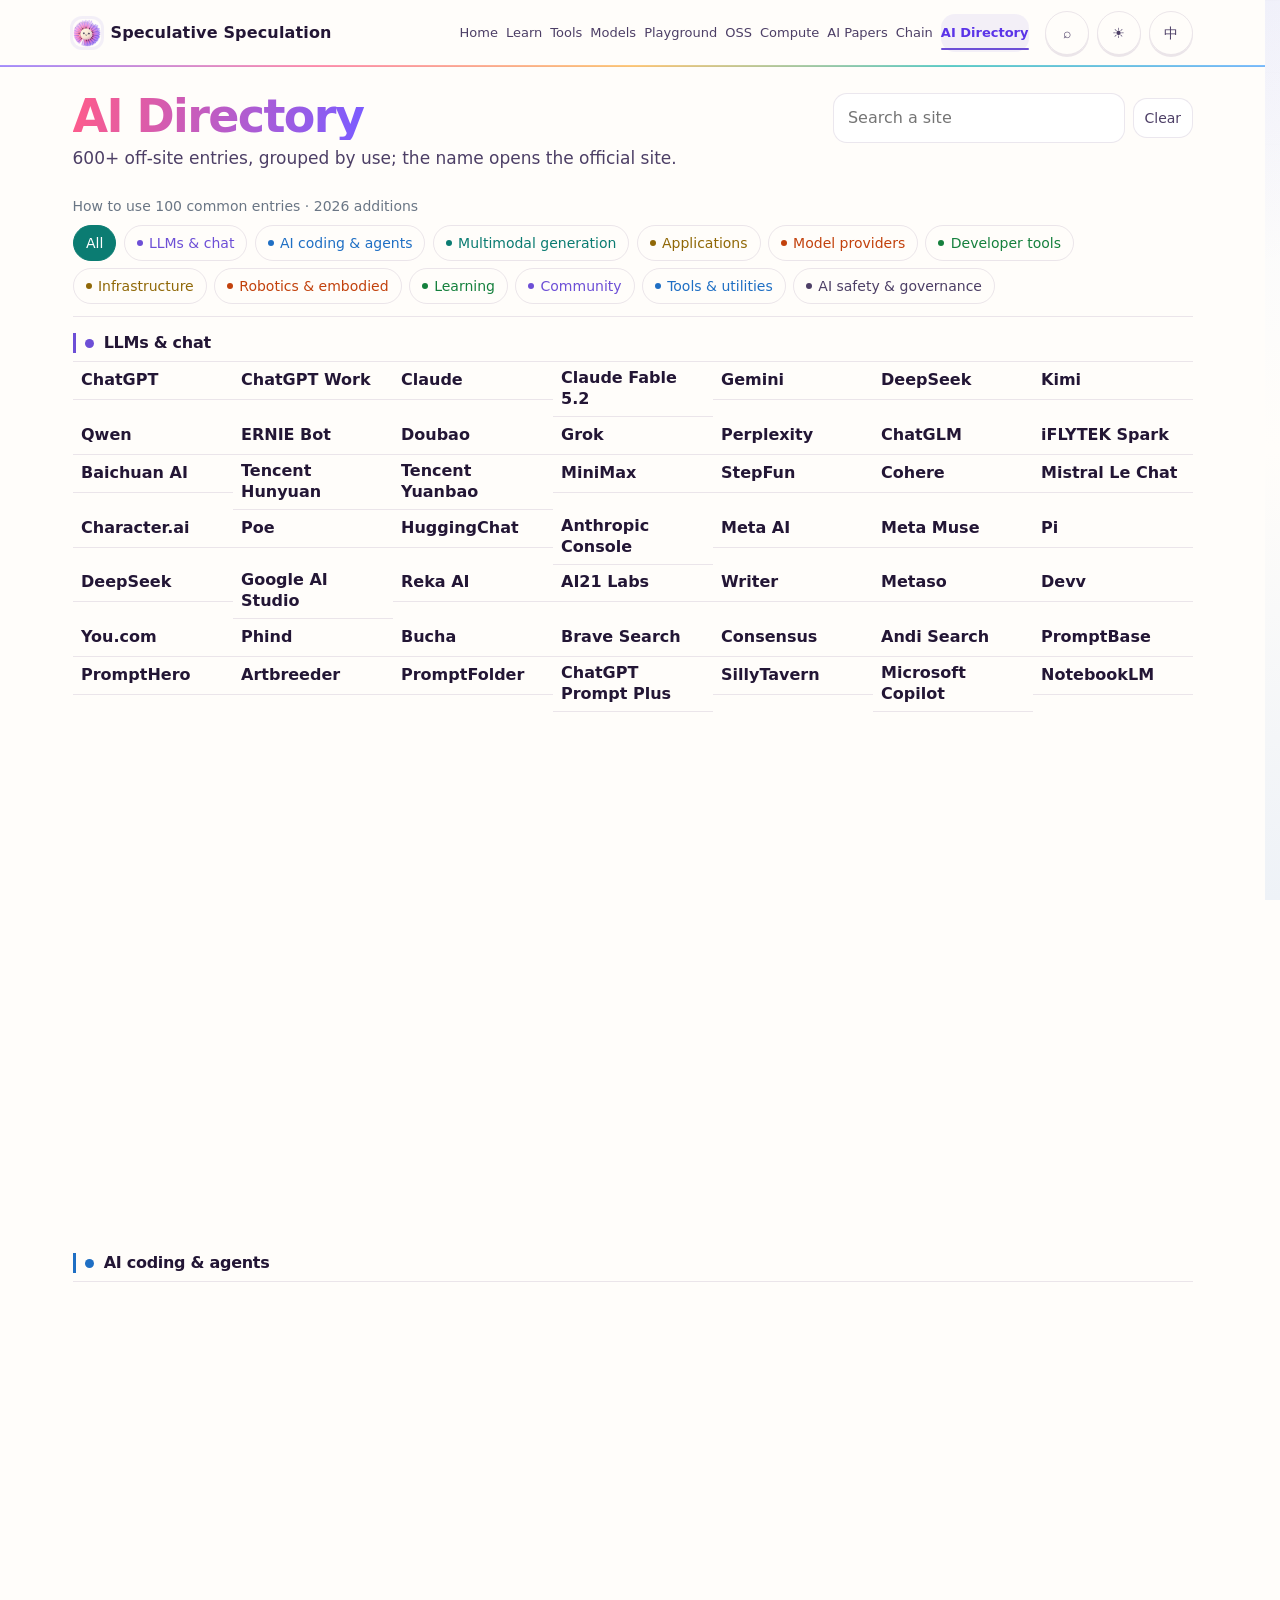
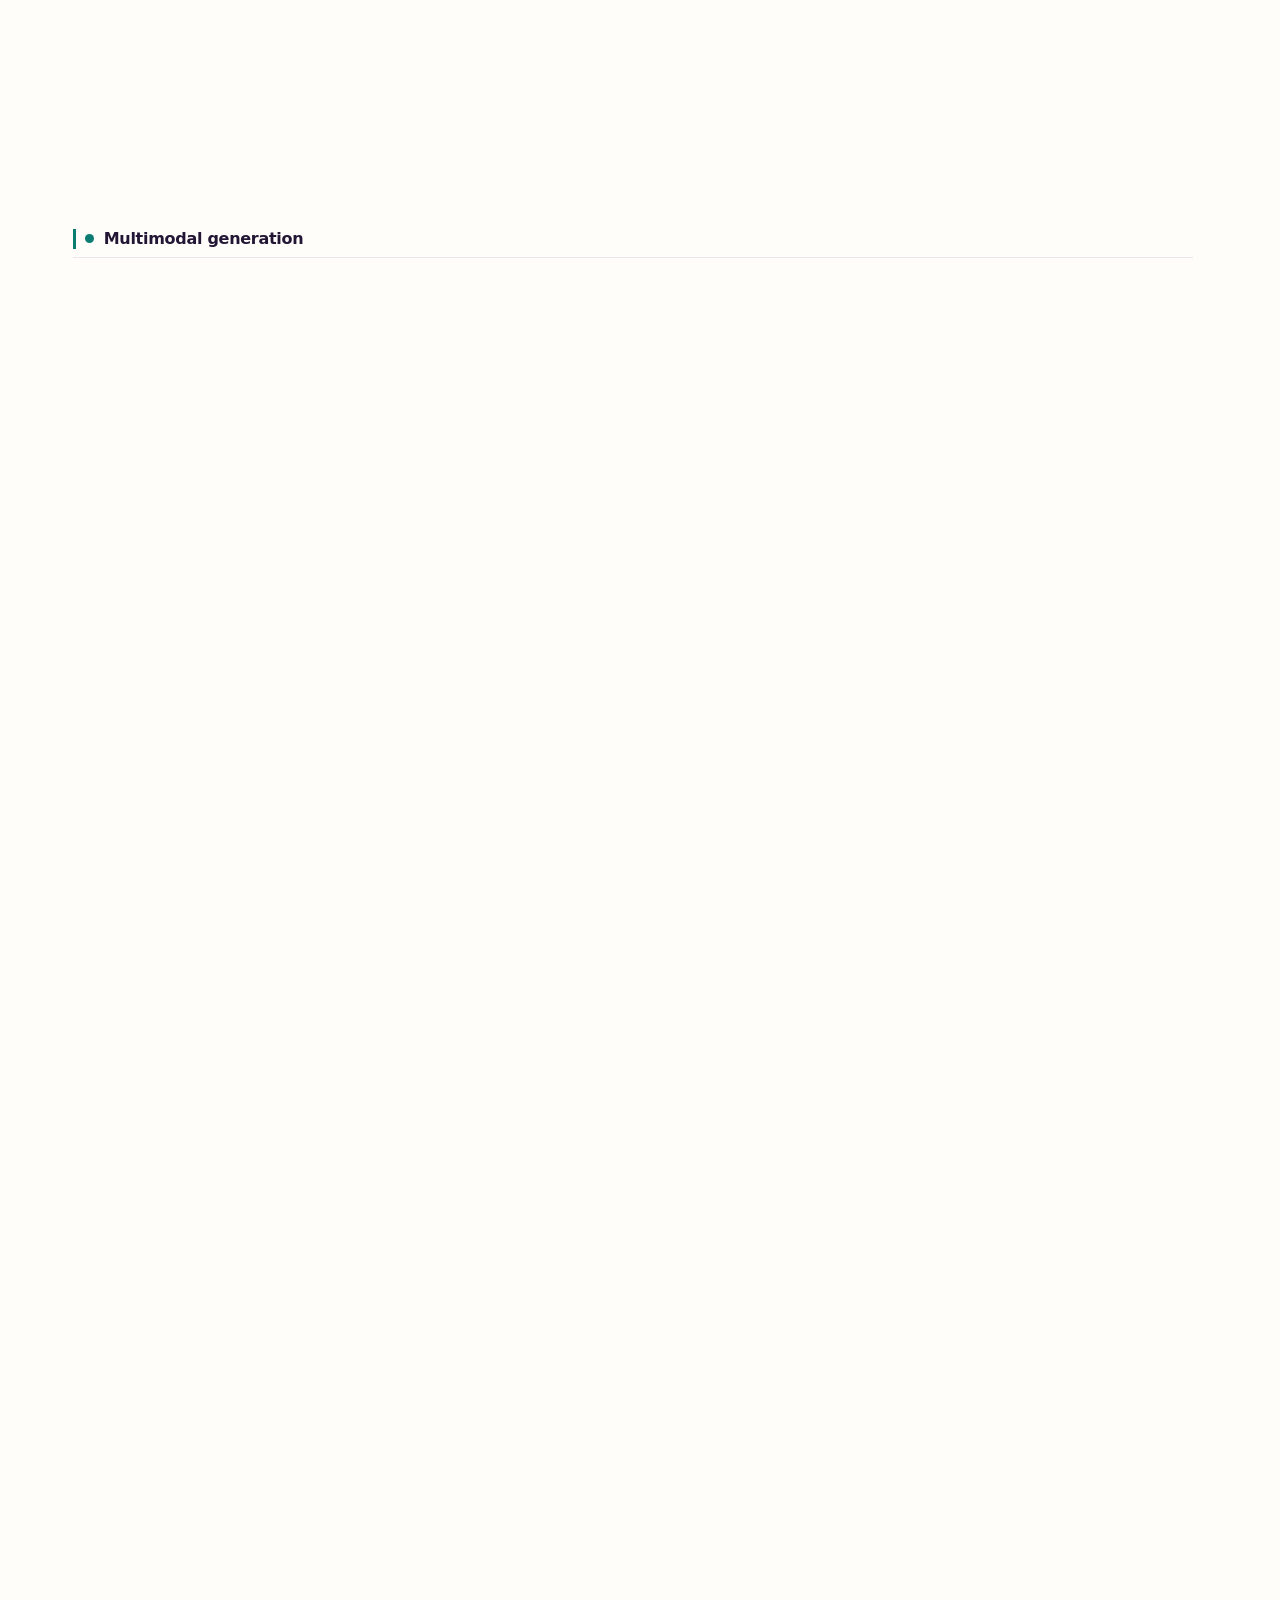
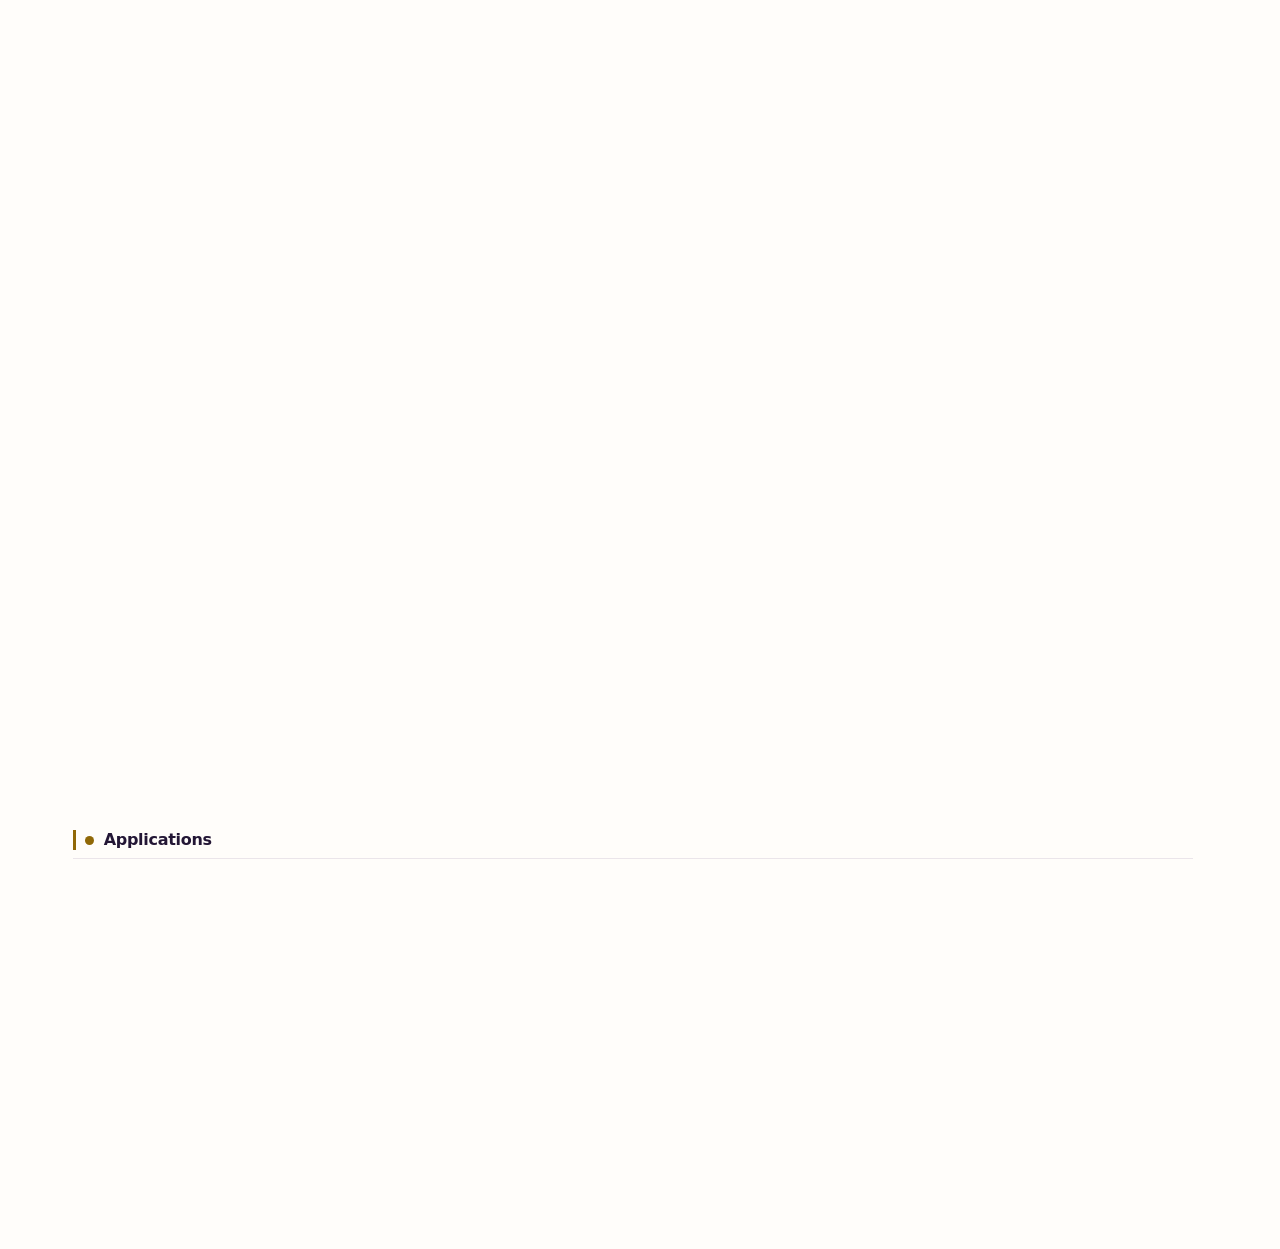
==== site/index.html @ 5c33044e "品牌：刷新共享品牌缓存版本，确保新页头与首页配图立即生效" ====
<!DOCTYPE html>
<html lang="zh-CN">
<head>
  <meta charset="UTF-8" />
  <meta name="viewport" content="width=device-width, initial-scale=1.0, viewport-fit=cover" />
  <title>AI 导航 · 站外 AI 网站目录 | 投机取巧</title>
  <meta name="description" content="AI 导航：按用途整理的站外 AI 网站目录，点名字直接去官网；打不开的会标出来。收录 600+ 条站外工具与官网入口，按用途分组并标注可用状态。" />
  <link rel="canonical" href="https://nav.specul.com/" />
  <meta property="og:type" content="website" />
  <meta property="og:site_name" content="AI 导航 · 站外 AI 网站目录 | 投机取巧" />
  <meta property="og:url" content="https://nav.specul.com/" />
  <meta property="og:title" content="AI 导航 · 站外 AI 网站目录 | 投机取巧" />
  <meta property="og:description" content="AI 导航：按用途整理的站外 AI 网站目录，点名字直接去官网；打不开的会标出来。收录 600+ 条站外工具与官网入口，按用途分组并标注可用状态。" />
  <meta property="og:locale" content="zh_CN" />
  <meta property="og:locale:alternate" content="en_US" />
  <link rel="alternate" hreflang="zh-CN" href="https://nav.specul.com/" />
  <link rel="alternate" hreflang="en" href="https://nav.specul.com/?lang=en" />
  <link rel="alternate" hreflang="x-default" href="https://nav.specul.com/" />
  <meta name="theme-color" content="#16121f" />
  <link rel="icon" type="image/png" href="/assets/brand/dandelion-favicon.png" />
  <link rel="apple-touch-icon" href="/assets/brand/dandelion-apple-touch.png" />
  <script src="brand.js?v=18e84553660e"></script>
  <link rel="stylesheet" href="brand.css?v=18e84553660e" />
  <link rel="stylesheet" href="site.css" />
  <script type="application/ld+json">{"@context":"https://schema.org","@type":"CollectionPage","name":"AI 导航 · 站外 AI 网站目录","url":"https://nav.specul.com/","description":"按用途整理的站外 AI 网站目录。","inLanguage":"zh-Hans","isPartOf":{"@type":"WebSite","name":"Specul · 投机取巧","url":"https://specul.com/"},"mainEntity":{"@type":"ItemList","numberOfItems":633,"itemListElement":[{"@type":"ListItem","position":1,"name":"ChatGPT","url":"https://chatgpt.com"},{"@type":"ListItem","position":2,"name":"ChatGPT Work","url":"https://chatgpt.com/work"},{"@type":"ListItem","position":3,"name":"Claude","url":"https://claude.ai"},{"@type":"ListItem","position":4,"name":"Claude Fable 5.2","url":"https://www.anthropic.com/claude/fable"},{"@type":"ListItem","position":5,"name":"Gemini","url":"https://gemini.google.com"},{"@type":"ListItem","position":6,"name":"Gemini Omni","url":"https://deepmind.google/models/gemini-omni/"},{"@type":"ListItem","position":7,"name":"DeepSeek","url":"https://chat.deepseek.com"},{"@type":"ListItem","position":8,"name":"Kimi","url":"https://www.kimi.com"},{"@type":"ListItem","position":9,"name":"通义千问","url":"https://tongyi.aliyun.com"},{"@type":"ListItem","position":10,"name":"文心一言","url":"https://yiyan.baidu.com/"},{"@type":"ListItem","position":11,"name":"豆包","url":"https://www.doubao.com"},{"@type":"ListItem","position":12,"name":"Grok","url":"https://grok.com"},{"@type":"ListItem","position":13,"name":"Perplexity","url":"https://www.perplexity.ai"},{"@type":"ListItem","position":14,"name":"智谱清言","url":"https://chatglm.cn"},{"@type":"ListItem","position":15,"name":"讯飞星火","url":"https://xinghuo.xfyun.cn"},{"@type":"ListItem","position":16,"name":"百川智能","url":"https://www.baichuan-ai.com"},{"@type":"ListItem","position":17,"name":"腾讯混元","url":"https://hunyuan.tencent.com"},{"@type":"ListItem","position":18,"name":"腾讯元宝","url":"https://yuanbao.tencent.com"},{"@type":"ListItem","position":19,"name":"海螺 AI","url":"https://hailuoai.com"},{"@type":"ListItem","position":20,"name":"阶跃星辰","url":"https://www.stepfun.com"}]}}</script>
</head>
<!-- B6（2026-10-09）：--accent 原先在这里被**内联到 body 上**（style="--accent:X"），
     同时头部又写了 :root{--accent:X} —— 两处同一份值，冗余。
     而内联样式会**赢过任何选择器**，于是主题级覆盖（html[data-theme="light"]{--accent:…}）
     完全无效：vg 的引擎名在亮色主题下一直是 1.62:1 的金色，就是因为这条内联。
     现在只保留头部那一处 —— 单一真相源，且可被主题覆盖。
     ⚠ 这段注释里**不能出现反引号**：它在模板字符串内部，反引号会提前结束模板
     （写这段时踩了第 4 次；pitfalls 里早有记录）。 -->
<body class="brand-ambient has-tabbar has-tabbar-1row">
  <a class="t-skip" href="#main"><span data-zh>跳到主要内容</span><span data-en>Skip to main content</span></a>
  <header class="site-header">
    <div class="container site-bar">
      <a class="brand" href="https://specul.com/" title="投机取巧">
        <span class="brand-dot" aria-hidden="true"></span>
        <span class="brand-text">
          <span class="brand-name" id="markName" data-zh-name="投机取巧" data-en-name="Speculative Speculation">投机取巧</span>
          <span class="brand-sub" id="markSub" data-zh-sub="Speculative Speculation" data-en-sub="">Speculative Speculation</span>
        </span>
      </a>
      <nav class="nav-links" aria-label="站点导航">
        <a href="https://specul.com/"><span data-zh>首页</span><span data-en>Home</span></a>
        <a href="https://learn.specul.com/"><span data-zh>学 AI</span><span data-en>Learn</span></a>
        <a href="https://tools.specul.com/"><span data-zh>工具</span><span data-en>Tools</span></a>
        <a href="https://models.specul.com/"><span data-zh>模型</span><span data-en>Models</span></a>
        <a href="https://demos.specul.com/"><span data-zh>作品演示</span><span data-en>Playground</span></a>
        <a href="https://oss.specul.com/"><span data-zh>开源库</span><span data-en>OSS</span></a>
        <a href="https://hardware.specul.com/"><span data-zh>硬件算力</span><span data-en>Compute</span></a>
        <a href="https://papers.specul.com/"><span data-zh>AI 论文</span><span data-en>AI Papers</span></a>
        <a href="https://chain.specul.com/"><span data-zh>链</span><span data-en>Chain</span></a>
        <a href="https://nav.specul.com/" aria-current="page"><span data-zh>AI&nbsp;导航</span><span data-en>AI Directory</span></a>
      </nav>
      <!-- 2026-10-10：.nav-tools 从 nav 元素**内部**移到外面，与 .nav-links 平级。
           放里面时窄屏下它会跟着链接一起换行：链接占满整行 → 按钮被挤到第三条
           （实测顶栏 134px、按钮组孤零零一行）。移出来后它与品牌同行，
           链接独占第二行居中 —— 这才是下面注释里方案 B 想要的样子。 -->
      <span class="nav-tools">
        <a class="icon-btn" href="https://specul.com/search.html" aria-label="搜索" data-ui-aria-label-zh="搜索" data-ui-aria-label-en="Search" title="搜索全站" data-ui-title-zh="搜索全站" data-ui-title-en="Search all sites"><span aria-hidden="true">⌕</span></a>
        <button class="icon-btn" id="themeBtn" type="button" aria-label="切换明暗主题" title="切换明暗主题">☾</button>
        <button class="icon-btn" id="langBtn" type="button" aria-label="Switch language" title="Switch language">EN</button>
      </span>
      <!-- B6（2026-10-09）：窄屏（≤900px）下 .nav-links 会隐藏，这个汉堡是替代入口。
           行为在共享 brand.js 里（一处实现、十站共用），样式在共享 brand.css。
           无脚本时 CSS 不会显示它，而是把 .nav-links 在窄屏放出来 —— 不会出现
           「导航被藏进一个点了没反应的按钮」。 -->
      <button class="nav-burger" type="button" aria-label="打开菜单" aria-expanded="false" aria-controls="navDrawer">
        <i></i><i></i><i></i>
      </button>
    </div>
  </header>
  <div class="nav-scrim"></div>
  <aside class="nav-drawer" id="navDrawer" aria-hidden="true" aria-label="站点导航">
    <div class="nav-drawer-h">
      <span class="brand-name"><span data-zh>投机取巧</span><span data-en>Speculative Speculation</span></span>
      <span class="brand-sub" data-zh-sub="Speculative Speculation" data-en-sub="">Speculative Speculation</span>
      <button class="nav-dclose" type="button" aria-label="关闭">×</button>
    </div>
    <nav class="nav-drawer-list">
      <a href="https://specul.com/"><span><span data-zh>首页</span><span data-en>Home</span></span><span class="ar" aria-hidden="true">→</span></a>
      <a href="https://learn.specul.com/"><span><span data-zh>学 AI</span><span data-en>Learn</span></span><span class="ar" aria-hidden="true">→</span></a>
      <a href="https://tools.specul.com/"><span><span data-zh>工具</span><span data-en>Tools</span></span><span class="ar" aria-hidden="true">→</span></a>
      <a href="https://models.specul.com/"><span><span data-zh>模型</span><span data-en>Models</span></span><span class="ar" aria-hidden="true">→</span></a>
      <a href="https://demos.specul.com/"><span><span data-zh>作品演示</span><span data-en>Playground</span></span><span class="ar" aria-hidden="true">→</span></a>
      <a href="https://oss.specul.com/"><span><span data-zh>开源库</span><span data-en>OSS</span></span><span class="ar" aria-hidden="true">→</span></a>
      <a href="https://hardware.specul.com/" class="nav-group-start"><span><span data-zh>硬件算力</span><span data-en>Compute</span></span><span class="ar" aria-hidden="true">→</span></a>
      <a href="https://papers.specul.com/"><span><span data-zh>AI 论文</span><span data-en>AI Papers</span></span><span class="ar" aria-hidden="true">→</span></a>
      <a href="https://chain.specul.com/"><span><span data-zh>链</span><span data-en>Chain</span></span><span class="ar" aria-hidden="true">→</span></a>
      <a href="https://nav.specul.com/" aria-current="page" class="nav-group-start" data-nav-group="external"><span><span data-zh>AI&nbsp;导航</span><span data-en>AI Directory</span></span><span class="ar" aria-hidden="true">↗</span></a>
    </nav>
    <div class="nav-drawer-foot">
      <p><span data-zh>内容站覆盖学、用、选、跑；AI 导航是站外的 AI 网站目录，点出去看。</span><span data-en>Content sites cover learn, use, choose and run; AI Directory is a catalogue of off-site AI sites.</span></p>
      <nav><a href="https://specul.com/legal.html"><span data-zh>法律条款</span><span data-en>Legal terms</span></a></nav>
    </div>
  </aside>
  <main id="main">
    <header class="site-hero">
      <div class="container site-hero-row">
        <div>
          <h1><span data-zh>AI&nbsp;导航</span><span data-en>AI Directory</span></h1>
          <p class="site-hero-deck"><span data-zh>600+ 条站外入口，按用途分组，点名字去官网。</span><span data-en>600+ off-site entries, grouped by use; the name opens the official site.</span></p>
        </div>
        <div class="dir-tools">
          <label class="dir-search" for="q">
            <span class="sr-only"><span data-zh>搜索</span><span data-en>Search</span></span>
            <input id="q" type="search" placeholder="搜站名" data-ui-placeholder-zh="搜站名" data-ui-placeholder-en="Search a site" autocomplete="off" />
          </label>
          <button type="button" id="directory-reset" class="reset-btn"><span data-zh>清空</span><span data-en>Clear</span></button>
        </div>
      </div>
    </header>

    <p class="dir-count dir-links container"><a href="fit.html"><span data-zh>100 个常用入口怎么用</span><span data-en>How to use 100 common entries</span></a> · <a href="2026.html"><span data-zh>2026 新增</span><span data-en>2026 additions</span></a></p>

    <section class="section dir-body" id="dir">
      <div class="container">
        <nav class="dir-cats" aria-label="按类目筛选" data-ui-aria-label-zh="按类目筛选" data-ui-aria-label-en="Filter by category"><button class="chip is-on" data-cat="all"><span data-zh>全部</span><span data-en>All</span></button>
        <button class="chip" data-cat="llm"><span data-zh>大模型与对话</span><span data-en>LLMs &amp; chat</span></button>
        <button class="chip" data-cat="coding"><span data-zh>AI 编程与 Agent</span><span data-en>AI coding &amp; agents</span></button>
        <button class="chip" data-cat="gen"><span data-zh>多模态生成</span><span data-en>Multimodal generation</span></button>
        <button class="chip" data-cat="app"><span data-zh>AI 办公与垂直应用</span><span data-en>Applications</span></button>
        <button class="chip" data-cat="model"><span data-zh>模型与权重</span><span data-en>Model providers</span></button>
        <button class="chip" data-cat="dev"><span data-zh>开发框架与工具</span><span data-en>Developer tools</span></button>
        <button class="chip" data-cat="infra"><span data-zh>算力与芯片</span><span data-en>Infrastructure</span></button>
        <button class="chip" data-cat="robot"><span data-zh>机器人与具身智能</span><span data-en>Robotics &amp; embodied</span></button>
        <button class="chip" data-cat="learn"><span data-zh>学习资源</span><span data-en>Learning</span></button>
        <button class="chip" data-cat="community"><span data-zh>社区与资讯</span><span data-en>Community</span></button>
        <button class="chip" data-cat="tools"><span data-zh>开发者工具</span><span data-en>Tools &amp; utilities</span></button>
        <button class="chip" data-cat="safety"><span data-zh>安全与评测</span><span data-en>AI safety &amp; governance</span></button></nav>
        <p id="empty" class="empty" hidden><span data-zh>没有匹配的条目。</span><span data-en>No matching entries.</span></p>
        <p id="filtered-count" class="dir-count" role="status" aria-live="polite"></p>
      <section class="cat-group" id="cat-llm" data-cat="llm">
        <h2 class="cat-h"><span class="cat-dot" aria-hidden="true"></span><span data-zh>大模型与对话</span><span data-en>LLMs &amp; chat</span></h2>
        <div class="grid">
          <div class="card-wrap" data-cat="llm" data-tags="多模态">
          <a class="c-link" id="i-chatgpt" href="https://chatgpt.com" target="_blank" rel="noopener">
            <span class="c-nm"><span data-zh>ChatGPT</span><span data-en>ChatGPT</span></span>

          </a>
          </div>
          <div class="card-wrap" data-cat="llm" data-tags="办公·Agent">
          <a class="c-link" id="i-chatgpt-work" href="https://chatgpt.com/work" target="_blank" rel="noopener">
            <span class="c-nm"><span data-zh>ChatGPT Work</span><span data-en>ChatGPT Work</span></span>

          </a>
          </div>
          <div class="card-wrap" data-cat="llm" data-tags="长文本·安全">
          <a class="c-link" id="i-claude" href="https://claude.ai" target="_blank" rel="noopener">
            <span class="c-nm"><span data-zh>Claude</span><span data-en>Claude</span></span>

          </a>
          </div>
          <div class="card-wrap" data-cat="llm" data-tags="推理·Agent">
          <a class="c-link" id="i-claude-fable-52" href="https://www.anthropic.com/claude/fable" target="_blank" rel="noopener">
            <span class="c-nm"><span data-zh>Claude Fable 5.2</span><span data-en>Claude Fable 5.2</span></span>

          </a>
          </div>
          <div class="card-wrap" data-cat="llm" data-tags="大厂·多模态">
          <a class="c-link" id="i-gemini" href="https://gemini.google.com" target="_blank" rel="noopener">
            <span class="c-nm"><span data-zh>Gemini</span><span data-en>Gemini</span></span>

          </a>
          </div>
          <div class="card-wrap" data-cat="llm" data-tags="开源·编程助手">
          <a class="c-link" id="i-deepseek" href="https://chat.deepseek.com" target="_blank" rel="noopener">
            <span class="c-nm"><span data-zh>DeepSeek</span><span data-en>DeepSeek</span></span>

          </a>
          </div>
          <div class="card-wrap" data-cat="llm" data-tags="长文本·国产">
          <a class="c-link" id="i-kimi" href="https://www.kimi.com" target="_blank" rel="noopener">
            <span class="c-nm"><span data-zh>Kimi</span><span data-en>Kimi</span></span>

          </a>
          </div>
          <div class="card-wrap" data-cat="llm" data-tags="大厂·国产">
          <a class="c-link" id="i-通义千问" href="https://tongyi.aliyun.com" target="_blank" rel="noopener">
            <span class="c-nm"><span data-zh>通义千问</span><span data-en>Qwen</span></span>

          </a>
          </div>
          <div class="card-wrap" data-cat="llm" data-tags="大厂·RAG">
          <a class="c-link" id="i-文心一言" href="https://yiyan.baidu.com/" target="_blank" rel="noopener">
            <span class="c-nm"><span data-zh>文心一言</span><span data-en>ERNIE Bot</span></span>

          </a>
          </div>
          <div class="card-wrap" data-cat="llm" data-tags="大厂·多模态">
          <a class="c-link" id="i-豆包" href="https://www.doubao.com" target="_blank" rel="noopener">
            <span class="c-nm"><span data-zh>豆包</span><span data-en>Doubao</span></span>

          </a>
          </div>
          <div class="card-wrap" data-cat="llm" data-tags="大厂·实时">
          <a class="c-link" id="i-grok" href="https://grok.com" target="_blank" rel="noopener">
            <span class="c-nm"><span data-zh>Grok</span><span data-en>Grok</span></span>

          </a>
          </div>
          <div class="card-wrap" data-cat="llm" data-tags="搜索·学术">
          <a class="c-link" id="i-perplexity" href="https://www.perplexity.ai" target="_blank" rel="noopener">
            <span class="c-nm"><span data-zh>Perplexity</span><span data-en>Perplexity</span></span>

          </a>
          </div>
          <div class="card-wrap" data-cat="llm" data-tags="国产">
          <a class="c-link" id="i-智谱清言" href="https://chatglm.cn" target="_blank" rel="noopener">
            <span class="c-nm"><span data-zh>智谱清言</span><span data-en>ChatGLM</span></span>

          </a>
          </div>
          <div class="card-wrap" data-cat="llm" data-tags="语音合成">
          <a class="c-link" id="i-讯飞星火" href="https://xinghuo.xfyun.cn" target="_blank" rel="noopener">
            <span class="c-nm"><span data-zh>讯飞星火</span><span data-en>iFLYTEK Spark</span></span>

          </a>
          </div>
          <div class="card-wrap" data-cat="llm" data-tags="国产">
          <a class="c-link" id="i-百川智能" href="https://www.baichuan-ai.com" target="_blank" rel="noopener">
            <span class="c-nm"><span data-zh>百川智能</span><span data-en>Baichuan AI</span></span>

          </a>
          </div>
          <div class="card-wrap" data-cat="llm" data-tags="大厂">
          <a class="c-link" id="i-腾讯混元" href="https://hunyuan.tencent.com" target="_blank" rel="noopener">
            <span class="c-nm"><span data-zh>腾讯混元</span><span data-en>Tencent Hunyuan</span></span>

          </a>
          </div>
          <div class="card-wrap" data-cat="llm" data-tags="大厂">
          <a class="c-link" id="i-腾讯元宝" href="https://yuanbao.tencent.com" target="_blank" rel="noopener">
            <span class="c-nm"><span data-zh>腾讯元宝</span><span data-en>Tencent Yuanbao</span></span>

          </a>
          </div>
          <div class="card-wrap" data-cat="llm" data-tags="语音合成">
          <a class="c-link" id="i-海螺-ai" href="https://hailuoai.com" target="_blank" rel="noopener">
            <span class="c-nm"><span data-zh>海螺 AI</span><span data-en>MiniMax</span></span>

          </a>
          </div>
          <div class="card-wrap" data-cat="llm" data-tags="科研">
          <a class="c-link" id="i-阶跃星辰" href="https://www.stepfun.com" target="_blank" rel="noopener">
            <span class="c-nm"><span data-zh>阶跃星辰</span><span data-en>StepFun</span></span>

          </a>
          </div>
          <div class="card-wrap" data-cat="llm" data-tags="企业级·RAG">
          <a class="c-link" id="i-cohere" href="https://cohere.com" target="_blank" rel="noopener">
            <span class="c-nm"><span data-zh>Cohere</span><span data-en>Cohere</span></span>

          </a>
          </div>
          <div class="card-wrap" data-cat="llm" data-tags="大厂">
          <a class="c-link" id="i-mistral-le-chat" href="https://chat.mistral.ai" target="_blank" rel="noopener">
            <span class="c-nm"><span data-zh>Mistral Le Chat</span><span data-en>Mistral Le Chat</span></span>

          </a>
          </div>
          <div class="card-wrap" data-cat="llm" data-tags="数字人">
          <a class="c-link" id="i-characterai" href="https://character.ai" target="_blank" rel="noopener">
            <span class="c-nm"><span data-zh>Character.ai</span><span data-en>Character.ai</span></span>

          </a>
          </div>
          <div class="card-wrap" data-cat="llm" data-tags="搜索·社区">
          <a class="c-link" id="i-poe" href="https://poe.com" target="_blank" rel="noopener">
            <span class="c-nm"><span data-zh>Poe</span><span data-en>Poe</span></span>

          </a>
          </div>
          <div class="card-wrap" data-cat="llm" data-tags="开源">
          <a class="c-link" id="i-huggingchat" href="https://huggingface.co/chat" target="_blank" rel="noopener">
            <span class="c-nm"><span data-zh>HuggingChat</span><span data-en>HuggingChat</span></span>

          </a>
          </div>
          <div class="card-wrap" data-cat="llm" data-tags="API">
          <a class="c-link" id="i-anthropic-console" href="https://console.anthropic.com" target="_blank" rel="noopener">
            <span class="c-nm"><span data-zh>Anthropic Console</span><span data-en>Anthropic Console</span></span>

          </a>
          </div>
          <div class="card-wrap" data-cat="llm" data-tags="大厂·免费">
          <a class="c-link" id="i-meta-ai" href="https://www.meta.ai" target="_blank" rel="noopener">
            <span class="c-nm"><span data-zh>Meta AI</span><span data-en>Meta AI</span></span>

          </a>
          </div>
          <div class="card-wrap" data-cat="llm" data-tags="Agent·办公">
          <a class="c-link" id="i-meta-muse" href="https://muse.ai/" target="_blank" rel="noopener">
            <span class="c-nm"><span data-zh>Meta Muse</span><span data-en>Meta Muse</span></span>

          </a>
          </div>
          <div class="card-wrap" data-cat="llm" data-tags="大厂">
          <a class="c-link" id="i-pi" href="https://pi.ai" target="_blank" rel="noopener">
            <span class="c-nm"><span data-zh>Pi</span><span data-en>Pi</span></span>

          </a>
          </div>
          <div class="card-wrap" data-cat="llm" data-tags="API·模型微调">
          <a class="c-link" id="i-deepseek-平台" href="https://platform.deepseek.com" target="_blank" rel="noopener">
            <span class="c-nm"><span data-zh>DeepSeek 平台</span><span data-en>DeepSeek</span></span>

          </a>
          </div>
          <div class="card-wrap" data-cat="llm" data-tags="大厂">
          <a class="c-link" id="i-google-ai-studio" href="https://aistudio.google.com" target="_blank" rel="noopener">
            <span class="c-nm"><span data-zh>Google AI Studio</span><span data-en>Google AI Studio</span></span>

          </a>
          </div>
          <div class="card-wrap" data-cat="llm" data-tags="多模态·大厂">
          <a class="c-link" id="i-reka-ai" href="https://www.reka.ai" target="_blank" rel="noopener">
            <span class="c-nm"><span data-zh>Reka AI</span><span data-en>Reka AI</span></span>

          </a>
          </div>
          <div class="card-wrap" data-cat="llm" data-tags="企业级">
          <a class="c-link" id="i-ai21-labs" href="https://www.ai21.com" target="_blank" rel="noopener">
            <span class="c-nm"><span data-zh>AI21 Labs</span><span data-en>AI21 Labs</span></span>

          </a>
          </div>
          <div class="card-wrap" data-cat="llm" data-tags="企业级">
          <a class="c-link" id="i-writer" href="https://writer.com" target="_blank" rel="noopener">
            <span class="c-nm"><span data-zh>Writer</span><span data-en>Writer</span></span>

          </a>
          </div>
          <div class="card-wrap" data-cat="llm" data-tags="搜索·学术">
          <a class="c-link" id="i-秘塔-ai-搜索" href="https://metaso.cn" target="_blank" rel="noopener">
            <span class="c-nm"><span data-zh>秘塔 AI 搜索</span><span data-en>Metaso</span></span>

          </a>
          </div>
          <div class="card-wrap" data-cat="llm" data-tags="编程助手·搜索">
          <a class="c-link" id="i-devv" href="https://devv.ai" target="_blank" rel="noopener">
            <span class="c-nm"><span data-zh>Devv</span><span data-en>Devv</span></span>

          </a>
          </div>
          <div class="card-wrap" data-cat="llm" data-tags="安全·搜索">
          <a class="c-link" id="i-youcom" href="https://you.com" target="_blank" rel="noopener">
            <span class="c-nm"><span data-zh>You.com</span><span data-en>You.com</span></span>

          </a>
          </div>
          <div class="card-wrap" data-cat="llm" data-tags="编程助手·搜索">
          <a class="c-link" id="i-phind" href="https://www.phind.com" target="_blank" rel="noopener">
            <span class="c-nm"><span data-zh>Phind</span><span data-en>Phind</span></span>

          </a>
          </div>
          <div class="card-wrap" data-cat="llm" data-tags="大厂·搜索">
          <a class="c-link" id="i-博查-ai-搜索" href="https://bocha.cn" target="_blank" rel="noopener">
            <span class="c-nm"><span data-zh>博查 AI 搜索</span><span data-en>Bucha</span></span>

          </a>
          </div>
          <div class="card-wrap" data-cat="llm" data-tags="安全">
          <a class="c-link" id="i-brave-search" href="https://search.brave.com" target="_blank" rel="noopener">
            <span class="c-nm"><span data-zh>Brave Search</span><span data-en>Brave Search</span></span>

          </a>
          </div>
          <div class="card-wrap" data-cat="llm" data-tags="学术">
          <a class="c-link" id="i-consensus" href="https://consensus.app" target="_blank" rel="noopener">
            <span class="c-nm"><span data-zh>Consensus</span><span data-en>Consensus</span></span>

          </a>
          </div>
          <div class="card-wrap" data-cat="llm" data-tags="搜索">
          <a class="c-link" id="i-andi-search" href="https://andisearch.com" target="_blank" rel="noopener">
            <span class="c-nm"><span data-zh>Andi Search</span><span data-en>Andi Search</span></span>

          </a>
          </div>
          <div class="card-wrap" data-cat="llm" data-tags="链上数据·交易">
          <a class="c-link" id="i-promptbase" href="https://promptbase.com" target="_blank" rel="noopener">
            <span class="c-nm"><span data-zh>PromptBase</span><span data-en>PromptBase</span></span>

          </a>
          </div>
          <div class="card-wrap" data-cat="llm" data-tags="搜索·图像生成">
          <a class="c-link" id="i-prompthero" href="https://prompthero.com" target="_blank" rel="noopener">
            <span class="c-nm"><span data-zh>PromptHero</span><span data-en>PromptHero</span></span>

          </a>
          </div>
          <div class="card-wrap" data-cat="llm" data-tags="图像生成">
          <a class="c-link" id="i-artbreeder" href="https://www.artbreeder.com" target="_blank" rel="noopener">
            <span class="c-nm"><span data-zh>Artbreeder</span><span data-en>Artbreeder</span></span>

          </a>
          </div>
          <div class="card-wrap" data-cat="llm" data-tags="社区">
          <a class="c-link" id="i-promptfolder" href="https://promptfolder.com" target="_blank" rel="noopener">
            <span class="c-nm"><span data-zh>PromptFolder</span><span data-en>PromptFolder</span></span>

          </a>
          </div>
          <div class="card-wrap" data-cat="llm" data-tags="设计">
          <a class="c-link" id="i-chatgpt-prompt-plus" href="https://www.aiprm.com" target="_blank" rel="noopener">
            <span class="c-nm"><span data-zh>ChatGPT Prompt Plus</span><span data-en>ChatGPT Prompt Plus</span></span>

          </a>
          </div>
          <div class="card-wrap" data-cat="llm" data-tags="开源·本地部署">
          <a class="c-link" id="i-sillytavern" href="https://docs.sillytavern.app" target="_blank" rel="noopener">
            <span class="c-nm"><span data-zh>SillyTavern</span><span data-en>SillyTavern</span></span>

          </a>
          </div>
          <div class="card-wrap" data-cat="llm" data-tags="大厂·多模态">
          <a class="c-link" id="i-microsoft-copilot" href="https://copilot.microsoft.com" target="_blank" rel="noopener">
            <span class="c-nm"><span data-zh>Microsoft Copilot</span><span data-en>Microsoft Copilot</span></span>

          </a>
          </div>
          <div class="card-wrap" data-cat="llm" data-tags="搜索·学术">
          <a class="c-link" id="i-notebooklm" href="https://notebooklm.google.com" target="_blank" rel="noopener">
            <span class="c-nm"><span data-zh>NotebookLM</span><span data-en>NotebookLM</span></span>

          </a>
          </div>
          <div class="card-wrap" data-cat="llm" data-tags="搜索·学术">
          <a class="c-link" id="i-kagi" href="https://kagi.com" target="_blank" rel="noopener">
            <span class="c-nm"><span data-zh>Kagi</span><span data-en>Kagi</span></span>

          </a>
          </div>
          <div class="card-wrap" data-cat="llm" data-tags="开源 · 本地部署">
          <a class="c-link" id="i-open-webui" href="https://openwebui.com" target="_blank" rel="noopener">
            <span class="c-nm"><span data-zh>Open WebUI</span><span data-en>Open WebUI</span></span>

          </a>
          </div>
          <div class="card-wrap" data-cat="llm" data-tags="开源 · 本地部署">
          <a class="c-link" id="i-librechat" href="https://www.librechat.ai" target="_blank" rel="noopener">
            <span class="c-nm"><span data-zh>LibreChat</span><span data-en>LibreChat</span></span>

          </a>
          </div>
          <div class="card-wrap" data-cat="llm" data-tags="国产·大厂">
          <a class="c-link" id="i-零一万物" href="https://www.lingyiwanwu.com/" target="_blank" rel="noopener">
            <span class="c-nm"><span data-zh>零一万物</span><span data-en>01.AI</span></span>

          </a>
          </div>
          <div class="card-wrap" data-cat="llm" data-tags="大厂·多模态">
          <a class="c-link" id="i-商汤日日新" href="https://www.sensetime.com/" target="_blank" rel="noopener">
            <span class="c-nm"><span data-zh>商汤日日新</span><span data-en>SenseTime SenseNova</span></span>

          </a>
          </div>
          <div class="card-wrap" data-cat="llm" data-tags="搜索·学术">
          <a class="c-link" id="i-天工-ai" href="https://www.tiangong.cn/" target="_blank" rel="noopener">
            <span class="c-nm"><span data-zh>天工 AI</span><span data-en>Tiangong AI</span></span>

          </a>
          </div>
          <div class="card-wrap" data-cat="llm" data-tags="搜索">
          <a class="c-link" id="i-纳米-ai-搜索" href="https://www.n.cn/" target="_blank" rel="noopener">
            <span class="c-nm"><span data-zh>纳米 AI 搜索</span><span data-en>Nami AI Search</span></span>

          </a>
          </div>
          <div class="card-wrap" data-cat="llm" data-tags="搜索·国产">
          <a class="c-link" id="i-夸克-ai" href="https://quark.cn/" target="_blank" rel="noopener">
            <span class="c-nm"><span data-zh>夸克 AI</span><span data-en>Quark AI</span></span>

          </a>
          </div>
          <div class="card-wrap" data-cat="llm" data-tags="开源·大厂">
          <a class="c-link" id="i-mistral-ai" href="https://mistral.ai/" target="_blank" rel="noopener">
            <span class="c-nm"><span data-zh>Mistral AI</span><span data-en>Mistral AI</span></span>

          </a>
          </div>
        </div>
      </section>
      <section class="cat-group" id="cat-coding" data-cat="coding">
        <h2 class="cat-h"><span class="cat-dot" aria-hidden="true"></span><span data-zh>AI 编程与 Agent</span><span data-en>AI coding &amp; agents</span></h2>
        <div class="grid">
          <div class="card-wrap" data-cat="coding" data-tags="编程助手·IDE">
          <a class="c-link" id="i-github-copilot" href="https://github.com/features/copilot" target="_blank" rel="noopener">
            <span class="c-nm"><span data-zh>GitHub Copilot</span><span data-en>GitHub Copilot</span></span>

          </a>
          </div>
          <div class="card-wrap" data-cat="coding" data-tags="IDE">
          <a class="c-link" id="i-cursor" href="https://cursor.com" target="_blank" rel="noopener">
            <span class="c-nm"><span data-zh>Cursor</span><span data-en>Cursor</span></span>

          </a>
          </div>
          <div class="card-wrap" data-cat="coding" data-tags="Agent·编程助手">
          <a class="c-link" id="i-devin" href="https://devin.ai/" target="_blank" rel="noopener">
            <span class="c-nm"><span data-zh>Devin</span><span data-en>Devin</span></span>

          </a>
          </div>
          <div class="card-wrap" data-cat="coding" data-tags="编程助手·企业级">
          <a class="c-link" id="i-augment-code" href="https://www.augmentcode.com/" target="_blank" rel="noopener">
            <span class="c-nm"><span data-zh>Augment Code</span><span data-en>Augment Code</span></span>

          </a>
          </div>
          <div class="card-wrap" data-cat="coding" data-tags="命令行·开源">
          <a class="c-link" id="i-aider" href="https://aider.chat/" target="_blank" rel="noopener">
            <span class="c-nm"><span data-zh>Aider</span><span data-en>Aider</span></span>

          </a>
          </div>
          <div class="card-wrap" data-cat="coding" data-tags="IDE·编程助手">
          <a class="c-link" id="i-windsurf" href="https://devin.ai/desktop" target="_blank" rel="noopener">
            <span class="c-nm"><span data-zh>Windsurf</span><span data-en>Windsurf</span></span>

          </a>
          </div>
          <div class="card-wrap" data-cat="coding" data-tags="UI生成">
          <a class="c-link" id="i-v0" href="https://v0.app" target="_blank" rel="noopener">
            <span class="c-nm"><span data-zh>v0</span><span data-en>v0</span></span>

          </a>
          </div>
          <div class="card-wrap" data-cat="coding" data-tags="编程助手·前端">
          <a class="c-link" id="i-boltnew" href="https://bolt.new" target="_blank" rel="noopener">
            <span class="c-nm"><span data-zh>Bolt.new</span><span data-en>Bolt.new</span></span>

          </a>
          </div>
          <div class="card-wrap" data-cat="coding" data-tags="大厂·免费">
          <a class="c-link" id="i-qoder-cn" href="https://qoder.com.cn" target="_blank" rel="noopener">
            <span class="c-nm"><span data-zh>Qoder CN</span><span data-en>Qoder CN</span></span>

          </a>
          </div>
          <div class="card-wrap" data-cat="coding" data-tags="大厂·免费">
          <a class="c-link" id="i-qoder" href="https://qoder.com" target="_blank" rel="noopener">
            <span class="c-nm"><span data-zh>Qoder</span><span data-en>Qoder</span></span>

          </a>
          </div>
          <div class="card-wrap" data-cat="coding" data-tags="企业级·编程助手">
          <a class="c-link" id="i-qodo" href="https://www.qodo.ai" target="_blank" rel="noopener">
            <span class="c-nm"><span data-zh>Qodo</span><span data-en>Qodo</span></span>

          </a>
          </div>
          <div class="card-wrap" data-cat="coding" data-tags="开源·免费">
          <a class="c-link" id="i-kilo-code" href="https://kilo.ai" target="_blank" rel="noopener">
            <span class="c-nm"><span data-zh>Kilo Code</span><span data-en>Kilo Code</span></span>

          </a>
          </div>
          <div class="card-wrap" data-cat="coding" data-tags="国产·大厂">
          <a class="c-link" id="i-文心快码" href="https://kuaima.baidu.com" target="_blank" rel="noopener">
            <span class="c-nm"><span data-zh>文心快码</span><span data-en>Wenxin Kuaima (Baidu Comate)</span></span>

          </a>
          </div>
          <div class="card-wrap" data-cat="coding" data-tags="IDE·云服务">
          <a class="c-link" id="i-replit" href="https://replit.com" target="_blank" rel="noopener">
            <span class="c-nm"><span data-zh>Replit</span><span data-en>Replit</span></span>

          </a>
          </div>
          <div class="card-wrap" data-cat="coding" data-tags="长文本">
          <a class="c-link" id="i-sourcegraph-cody" href="https://sourcegraph.com" target="_blank" rel="noopener">
            <span class="c-nm"><span data-zh>Sourcegraph Cody</span><span data-en>Sourcegraph Cody</span></span>

          </a>
          </div>
          <div class="card-wrap" data-cat="coding" data-tags="编程助手·营销">
          <a class="c-link" id="i-coderabbit" href="https://www.coderabbit.ai" target="_blank" rel="noopener">
            <span class="c-nm"><span data-zh>CodeRabbit</span><span data-en>CodeRabbit</span></span>

          </a>
          </div>
          <div class="card-wrap" data-cat="coding" data-tags="高性能">
          <a class="c-link" id="i-zed" href="https://zed.dev" target="_blank" rel="noopener">
            <span class="c-nm"><span data-zh>Zed</span><span data-en>Zed</span></span>

          </a>
          </div>
          <div class="card-wrap" data-cat="coding" data-tags="本地部署·开源">
          <a class="c-link" id="i-tabby" href="https://tabbyml.com" target="_blank" rel="noopener">
            <span class="c-nm"><span data-zh>Tabby</span><span data-en>Tabby</span></span>

          </a>
          </div>
          <div class="card-wrap" data-cat="coding" data-tags="Agent·开源">
          <a class="c-link" id="i-cline" href="https://cline.bot" target="_blank" rel="noopener">
            <span class="c-nm"><span data-zh>Cline</span><span data-en>Cline</span></span>

          </a>
          </div>
          <div class="card-wrap" data-cat="coding" data-tags="编程助手·前端">
          <a class="c-link" id="i-lovable" href="https://lovable.dev" target="_blank" rel="noopener">
            <span class="c-nm"><span data-zh>Lovable</span><span data-en>Lovable</span></span>

          </a>
          </div>
          <div class="card-wrap" data-cat="coding" data-tags="前端·UI生成">
          <a class="c-link" id="i-tempo" href="https://tempo.new" target="_blank" rel="noopener">
            <span class="c-nm"><span data-zh>Tempo</span><span data-en>Tempo</span></span>

          </a>
          </div>
          <div class="card-wrap" data-cat="coding" data-tags="UI生成·编程助手">
          <a class="c-link" id="i-anima" href="https://www.animaapp.com" target="_blank" rel="noopener">
            <span class="c-nm"><span data-zh>Anima</span><span data-en>Anima</span></span>

          </a>
          </div>
          <div class="card-wrap" data-cat="coding" data-tags="UI生成·编程助手">
          <a class="c-link" id="i-locofy" href="https://www.locofy.ai" target="_blank" rel="noopener">
            <span class="c-nm"><span data-zh>Locofy</span><span data-en>Locofy</span></span>

          </a>
          </div>
          <div class="card-wrap" data-cat="coding" data-tags="可视化·前端">
          <a class="c-link" id="i-builderio" href="https://www.builder.io" target="_blank" rel="noopener">
            <span class="c-nm"><span data-zh>Builder.io</span><span data-en>Builder.io</span></span>

          </a>
          </div>
          <div class="card-wrap" data-cat="coding" data-tags="Agent·开源">
          <a class="c-link" id="i-autogpt" href="https://github.com/Significant-Gravitas/AutoGPT" target="_blank" rel="noopener">
            <span class="c-nm"><span data-zh>AutoGPT</span><span data-en>AutoGPT</span></span>

          </a>
          </div>
          <div class="card-wrap" data-cat="coding" data-tags="工作流·可视化">
          <a class="c-link" id="i-dify" href="https://dify.ai" target="_blank" rel="noopener">
            <span class="c-nm"><span data-zh>Dify</span><span data-en>Dify</span></span>

          </a>
          </div>
          <div class="card-wrap" data-cat="coding" data-tags="大厂">
          <a class="c-link" id="i-扣子-coze" href="https://www.coze.cn" target="_blank" rel="noopener">
            <span class="c-nm"><span data-zh>扣子 Coze</span><span data-en>Coze</span></span>

          </a>
          </div>
          <div class="card-wrap" data-cat="coding" data-tags="多语言">
          <a class="c-link" id="i-coze" href="https://www.coze.com" target="_blank" rel="noopener">
            <span class="c-nm"><span data-zh>Coze</span><span data-en>Coze</span></span>

          </a>
          </div>
          <div class="card-wrap" data-cat="coding" data-tags="Agent">
          <a class="c-link" id="i-manus" href="https://manus.im" target="_blank" rel="noopener">
            <span class="c-nm"><span data-zh>Manus</span><span data-en>Manus</span></span>

          </a>
          </div>
          <div class="card-wrap" data-cat="coding" data-tags="大厂·Agent">
          <a class="c-link" id="i-百宝箱" href="https://agents.baidu.com" target="_blank" rel="noopener">
            <span class="c-nm"><span data-zh>百宝箱</span><span data-en>Baidu AI Studio Agents</span></span>

          </a>
          </div>
          <div class="card-wrap" data-cat="coding" data-tags="工作流">
          <a class="c-link" id="i-langgraph" href="https://langchain.com/langgraph" target="_blank" rel="noopener">
            <span class="c-nm"><span data-zh>LangGraph</span><span data-en>LangGraph</span></span>

          </a>
          </div>
          <div class="card-wrap" data-cat="coding" data-tags="Agent·协作">
          <a class="c-link" id="i-crewai" href="https://www.crewai.com" target="_blank" rel="noopener">
            <span class="c-nm"><span data-zh>CrewAI</span><span data-en>CrewAI</span></span>

          </a>
          </div>
          <div class="card-wrap" data-cat="coding" data-tags="工作流">
          <a class="c-link" id="i-relevance-ai" href="https://relevanceai.com" target="_blank" rel="noopener">
            <span class="c-nm"><span data-zh>Relevance AI</span><span data-en>Relevance AI</span></span>

          </a>
          </div>
          <div class="card-wrap" data-cat="coding" data-tags="开源">
          <a class="c-link" id="i-superagent" href="https://superagent.sh" target="_blank" rel="noopener">
            <span class="c-nm"><span data-zh>Superagent</span><span data-en>Superagent</span></span>

          </a>
          </div>
          <div class="card-wrap" data-cat="coding" data-tags="开源">
          <a class="c-link" id="i-botpress" href="https://botpress.com" target="_blank" rel="noopener">
            <span class="c-nm"><span data-zh>Botpress</span><span data-en>Botpress</span></span>

          </a>
          </div>
          <div class="card-wrap" data-cat="coding" data-tags="可视化·云服务">
          <a class="c-link" id="i-smythos" href="https://github.com/smythos/sre" target="_blank" rel="noopener">
            <span class="c-nm"><span data-zh>SmythOS</span><span data-en>SmythOS</span></span>

          </a>
          </div>
          <div class="card-wrap" data-cat="coding" data-tags="编程助手·IDE">
          <a class="c-link" id="i-google-antigravity" href="https://antigravity.google" target="_blank" rel="noopener">
            <span class="c-nm"><span data-zh>Google Antigravity</span><span data-en>Google Antigravity</span></span>

          </a>
          </div>
          <div class="card-wrap" data-cat="coding" data-tags="编程助手·IDE">
          <a class="c-link" id="i-trae" href="https://www.trae.ai" target="_blank" rel="noopener">
            <span class="c-nm"><span data-zh>Trae</span><span data-en>Trae</span></span>

          </a>
          </div>
          <div class="card-wrap" data-cat="coding" data-tags="命令行·编程助手">
          <a class="c-link" id="i-claude-code-cli" href="https://github.com/anthropics/claude-code" target="_blank" rel="noopener">
            <span class="c-nm"><span data-zh>Claude Code CLI</span><span data-en>Claude Code CLI</span></span>

          </a>
          </div>
          <div class="card-wrap" data-cat="coding" data-tags="命令行·编程助手">
          <a class="c-link" id="i-codex-cli" href="https://github.com/openai/codex" target="_blank" rel="noopener">
            <span class="c-nm"><span data-zh>Codex CLI</span><span data-en>Codex CLI</span></span>

          </a>
          </div>
          <div class="card-wrap" data-cat="coding" data-tags="命令行·开源">
          <a class="c-link" id="i-gemini-cli" href="https://github.com/google-gemini/gemini-cli" target="_blank" rel="noopener">
            <span class="c-nm"><span data-zh>Gemini CLI</span><span data-en>Gemini CLI</span></span>

          </a>
          </div>
          <div class="card-wrap" data-cat="coding" data-tags="编程助手·IDE">
          <a class="c-link" id="i-kiro" href="https://kiro.dev" target="_blank" rel="noopener">
            <span class="c-nm"><span data-zh>Kiro</span><span data-en>Kiro</span></span>

          </a>
          </div>
          <div class="card-wrap" data-cat="coding" data-tags="命令行·开源">
          <a class="c-link" id="i-opencode" href="https://opencode.ai" target="_blank" rel="noopener">
            <span class="c-nm"><span data-zh>OpenCode</span><span data-en>OpenCode</span></span>

          </a>
          </div>
          <div class="card-wrap" data-cat="coding" data-tags="编程助手·云服务">
          <a class="c-link" id="i-amp" href="https://ampcode.com" target="_blank" rel="noopener">
            <span class="c-nm"><span data-zh>Amp</span><span data-en>Amp</span></span>

          </a>
          </div>
          <div class="card-wrap" data-cat="coding" data-tags="命令行·开源">
          <a class="c-link" id="i-goose" href="https://github.com/aaif-goose/goose" target="_blank" rel="noopener">
            <span class="c-nm"><span data-zh>Goose</span><span data-en>Goose</span></span>

          </a>
          </div>
        </div>
      </section>
      <section class="cat-group" id="cat-gen" data-cat="gen">
        <h2 class="cat-h"><span class="cat-dot" aria-hidden="true"></span><span data-zh>多模态生成</span><span data-en>Multimodal generation</span></h2>
        <div class="grid">
          <div class="card-wrap" data-cat="gen" data-tags="视频生成·多模态">
          <a class="c-link" id="i-gemini-omni" href="https://deepmind.google/models/gemini-omni/" target="_blank" rel="noopener">
            <span class="c-nm"><span data-zh>Gemini Omni</span><span data-en>Gemini Omni</span></span>

          </a>
          </div>
          <div class="card-wrap" data-cat="gen" data-tags="设计">
          <a class="c-link" id="i-canva" href="https://www.canva.com" target="_blank" rel="noopener">
            <span class="c-nm"><span data-zh>Canva</span><span data-en>Canva</span></span>

          </a>
          </div>
          <div class="card-wrap" data-cat="gen" data-tags="大厂·设计">
          <a class="c-link" id="i-microsoft-designer" href="https://designer.microsoft.com" target="_blank" rel="noopener">
            <span class="c-nm"><span data-zh>Microsoft Designer</span><span data-en>Microsoft Designer</span></span>

          </a>
          </div>
          <div class="card-wrap" data-cat="gen" data-tags="UI生成">
          <a class="c-link" id="i-uizard" href="https://uizard.io" target="_blank" rel="noopener">
            <span class="c-nm"><span data-zh>Uizard</span><span data-en>Uizard</span></span>

          </a>
          </div>
          <div class="card-wrap" data-cat="gen" data-tags="国产·UI生成">
          <a class="c-link" id="i-即时-ai" href="https://js.design/ai" target="_blank" rel="noopener">
            <span class="c-nm"><span data-zh>即时 AI</span><span data-en>Jishi AI</span></span>

          </a>
          </div>
          <div class="card-wrap" data-cat="gen" data-tags="图像生成">
          <a class="c-link" id="i-midjourney" href="https://www.midjourney.com" target="_blank" rel="noopener">
            <span class="c-nm"><span data-zh>Midjourney</span><span data-en>Midjourney</span></span>

          </a>
          </div>
          <div class="card-wrap" data-cat="gen" data-tags="开源·本地部署">
          <a class="c-link" id="i-stable-diffusion" href="https://stability.ai" target="_blank" rel="noopener">
            <span class="c-nm"><span data-zh>Stable Diffusion</span><span data-en>Stable Diffusion</span></span>

          </a>
          </div>
          <div class="card-wrap" data-cat="gen" data-tags="工作流·开源">
          <a class="c-link" id="i-comfyui" href="https://github.com/comfyanonymous/ComfyUI" target="_blank" rel="noopener">
            <span class="c-nm"><span data-zh>ComfyUI</span><span data-en>ComfyUI</span></span>

          </a>
          </div>
          <div class="card-wrap" data-cat="gen" data-tags="图像生成·游戏">
          <a class="c-link" id="i-leonardo-ai" href="https://leonardo.ai" target="_blank" rel="noopener">
            <span class="c-nm"><span data-zh>Leonardo AI</span><span data-en>Leonardo AI</span></span>

          </a>
          </div>
          <div class="card-wrap" data-cat="gen" data-tags="大厂·设计">
          <a class="c-link" id="i-通义万相" href="https://tongyi.aliyun.com/wanxiang" target="_blank" rel="noopener">
            <span class="c-nm"><span data-zh>通义万相</span><span data-en>Tongyi Wanxiang</span></span>

          </a>
          </div>
          <div class="card-wrap" data-cat="gen" data-tags="视频生成·模型微调">
          <a class="c-link" id="i-seaart" href="https://www.seaart.ai" target="_blank" rel="noopener">
            <span class="c-nm"><span data-zh>SeaArt</span><span data-en>SeaArt</span></span>

          </a>
          </div>
          <div class="card-wrap" data-cat="gen" data-tags="实时·图像生成">
          <a class="c-link" id="i-krea-ai" href="https://www.krea.ai" target="_blank" rel="noopener">
            <span class="c-nm"><span data-zh>Krea AI</span><span data-en>Krea AI</span></span>

          </a>
          </div>
          <div class="card-wrap" data-cat="gen" data-tags="图像生成">
          <a class="c-link" id="i-clipdrop" href="https://clipdrop.co" target="_blank" rel="noopener">
            <span class="c-nm"><span data-zh>Clipdrop</span><span data-en>Clipdrop</span></span>

          </a>
          </div>
          <div class="card-wrap" data-cat="gen" data-tags="社区·免费">
          <a class="c-link" id="i-tensorart" href="https://tensor.art" target="_blank" rel="noopener">
            <span class="c-nm"><span data-zh>Tensor.art</span><span data-en>Tensor.art</span></span>

          </a>
          </div>
          <div class="card-wrap" data-cat="gen" data-tags="视频生成">
          <a class="c-link" id="i-runway" href="https://runway.com" target="_blank" rel="noopener">
            <span class="c-nm"><span data-zh>Runway</span><span data-en>Runway</span></span>

          </a>
          </div>
          <div class="card-wrap" data-cat="gen" data-tags="数字人·语音克隆">
          <a class="c-link" id="i-heygen" href="https://www.heygen.com" target="_blank" rel="noopener">
            <span class="c-nm"><span data-zh>HeyGen</span><span data-en>HeyGen</span></span>

          </a>
          </div>
          <div class="card-wrap" data-cat="gen" data-tags="数字人·企业级">
          <a class="c-link" id="i-synthesia" href="https://www.synthesia.io" target="_blank" rel="noopener">
            <span class="c-nm"><span data-zh>Synthesia</span><span data-en>Synthesia</span></span>

          </a>
          </div>
          <div class="card-wrap" data-cat="gen" data-tags="3D生成">
          <a class="c-link" id="i-luma-ai" href="https://lumalabs.ai" target="_blank" rel="noopener">
            <span class="c-nm"><span data-zh>Luma AI</span><span data-en>Luma AI</span></span>

          </a>
          </div>
          <div class="card-wrap" data-cat="gen" data-tags="国产">
          <a class="c-link" id="i-即梦" href="https://jimeng.jianying.com" target="_blank" rel="noopener">
            <span class="c-nm"><span data-zh>即梦</span><span data-en>Dreamina</span></span>

          </a>
          </div>
          <div class="card-wrap" data-cat="gen" data-tags="免费·视频生成">
          <a class="c-link" id="i-pixverse" href="https://pixverse.ai" target="_blank" rel="noopener">
            <span class="c-nm"><span data-zh>Pixverse</span><span data-en>Pixverse</span></span>

          </a>
          </div>
          <div class="card-wrap" data-cat="gen" data-tags="视频生成">
          <a class="c-link" id="i-vidu" href="https://www.vidu.cn" target="_blank" rel="noopener">
            <span class="c-nm"><span data-zh>Vidu</span><span data-en>Vidu</span></span>

          </a>
          </div>
          <div class="card-wrap" data-cat="gen" data-tags="视频生成">
          <a class="c-link" id="i-剪映" href="https://www.capcut.cn" target="_blank" rel="noopener">
            <span class="c-nm"><span data-zh>剪映</span><span data-en>CapCut</span></span>

          </a>
          </div>
          <div class="card-wrap" data-cat="gen" data-tags="设计·视频生成">
          <a class="c-link" id="i-genmo" href="https://www.genmo.ai" target="_blank" rel="noopener">
            <span class="c-nm"><span data-zh>Genmo</span><span data-en>Genmo</span></span>

          </a>
          </div>
          <div class="card-wrap" data-cat="gen" data-tags="营销·工作流">
          <a class="c-link" id="i-invideo-ai" href="https://invideo.io" target="_blank" rel="noopener">
            <span class="c-nm"><span data-zh>invideo AI</span><span data-en>invideo AI</span></span>

          </a>
          </div>
          <div class="card-wrap" data-cat="gen" data-tags="语音合成·视频生成">
          <a class="c-link" id="i-fliki" href="https://fliki.ai" target="_blank" rel="noopener">
            <span class="c-nm"><span data-zh>Fliki</span><span data-en>Fliki</span></span>

          </a>
          </div>
          <div class="card-wrap" data-cat="gen" data-tags="播客">
          <a class="c-link" id="i-descript" href="https://www.descript.com" target="_blank" rel="noopener">
            <span class="c-nm"><span data-zh>Descript</span><span data-en>Descript</span></span>

          </a>
          </div>
          <div class="card-wrap" data-cat="gen" data-tags="音乐生成">
          <a class="c-link" id="i-suno" href="https://suno.com" target="_blank" rel="noopener">
            <span class="c-nm"><span data-zh>Suno</span><span data-en>Suno</span></span>

          </a>
          </div>
          <div class="card-wrap" data-cat="gen" data-tags="音乐生成">
          <a class="c-link" id="i-udio" href="https://www.udio.com" target="_blank" rel="noopener">
            <span class="c-nm"><span data-zh>Udio</span><span data-en>Udio</span></span>

          </a>
          </div>
          <div class="card-wrap" data-cat="gen" data-tags="语音克隆·语音合成">
          <a class="c-link" id="i-elevenlabs" href="https://elevenlabs.io" target="_blank" rel="noopener">
            <span class="c-nm"><span data-zh>ElevenLabs</span><span data-en>ElevenLabs</span></span>

          </a>
          </div>
          <div class="card-wrap" data-cat="gen" data-tags="语音合成·多语言">
          <a class="c-link" id="i-魔音工坊" href="https://www.moyin.com" target="_blank" rel="noopener">
            <span class="c-nm"><span data-zh>魔音工坊</span><span data-en>Moyin</span></span>

          </a>
          </div>
          <div class="card-wrap" data-cat="gen" data-tags="语音合成">
          <a class="c-link" id="i-murf-ai" href="https://murf.ai" target="_blank" rel="noopener">
            <span class="c-nm"><span data-zh>Murf AI</span><span data-en>Murf AI</span></span>

          </a>
          </div>
          <div class="card-wrap" data-cat="gen" data-tags="教育">
          <a class="c-link" id="i-speak" href="https://www.speak.com" target="_blank" rel="noopener">
            <span class="c-nm"><span data-zh>Speak</span><span data-en>Speak</span></span>

          </a>
          </div>
          <div class="card-wrap" data-cat="gen" data-tags="音乐生成">
          <a class="c-link" id="i-aiva" href="https://www.aiva.ai" target="_blank" rel="noopener">
            <span class="c-nm"><span data-zh>AIVA</span><span data-en>AIVA</span></span>

          </a>
          </div>
          <div class="card-wrap" data-cat="gen" data-tags="音乐生成">
          <a class="c-link" id="i-soundraw" href="https://soundraw.io" target="_blank" rel="noopener">
            <span class="c-nm"><span data-zh>Soundraw</span><span data-en>Soundraw</span></span>

          </a>
          </div>
          <div class="card-wrap" data-cat="gen" data-tags="音乐生成">
          <a class="c-link" id="i-boomy" href="https://boomy.com" target="_blank" rel="noopener">
            <span class="c-nm"><span data-zh>Boomy</span><span data-en>Boomy</span></span>

          </a>
          </div>
          <div class="card-wrap" data-cat="gen" data-tags="3D生成·游戏">
          <a class="c-link" id="i-meshy" href="https://www.meshy.ai" target="_blank" rel="noopener">
            <span class="c-nm"><span data-zh>Meshy</span><span data-en>Meshy</span></span>

          </a>
          </div>
          <div class="card-wrap" data-cat="gen" data-tags="3D生成">
          <a class="c-link" id="i-tripo-ai" href="https://www.tripo3d.ai" target="_blank" rel="noopener">
            <span class="c-nm"><span data-zh>Tripo AI</span><span data-en>Tripo AI</span></span>

          </a>
          </div>
          <div class="card-wrap" data-cat="gen" data-tags="数字人">
          <a class="c-link" id="i-rodin" href="https://hyper3d.ai" target="_blank" rel="noopener">
            <span class="c-nm"><span data-zh>Rodin</span><span data-en>Rodin</span></span>

          </a>
          </div>
          <div class="card-wrap" data-cat="gen" data-tags="实时">
          <a class="c-link" id="i-spline-ai" href="https://spline.design" target="_blank" rel="noopener">
            <span class="c-nm"><span data-zh>Spline AI</span><span data-en>Spline AI</span></span>

          </a>
          </div>
          <div class="card-wrap" data-cat="gen" data-tags="视频生成">
          <a class="c-link" id="i-deepmotion" href="https://www.deepmotion.com" target="_blank" rel="noopener">
            <span class="c-nm"><span data-zh>DeepMotion</span><span data-en>DeepMotion</span></span>

          </a>
          </div>
          <div class="card-wrap" data-cat="gen" data-tags="游戏">
          <a class="c-link" id="i-kaedim" href="https://www.kaedim3d.com" target="_blank" rel="noopener">
            <span class="c-nm"><span data-zh>Kaedim</span><span data-en>Kaedim</span></span>

          </a>
          </div>
          <div class="card-wrap" data-cat="gen" data-tags="数字人·大厂">
          <a class="c-link" id="i-小冰" href="https://www.xiaoice.com" target="_blank" rel="noopener">
            <span class="c-nm"><span data-zh>小冰</span><span data-en>Xiaoice</span></span>

          </a>
          </div>
          <div class="card-wrap" data-cat="gen" data-tags="数字人·视频生成">
          <a class="c-link" id="i-d-id" href="https://www.d-id.com" target="_blank" rel="noopener">
            <span class="c-nm"><span data-zh>D-ID</span><span data-en>D-ID</span></span>

          </a>
          </div>
          <div class="card-wrap" data-cat="gen" data-tags="企业级·数字人">
          <a class="c-link" id="i-hour-one" href="https://hourone.ai" target="_blank" rel="noopener">
            <span class="c-nm"><span data-zh>Hour One</span><span data-en>Hour One</span></span>

          </a>
          </div>
          <div class="card-wrap" data-cat="gen" data-tags="多语言">
          <a class="c-link" id="i-deepbrain-ai" href="https://www.deepbrain.io" target="_blank" rel="noopener">
            <span class="c-nm"><span data-zh>DeepBrain AI</span><span data-en>DeepBrain AI</span></span>

          </a>
          </div>
          <div class="card-wrap" data-cat="gen" data-tags="图像生成·开源">
          <a class="c-link" id="i-flux" href="https://bfl.ai/" target="_blank" rel="noopener">
            <span class="c-nm"><span data-zh>FLUX</span><span data-en>FLUX</span></span>

          </a>
          </div>
          <div class="card-wrap" data-cat="gen" data-tags="图像生成·设计">
          <a class="c-link" id="i-ideogram" href="https://ideogram.ai" target="_blank" rel="noopener">
            <span class="c-nm"><span data-zh>Ideogram</span><span data-en>Ideogram</span></span>

          </a>
          </div>
          <div class="card-wrap" data-cat="gen" data-tags="视频生成·大厂">
          <a class="c-link" id="i-veo" href="https://deepmind.google/technologies/veo/" target="_blank" rel="noopener">
            <span class="c-nm"><span data-zh>Veo</span><span data-en>Veo</span></span>

          </a>
          </div>
          <div class="card-wrap" data-cat="gen" data-tags="视频生成·国产">
          <a class="c-link" id="i-hailuo-video" href="https://hailuoai.video" target="_blank" rel="noopener">
            <span class="c-nm"><span data-zh>Hailuo Video</span><span data-en>Hailuo Video</span></span>

          </a>
          </div>
          <div class="card-wrap" data-cat="gen" data-tags="语音合成·开源">
          <a class="c-link" id="i-whisper" href="https://github.com/openai/whisper" target="_blank" rel="noopener">
            <span class="c-nm"><span data-zh>Whisper</span><span data-en>Whisper</span></span>

          </a>
          </div>
          <div class="card-wrap" data-cat="gen" data-tags="语音合成·API">
          <a class="c-link" id="i-deepgram" href="https://www.deepgram.com" target="_blank" rel="noopener">
            <span class="c-nm"><span data-zh>Deepgram</span><span data-en>Deepgram</span></span>

          </a>
          </div>
          <div class="card-wrap" data-cat="gen" data-tags="图像生成·设计">
          <a class="c-link" id="i-adobe-firefly" href="https://www.adobe.com/products/firefly.html" target="_blank" rel="noopener">
            <span class="c-nm"><span data-zh>Adobe Firefly</span><span data-en>Adobe Firefly</span></span>

          </a>
          </div>
          <div class="card-wrap" data-cat="gen" data-tags="图像生成·办公">
          <a class="c-link" id="i-google-pics" href="https://pics.google.com/" target="_blank" rel="noopener">
            <span class="c-nm"><span data-zh>Google Pics</span><span data-en>Google Pics</span></span>

          </a>
          </div>
          <div class="card-wrap" data-cat="gen" data-tags="视频生成·国产">
          <a class="c-link" id="i-可灵-ai" href="https://klingai.com/" target="_blank" rel="noopener">
            <span class="c-nm"><span data-zh>可灵 AI</span><span data-en>Kling AI</span></span>

          </a>
          </div>
          <div class="card-wrap" data-cat="gen" data-tags="视频生成·国产">
          <a class="c-link" id="i-wan-30" href="https://wan.video/" target="_blank" rel="noopener">
            <span class="c-nm"><span data-zh>Wan 3.0</span><span data-en>Wan 3.0</span></span>

          </a>
          </div>
          <div class="card-wrap" data-cat="gen" data-tags="视频生成">
          <a class="c-link" id="i-pika-labs" href="https://pika.art/" target="_blank" rel="noopener">
            <span class="c-nm"><span data-zh>Pika Labs</span><span data-en>Pika</span></span>

          </a>
          </div>
          <div class="card-wrap" data-cat="gen" data-tags="图像生成·国产">
          <a class="c-link" id="i-seedream-55" href="https://seed.bytedance.com/seedream5_5" target="_blank" rel="noopener">
            <span class="c-nm"><span data-zh>Seedream 5.5</span><span data-en>Seedream 5.5</span></span>

          </a>
          </div>
          <div class="card-wrap" data-cat="gen" data-tags="视频生成·国产">
          <a class="c-link" id="i-seedance-25" href="https://seed.bytedance.com/seedance2_5" target="_blank" rel="noopener">
            <span class="c-nm"><span data-zh>Seedance 2.5</span><span data-en>Seedance 2.5</span></span>

          </a>
          </div>
        </div>
      </section>
      <section class="cat-group" id="cat-app" data-cat="app">
        <h2 class="cat-h"><span class="cat-dot" aria-hidden="true"></span><span data-zh>AI 办公与垂直应用</span><span data-en>Applications</span></h2>
        <div class="grid">
          <div class="card-wrap" data-cat="app" data-tags="办公">
          <a class="c-link" id="i-gamma" href="https://gamma.app" target="_blank" rel="noopener">
            <span class="c-nm"><span data-zh>Gamma</span><span data-en>Gamma</span></span>

          </a>
          </div>
          <div class="card-wrap" data-cat="app" data-tags="营销·写作">
          <a class="c-link" id="i-jasper" href="https://www.jasper.ai" target="_blank" rel="noopener">
            <span class="c-nm"><span data-zh>Jasper</span><span data-en>Jasper</span></span>

          </a>
          </div>
          <div class="card-wrap" data-cat="app" data-tags="营销·工作流">
          <a class="c-link" id="i-copyai" href="https://www.copy.ai" target="_blank" rel="noopener">
            <span class="c-nm"><span data-zh>Copy.ai</span><span data-en>Copy.ai</span></span>

          </a>
          </div>
          <div class="card-wrap" data-cat="app" data-tags="写作">
          <a class="c-link" id="i-grammarly" href="https://www.grammarly.com" target="_blank" rel="noopener">
            <span class="c-nm"><span data-zh>Grammarly</span><span data-en>Grammarly</span></span>

          </a>
          </div>
          <div class="card-wrap" data-cat="app" data-tags="会议·翻译">
          <a class="c-link" id="i-通义听悟" href="https://tingwu.aliyun.com" target="_blank" rel="noopener">
            <span class="c-nm"><span data-zh>通义听悟</span><span data-en>Tongyi Tingwu</span></span>

          </a>
          </div>
          <div class="card-wrap" data-cat="app" data-tags="会议">
          <a class="c-link" id="i-讯飞听见" href="https://www.iflyrec.com" target="_blank" rel="noopener">
            <span class="c-nm"><span data-zh>讯飞听见</span><span data-en>iFLYTEK Listen</span></span>

          </a>
          </div>
          <div class="card-wrap" data-cat="app" data-tags="会议">
          <a class="c-link" id="i-otterai" href="https://otter.ai" target="_blank" rel="noopener">
            <span class="c-nm"><span data-zh>Otter.ai</span><span data-en>Otter.ai</span></span>

          </a>
          </div>
          <div class="card-wrap" data-cat="app" data-tags="办公·RAG">
          <a class="c-link" id="i-notion-ai" href="https://www.notion.so/product/ai" target="_blank" rel="noopener">
            <span class="c-nm"><span data-zh>Notion AI</span><span data-en>Notion AI</span></span>

          </a>
          </div>
          <div class="card-wrap" data-cat="app" data-tags="办公·国产">
          <a class="c-link" id="i-wps-ai" href="https://ai.wps.cn" target="_blank" rel="noopener">
            <span class="c-nm"><span data-zh>WPS AI</span><span data-en>WPS AI</span></span>

          </a>
          </div>
          <div class="card-wrap" data-cat="app" data-tags="多语言">
          <a class="c-link" id="i-rytr" href="https://rytr.me" target="_blank" rel="noopener">
            <span class="c-nm"><span data-zh>Rytr</span><span data-en>Rytr</span></span>

          </a>
          </div>
          <div class="card-wrap" data-cat="app" data-tags="营销">
          <a class="c-link" id="i-writesonic" href="https://writesonic.com" target="_blank" rel="noopener">
            <span class="c-nm"><span data-zh>Writesonic</span><span data-en>Writesonic</span></span>

          </a>
          </div>
          <div class="card-wrap" data-cat="app" data-tags="学术">
          <a class="c-link" id="i-jenni-ai" href="https://jenni.ai" target="_blank" rel="noopener">
            <span class="c-nm"><span data-zh>Jenni AI</span><span data-en>Jenni AI</span></span>

          </a>
          </div>
          <div class="card-wrap" data-cat="app" data-tags="科研·大厂">
          <a class="c-link" id="i-alphafold-db" href="https://alphafold.ebi.ac.uk" target="_blank" rel="noopener">
            <span class="c-nm"><span data-zh>AlphaFold DB</span><span data-en>AlphaFold DB</span></span>

          </a>
          </div>
          <div class="card-wrap" data-cat="app" data-tags="科研·学术">
          <a class="c-link" id="i-rosettafold" href="https://robetta.bakerlab.org/" target="_blank" rel="noopener">
            <span class="c-nm"><span data-zh>RoseTTAFold</span><span data-en>RoseTTAFold</span></span>

          </a>
          </div>
          <div class="card-wrap" data-cat="app" data-tags="医疗·大厂">
          <a class="c-link" id="i-nvidia-bionemo" href="https://www.nvidia.com/en-us/clara/bionemo" target="_blank" rel="noopener">
            <span class="c-nm"><span data-zh>NVIDIA BioNeMo</span><span data-en>NVIDIA BioNeMo</span></span>

          </a>
          </div>
          <div class="card-wrap" data-cat="app" data-tags="医疗·大厂">
          <a class="c-link" id="i-isomorphic-labs" href="https://www.isomorphiclabs.com" target="_blank" rel="noopener">
            <span class="c-nm"><span data-zh>Isomorphic Labs</span><span data-en>Isomorphic Labs</span></span>

          </a>
          </div>
          <div class="card-wrap" data-cat="app" data-tags="医疗">
          <a class="c-link" id="i-recursion" href="https://www.recursion.com" target="_blank" rel="noopener">
            <span class="c-nm"><span data-zh>Recursion</span><span data-en>Recursion</span></span>

          </a>
          </div>
          <div class="card-wrap" data-cat="app" data-tags="医疗">
          <a class="c-link" id="i-vizai" href="https://www.viz.ai" target="_blank" rel="noopener">
            <span class="c-nm"><span data-zh>Viz.ai</span><span data-en>Viz.ai</span></span>

          </a>
          </div>
          <div class="card-wrap" data-cat="app" data-tags="医疗">
          <a class="c-link" id="i-pathai" href="https://www.pathai.com" target="_blank" rel="noopener">
            <span class="c-nm"><span data-zh>PathAI</span><span data-en>PathAI</span></span>

          </a>
          </div>
          <div class="card-wrap" data-cat="app" data-tags="医疗">
          <a class="c-link" id="i-aidoc" href="https://www.aidoc.com" target="_blank" rel="noopener">
            <span class="c-nm"><span data-zh>Aidoc</span><span data-en>Aidoc</span></span>

          </a>
          </div>
          <div class="card-wrap" data-cat="app" data-tags="医疗">
          <a class="c-link" id="i-butterfly-network" href="https://www.butterflynetwork.com" target="_blank" rel="noopener">
            <span class="c-nm"><span data-zh>Butterfly Network</span><span data-en>Butterfly Network</span></span>

          </a>
          </div>
          <div class="card-wrap" data-cat="app" data-tags="医疗">
          <a class="c-link" id="i-tempus" href="https://www.tempus.com" target="_blank" rel="noopener">
            <span class="c-nm"><span data-zh>Tempus</span><span data-en>Tempus</span></span>

          </a>
          </div>
          <div class="card-wrap" data-cat="app" data-tags="医疗">
          <a class="c-link" id="i-推想科技" href="https://www.infervision.com" target="_blank" rel="noopener">
            <span class="c-nm"><span data-zh>推想科技</span><span data-en>Infervision</span></span>

          </a>
          </div>
          <div class="card-wrap" data-cat="app" data-tags="法律·办公">
          <a class="c-link" id="i-harvey-ai" href="https://www.harvey.ai" target="_blank" rel="noopener">
            <span class="c-nm"><span data-zh>Harvey AI</span><span data-en>Harvey AI</span></span>

          </a>
          </div>
          <div class="card-wrap" data-cat="app" data-tags="法律·合规">
          <a class="c-link" id="i-lawgeex" href="https://www.lawgeex.com" target="_blank" rel="noopener">
            <span class="c-nm"><span data-zh>Lawgeex</span><span data-en>Lawgeex</span></span>

          </a>
          </div>
          <div class="card-wrap" data-cat="app" data-tags="法律·企业级">
          <a class="c-link" id="i-ironclad" href="https://ironcladapp.com" target="_blank" rel="noopener">
            <span class="c-nm"><span data-zh>Ironclad</span><span data-en>Ironclad</span></span>

          </a>
          </div>
          <div class="card-wrap" data-cat="app" data-tags="法律">
          <a class="c-link" id="i-everlaw" href="https://www.everlaw.com" target="_blank" rel="noopener">
            <span class="c-nm"><span data-zh>Everlaw</span><span data-en>Everlaw</span></span>

          </a>
          </div>
          <div class="card-wrap" data-cat="app" data-tags="国产·法律">
          <a class="c-link" id="i-幂律智能" href="https://www.powerlaw.ai" target="_blank" rel="noopener">
            <span class="c-nm"><span data-zh>幂律智能</span><span data-en>Milvue</span></span>

          </a>
          </div>
          <div class="card-wrap" data-cat="app" data-tags="金融">
          <a class="c-link" id="i-kensho" href="https://www.kensho.com" target="_blank" rel="noopener">
            <span class="c-nm"><span data-zh>Kensho</span><span data-en>Kensho</span></span>

          </a>
          </div>
          <div class="card-wrap" data-cat="app" data-tags="模型微调·API">
          <a class="c-link" id="i-alpaca" href="https://alpaca.markets" target="_blank" rel="noopener">
            <span class="c-nm"><span data-zh>Alpaca</span><span data-en>Alpaca</span></span>

          </a>
          </div>
          <div class="card-wrap" data-cat="app" data-tags="模型微调·金融">
          <a class="c-link" id="i-quantconnect" href="https://www.quantconnect.com" target="_blank" rel="noopener">
            <span class="c-nm"><span data-zh>QuantConnect</span><span data-en>QuantConnect</span></span>

          </a>
          </div>
          <div class="card-wrap" data-cat="app" data-tags="链上数据">
          <a class="c-link" id="i-alphasense" href="https://www.alpha-sense.com" target="_blank" rel="noopener">
            <span class="c-nm"><span data-zh>AlphaSense</span><span data-en>AlphaSense</span></span>

          </a>
          </div>
          <div class="card-wrap" data-cat="app" data-tags="金融·评测">
          <a class="c-link" id="i-numerai" href="https://numer.ai" target="_blank" rel="noopener">
            <span class="c-nm"><span data-zh>Numerai</span><span data-en>Numerai</span></span>

          </a>
          </div>
          <div class="card-wrap" data-cat="app" data-tags="金融">
          <a class="c-link" id="i-kavout" href="https://www.kavout.com" target="_blank" rel="noopener">
            <span class="c-nm"><span data-zh>Kavout</span><span data-en>Kavout</span></span>

          </a>
          </div>
          <div class="card-wrap" data-cat="app" data-tags="教育">
          <a class="c-link" id="i-khanmigo" href="https://www.khanmigo.ai" target="_blank" rel="noopener">
            <span class="c-nm"><span data-zh>Khanmigo</span><span data-en>Khanmigo</span></span>

          </a>
          </div>
          <div class="card-wrap" data-cat="app" data-tags="数字人">
          <a class="c-link" id="i-duolingo-max" href="https://www.duolingo.com/max" target="_blank" rel="noopener">
            <span class="c-nm"><span data-zh>Duolingo Max</span><span data-en>Duolingo Max</span></span>

          </a>
          </div>
          <div class="card-wrap" data-cat="app" data-tags="Agent·教育">
          <a class="c-link" id="i-quizlet" href="https://quizlet.com" target="_blank" rel="noopener">
            <span class="c-nm"><span data-zh>Quizlet</span><span data-en>Quizlet</span></span>

          </a>
          </div>
          <div class="card-wrap" data-cat="app" data-tags="教育">
          <a class="c-link" id="i-century-tech" href="https://www.century.tech" target="_blank" rel="noopener">
            <span class="c-nm"><span data-zh>Century Tech</span><span data-en>Century Tech</span></span>

          </a>
          </div>
          <div class="card-wrap" data-cat="app" data-tags="科研">
          <a class="c-link" id="i-carnegie-learning" href="https://www.carnegielearning.com" target="_blank" rel="noopener">
            <span class="c-nm"><span data-zh>Carnegie Learning</span><span data-en>Carnegie Learning</span></span>

          </a>
          </div>
          <div class="card-wrap" data-cat="app" data-tags="国产">
          <a class="c-link" id="i-squirrel-ai" href="https://www.squirrelai.com" target="_blank" rel="noopener">
            <span class="c-nm"><span data-zh>Squirrel AI</span><span data-en>Squirrel AI</span></span>

          </a>
          </div>
          <div class="card-wrap" data-cat="app" data-tags="写作">
          <a class="c-link" id="i-persado" href="https://www.persado.com" target="_blank" rel="noopener">
            <span class="c-nm"><span data-zh>Persado</span><span data-en>Persado</span></span>

          </a>
          </div>
          <div class="card-wrap" data-cat="app" data-tags="营销">
          <a class="c-link" id="i-albert-ai" href="https://albert.ai" target="_blank" rel="noopener">
            <span class="c-nm"><span data-zh>Albert AI</span><span data-en>Albert AI</span></span>

          </a>
          </div>
          <div class="card-wrap" data-cat="app" data-tags="写作">
          <a class="c-link" id="i-anyword" href="https://anyword.com" target="_blank" rel="noopener">
            <span class="c-nm"><span data-zh>Anyword</span><span data-en>Anyword</span></span>

          </a>
          </div>
          <div class="card-wrap" data-cat="app" data-tags="营销">
          <a class="c-link" id="i-optimove" href="https://www.optimove.com" target="_blank" rel="noopener">
            <span class="c-nm"><span data-zh>Optimove</span><span data-en>Optimove</span></span>

          </a>
          </div>
          <div class="card-wrap" data-cat="app" data-tags="设计">
          <a class="c-link" id="i-pencil" href="https://www.pencil.com" target="_blank" rel="noopener">
            <span class="c-nm"><span data-zh>Pencil</span><span data-en>Pencil</span></span>

          </a>
          </div>
          <div class="card-wrap" data-cat="app" data-tags="IDE·命令行·Agent">
          <a class="c-link" id="i-ai-工具" href="https://tools.specul.com" target="_blank" rel="noopener">
            <span class="c-nm"><span data-zh>AI 工具</span><span data-en>AI Tools</span></span>

          </a>
          </div>
          <div class="card-wrap" data-cat="app" data-tags="图像生成·设计">
          <a class="c-link" id="i-magic-studio" href="https://magicstudio.com/" target="_blank" rel="noopener">
            <span class="c-nm"><span data-zh>Magic Studio</span><span data-en>Magic Studio</span></span>

          </a>
          </div>
          <div class="card-wrap" data-cat="app" data-tags="设计·办公">
          <a class="c-link" id="i-beautifulai" href="https://www.beautiful.ai/" target="_blank" rel="noopener">
            <span class="c-nm"><span data-zh>Beautiful.ai</span><span data-en>Beautiful.ai</span></span>

          </a>
          </div>
          <div class="card-wrap" data-cat="app" data-tags="办公·可视化">
          <a class="c-link" id="i-tome" href="https://tome.app/" target="_blank" rel="noopener">
            <span class="c-nm"><span data-zh>Tome</span><span data-en>Tome</span></span>

          </a>
          </div>
          <div class="card-wrap" data-cat="app" data-tags="办公">
          <a class="c-link" id="i-decktopus" href="https://decktopus.com/" target="_blank" rel="noopener">
            <span class="c-nm"><span data-zh>Decktopus</span><span data-en>Decktopus</span></span>

          </a>
          </div>
          <div class="card-wrap" data-cat="app" data-tags="办公·设计">
          <a class="c-link" id="i-plus-ai" href="https://plusai.com/" target="_blank" rel="noopener">
            <span class="c-nm"><span data-zh>Plus AI</span><span data-en>Plus AI</span></span>

          </a>
          </div>
        </div>
      </section>
      <section class="cat-group" id="cat-model" data-cat="model">
        <h2 class="cat-h"><span class="cat-dot" aria-hidden="true"></span><span data-zh>模型与权重</span><span data-en>Model providers</span></h2>
        <div class="grid">
          <div class="card-wrap" data-cat="model" data-tags="社区·开源">
          <a class="c-link" id="i-hugging-face" href="https://huggingface.co" target="_blank" rel="noopener">
            <span class="c-nm"><span data-zh>Hugging Face</span><span data-en>Hugging Face</span></span>

          </a>
          </div>
          <div class="card-wrap" data-cat="model" data-tags="大厂·国产">
          <a class="c-link" id="i-modelscope-魔搭" href="https://modelscope.cn" target="_blank" rel="noopener">
            <span class="c-nm"><span data-zh>ModelScope 魔搭</span><span data-en>ModelScope</span></span>

          </a>
          </div>
          <div class="card-wrap" data-cat="model" data-tags="本地部署">
          <a class="c-link" id="i-ollama" href="https://ollama.com" target="_blank" rel="noopener">
            <span class="c-nm"><span data-zh>Ollama</span><span data-en>Ollama</span></span>

          </a>
          </div>
          <div class="card-wrap" data-cat="model" data-tags="云服务·API">
          <a class="c-link" id="i-replicate" href="https://replicate.com" target="_blank" rel="noopener">
            <span class="c-nm"><span data-zh>Replicate</span><span data-en>Replicate</span></span>

          </a>
          </div>
          <div class="card-wrap" data-cat="model" data-tags="社区">
          <a class="c-link" id="i-civitai" href="https://civitai.com" target="_blank" rel="noopener">
            <span class="c-nm"><span data-zh>Civitai</span><span data-en>Civitai</span></span>

          </a>
          </div>
          <div class="card-wrap" data-cat="model" data-tags="API">
          <a class="c-link" id="i-openrouter" href="https://openrouter.ai" target="_blank" rel="noopener">
            <span class="c-nm"><span data-zh>OpenRouter</span><span data-en>OpenRouter</span></span>

          </a>
          </div>
          <div class="card-wrap" data-cat="model" data-tags="推理·模型微调">
          <a class="c-link" id="i-together-ai" href="https://www.together.ai" target="_blank" rel="noopener">
            <span class="c-nm"><span data-zh>Together AI</span><span data-en>Together AI</span></span>

          </a>
          </div>
          <div class="card-wrap" data-cat="model" data-tags="高性能">
          <a class="c-link" id="i-fireworks-ai" href="https://fireworks.ai" target="_blank" rel="noopener">
            <span class="c-nm"><span data-zh>Fireworks AI</span><span data-en>Fireworks AI</span></span>

          </a>
          </div>
          <div class="card-wrap" data-cat="model" data-tags="芯片设计·高性能">
          <a class="c-link" id="i-groq" href="https://groq.com" target="_blank" rel="noopener">
            <span class="c-nm"><span data-zh>Groq</span><span data-en>Groq</span></span>

          </a>
          </div>
          <div class="card-wrap" data-cat="model" data-tags="云服务">
          <a class="c-link" id="i-anyscale" href="https://www.anyscale.com" target="_blank" rel="noopener">
            <span class="c-nm"><span data-zh>Anyscale</span><span data-en>Anyscale</span></span>

          </a>
          </div>
          <div class="card-wrap" data-cat="model" data-tags="云服务·GPU">
          <a class="c-link" id="i-modal" href="https://modal.com" target="_blank" rel="noopener">
            <span class="c-nm"><span data-zh>Modal</span><span data-en>Modal</span></span>

          </a>
          </div>
          <div class="card-wrap" data-cat="model" data-tags="云服务·API">
          <a class="c-link" id="i-banana-dev" href="https://www.banana.dev" target="_blank" rel="noopener">
            <span class="c-nm"><span data-zh>Banana Dev</span><span data-en>Banana Dev</span></span>

          </a>
          </div>
          <div class="card-wrap" data-cat="model" data-tags="云服务">
          <a class="c-link" id="i-baseten" href="https://www.baseten.co" target="_blank" rel="noopener">
            <span class="c-nm"><span data-zh>Baseten</span><span data-en>Baseten</span></span>

          </a>
          </div>
          <div class="card-wrap" data-cat="model" data-tags="API">
          <a class="c-link" id="i-leap-ai" href="https://www.tryleap.ai" target="_blank" rel="noopener">
            <span class="c-nm"><span data-zh>Leap AI</span><span data-en>Leap AI</span></span>

          </a>
          </div>
          <div class="card-wrap" data-cat="model" data-tags="大厂·开源">
          <a class="c-link" id="i-llama" href="https://dev.meta.ai" target="_blank" rel="noopener">
            <span class="c-nm"><span data-zh>Llama</span><span data-en>Llama</span></span>

          </a>
          </div>
          <div class="card-wrap" data-cat="model" data-tags="大厂">
          <a class="c-link" id="i-qwen" href="https://github.com/QwenLM/Qwen" target="_blank" rel="noopener">
            <span class="c-nm"><span data-zh>Qwen</span><span data-en>Qwen</span></span>

          </a>
          </div>
          <div class="card-wrap" data-cat="model" data-tags="大厂">
          <a class="c-link" id="i-gemma" href="https://deepmind.google/models/gemma/" target="_blank" rel="noopener">
            <span class="c-nm"><span data-zh>Gemma</span><span data-en>Gemma</span></span>

          </a>
          </div>
          <div class="card-wrap" data-cat="model" data-tags="大厂">
          <a class="c-link" id="i-phi" href="https://azure.microsoft.com/products/phi" target="_blank" rel="noopener">
            <span class="c-nm"><span data-zh>Phi</span><span data-en>Phi</span></span>

          </a>
          </div>
          <div class="card-wrap" data-cat="model" data-tags="高性能">
          <a class="c-link" id="i-deepseek-models" href="https://huggingface.co/deepseek-ai" target="_blank" rel="noopener">
            <span class="c-nm"><span data-zh>DeepSeek Models</span><span data-en>DeepSeek Models</span></span>

          </a>
          </div>
          <div class="card-wrap" data-cat="model" data-tags="大厂">
          <a class="c-link" id="i-dbrx-by-databricks" href="https://www.databricks.com" target="_blank" rel="noopener">
            <span class="c-nm"><span data-zh>DBRX by Databricks</span><span data-en>DBRX by Databricks</span></span>

          </a>
          </div>
          <div class="card-wrap" data-cat="model" data-tags="学术·开源">
          <a class="c-link" id="i-olmo-by-allen-ai" href="https://allenai.org/olmo" target="_blank" rel="noopener">
            <span class="c-nm"><span data-zh>OLMo by Allen AI</span><span data-en>OLMo by Allen AI</span></span>

          </a>
          </div>
          <div class="card-wrap" data-cat="model" data-tags="大厂·企业级">
          <a class="c-link" id="i-ibm-granite" href="https://www.ibm.com/granite" target="_blank" rel="noopener">
            <span class="c-nm"><span data-zh>IBM Granite</span><span data-en>IBM Granite</span></span>

          </a>
          </div>
          <div class="card-wrap" data-cat="model" data-tags="企业级·编程助手">
          <a class="c-link" id="i-snowflake-arctic" href="https://www.snowflake.com" target="_blank" rel="noopener">
            <span class="c-nm"><span data-zh>Snowflake Arctic</span><span data-en>Snowflake Arctic</span></span>

          </a>
          </div>
          <div class="card-wrap" data-cat="model" data-tags="本地部署">
          <a class="c-link" id="i-lm-studio" href="https://lmstudio.ai" target="_blank" rel="noopener">
            <span class="c-nm"><span data-zh>LM Studio</span><span data-en>LM Studio</span></span>

          </a>
          </div>
          <div class="card-wrap" data-cat="model" data-tags="本地部署·高性能">
          <a class="c-link" id="i-vllm" href="https://docs.vllm.ai" target="_blank" rel="noopener">
            <span class="c-nm"><span data-zh>vLLM</span><span data-en>vLLM</span></span>

          </a>
          </div>
          <div class="card-wrap" data-cat="model" data-tags="本地部署·开源">
          <a class="c-link" id="i-llamacpp" href="https://github.com/ggml-org/llama.cpp" target="_blank" rel="noopener">
            <span class="c-nm"><span data-zh>llama.cpp</span><span data-en>llama.cpp</span></span>

          </a>
          </div>
          <div class="card-wrap" data-cat="model" data-tags="本地部署·开源">
          <a class="c-link" id="i-mlx" href="https://ml-explore.github.io/mlx/build/html/index.html" target="_blank" rel="noopener">
            <span class="c-nm"><span data-zh>MLX</span><span data-en>MLX</span></span>

          </a>
          </div>
          <div class="card-wrap" data-cat="model" data-tags="本地部署·高性能">
          <a class="c-link" id="i-sglang" href="https://docs.sglang.io/" target="_blank" rel="noopener">
            <span class="c-nm"><span data-zh>SGLang</span><span data-en>SGLang</span></span>

          </a>
          </div>
          <div class="card-wrap" data-cat="model" data-tags="本地部署·高性能">
          <a class="c-link" id="i-tensorrt-llm" href="https://docs.nvidia.com/tensorrt-llm/" target="_blank" rel="noopener">
            <span class="c-nm"><span data-zh>TensorRT-LLM</span><span data-en>TensorRT-LLM</span></span>

          </a>
          </div>
          <div class="card-wrap" data-cat="model" data-tags="大厂·API">
          <a class="c-link" id="i-阿里云百炼" href="https://www.aliyun.com/product/bailian" target="_blank" rel="noopener">
            <span class="c-nm"><span data-zh>阿里云百炼</span><span data-en>Alibaba Cloud Bailian</span></span>

          </a>
          </div>
          <div class="card-wrap" data-cat="model" data-tags="大厂·API">
          <a class="c-link" id="i-火山方舟" href="https://www.volcengine.com/product/ark" target="_blank" rel="noopener">
            <span class="c-nm"><span data-zh>火山方舟</span><span data-en>Volcengine Ark</span></span>

          </a>
          </div>
          <div class="card-wrap" data-cat="model" data-tags="大厂·国产">
          <a class="c-link" id="i-华为盘古" href="https://www.huaweicloud.com/product/pangu.html" target="_blank" rel="noopener">
            <span class="c-nm"><span data-zh>华为盘古</span><span data-en>Huawei Pangu</span></span>

          </a>
          </div>
          <div class="card-wrap" data-cat="model" data-tags="大厂·RAG">
          <a class="c-link" id="i-百度智能云千帆" href="https://cloud.baidu.com/product/qianfan.html" target="_blank" rel="noopener">
            <span class="c-nm"><span data-zh>百度智能云千帆</span><span data-en>Baidu Qianfan</span></span>

          </a>
          </div>
          <div class="card-wrap" data-cat="model" data-tags="国产·API">
          <a class="c-link" id="i-智谱-bigmodel" href="https://bigmodel.cn/" target="_blank" rel="noopener">
            <span class="c-nm"><span data-zh>智谱 BigModel</span><span data-en>Zhipu BigModel</span></span>

          </a>
          </div>
          <div class="card-wrap" data-cat="model" data-tags="多模态·API">
          <a class="c-link" id="i-minimax-开放平台" href="https://platform.minimax.cn/" target="_blank" rel="noopener">
            <span class="c-nm"><span data-zh>MiniMax 开放平台</span><span data-en>MiniMax Open Platform</span></span>

          </a>
          </div>
          <div class="card-wrap" data-cat="model" data-tags="国产·API">
          <a class="c-link" id="i-moonshot-开放平台" href="https://platform.kimi.com/" target="_blank" rel="noopener">
            <span class="c-nm"><span data-zh>Moonshot 开放平台</span><span data-en>Moonshot Open Platform</span></span>

          </a>
          </div>
        </div>
      </section>
      <section class="cat-group" id="cat-dev" data-cat="dev">
        <h2 class="cat-h"><span class="cat-dot" aria-hidden="true"></span><span data-zh>开发框架与工具</span><span data-en>Developer tools</span></h2>
        <div class="grid">
          <div class="card-wrap" data-cat="dev" data-tags="云服务·RAG">
          <a class="c-link" id="i-pinecone" href="https://www.pinecone.io" target="_blank" rel="noopener">
            <span class="c-nm"><span data-zh>Pinecone</span><span data-en>Pinecone</span></span>

          </a>
          </div>
          <div class="card-wrap" data-cat="dev" data-tags="开源">
          <a class="c-link" id="i-weaviate" href="https://weaviate.io" target="_blank" rel="noopener">
            <span class="c-nm"><span data-zh>Weaviate</span><span data-en>Weaviate</span></span>

          </a>
          </div>
          <div class="card-wrap" data-cat="dev" data-tags="开源">
          <a class="c-link" id="i-chroma" href="https://www.trychroma.com" target="_blank" rel="noopener">
            <span class="c-nm"><span data-zh>Chroma</span><span data-en>Chroma</span></span>

          </a>
          </div>
          <div class="card-wrap" data-cat="dev" data-tags="开源·云服务">
          <a class="c-link" id="i-milvus" href="https://milvus.io" target="_blank" rel="noopener">
            <span class="c-nm"><span data-zh>Milvus</span><span data-en>Milvus</span></span>

          </a>
          </div>
          <div class="card-wrap" data-cat="dev" data-tags="高性能">
          <a class="c-link" id="i-qdrant" href="https://qdrant.tech" target="_blank" rel="noopener">
            <span class="c-nm"><span data-zh>Qdrant</span><span data-en>Qdrant</span></span>

          </a>
          </div>
          <div class="card-wrap" data-cat="dev" data-tags="搜索">
          <a class="c-link" id="i-elasticsearch" href="https://www.elastic.co" target="_blank" rel="noopener">
            <span class="c-nm"><span data-zh>Elasticsearch</span><span data-en>Elasticsearch</span></span>

          </a>
          </div>
          <div class="card-wrap" data-cat="dev" data-tags="工作流·基础设施">
          <a class="c-link" id="i-langchain" href="https://www.langchain.com" target="_blank" rel="noopener">
            <span class="c-nm"><span data-zh>LangChain</span><span data-en>LangChain</span></span>

          </a>
          </div>
          <div class="card-wrap" data-cat="dev" data-tags="RAG">
          <a class="c-link" id="i-llamaindex" href="https://www.llamaindex.ai" target="_blank" rel="noopener">
            <span class="c-nm"><span data-zh>LlamaIndex</span><span data-en>LlamaIndex</span></span>

          </a>
          </div>
          <div class="card-wrap" data-cat="dev" data-tags="可观测">
          <a class="c-link" id="i-langfuse" href="https://langfuse.com" target="_blank" rel="noopener">
            <span class="c-nm"><span data-zh>Langfuse</span><span data-en>Langfuse</span></span>

          </a>
          </div>
          <div class="card-wrap" data-cat="dev" data-tags="前端">
          <a class="c-link" id="i-vercel-ai-sdk" href="https://ai-sdk.dev" target="_blank" rel="noopener">
            <span class="c-nm"><span data-zh>Vercel AI SDK</span><span data-en>Vercel AI SDK</span></span>

          </a>
          </div>
          <div class="card-wrap" data-cat="dev" data-tags="RAG">
          <a class="c-link" id="i-haystack" href="https://haystack.deepset.ai" target="_blank" rel="noopener">
            <span class="c-nm"><span data-zh>Haystack</span><span data-en>Haystack</span></span>

          </a>
          </div>
          <div class="card-wrap" data-cat="dev" data-tags="大厂·工业">
          <a class="c-link" id="i-tensorflow" href="https://www.tensorflow.org" target="_blank" rel="noopener">
            <span class="c-nm"><span data-zh>TensorFlow</span><span data-en>TensorFlow</span></span>

          </a>
          </div>
          <div class="card-wrap" data-cat="dev" data-tags="大厂·学术">
          <a class="c-link" id="i-pytorch" href="https://pytorch.org" target="_blank" rel="noopener">
            <span class="c-nm"><span data-zh>PyTorch</span><span data-en>PyTorch</span></span>

          </a>
          </div>
          <div class="card-wrap" data-cat="dev" data-tags="图像生成·开源">
          <a class="c-link" id="i-opencv" href="https://opencv.org" target="_blank" rel="noopener">
            <span class="c-nm"><span data-zh>OpenCV</span><span data-en>OpenCV</span></span>

          </a>
          </div>
          <div class="card-wrap" data-cat="dev" data-tags="API">
          <a class="c-link" id="i-keras" href="https://keras.io" target="_blank" rel="noopener">
            <span class="c-nm"><span data-zh>Keras</span><span data-en>Keras</span></span>

          </a>
          </div>
          <div class="card-wrap" data-cat="dev" data-tags="跨链">
          <a class="c-link" id="i-onnx" href="https://onnx.ai" target="_blank" rel="noopener">
            <span class="c-nm"><span data-zh>ONNX</span><span data-en>ONNX</span></span>

          </a>
          </div>
          <div class="card-wrap" data-cat="dev" data-tags="大厂·高性能">
          <a class="c-link" id="i-jax" href="https://docs.jax.dev/en/latest/" target="_blank" rel="noopener">
            <span class="c-nm"><span data-zh>JAX</span><span data-en>JAX</span></span>

          </a>
          </div>
          <div class="card-wrap" data-cat="dev" data-tags="可观测·可视化">
          <a class="c-link" id="i-weights--biases" href="https://forge.coreweave.com/wandb" target="_blank" rel="noopener">
            <span class="c-nm"><span data-zh>Weights &amp; Biases</span><span data-en>Weights &amp; Biases</span></span>

          </a>
          </div>
          <div class="card-wrap" data-cat="dev" data-tags="开源">
          <a class="c-link" id="i-mlflow" href="https://mlflow.org" target="_blank" rel="noopener">
            <span class="c-nm"><span data-zh>MLflow</span><span data-en>MLflow</span></span>

          </a>
          </div>
          <div class="card-wrap" data-cat="dev" data-tags="企业级">
          <a class="c-link" id="i-neptuneai" href="https://neptune.ai" target="_blank" rel="noopener">
            <span class="c-nm"><span data-zh>Neptune.ai</span><span data-en>Neptune.ai</span></span>

          </a>
          </div>
          <div class="card-wrap" data-cat="dev" data-tags="开源·工作流">
          <a class="c-link" id="i-clearml" href="https://clear.ml" target="_blank" rel="noopener">
            <span class="c-nm"><span data-zh>ClearML</span><span data-en>ClearML</span></span>

          </a>
          </div>
          <div class="card-wrap" data-cat="dev" data-tags="本地部署·API">
          <a class="c-link" id="i-bentoml" href="https://www.bentoml.com" target="_blank" rel="noopener">
            <span class="c-nm"><span data-zh>BentoML</span><span data-en>BentoML</span></span>

          </a>
          </div>
          <div class="card-wrap" data-cat="dev" data-tags="数据集">
          <a class="c-link" id="i-dagshub" href="https://dagshub.com" target="_blank" rel="noopener">
            <span class="c-nm"><span data-zh>DagsHub</span><span data-en>DagsHub</span></span>

          </a>
          </div>
          <div class="card-wrap" data-cat="dev" data-tags="大厂·工作流">
          <a class="c-link" id="i-metaflow" href="https://metaflow.org" target="_blank" rel="noopener">
            <span class="c-nm"><span data-zh>Metaflow</span><span data-en>Metaflow</span></span>

          </a>
          </div>
          <div class="card-wrap" data-cat="dev" data-tags="云服务">
          <a class="c-link" id="i-kubeflow" href="https://www.kubeflow.org" target="_blank" rel="noopener">
            <span class="c-nm"><span data-zh>Kubeflow</span><span data-en>Kubeflow</span></span>

          </a>
          </div>
          <div class="card-wrap" data-cat="dev" data-tags="云服务">
          <a class="c-link" id="i-seldon" href="https://seldon.io" target="_blank" rel="noopener">
            <span class="c-nm"><span data-zh>Seldon</span><span data-en>Seldon</span></span>

          </a>
          </div>
          <div class="card-wrap" data-cat="dev" data-tags="工作流">
          <a class="c-link" id="i-valohai" href="https://valohai.com" target="_blank" rel="noopener">
            <span class="c-nm"><span data-zh>Valohai</span><span data-en>Valohai</span></span>

          </a>
          </div>
          <div class="card-wrap" data-cat="dev" data-tags="数据集·链上数据">
          <a class="c-link" id="i-scale-ai" href="https://scale.com" target="_blank" rel="noopener">
            <span class="c-nm"><span data-zh>Scale AI</span><span data-en>Scale AI</span></span>

          </a>
          </div>
          <div class="card-wrap" data-cat="dev" data-tags="企业级">
          <a class="c-link" id="i-labelbox" href="https://labelbox.com" target="_blank" rel="noopener">
            <span class="c-nm"><span data-zh>Labelbox</span><span data-en>Labelbox</span></span>

          </a>
          </div>
          <div class="card-wrap" data-cat="dev" data-tags="开源·多模态">
          <a class="c-link" id="i-label-studio" href="https://labelstud.io" target="_blank" rel="noopener">
            <span class="c-nm"><span data-zh>Label Studio</span><span data-en>Label Studio</span></span>

          </a>
          </div>
          <div class="card-wrap" data-cat="dev" data-tags="工作流">
          <a class="c-link" id="i-superannotate" href="https://www.superannotate.com" target="_blank" rel="noopener">
            <span class="c-nm"><span data-zh>SuperAnnotate</span><span data-en>SuperAnnotate</span></span>

          </a>
          </div>
          <div class="card-wrap" data-cat="dev" data-tags="工作流">
          <a class="c-link" id="i-snorkel-ai" href="https://snorkel.ai" target="_blank" rel="noopener">
            <span class="c-nm"><span data-zh>Snorkel AI</span><span data-en>Snorkel AI</span></span>

          </a>
          </div>
          <div class="card-wrap" data-cat="dev" data-tags="Web3·合规">
          <a class="c-link" id="i-credo-ai" href="https://www.credo.ai" target="_blank" rel="noopener">
            <span class="c-nm"><span data-zh>Credo AI</span><span data-en>Credo AI</span></span>

          </a>
          </div>
          <div class="card-wrap" data-cat="dev" data-tags="安全">
          <a class="c-link" id="i-robust-intelligence" href="https://www.robustintelligence.com" target="_blank" rel="noopener">
            <span class="c-nm"><span data-zh>Robust Intelligence</span><span data-en>Robust Intelligence</span></span>

          </a>
          </div>
          <div class="card-wrap" data-cat="dev" data-tags="可观测·安全">
          <a class="c-link" id="i-arthur-ai" href="https://www.arthur.ai" target="_blank" rel="noopener">
            <span class="c-nm"><span data-zh>Arthur AI</span><span data-en>Arthur AI</span></span>

          </a>
          </div>
          <div class="card-wrap" data-cat="dev" data-tags="可观测">
          <a class="c-link" id="i-whylabs" href="https://whylabs.ai" target="_blank" rel="noopener">
            <span class="c-nm"><span data-zh>WhyLabs</span><span data-en>WhyLabs</span></span>

          </a>
          </div>
          <div class="card-wrap" data-cat="dev" data-tags="安全·开源">
          <a class="c-link" id="i-guardrails-ai" href="https://www.guardrailsai.com" target="_blank" rel="noopener">
            <span class="c-nm"><span data-zh>Guardrails AI</span><span data-en>Guardrails AI</span></span>

          </a>
          </div>
          <div class="card-wrap" data-cat="dev" data-tags="评测">
          <a class="c-link" id="i-lmsys-chatbot-arena" href="https://lmsys.org" target="_blank" rel="noopener">
            <span class="c-nm"><span data-zh>LMSYS Chatbot Arena</span><span data-en>LMSYS Chatbot Arena</span></span>

          </a>
          </div>
          <div class="card-wrap" data-cat="dev" data-tags="学术">
          <a class="c-link" id="i-stanford-helm" href="https://crfm.stanford.edu/helm" target="_blank" rel="noopener">
            <span class="c-nm"><span data-zh>Stanford HELM</span><span data-en>Stanford HELM</span></span>

          </a>
          </div>
          <div class="card-wrap" data-cat="dev" data-tags="评测">
          <a class="c-link" id="i-galileo" href="https://galileo.ai/" target="_blank" rel="noopener">
            <span class="c-nm"><span data-zh>Galileo</span><span data-en>Galileo</span></span>

          </a>
          </div>
          <div class="card-wrap" data-cat="dev" data-tags="开源">
          <a class="c-link" id="i-deepeval" href="https://deepeval.com" target="_blank" rel="noopener">
            <span class="c-nm"><span data-zh>DeepEval</span><span data-en>DeepEval</span></span>

          </a>
          </div>
          <div class="card-wrap" data-cat="dev" data-tags="RAG·评测·开源">
          <a class="c-link" id="i-trulens" href="https://www.trulens.org" target="_blank" rel="noopener">
            <span class="c-nm"><span data-zh>TruLens</span><span data-en>TruLens</span></span>

          </a>
          </div>
          <div class="card-wrap" data-cat="dev" data-tags="API·Agent">
          <a class="c-link" id="i-composio" href="https://composio.dev" target="_blank" rel="noopener">
            <span class="c-nm"><span data-zh>Composio</span><span data-en>Composio</span></span>

          </a>
          </div>
          <div class="card-wrap" data-cat="dev" data-tags="开源·工作流">
          <a class="c-link" id="i-prompt-flow" href="https://github.com/microsoft/promptflow" target="_blank" rel="noopener">
            <span class="c-nm"><span data-zh>Prompt flow</span><span data-en>Prompt flow</span></span>

          </a>
          </div>
          <div class="card-wrap" data-cat="dev" data-tags="API·搜索">
          <a class="c-link" id="i-exa" href="https://exa.ai" target="_blank" rel="noopener">
            <span class="c-nm"><span data-zh>Exa</span><span data-en>Exa</span></span>

          </a>
          </div>
          <div class="card-wrap" data-cat="dev" data-tags="开源·高性能">
          <a class="c-link" id="i-candle" href="https://github.com/huggingface/candle" target="_blank" rel="noopener">
            <span class="c-nm"><span data-zh>Candle</span><span data-en>Candle</span></span>

          </a>
          </div>
          <div class="card-wrap" data-cat="dev" data-tags="开源·Agent">
          <a class="c-link" id="i-mcp-servers官方合集" href="https://github.com/modelcontextprotocol/servers" target="_blank" rel="noopener">
            <span class="c-nm"><span data-zh>MCP Servers（官方合集）</span><span data-en>MCP Servers (official collection)</span></span>

          </a>
          </div>
        </div>
      </section>
      <section class="cat-group" id="cat-infra" data-cat="infra">
        <h2 class="cat-h"><span class="cat-dot" aria-hidden="true"></span><span data-zh>算力与芯片</span><span data-en>Infrastructure</span></h2>
        <div class="grid">
          <div class="card-wrap" data-cat="infra" data-tags="GPU">
          <a class="c-link" id="i-nvidia" href="https://www.nvidia.com" target="_blank" rel="noopener">
            <span class="c-nm"><span data-zh>NVIDIA</span><span data-en>NVIDIA</span></span>

          </a>
          </div>
          <div class="card-wrap" data-cat="infra" data-tags="GPU·CPU">
          <a class="c-link" id="i-amd" href="https://www.amd.com" target="_blank" rel="noopener">
            <span class="c-nm"><span data-zh>AMD</span><span data-en>AMD</span></span>

          </a>
          </div>
          <div class="card-wrap" data-cat="infra" data-tags="CPU·芯片设计">
          <a class="c-link" id="i-intel" href="https://www.intel.com" target="_blank" rel="noopener">
            <span class="c-nm"><span data-zh>Intel</span><span data-en>Intel</span></span>

          </a>
          </div>
          <div class="card-wrap" data-cat="infra" data-tags="芯片设计">
          <a class="c-link" id="i-台积电-tsmc" href="https://www.tsmc.com" target="_blank" rel="noopener">
            <span class="c-nm"><span data-zh>台积电 TSMC</span><span data-en>TSMC</span></span>

          </a>
          </div>
          <div class="card-wrap" data-cat="infra" data-tags="芯片设计·边缘计算">
          <a class="c-link" id="i-arm" href="https://www.arm.com" target="_blank" rel="noopener">
            <span class="c-nm"><span data-zh>ARM</span><span data-en>ARM</span></span>

          </a>
          </div>
          <div class="card-wrap" data-cat="infra" data-tags="国产·GPU">
          <a class="c-link" id="i-寒武纪" href="https://www.cambricon.com" target="_blank" rel="noopener">
            <span class="c-nm"><span data-zh>寒武纪</span><span data-en>Cambricon</span></span>

          </a>
          </div>
          <div class="card-wrap" data-cat="infra" data-tags="CPU·国产">
          <a class="c-link" id="i-海光信息" href="https://www.hygon.cn" target="_blank" rel="noopener">
            <span class="c-nm"><span data-zh>海光信息</span><span data-en>Hygon</span></span>

          </a>
          </div>
          <div class="card-wrap" data-cat="infra" data-tags="GPU·模型微调">
          <a class="c-link" id="i-摩尔线程" href="https://www.mthreads.com" target="_blank" rel="noopener">
            <span class="c-nm"><span data-zh>摩尔线程</span><span data-en>Moore Threads</span></span>

          </a>
          </div>
          <div class="card-wrap" data-cat="infra" data-tags="边缘计算·自动驾驶">
          <a class="c-link" id="i-地平线" href="https://www.horizon.auto" target="_blank" rel="noopener">
            <span class="c-nm"><span data-zh>地平线</span><span data-en>Horizon Robotics</span></span>

          </a>
          </div>
          <div class="card-wrap" data-cat="infra" data-tags="芯片设计">
          <a class="c-link" id="i-cerebras" href="https://www.cerebras.ai" target="_blank" rel="noopener">
            <span class="c-nm"><span data-zh>Cerebras</span><span data-en>Cerebras</span></span>

          </a>
          </div>
          <div class="card-wrap" data-cat="infra" data-tags="芯片设计">
          <a class="c-link" id="i-graphcore" href="https://www.graphcore.ai" target="_blank" rel="noopener">
            <span class="c-nm"><span data-zh>Graphcore</span><span data-en>Graphcore</span></span>

          </a>
          </div>
          <div class="card-wrap" data-cat="infra" data-tags="数据集·企业级">
          <a class="c-link" id="i-sambanova" href="https://sambanova.ai" target="_blank" rel="noopener">
            <span class="c-nm"><span data-zh>SambaNova</span><span data-en>SambaNova</span></span>

          </a>
          </div>
          <div class="card-wrap" data-cat="infra" data-tags="国产">
          <a class="c-link" id="i-华为海思" href="https://www.hisilicon.com" target="_blank" rel="noopener">
            <span class="c-nm"><span data-zh>华为海思</span><span data-en>HiSilicon</span></span>

          </a>
          </div>
          <div class="card-wrap" data-cat="infra" data-tags="GPU">
          <a class="c-link" id="i-壁仞科技" href="https://www.birentech.com" target="_blank" rel="noopener">
            <span class="c-nm"><span data-zh>壁仞科技</span><span data-en>Biren</span></span>

          </a>
          </div>
          <div class="card-wrap" data-cat="infra" data-tags="国产·云服务">
          <a class="c-link" id="i-燧原科技" href="https://www.enflame-tech.com" target="_blank" rel="noopener">
            <span class="c-nm"><span data-zh>燧原科技</span><span data-en>Enflame</span></span>

          </a>
          </div>
          <div class="card-wrap" data-cat="infra" data-tags="GPU">
          <a class="c-link" id="i-imagination" href="https://www.imaginationtech.com" target="_blank" rel="noopener">
            <span class="c-nm"><span data-zh>Imagination</span><span data-en>Imagination</span></span>

          </a>
          </div>
          <div class="card-wrap" data-cat="infra" data-tags="大厂·国产">
          <a class="c-link" id="i-昆仑芯" href="https://www.kunlunxin.com" target="_blank" rel="noopener">
            <span class="c-nm"><span data-zh>昆仑芯</span><span data-en>Kunlunxin</span></span>

          </a>
          </div>
          <div class="card-wrap" data-cat="infra" data-tags="医疗">
          <a class="c-link" id="i-neuralink" href="https://neuralink.com" target="_blank" rel="noopener">
            <span class="c-nm"><span data-zh>Neuralink</span><span data-en>Neuralink</span></span>

          </a>
          </div>
          <div class="card-wrap" data-cat="infra" data-tags="医疗">
          <a class="c-link" id="i-synchron" href="https://synchron.com" target="_blank" rel="noopener">
            <span class="c-nm"><span data-zh>Synchron</span><span data-en>Synchron</span></span>

          </a>
          </div>
          <div class="card-wrap" data-cat="infra" data-tags="医疗">
          <a class="c-link" id="i-blackrock-neurotech" href="https://blackrockneurotech.com" target="_blank" rel="noopener">
            <span class="c-nm"><span data-zh>Blackrock Neurotech</span><span data-en>Blackrock Neurotech</span></span>

          </a>
          </div>
          <div class="card-wrap" data-cat="infra" data-tags="芯片设计·边缘计算">
          <a class="c-link" id="i-lightmatter" href="https://lightmatter.com" target="_blank" rel="noopener">
            <span class="c-nm"><span data-zh>Lightmatter</span><span data-en>Lightmatter</span></span>

          </a>
          </div>
          <div class="card-wrap" data-cat="infra" data-tags="芯片设计">
          <a class="c-link" id="i-ayar-labs" href="https://ayarlabs.com" target="_blank" rel="noopener">
            <span class="c-nm"><span data-zh>Ayar Labs</span><span data-en>Ayar Labs</span></span>

          </a>
          </div>
          <div class="card-wrap" data-cat="infra" data-tags="国产·芯片设计">
          <a class="c-link" id="i-曦智科技" href="https://www.lightelligence.io" target="_blank" rel="noopener">
            <span class="c-nm"><span data-zh>曦智科技</span><span data-en>Lightelligence</span></span>

          </a>
          </div>
          <div class="card-wrap" data-cat="infra" data-tags="量子计算·云服务">
          <a class="c-link" id="i-ibm-quantum" href="https://www.ibm.com/quantum" target="_blank" rel="noopener">
            <span class="c-nm"><span data-zh>IBM Quantum</span><span data-en>IBM Quantum</span></span>

          </a>
          </div>
          <div class="card-wrap" data-cat="infra" data-tags="量子计算">
          <a class="c-link" id="i-google-quantum-ai" href="https://quantumai.google" target="_blank" rel="noopener">
            <span class="c-nm"><span data-zh>Google Quantum AI</span><span data-en>Google Quantum AI</span></span>

          </a>
          </div>
          <div class="card-wrap" data-cat="infra" data-tags="量子计算">
          <a class="c-link" id="i-ionq" href="https://ionq.com" target="_blank" rel="noopener">
            <span class="c-nm"><span data-zh>IonQ</span><span data-en>IonQ</span></span>

          </a>
          </div>
          <div class="card-wrap" data-cat="infra" data-tags="大厂">
          <a class="c-link" id="i-quantinuum" href="https://www.quantinuum.com" target="_blank" rel="noopener">
            <span class="c-nm"><span data-zh>Quantinuum</span><span data-en>Quantinuum</span></span>

          </a>
          </div>
          <div class="card-wrap" data-cat="infra" data-tags="国产·量子计算">
          <a class="c-link" id="i-本源量子" href="https://www.originqc.com.cn" target="_blank" rel="noopener">
            <span class="c-nm"><span data-zh>本源量子</span><span data-en>Origin Quantum</span></span>

          </a>
          </div>
          <div class="card-wrap" data-cat="infra" data-tags="算力云·模型微调">
          <a class="c-link" id="i-lambda-labs" href="https://lambda.ai" target="_blank" rel="noopener">
            <span class="c-nm"><span data-zh>Lambda Labs</span><span data-en>Lambda Labs</span></span>

          </a>
          </div>
          <div class="card-wrap" data-cat="infra" data-tags="算力云·社区">
          <a class="c-link" id="i-coreweave" href="https://www.coreweave.com" target="_blank" rel="noopener">
            <span class="c-nm"><span data-zh>CoreWeave</span><span data-en>CoreWeave</span></span>

          </a>
          </div>
          <div class="card-wrap" data-cat="infra" data-tags="算力云·国产">
          <a class="c-link" id="i-autodl" href="https://www.autodl.com" target="_blank" rel="noopener">
            <span class="c-nm"><span data-zh>AutoDL</span><span data-en>AutoDL</span></span>

          </a>
          </div>
          <div class="card-wrap" data-cat="infra" data-tags="云服务">
          <a class="c-link" id="i-runpod" href="https://www.runpod.io" target="_blank" rel="noopener">
            <span class="c-nm"><span data-zh>RunPod</span><span data-en>RunPod</span></span>

          </a>
          </div>
          <div class="card-wrap" data-cat="infra" data-tags="IDE·GPU">
          <a class="c-link" id="i-paperspace" href="https://www.paperspace.com" target="_blank" rel="noopener">
            <span class="c-nm"><span data-zh>Paperspace</span><span data-en>Paperspace</span></span>

          </a>
          </div>
          <div class="card-wrap" data-cat="infra" data-tags="Web3·基础设施">
          <a class="c-link" id="i-vastai" href="https://vast.ai" target="_blank" rel="noopener">
            <span class="c-nm"><span data-zh>Vast.ai</span><span data-en>Vast.ai</span></span>

          </a>
          </div>
          <div class="card-wrap" data-cat="infra" data-tags="GPU">
          <a class="c-link" id="i-jarvislabs" href="https://jarvislabs.ai" target="_blank" rel="noopener">
            <span class="c-nm"><span data-zh>JarvisLabs</span><span data-en>JarvisLabs</span></span>

          </a>
          </div>
          <div class="card-wrap" data-cat="infra" data-tags="芯片设计">
          <a class="c-link" id="i-cadence" href="https://www.cadence.com" target="_blank" rel="noopener">
            <span class="c-nm"><span data-zh>Cadence</span><span data-en>Cadence</span></span>

          </a>
          </div>
          <div class="card-wrap" data-cat="infra" data-tags="芯片设计">
          <a class="c-link" id="i-synopsys" href="https://www.synopsys.com" target="_blank" rel="noopener">
            <span class="c-nm"><span data-zh>Synopsys</span><span data-en>Synopsys</span></span>

          </a>
          </div>
          <div class="card-wrap" data-cat="infra" data-tags="芯片设计">
          <a class="c-link" id="i-keysight" href="https://www.keysight.com" target="_blank" rel="noopener">
            <span class="c-nm"><span data-zh>Keysight</span><span data-en>Keysight</span></span>

          </a>
          </div>
          <div class="card-wrap" data-cat="infra" data-tags="大厂·芯片设计">
          <a class="c-link" id="i-siemens-eda" href="https://eda.sw.siemens.com" target="_blank" rel="noopener">
            <span class="c-nm"><span data-zh>Siemens EDA</span><span data-en>Siemens EDA</span></span>

          </a>
          </div>
          <div class="card-wrap" data-cat="infra" data-tags="存储">
          <a class="c-link" id="i-samsung-semiconductor" href="https://semiconductor.samsung.com" target="_blank" rel="noopener">
            <span class="c-nm"><span data-zh>Samsung Semiconductor</span><span data-en>Samsung Semiconductor</span></span>

          </a>
          </div>
          <div class="card-wrap" data-cat="infra" data-tags="存储">
          <a class="c-link" id="i-sk-hynix" href="https://www.skhynix.com" target="_blank" rel="noopener">
            <span class="c-nm"><span data-zh>SK Hynix</span><span data-en>SK Hynix</span></span>

          </a>
          </div>
          <div class="card-wrap" data-cat="infra" data-tags="存储">
          <a class="c-link" id="i-micron" href="https://www.micron.com" target="_blank" rel="noopener">
            <span class="c-nm"><span data-zh>Micron</span><span data-en>Micron</span></span>

          </a>
          </div>
          <div class="card-wrap" data-cat="infra" data-tags="存储">
          <a class="c-link" id="i-western-digital" href="https://www.westerndigital.com" target="_blank" rel="noopener">
            <span class="c-nm"><span data-zh>Western Digital</span><span data-en>Western Digital</span></span>

          </a>
          </div>
          <div class="card-wrap" data-cat="infra" data-tags="存储·国产">
          <a class="c-link" id="i-长江存储-ymtc" href="https://www.ymtc.com" target="_blank" rel="noopener">
            <span class="c-nm"><span data-zh>长江存储 YMTC</span><span data-en>YMTC</span></span>

          </a>
          </div>
          <div class="card-wrap" data-cat="infra" data-tags="芯片设计">
          <a class="c-link" id="i-asml" href="https://www.asml.com" target="_blank" rel="noopener">
            <span class="c-nm"><span data-zh>ASML</span><span data-en>ASML</span></span>

          </a>
          </div>
          <div class="card-wrap" data-cat="infra" data-tags="工作流">
          <a class="c-link" id="i-applied-materials" href="https://www.appliedmaterials.com" target="_blank" rel="noopener">
            <span class="c-nm"><span data-zh>Applied Materials</span><span data-en>Applied Materials</span></span>

          </a>
          </div>
          <div class="card-wrap" data-cat="infra" data-tags="芯片设计">
          <a class="c-link" id="i-lam-research" href="https://www.lamresearch.com" target="_blank" rel="noopener">
            <span class="c-nm"><span data-zh>Lam Research</span><span data-en>Lam Research</span></span>

          </a>
          </div>
          <div class="card-wrap" data-cat="infra" data-tags="芯片设计">
          <a class="c-link" id="i-tokyo-electron" href="https://www.tel.com" target="_blank" rel="noopener">
            <span class="c-nm"><span data-zh>Tokyo Electron</span><span data-en>Tokyo Electron</span></span>

          </a>
          </div>
          <div class="card-wrap" data-cat="infra" data-tags="芯片设计·国产">
          <a class="c-link" id="i-中微半导体-amec" href="https://www.amec-inc.com" target="_blank" rel="noopener">
            <span class="c-nm"><span data-zh>中微半导体 AMEC</span><span data-en>AMEC</span></span>

          </a>
          </div>
          <div class="card-wrap" data-cat="infra" data-tags="芯片设计">
          <a class="c-link" id="i-sifive" href="https://www.sifive.com" target="_blank" rel="noopener">
            <span class="c-nm"><span data-zh>SiFive</span><span data-en>SiFive</span></span>

          </a>
          </div>
          <div class="card-wrap" data-cat="infra" data-tags="芯片设计">
          <a class="c-link" id="i-risc-v-international" href="https://riscv.org" target="_blank" rel="noopener">
            <span class="c-nm"><span data-zh>RISC-V International</span><span data-en>RISC-V International</span></span>

          </a>
          </div>
          <div class="card-wrap" data-cat="infra" data-tags="芯片设计·国产">
          <a class="c-link" id="i-赛昉科技-starfive" href="https://www.starfivetech.com" target="_blank" rel="noopener">
            <span class="c-nm"><span data-zh>赛昉科技 StarFive</span><span data-en>StarFive</span></span>

          </a>
          </div>
          <div class="card-wrap" data-cat="infra" data-tags="芯片设计">
          <a class="c-link" id="i-芯来科技-nuclei" href="https://www.nucleisys.com" target="_blank" rel="noopener">
            <span class="c-nm"><span data-zh>芯来科技 Nuclei</span><span data-en>Nuclei System Technology</span></span>

          </a>
          </div>
          <div class="card-wrap" data-cat="infra" data-tags="GPU·算力云">
          <a class="c-link" id="i-esperanto" href="https://www.esperanto.ai" target="_blank" rel="noopener">
            <span class="c-nm"><span data-zh>Esperanto</span><span data-en>Esperanto</span></span>

          </a>
          </div>
          <div class="card-wrap" data-cat="infra" data-tags="算力云·国产">
          <a class="c-link" id="i-无问芯穹" href="https://www.infinigence.com/" target="_blank" rel="noopener">
            <span class="c-nm"><span data-zh>无问芯穹</span><span data-en>Infinigence AI</span></span>

          </a>
          </div>
          <div class="card-wrap" data-cat="infra" data-tags="算力云·模型微调">
          <a class="c-link" id="i-潞晨科技" href="https://www.luchentech.com/" target="_blank" rel="noopener">
            <span class="c-nm"><span data-zh>潞晨科技</span><span data-en>Luchen Tech</span></span>

          </a>
          </div>
          <div class="card-wrap" data-cat="infra" data-tags="推理">
          <a class="c-link" id="i-趋境科技" href="https://www.qujingai.com/" target="_blank" rel="noopener">
            <span class="c-nm"><span data-zh>趋境科技</span><span data-en>Qujing AI</span></span>

          </a>
          </div>
          <div class="card-wrap" data-cat="infra" data-tags="国产·云服务">
          <a class="c-link" id="i-清程极智" href="https://www.qc-ai.cn/" target="_blank" rel="noopener">
            <span class="c-nm"><span data-zh>清程极智</span><span data-en>Qingcheng AI</span></span>

          </a>
          </div>
          <div class="card-wrap" data-cat="infra" data-tags="芯片设计·国产">
          <a class="c-link" id="i-中科加禾" href="https://www.jiahe.ai/" target="_blank" rel="noopener">
            <span class="c-nm"><span data-zh>中科加禾</span><span data-en>Jiahe AI</span></span>

          </a>
          </div>
          <div class="card-wrap" data-cat="infra" data-tags="国产·GPU">
          <a class="c-link" id="i-天数智芯" href="https://www.iluvatar.com/" target="_blank" rel="noopener">
            <span class="c-nm"><span data-zh>天数智芯</span><span data-en>Iluvatar CoreX</span></span>

          </a>
          </div>
          <div class="card-wrap" data-cat="infra" data-tags="高性能·GPU">
          <a class="c-link" id="i-nvidia-rtx-spark" href="https://www.nvidia.com/en-us/products/rtx-spark/" target="_blank" rel="noopener">
            <span class="c-nm"><span data-zh>NVIDIA RTX Spark</span><span data-en>NVIDIA RTX Spark</span></span>

          </a>
          </div>
          <div class="card-wrap" data-cat="infra" data-tags="高性能·GPU">
          <a class="c-link" id="i-nvidia-dgx-spark" href="https://www.nvidia.com/en-us/products/workstations/dgx-spark/" target="_blank" rel="noopener">
            <span class="c-nm"><span data-zh>NVIDIA DGX Spark</span><span data-en>NVIDIA DGX Spark</span></span>

          </a>
          </div>
        </div>
      </section>
      <section class="cat-group" id="cat-robot" data-cat="robot">
        <h2 class="cat-h"><span class="cat-dot" aria-hidden="true"></span><span data-zh>机器人与具身智能</span><span data-en>Robotics &amp; embodied</span></h2>
        <div class="grid">
          <div class="card-wrap" data-cat="robot" data-tags="大厂·人形机器人">
          <a class="c-link" id="i-tesla-optimus" href="https://www.tesla.com/AI" target="_blank" rel="noopener">
            <span class="c-nm"><span data-zh>Tesla Optimus</span><span data-en>Tesla Optimus</span></span>

          </a>
          </div>
          <div class="card-wrap" data-cat="robot" data-tags="人形机器人·大厂">
          <a class="c-link" id="i-figure-ai" href="https://www.figure.ai" target="_blank" rel="noopener">
            <span class="c-nm"><span data-zh>Figure AI</span><span data-en>Figure AI</span></span>

          </a>
          </div>
          <div class="card-wrap" data-cat="robot" data-tags="人形机器人·四足">
          <a class="c-link" id="i-boston-dynamics" href="https://bostondynamics.com" target="_blank" rel="noopener">
            <span class="c-nm"><span data-zh>Boston Dynamics</span><span data-en>Boston Dynamics</span></span>

          </a>
          </div>
          <div class="card-wrap" data-cat="robot" data-tags="四足·国产">
          <a class="c-link" id="i-unitree-宇树" href="https://www.unitree.com" target="_blank" rel="noopener">
            <span class="c-nm"><span data-zh>Unitree 宇树</span><span data-en>Unitree</span></span>

          </a>
          </div>
          <div class="card-wrap" data-cat="robot" data-tags="人形机器人·服务机器人">
          <a class="c-link" id="i-1x-technologies" href="https://www.1x.tech" target="_blank" rel="noopener">
            <span class="c-nm"><span data-zh>1X Technologies</span><span data-en>1X Technologies</span></span>

          </a>
          </div>
          <div class="card-wrap" data-cat="robot" data-tags="人形机器人·物流">
          <a class="c-link" id="i-agility-robotics" href="https://agilityrobotics.com" target="_blank" rel="noopener">
            <span class="c-nm"><span data-zh>Agility Robotics</span><span data-en>Agility Robotics</span></span>

          </a>
          </div>
          <div class="card-wrap" data-cat="robot" data-tags="医疗·国产">
          <a class="c-link" id="i-傅利叶智能" href="https://www.fftai.com" target="_blank" rel="noopener">
            <span class="c-nm"><span data-zh>傅利叶智能</span><span data-en>Fourier</span></span>

          </a>
          </div>
          <div class="card-wrap" data-cat="robot" data-tags="具身智能·大厂">
          <a class="c-link" id="i-智元机器人" href="https://www.agibot.com" target="_blank" rel="noopener">
            <span class="c-nm"><span data-zh>智元机器人</span><span data-en>AgiBot</span></span>

          </a>
          </div>
          <div class="card-wrap" data-cat="robot" data-tags="人形机器人·物流">
          <a class="c-link" id="i-apptronik" href="https://apptronik.com" target="_blank" rel="noopener">
            <span class="c-nm"><span data-zh>Apptronik</span><span data-en>Apptronik</span></span>

          </a>
          </div>
          <div class="card-wrap" data-cat="robot" data-tags="人形机器人·国产">
          <a class="c-link" id="i-优必选科技" href="https://www.ubtrobot.com" target="_blank" rel="noopener">
            <span class="c-nm"><span data-zh>优必选科技</span><span data-en>UBTECH</span></span>

          </a>
          </div>
          <div class="card-wrap" data-cat="robot" data-tags="人形机器人·服务机器人">
          <a class="c-link" id="i-达闼机器人" href="https://www.cloudminds.com" target="_blank" rel="noopener">
            <span class="c-nm"><span data-zh>达闼机器人</span><span data-en>CloudMinds</span></span>

          </a>
          </div>
          <div class="card-wrap" data-cat="robot" data-tags="具身智能·国产">
          <a class="c-link" id="i-逐际动力" href="https://www.engineai.com.cn" target="_blank" rel="noopener">
            <span class="c-nm"><span data-zh>逐际动力</span><span data-en>EngineAI</span></span>

          </a>
          </div>
          <div class="card-wrap" data-cat="robot" data-tags="仿生·人形机器人">
          <a class="c-link" id="i-clone-robotics" href="https://www.clonerobotics.com" target="_blank" rel="noopener">
            <span class="c-nm"><span data-zh>Clone Robotics</span><span data-en>Clone Robotics</span></span>

          </a>
          </div>
          <div class="card-wrap" data-cat="robot" data-tags="服务机器人·人形机器人">
          <a class="c-link" id="i-pal-robotics" href="https://pal-robotics.com" target="_blank" rel="noopener">
            <span class="c-nm"><span data-zh>PAL Robotics</span><span data-en>PAL Robotics</span></span>

          </a>
          </div>
          <div class="card-wrap" data-cat="robot" data-tags="服务机器人">
          <a class="c-link" id="i-beyond-imagination" href="https://beyondimagination.co" target="_blank" rel="noopener">
            <span class="c-nm"><span data-zh>Beyond Imagination</span><span data-en>Beyond Imagination</span></span>

          </a>
          </div>
          <div class="card-wrap" data-cat="robot" data-tags="工业·协作">
          <a class="c-link" id="i-abb-robotics" href="https://new.abb.com/products/robotics" target="_blank" rel="noopener">
            <span class="c-nm"><span data-zh>ABB Robotics</span><span data-en>ABB Robotics</span></span>

          </a>
          </div>
          <div class="card-wrap" data-cat="robot" data-tags="工业">
          <a class="c-link" id="i-fanuc" href="https://www.fanuc.com" target="_blank" rel="noopener">
            <span class="c-nm"><span data-zh>FANUC</span><span data-en>FANUC</span></span>

          </a>
          </div>
          <div class="card-wrap" data-cat="robot" data-tags="自动驾驶">
          <a class="c-link" id="i-kuka" href="https://www.kuka.com" target="_blank" rel="noopener">
            <span class="c-nm"><span data-zh>KUKA</span><span data-en>KUKA</span></span>

          </a>
          </div>
          <div class="card-wrap" data-cat="robot" data-tags="机械臂">
          <a class="c-link" id="i-yaskawa-安川" href="https://www.yaskawa.com" target="_blank" rel="noopener">
            <span class="c-nm"><span data-zh>Yaskawa 安川</span><span data-en>Yaskawa</span></span>

          </a>
          </div>
          <div class="card-wrap" data-cat="robot" data-tags="国产">
          <a class="c-link" id="i-埃斯顿自动化" href="https://www.estun.com" target="_blank" rel="noopener">
            <span class="c-nm"><span data-zh>埃斯顿自动化</span><span data-en>Estun</span></span>

          </a>
          </div>
          <div class="card-wrap" data-cat="robot" data-tags="大厂">
          <a class="c-link" id="i-新松机器人" href="https://www.siasun.com" target="_blank" rel="noopener">
            <span class="c-nm"><span data-zh>新松机器人</span><span data-en>SIASUN</span></span>

          </a>
          </div>
          <div class="card-wrap" data-cat="robot" data-tags="物流">
          <a class="c-link" id="i-普渡机器人" href="https://www.pudutech.com" target="_blank" rel="noopener">
            <span class="c-nm"><span data-zh>普渡机器人</span><span data-en>Pudu Robotics</span></span>

          </a>
          </div>
          <div class="card-wrap" data-cat="robot" data-tags="企业级·物流">
          <a class="c-link" id="i-擎朗智能" href="https://www.keenon.com" target="_blank" rel="noopener">
            <span class="c-nm"><span data-zh>擎朗智能</span><span data-en> Keenon</span></span>

          </a>
          </div>
          <div class="card-wrap" data-cat="robot" data-tags="服务机器人">
          <a class="c-link" id="i-高仙机器人" href="https://www.gs-robot.com" target="_blank" rel="noopener">
            <span class="c-nm"><span data-zh>高仙机器人</span><span data-en>Gaussian Robotics</span></span>

          </a>
          </div>
          <div class="card-wrap" data-cat="robot" data-tags="服务机器人">
          <a class="c-link" id="i-追觅科技" href="https://www.dreame.com" target="_blank" rel="noopener">
            <span class="c-nm"><span data-zh>追觅科技</span><span data-en>Dreame</span></span>

          </a>
          </div>
          <div class="card-wrap" data-cat="robot" data-tags="服务机器人">
          <a class="c-link" id="i-科沃斯" href="https://www.ecovacs.com" target="_blank" rel="noopener">
            <span class="c-nm"><span data-zh>科沃斯</span><span data-en>ECOVACS</span></span>

          </a>
          </div>
          <div class="card-wrap" data-cat="robot" data-tags="服务机器人">
          <a class="c-link" id="i-石头科技" href="https://www.roborock.com" target="_blank" rel="noopener">
            <span class="c-nm"><span data-zh>石头科技</span><span data-en>Roborock</span></span>

          </a>
          </div>
          <div class="card-wrap" data-cat="robot" data-tags="教育·评测">
          <a class="c-link" id="i-大疆-robomaster" href="https://www.dji.com/robomaster-s1" target="_blank" rel="noopener">
            <span class="c-nm"><span data-zh>大疆 RoboMaster</span><span data-en>RoboMaster</span></span>

          </a>
          </div>
          <div class="card-wrap" data-cat="robot" data-tags="开源">
          <a class="c-link" id="i-rosorg" href="https://www.ros.org" target="_blank" rel="noopener">
            <span class="c-nm"><span data-zh>ROS.org</span><span data-en>ROS.org</span></span>

          </a>
          </div>
          <div class="card-wrap" data-cat="robot" data-tags="大厂·仿真">
          <a class="c-link" id="i-nvidia-isaac" href="https://developer.nvidia.com/isaac" target="_blank" rel="noopener">
            <span class="c-nm"><span data-zh>NVIDIA Isaac</span><span data-en>NVIDIA Isaac</span></span>

          </a>
          </div>
          <div class="card-wrap" data-cat="robot" data-tags="实时·工业">
          <a class="c-link" id="i-ros-2" href="https://docs.ros.org/en/rolling" target="_blank" rel="noopener">
            <span class="c-nm"><span data-zh>ROS 2</span><span data-en>ROS 2</span></span>

          </a>
          </div>
          <div class="card-wrap" data-cat="robot" data-tags="协作·本地部署">
          <a class="c-link" id="i-universal-robots" href="https://www.universal-robots.com" target="_blank" rel="noopener">
            <span class="c-nm"><span data-zh>Universal Robots</span><span data-en>Universal Robots</span></span>

          </a>
          </div>
          <div class="card-wrap" data-cat="robot" data-tags="仿真·开源">
          <a class="c-link" id="i-mujoco" href="https://mujoco.org" target="_blank" rel="noopener">
            <span class="c-nm"><span data-zh>MuJoCo</span><span data-en>MuJoCo</span></span>

          </a>
          </div>
          <div class="card-wrap" data-cat="robot" data-tags="仿真·大厂">
          <a class="c-link" id="i-nvidia-omniverse" href="https://www.nvidia.com/en-us/omniverse" target="_blank" rel="noopener">
            <span class="c-nm"><span data-zh>NVIDIA Omniverse</span><span data-en>NVIDIA Omniverse</span></span>

          </a>
          </div>
          <div class="card-wrap" data-cat="robot" data-tags="仿真·多语言">
          <a class="c-link" id="i-coppeliasim" href="https://www.coppeliarobotics.com" target="_blank" rel="noopener">
            <span class="c-nm"><span data-zh>CoppeliaSim</span><span data-en>CoppeliaSim</span></span>

          </a>
          </div>
          <div class="card-wrap" data-cat="robot" data-tags="开源">
          <a class="c-link" id="i-webots" href="https://cyberbotics.com" target="_blank" rel="noopener">
            <span class="c-nm"><span data-zh>Webots</span><span data-en>Webots</span></span>

          </a>
          </div>
          <div class="card-wrap" data-cat="robot" data-tags="开源·仿真">
          <a class="c-link" id="i-gazebo" href="https://gazebosim.org" target="_blank" rel="noopener">
            <span class="c-nm"><span data-zh>Gazebo</span><span data-en>Gazebo</span></span>

          </a>
          </div>
          <div class="card-wrap" data-cat="robot" data-tags="自动驾驶·大厂">
          <a class="c-link" id="i-waymo" href="https://waymo.com" target="_blank" rel="noopener">
            <span class="c-nm"><span data-zh>Waymo</span><span data-en>Waymo</span></span>

          </a>
          </div>
          <div class="card-wrap" data-cat="robot" data-tags="自动驾驶">
          <a class="c-link" id="i-cruise" href="https://www.getcruise.com" target="_blank" rel="noopener">
            <span class="c-nm"><span data-zh>Cruise</span><span data-en>Cruise</span></span>

          </a>
          </div>
          <div class="card-wrap" data-cat="robot" data-tags="大厂·API">
          <a class="c-link" id="i-百度-apollo" href="https://www.apollo.auto" target="_blank" rel="noopener">
            <span class="c-nm"><span data-zh>百度 Apollo</span><span data-en>Apollo</span></span>

          </a>
          </div>
          <div class="card-wrap" data-cat="robot" data-tags="自动驾驶·物流">
          <a class="c-link" id="i-文远知行-weride" href="https://www.weride.ai" target="_blank" rel="noopener">
            <span class="c-nm"><span data-zh>文远知行 WeRide</span><span data-en>WeRide</span></span>

          </a>
          </div>
          <div class="card-wrap" data-cat="robot" data-tags="自动驾驶">
          <a class="c-link" id="i-小马智行-ponyai" href="https://www.pony.ai" target="_blank" rel="noopener">
            <span class="c-nm"><span data-zh>小马智行 Pony.ai</span><span data-en>Pony.ai</span></span>

          </a>
          </div>
          <div class="card-wrap" data-cat="robot" data-tags="图像生成·自动驾驶">
          <a class="c-link" id="i-mobileye" href="https://www.mobileye.com" target="_blank" rel="noopener">
            <span class="c-nm"><span data-zh>Mobileye</span><span data-en>Mobileye</span></span>

          </a>
          </div>
          <div class="card-wrap" data-cat="robot" data-tags="物流·企业级">
          <a class="c-link" id="i-nuro" href="https://www.nuro.ai" target="_blank" rel="noopener">
            <span class="c-nm"><span data-zh>Nuro</span><span data-en>Nuro</span></span>

          </a>
          </div>
          <div class="card-wrap" data-cat="robot" data-tags="物流·自动驾驶">
          <a class="c-link" id="i-aurora" href="https://aurora.tech" target="_blank" rel="noopener">
            <span class="c-nm"><span data-zh>Aurora</span><span data-en>Aurora</span></span>

          </a>
          </div>
          <div class="card-wrap" data-cat="robot" data-tags="大厂·自动驾驶">
          <a class="c-link" id="i-zoox" href="https://zoox.com" target="_blank" rel="noopener">
            <span class="c-nm"><span data-zh>Zoox</span><span data-en>Zoox</span></span>

          </a>
          </div>
          <div class="card-wrap" data-cat="robot" data-tags="物流">
          <a class="c-link" id="i-tusimple" href="https://iamcreate.ai/" target="_blank" rel="noopener">
            <span class="c-nm"><span data-zh>TuSimple</span><span data-en>TuSimple</span></span>

          </a>
          </div>
          <div class="card-wrap" data-cat="robot" data-tags="物流·高性能">
          <a class="c-link" id="i-embark-trucks" href="https://www.sec.gov/Archives/edgar/data/1827980/000110465923064691/tm2316862d1_ex99-1.htm" target="_blank" rel="noopener">
            <span class="c-nm"><span data-zh>Embark Trucks</span><span data-en>Embark Trucks</span></span>

          </a>
          </div>
          <div class="card-wrap" data-cat="robot" data-tags="Agent">
          <a class="c-link" id="i-skydio" href="https://www.skydio.com" target="_blank" rel="noopener">
            <span class="c-nm"><span data-zh>Skydio</span><span data-en>Skydio</span></span>

          </a>
          </div>
          <div class="card-wrap" data-cat="robot" data-tags="无人机">
          <a class="c-link" id="i-亿航智能-ehang" href="https://www.ehang.com" target="_blank" rel="noopener">
            <span class="c-nm"><span data-zh>亿航智能 EHang</span><span data-en>EHang</span></span>

          </a>
          </div>
          <div class="card-wrap" data-cat="robot" data-tags="医疗·物流">
          <a class="c-link" id="i-zipline" href="https://www.zipline.com" target="_blank" rel="noopener">
            <span class="c-nm"><span data-zh>Zipline</span><span data-en>Zipline</span></span>

          </a>
          </div>
          <div class="card-wrap" data-cat="robot" data-tags="大厂·物流">
          <a class="c-link" id="i-wing" href="https://wing.com" target="_blank" rel="noopener">
            <span class="c-nm"><span data-zh>Wing</span><span data-en>Wing</span></span>

          </a>
          </div>
          <div class="card-wrap" data-cat="robot" data-tags="农业·国产">
          <a class="c-link" id="i-极飞科技-xag" href="https://www.xag.cn" target="_blank" rel="noopener">
            <span class="c-nm"><span data-zh>极飞科技 XAG</span><span data-en>XAG</span></span>

          </a>
          </div>
          <div class="card-wrap" data-cat="robot" data-tags="医疗">
          <a class="c-link" id="i-intuitive-surgical" href="https://www.intuitive.com" target="_blank" rel="noopener">
            <span class="c-nm"><span data-zh>Intuitive Surgical</span><span data-en>Intuitive Surgical</span></span>

          </a>
          </div>
          <div class="card-wrap" data-cat="robot" data-tags="医疗·大厂">
          <a class="c-link" id="i-medtronic-hugo" href="https://www.medtronic.com" target="_blank" rel="noopener">
            <span class="c-nm"><span data-zh>Medtronic Hugo</span><span data-en>Medtronic Hugo</span></span>

          </a>
          </div>
          <div class="card-wrap" data-cat="robot" data-tags="医疗·机械臂">
          <a class="c-link" id="i-cmr-surgical" href="https://cmrsurgical.com" target="_blank" rel="noopener">
            <span class="c-nm"><span data-zh>CMR Surgical</span><span data-en>CMR Surgical</span></span>

          </a>
          </div>
          <div class="card-wrap" data-cat="robot" data-tags="医疗·国产">
          <a class="c-link" id="i-天智航" href="https://www.tinavi.com/" target="_blank" rel="noopener">
            <span class="c-nm"><span data-zh>天智航</span><span data-en>TINAVI</span></span>

          </a>
          </div>
          <div class="card-wrap" data-cat="robot" data-tags="物流·服务机器人">
          <a class="c-link" id="i-极智嘉-geek" href="https://www.geekplus.com" target="_blank" rel="noopener">
            <span class="c-nm"><span data-zh>极智嘉 Geek+</span><span data-en>Geek+</span></span>

          </a>
          </div>
          <div class="card-wrap" data-cat="robot" data-tags="服务机器人·协作">
          <a class="c-link" id="i-locus-robotics" href="https://locusrobotics.com" target="_blank" rel="noopener">
            <span class="c-nm"><span data-zh>Locus Robotics</span><span data-en>Locus Robotics</span></span>

          </a>
          </div>
          <div class="card-wrap" data-cat="robot" data-tags="服务机器人·物流">
          <a class="c-link" id="i-海柔创新" href="https://www.hairobotics.com" target="_blank" rel="noopener">
            <span class="c-nm"><span data-zh>海柔创新</span><span data-en>HAI ROBOTICS</span></span>

          </a>
          </div>
          <div class="card-wrap" data-cat="robot" data-tags="物流">
          <a class="c-link" id="i-seegrid" href="https://seegrid.com" target="_blank" rel="noopener">
            <span class="c-nm"><span data-zh>Seegrid</span><span data-en>Seegrid</span></span>

          </a>
          </div>
          <div class="card-wrap" data-cat="robot" data-tags="工业·医疗">
          <a class="c-link" id="i-ekso-bionics" href="https://www.eksobionics.com" target="_blank" rel="noopener">
            <span class="c-nm"><span data-zh>Ekso Bionics</span><span data-en>Ekso Bionics</span></span>

          </a>
          </div>
          <div class="card-wrap" data-cat="robot" data-tags="医疗">
          <a class="c-link" id="i-rewalk-robotics" href="https://golifeward.com" target="_blank" rel="noopener">
            <span class="c-nm"><span data-zh>ReWalk Robotics</span><span data-en>ReWalk Robotics</span></span>

          </a>
          </div>
          <div class="card-wrap" data-cat="robot" data-tags="工业">
          <a class="c-link" id="i-suitx" href="https://www.suitx.com" target="_blank" rel="noopener">
            <span class="c-nm"><span data-zh>SuitX</span><span data-en>SuitX</span></span>

          </a>
          </div>
          <div class="card-wrap" data-cat="robot" data-tags="农业机器人">
          <a class="c-link" id="i-blue-river-technology" href="https://www.bluerivertechnology.com" target="_blank" rel="noopener">
            <span class="c-nm"><span data-zh>Blue River Technology</span><span data-en>Blue River Technology</span></span>

          </a>
          </div>
          <div class="card-wrap" data-cat="robot" data-tags="开源·农业机器人">
          <a class="c-link" id="i-farmbot" href="https://farm.bot" target="_blank" rel="noopener">
            <span class="c-nm"><span data-zh>FarmBot</span><span data-en>FarmBot</span></span>

          </a>
          </div>
          <div class="card-wrap" data-cat="robot" data-tags="农业机器人">
          <a class="c-link" id="i-carbon-robotics" href="https://carbonrobotics.com" target="_blank" rel="noopener">
            <span class="c-nm"><span data-zh>Carbon Robotics</span><span data-en>Carbon Robotics</span></span>

          </a>
          </div>
          <div class="card-wrap" data-cat="robot" data-tags="农业·农业机器人·国产">
          <a class="c-link" id="i-丰疆智能" href="https://www.fjdynamics.cn/" target="_blank" rel="noopener">
            <span class="c-nm"><span data-zh>丰疆智能</span><span data-en>Farming Fortune</span></span>

          </a>
          </div>
          <div class="card-wrap" data-cat="robot" data-tags="农业机器人">
          <a class="c-link" id="i-iron-ox" href="https://ironox.com" target="_blank" rel="noopener">
            <span class="c-nm"><span data-zh>Iron Ox</span><span data-en>Iron Ox</span></span>

          </a>
          </div>
          <div class="card-wrap" data-cat="robot" data-tags="服务机器人·无人机">
          <a class="c-link" id="i-oceaneering" href="https://www.oceaneering.com" target="_blank" rel="noopener">
            <span class="c-nm"><span data-zh>Oceaneering</span><span data-en>Oceaneering</span></span>

          </a>
          </div>
          <div class="card-wrap" data-cat="robot" data-tags="医疗">
          <a class="c-link" id="i-saab-seaeye" href="https://www.saabseaeye.com" target="_blank" rel="noopener">
            <span class="c-nm"><span data-zh>Saab Seaeye</span><span data-en>Saab Seaeye</span></span>

          </a>
          </div>
          <div class="card-wrap" data-cat="robot" data-tags="开源">
          <a class="c-link" id="i-blue-robotics" href="https://bluerobotics.com" target="_blank" rel="noopener">
            <span class="c-nm"><span data-zh>Blue Robotics</span><span data-en>Blue Robotics</span></span>

          </a>
          </div>
          <div class="card-wrap" data-cat="robot" data-tags="国产·服务机器人">
          <a class="c-link" id="i-深之蓝" href="https://www.deepinfar.com" target="_blank" rel="noopener">
            <span class="c-nm"><span data-zh>深之蓝</span><span data-en>Deep Blue</span></span>

          </a>
          </div>
          <div class="card-wrap" data-cat="robot" data-tags="评测·学术">
          <a class="c-link" id="i-robocup" href="https://www.robocup.org" target="_blank" rel="noopener">
            <span class="c-nm"><span data-zh>RoboCup</span><span data-en>RoboCup</span></span>

          </a>
          </div>
          <div class="card-wrap" data-cat="robot" data-tags="教育">
          <a class="c-link" id="i-first-robotics" href="https://www.firstinspires.org" target="_blank" rel="noopener">
            <span class="c-nm"><span data-zh>FIRST Robotics</span><span data-en>FIRST Robotics</span></span>

          </a>
          </div>
          <div class="card-wrap" data-cat="robot" data-tags="评测">
          <a class="c-link" id="i-vex-robotics" href="https://www.vexrobotics.com" target="_blank" rel="noopener">
            <span class="c-nm"><span data-zh>VEX Robotics</span><span data-en>VEX Robotics</span></span>

          </a>
          </div>
          <div class="card-wrap" data-cat="robot" data-tags="社区">
          <a class="c-link" id="i-maker-faire" href="https://makerfaire.com" target="_blank" rel="noopener">
            <span class="c-nm"><span data-zh>Maker Faire</span><span data-en>Maker Faire</span></span>

          </a>
          </div>
          <div class="card-wrap" data-cat="robot" data-tags="编程助手">
          <a class="c-link" id="i-lego-education" href="https://education.lego.com" target="_blank" rel="noopener">
            <span class="c-nm"><span data-zh>LEGO Education</span><span data-en>LEGO Education</span></span>

          </a>
          </div>
          <div class="card-wrap" data-cat="robot" data-tags="开源">
          <a class="c-link" id="i-arduino" href="https://www.arduino.cc" target="_blank" rel="noopener">
            <span class="c-nm"><span data-zh>Arduino</span><span data-en>Arduino</span></span>

          </a>
          </div>
          <div class="card-wrap" data-cat="robot" data-tags="芯片设计·边缘计算">
          <a class="c-link" id="i-raspberry-pi" href="https://www.raspberrypi.com" target="_blank" rel="noopener">
            <span class="c-nm"><span data-zh>Raspberry Pi</span><span data-en>Raspberry Pi</span></span>

          </a>
          </div>
          <div class="card-wrap" data-cat="robot" data-tags="编程助手">
          <a class="c-link" id="i-microbit" href="https://microbit.org" target="_blank" rel="noopener">
            <span class="c-nm"><span data-zh>micro:bit</span><span data-en>micro:bit</span></span>

          </a>
          </div>
          <div class="card-wrap" data-cat="robot" data-tags="教育·国产">
          <a class="c-link" id="i-makeblock" href="https://www.xtool.cn" target="_blank" rel="noopener">
            <span class="c-nm"><span data-zh>Makeblock</span><span data-en>Makeblock</span></span>

          </a>
          </div>
          <div class="card-wrap" data-cat="robot" data-tags="仿生·无人机">
          <a class="c-link" id="i-festo-bionic" href="https://www.festo.com/bionic" target="_blank" rel="noopener">
            <span class="c-nm"><span data-zh>Festo Bionic</span><span data-en>Festo Bionic</span></span>

          </a>
          </div>
          <div class="card-wrap" data-cat="robot" data-tags="机械臂">
          <a class="c-link" id="i-soft-robotics" href="https://www.softroboticsinc.com" target="_blank" rel="noopener">
            <span class="c-nm"><span data-zh>Soft Robotics</span><span data-en>Soft Robotics</span></span>

          </a>
          </div>
          <div class="card-wrap" data-cat="robot" data-tags="物流">
          <a class="c-link" id="i-piaggio-fast-forward" href="https://www.piaggiofastforward.com" target="_blank" rel="noopener">
            <span class="c-nm"><span data-zh>Piaggio Fast Forward</span><span data-en>Piaggio Fast Forward</span></span>

          </a>
          </div>
          <div class="card-wrap" data-cat="robot" data-tags="医疗">
          <a class="c-link" id="i-open-bionics" href="https://openbionics.com" target="_blank" rel="noopener">
            <span class="c-nm"><span data-zh>Open Bionics</span><span data-en>Open Bionics</span></span>

          </a>
          </div>
          <div class="card-wrap" data-cat="robot" data-tags="无人机">
          <a class="c-link" id="i-robobees" href="https://wyss.harvard.edu/technology/robobees" target="_blank" rel="noopener">
            <span class="c-nm"><span data-zh>RoboBees</span><span data-en>RoboBees</span></span>

          </a>
          </div>
        </div>
      </section>
      <section class="cat-group" id="cat-learn" data-cat="learn">
        <h2 class="cat-h"><span class="cat-dot" aria-hidden="true"></span><span data-zh>学习资源</span><span data-en>Learning</span></h2>
        <div class="grid">
          <div class="card-wrap" data-cat="learn" data-tags="学术">
          <a class="c-link" id="i-arxiv" href="https://arxiv.org" target="_blank" rel="noopener">
            <span class="c-nm"><span data-zh>arXiv</span><span data-en>arXiv</span></span>

          </a>
          </div>
          <div class="card-wrap" data-cat="learn" data-tags="学术·搜索">
          <a class="c-link" id="i-semantic-scholar" href="https://www.semanticscholar.org" target="_blank" rel="noopener">
            <span class="c-nm"><span data-zh>Semantic Scholar</span><span data-en>Semantic Scholar</span></span>

          </a>
          </div>
          <div class="card-wrap" data-cat="learn" data-tags="可视化">
          <a class="c-link" id="i-connected-papers" href="https://www.connectedpapers.com" target="_blank" rel="noopener">
            <span class="c-nm"><span data-zh>Connected Papers</span><span data-en>Connected Papers</span></span>

          </a>
          </div>
          <div class="card-wrap" data-cat="learn" data-tags="社交·学术">
          <a class="c-link" id="i-researchgate" href="https://www.researchgate.net" target="_blank" rel="noopener">
            <span class="c-nm"><span data-zh>ResearchGate</span><span data-en>ResearchGate</span></span>

          </a>
          </div>
          <div class="card-wrap" data-cat="learn" data-tags="课程·合规">
          <a class="c-link" id="i-coursera" href="https://www.coursera.org" target="_blank" rel="noopener">
            <span class="c-nm"><span data-zh>Coursera</span><span data-en>Coursera</span></span>

          </a>
          </div>
          <div class="card-wrap" data-cat="learn" data-tags="课程·学术">
          <a class="c-link" id="i-edx" href="https://www.edx.org" target="_blank" rel="noopener">
            <span class="c-nm"><span data-zh>edX</span><span data-en>edX</span></span>

          </a>
          </div>
          <div class="card-wrap" data-cat="learn" data-tags="课程">
          <a class="c-link" id="i-udacity" href="https://www.udacity.com" target="_blank" rel="noopener">
            <span class="c-nm"><span data-zh>Udacity</span><span data-en>Udacity</span></span>

          </a>
          </div>
          <div class="card-wrap" data-cat="learn" data-tags="免费">
          <a class="c-link" id="i-fastai" href="https://www.fast.ai" target="_blank" rel="noopener">
            <span class="c-nm"><span data-zh>Fast.ai</span><span data-en>Fast.ai</span></span>

          </a>
          </div>
          <div class="card-wrap" data-cat="learn" data-tags="课程·教育">
          <a class="c-link" id="i-deeplearningai" href="https://www.deeplearning.ai" target="_blank" rel="noopener">
            <span class="c-nm"><span data-zh>DeepLearning.AI</span><span data-en>DeepLearning.AI</span></span>

          </a>
          </div>
          <div class="card-wrap" data-cat="learn" data-tags="教育">
          <a class="c-link" id="i-leetcode" href="https://leetcode.com" target="_blank" rel="noopener">
            <span class="c-nm"><span data-zh>LeetCode</span><span data-en>LeetCode</span></span>

          </a>
          </div>
          <div class="card-wrap" data-cat="learn" data-tags="课程">
          <a class="c-link" id="i-codecademy" href="https://www.codecademy.com" target="_blank" rel="noopener">
            <span class="c-nm"><span data-zh>Codecademy</span><span data-en>Codecademy</span></span>

          </a>
          </div>
          <div class="card-wrap" data-cat="learn" data-tags="教育·合规">
          <a class="c-link" id="i-hackerrank" href="https://www.hackerrank.com" target="_blank" rel="noopener">
            <span class="c-nm"><span data-zh>HackerRank</span><span data-en>HackerRank</span></span>

          </a>
          </div>
          <div class="card-wrap" data-cat="learn" data-tags="评测">
          <a class="c-link" id="i-codewars" href="https://www.codewars.com" target="_blank" rel="noopener">
            <span class="c-nm"><span data-zh>Codewars</span><span data-en>Codewars</span></span>

          </a>
          </div>
          <div class="card-wrap" data-cat="learn" data-tags="开源·教育">
          <a class="c-link" id="i-exercism" href="https://exercism.org" target="_blank" rel="noopener">
            <span class="c-nm"><span data-zh>Exercism</span><span data-en>Exercism</span></span>

          </a>
          </div>
          <div class="card-wrap" data-cat="learn" data-tags="免费·课程">
          <a class="c-link" id="i-mit-opencourseware" href="https://ocw.mit.edu" target="_blank" rel="noopener">
            <span class="c-nm"><span data-zh>MIT OpenCourseWare</span><span data-en>MIT OpenCourseWare</span></span>

          </a>
          </div>
          <div class="card-wrap" data-cat="learn" data-tags="学术·教育">
          <a class="c-link" id="i-stanford-online" href="https://online.stanford.edu" target="_blank" rel="noopener">
            <span class="c-nm"><span data-zh>Stanford Online</span><span data-en>Stanford Online</span></span>

          </a>
          </div>
          <div class="card-wrap" data-cat="learn" data-tags="免费·课程">
          <a class="c-link" id="i-khan-academy" href="https://www.khanacademy.org" target="_blank" rel="noopener">
            <span class="c-nm"><span data-zh>Khan Academy</span><span data-en>Khan Academy</span></span>

          </a>
          </div>
          <div class="card-wrap" data-cat="learn" data-tags="课程·免费">
          <a class="c-link" id="i-openstax" href="https://openstax.org" target="_blank" rel="noopener">
            <span class="c-nm"><span data-zh>OpenStax</span><span data-en>OpenStax</span></span>

          </a>
          </div>
          <div class="card-wrap" data-cat="learn" data-tags="科研·可视化">
          <a class="c-link" id="i-3blue1brown" href="https://www.3blue1brown.com" target="_blank" rel="noopener">
            <span class="c-nm"><span data-zh>3Blue1Brown</span><span data-en>3Blue1Brown</span></span>

          </a>
          </div>
          <div class="card-wrap" data-cat="learn" data-tags="免费">
          <a class="c-link" id="i-learn-prompting" href="https://learnprompting.org" target="_blank" rel="noopener">
            <span class="c-nm"><span data-zh>Learn Prompting</span><span data-en>Learn Prompting</span></span>

          </a>
          </div>
          <div class="card-wrap" data-cat="learn" data-tags="学术">
          <a class="c-link" id="i-prompting-guide" href="https://www.promptingguide.ai" target="_blank" rel="noopener">
            <span class="c-nm"><span data-zh>Prompting Guide</span><span data-en>Prompting Guide</span></span>

          </a>
          </div>
          <div class="card-wrap" data-cat="learn" data-tags="大厂·设计">
          <a class="c-link" id="i-anthropic-prompt-library" href="https://platform.claude.com/docs/en/build-with-claude/prompt-engineering/claude-prompting-best-practices" target="_blank" rel="noopener">
            <span class="c-nm"><span data-zh>Anthropic Prompt Library</span><span data-en>Anthropic Prompt Library</span></span>

          </a>
          </div>
          <div class="card-wrap" data-cat="learn" data-tags="大厂·编程助手">
          <a class="c-link" id="i-openai-cookbook" href="https://cookbook.openai.com" target="_blank" rel="noopener">
            <span class="c-nm"><span data-zh>OpenAI Cookbook</span><span data-en>OpenAI Cookbook</span></span>

          </a>
          </div>
          <div class="card-wrap" data-cat="learn" data-tags="社区">
          <a class="c-link" id="i-flowgpt" href="https://flowgpt.com" target="_blank" rel="noopener">
            <span class="c-nm"><span data-zh>FlowGPT</span><span data-en>FlowGPT</span></span>

          </a>
          </div>
          <div class="card-wrap" data-cat="learn" data-tags="数据集">
          <a class="c-link" id="i-common-crawl" href="https://commoncrawl.org" target="_blank" rel="noopener">
            <span class="c-nm"><span data-zh>Common Crawl</span><span data-en>Common Crawl</span></span>

          </a>
          </div>
          <div class="card-wrap" data-cat="learn" data-tags="社区">
          <a class="c-link" id="i-hugging-face-datasets" href="https://huggingface.co/datasets" target="_blank" rel="noopener">
            <span class="c-nm"><span data-zh>Hugging Face Datasets</span><span data-en>Hugging Face Datasets</span></span>

          </a>
          </div>
          <div class="card-wrap" data-cat="learn" data-tags="大厂·搜索">
          <a class="c-link" id="i-google-dataset-search" href="https://datasetsearch.research.google.com" target="_blank" rel="noopener">
            <span class="c-nm"><span data-zh>Google Dataset Search</span><span data-en>Google Dataset Search</span></span>

          </a>
          </div>
          <div class="card-wrap" data-cat="learn" data-tags="评测">
          <a class="c-link" id="i-imagenet" href="https://www.image-net.org" target="_blank" rel="noopener">
            <span class="c-nm"><span data-zh>ImageNet</span><span data-en>ImageNet</span></span>

          </a>
          </div>
          <div class="card-wrap" data-cat="learn" data-tags="开源">
          <a class="c-link" id="i-openstreetmap" href="https://www.openstreetmap.org" target="_blank" rel="noopener">
            <span class="c-nm"><span data-zh>OpenStreetMap</span><span data-en>OpenStreetMap</span></span>

          </a>
          </div>
          <div class="card-wrap" data-cat="learn" data-tags="安全">
          <a class="c-link" id="i-rust" href="https://www.rust-lang.org" target="_blank" rel="noopener">
            <span class="c-nm"><span data-zh>Rust</span><span data-en>Rust</span></span>

          </a>
          </div>
          <div class="card-wrap" data-cat="learn" data-tags="数据集">
          <a class="c-link" id="i-python" href="https://www.python.org" target="_blank" rel="noopener">
            <span class="c-nm"><span data-zh>Python</span><span data-en>Python</span></span>

          </a>
          </div>
          <div class="card-wrap" data-cat="learn" data-tags="前端">
          <a class="c-link" id="i-typescript" href="https://www.typescriptlang.org" target="_blank" rel="noopener">
            <span class="c-nm"><span data-zh>TypeScript</span><span data-en>TypeScript</span></span>

          </a>
          </div>
          <div class="card-wrap" data-cat="learn" data-tags="云服务">
          <a class="c-link" id="i-go" href="https://go.dev" target="_blank" rel="noopener">
            <span class="c-nm"><span data-zh>Go</span><span data-en>Go</span></span>

          </a>
          </div>
          <div class="card-wrap" data-cat="learn" data-tags="大厂·本地部署">
          <a class="c-link" id="i-swift" href="https://www.swift.org" target="_blank" rel="noopener">
            <span class="c-nm"><span data-zh>Swift</span><span data-en>Swift</span></span>

          </a>
          </div>
          <div class="card-wrap" data-cat="learn" data-tags="课程·学术">
          <a class="c-link" id="i-deep-learning-book" href="https://www.deeplearningbook.org" target="_blank" rel="noopener">
            <span class="c-nm"><span data-zh>Deep Learning Book</span><span data-en>Deep Learning Book</span></span>

          </a>
          </div>
          <div class="card-wrap" data-cat="learn" data-tags="课程·编程助手">
          <a class="c-link" id="i-d2lai" href="https://d2l.ai" target="_blank" rel="noopener">
            <span class="c-nm"><span data-zh>d2l.ai</span><span data-en>d2l.ai</span></span>

          </a>
          </div>
          <div class="card-wrap" data-cat="learn" data-tags="科研">
          <a class="c-link" id="i-pattern-recognition-and-machine-learning" href="https://www.microsoft.com/en-us/research/publication/pattern-recognition-machine-learning" target="_blank" rel="noopener">
            <span class="c-nm"><span data-zh>Pattern Recognition and Machine Learning</span><span data-en>Pattern Recognition and Machine Learning</span></span>

          </a>
          </div>
          <div class="card-wrap" data-cat="learn" data-tags="课程·学术">
          <a class="c-link" id="i-reinforcement-learning-an-introduction" href="https://incompleteideas.net/book/the-book.html" target="_blank" rel="noopener">
            <span class="c-nm"><span data-zh>Reinforcement Learning: An Introduction</span><span data-en>Reinforcement Learning: An Introduction</span></span>

          </a>
          </div>
          <div class="card-wrap" data-cat="learn" data-tags="科研">
          <a class="c-link" id="i-the-elements-of-statistical-learning" href="https://hastie.su.domains/ElemStatLearn" target="_blank" rel="noopener">
            <span class="c-nm"><span data-zh>The Elements of Statistical Learning</span><span data-en>The Elements of Statistical Learning</span></span>

          </a>
          </div>
          <div class="card-wrap" data-cat="learn" data-tags="跨链">
          <a class="c-link" id="i-zig" href="https://ziglang.org" target="_blank" rel="noopener">
            <span class="c-nm"><span data-zh>Zig</span><span data-en>Zig</span></span>

          </a>
          </div>
          <div class="card-wrap" data-cat="learn" data-tags="科研·高性能">
          <a class="c-link" id="i-julia" href="https://julialang.org" target="_blank" rel="noopener">
            <span class="c-nm"><span data-zh>Julia</span><span data-en>Julia</span></span>

          </a>
          </div>
          <div class="card-wrap" data-cat="learn" data-tags="高性能">
          <a class="c-link" id="i-mojo" href="https://mojolang.org" target="_blank" rel="noopener">
            <span class="c-nm"><span data-zh>Mojo</span><span data-en>Mojo</span></span>

          </a>
          </div>
          <div class="card-wrap" data-cat="learn" data-tags="学术·科研">
          <a class="c-link" id="i-elicit" href="https://elicit.com" target="_blank" rel="noopener">
            <span class="c-nm"><span data-zh>Elicit</span><span data-en>Elicit</span></span>

          </a>
          </div>
          <div class="card-wrap" data-cat="learn" data-tags="工作流·学术">
          <a class="c-link" id="i-对比写代码-agent-怎么选" href="https://tools.specul.com/mcp/guides/compare-coding-agents.html" target="_blank" rel="noopener">
            <span class="c-nm"><span data-zh>对比：写代码 Agent 怎么选</span><span data-en>Compare: coding agents</span></span>

          </a>
          </div>
          <div class="card-wrap" data-cat="learn" data-tags="工作流·学术">
          <a class="c-link" id="i-对比聊天助手怎么选" href="https://tools.specul.com/mcp/guides/compare-chat-assistants.html" target="_blank" rel="noopener">
            <span class="c-nm"><span data-zh>对比：聊天助手怎么选</span><span data-en>Compare: chat assistants</span></span>

          </a>
          </div>
          <div class="card-wrap" data-cat="learn" data-tags="工作流·学术">
          <a class="c-link" id="i-对比图像与视频工具链怎么选" href="https://tools.specul.com/mcp/guides/compare-media-tools.html" target="_blank" rel="noopener">
            <span class="c-nm"><span data-zh>对比：图像与视频工具链怎么选</span><span data-en>Compare: image &amp; video toolchains</span></span>

          </a>
          </div>
          <div class="card-wrap" data-cat="learn" data-tags="工作流·学术">
          <a class="c-link" id="i-对比本地-runner-怎么选" href="https://tools.specul.com/mcp/guides/compare-local-runners.html" target="_blank" rel="noopener">
            <span class="c-nm"><span data-zh>对比：本地 runner 怎么选</span><span data-en>Compare: local runners</span></span>

          </a>
          </div>
          <div class="card-wrap" data-cat="learn" data-tags="工作流·学术">
          <a class="c-link" id="i-对比agent-框架怎么选" href="https://tools.specul.com/mcp/guides/compare-agent-frameworks.html" target="_blank" rel="noopener">
            <span class="c-nm"><span data-zh>对比：Agent 框架怎么选</span><span data-en>Compare: agent frameworks</span></span>

          </a>
          </div>
          <div class="card-wrap" data-cat="learn" data-tags="工作流·学术">
          <a class="c-link" id="i-对比研究工具怎么选" href="https://tools.specul.com/mcp/guides/compare-research-tools.html" target="_blank" rel="noopener">
            <span class="c-nm"><span data-zh>对比：研究工具怎么选</span><span data-en>Compare: research tools</span></span>

          </a>
          </div>
          <div class="card-wrap" data-cat="learn" data-tags="工作流·学术">
          <a class="c-link" id="i-对比浏览器-agent-三选一" href="https://tools.specul.com/mcp/guides/compare-browser-agents.html" target="_blank" rel="noopener">
            <span class="c-nm"><span data-zh>对比：浏览器 Agent 三选一</span><span data-en>Compare: three browser agents</span></span>

          </a>
          </div>
          <div class="card-wrap" data-cat="learn" data-tags="工作流·学术">
          <a class="c-link" id="i-练习builder-带引用问答" href="https://tools.specul.com/mcp/guides/exercise-builder.html" target="_blank" rel="noopener">
            <span class="c-nm"><span data-zh>练习：Builder 带引用问答</span><span data-en>Exercise: builder cited Q&amp;A</span></span>

          </a>
          </div>
          <div class="card-wrap" data-cat="learn" data-tags="工作流·学术">
          <a class="c-link" id="i-练习creator-三件套" href="https://tools.specul.com/mcp/guides/exercise-creator.html" target="_blank" rel="noopener">
            <span class="c-nm"><span data-zh>练习：Creator 三件套</span><span data-en>Exercise: creator three-piece kit</span></span>

          </a>
          </div>
          <div class="card-wrap" data-cat="learn" data-tags="工作流·学术">
          <a class="c-link" id="i-练习manager-决策备忘录" href="https://tools.specul.com/mcp/guides/exercise-manager.html" target="_blank" rel="noopener">
            <span class="c-nm"><span data-zh>练习：Manager 决策备忘录</span><span data-en>Exercise: manager decision memo</span></span>

          </a>
          </div>
          <div class="card-wrap" data-cat="learn" data-tags="工作流·学术">
          <a class="c-link" id="i-自测20-题含答案" href="https://tools.specul.com/mcp/guides/selftest-20.html" target="_blank" rel="noopener">
            <span class="c-nm"><span data-zh>自测：20 题（含答案）</span><span data-en>Self-test: 20 questions (with answers)</span></span>

          </a>
          </div>
        </div>
      </section>
      <section class="cat-group" id="cat-community" data-cat="community">
        <h2 class="cat-h"><span class="cat-dot" aria-hidden="true"></span><span data-zh>社区与资讯</span><span data-en>Community</span></h2>
        <div class="grid">
          <div class="card-wrap" data-cat="community" data-tags="创业">
          <a class="c-link" id="i-hacker-news" href="https://news.ycombinator.com" target="_blank" rel="noopener">
            <span class="c-nm"><span data-zh>Hacker News</span><span data-en>Hacker News</span></span>

          </a>
          </div>
          <div class="card-wrap" data-cat="community" data-tags="社区·创业">
          <a class="c-link" id="i-product-hunt" href="https://www.producthunt.com" target="_blank" rel="noopener">
            <span class="c-nm"><span data-zh>Product Hunt</span><span data-en>Product Hunt</span></span>

          </a>
          </div>
          <div class="card-wrap" data-cat="community" data-tags="学术">
          <a class="c-link" id="i-reddit-rmachinelearning" href="https://www.reddit.com/r/MachineLearning" target="_blank" rel="noopener">
            <span class="c-nm"><span data-zh>Reddit r/MachineLearning</span><span data-en>Reddit r/MachineLearning</span></span>

          </a>
          </div>
          <div class="card-wrap" data-cat="community" data-tags="资讯·社区">
          <a class="c-link" id="i-devto" href="https://dev.to" target="_blank" rel="noopener">
            <span class="c-nm"><span data-zh>Dev.to</span><span data-en>Dev.to</span></span>

          </a>
          </div>
          <div class="card-wrap" data-cat="community" data-tags="编程助手">
          <a class="c-link" id="i-stack-overflow" href="https://stackoverflow.com" target="_blank" rel="noopener">
            <span class="c-nm"><span data-zh>Stack Overflow</span><span data-en>Stack Overflow</span></span>

          </a>
          </div>
          <div class="card-wrap" data-cat="community" data-tags="资讯·学术">
          <a class="c-link" id="i-mit-technology-review" href="https://www.technologyreview.com" target="_blank" rel="noopener">
            <span class="c-nm"><span data-zh>MIT Technology Review</span><span data-en>MIT Technology Review</span></span>

          </a>
          </div>
          <div class="card-wrap" data-cat="community" data-tags="资讯">
          <a class="c-link" id="i-the-verge-ai" href="https://www.theverge.com/ai-artificial-intelligence" target="_blank" rel="noopener">
            <span class="c-nm"><span data-zh>The Verge AI</span><span data-en>The Verge AI</span></span>

          </a>
          </div>
          <div class="card-wrap" data-cat="community" data-tags="创业">
          <a class="c-link" id="i-venturebeat-ai" href="https://venturebeat.com/category/ai" target="_blank" rel="noopener">
            <span class="c-nm"><span data-zh>VentureBeat AI</span><span data-en>VentureBeat AI</span></span>

          </a>
          </div>
          <div class="card-wrap" data-cat="community" data-tags="创业·企业级">
          <a class="c-link" id="i-techcrunch-ai" href="https://techcrunch.com/category/artificial-intelligence" target="_blank" rel="noopener">
            <span class="c-nm"><span data-zh>TechCrunch AI</span><span data-en>TechCrunch AI</span></span>

          </a>
          </div>
          <div class="card-wrap" data-cat="community" data-tags="数据集">
          <a class="c-link" id="i-analytics-india-magazine" href="https://analyticsindiamag.com" target="_blank" rel="noopener">
            <span class="c-nm"><span data-zh>Analytics India Magazine</span><span data-en>Analytics India Magazine</span></span>

          </a>
          </div>
          <div class="card-wrap" data-cat="community" data-tags="大厂">
          <a class="c-link" id="i-google-deepmind" href="https://deepmind.google" target="_blank" rel="noopener">
            <span class="c-nm"><span data-zh>Google DeepMind</span><span data-en>Google DeepMind</span></span>

          </a>
          </div>
          <div class="card-wrap" data-cat="community" data-tags="学术·大厂">
          <a class="c-link" id="i-openai-research" href="https://openai.com/research" target="_blank" rel="noopener">
            <span class="c-nm"><span data-zh>OpenAI Research</span><span data-en>OpenAI Research</span></span>

          </a>
          </div>
          <div class="card-wrap" data-cat="community" data-tags="大厂">
          <a class="c-link" id="i-meta-ai-research" href="https://ai.meta.com/research" target="_blank" rel="noopener">
            <span class="c-nm"><span data-zh>Meta AI Research</span><span data-en>Meta AI Research</span></span>

          </a>
          </div>
          <div class="card-wrap" data-cat="community" data-tags="安全">
          <a class="c-link" id="i-anthropic-research" href="https://www.anthropic.com/research" target="_blank" rel="noopener">
            <span class="c-nm"><span data-zh>Anthropic Research</span><span data-en>Anthropic Research</span></span>

          </a>
          </div>
          <div class="card-wrap" data-cat="community" data-tags="GPU">
          <a class="c-link" id="i-nvidia-research" href="https://research.nvidia.com" target="_blank" rel="noopener">
            <span class="c-nm"><span data-zh>NVIDIA Research</span><span data-en>NVIDIA Research</span></span>

          </a>
          </div>
          <div class="card-wrap" data-cat="community" data-tags="社区">
          <a class="c-link" id="i-hugging-face-forums" href="https://discuss.huggingface.co" target="_blank" rel="noopener">
            <span class="c-nm"><span data-zh>Hugging Face Forums</span><span data-en>Hugging Face Forums</span></span>

          </a>
          </div>
          <div class="card-wrap" data-cat="community" data-tags="安全">
          <a class="c-link" id="i-ai-alignment-forum" href="https://www.alignmentforum.org" target="_blank" rel="noopener">
            <span class="c-nm"><span data-zh>AI Alignment Forum</span><span data-en>AI Alignment Forum</span></span>

          </a>
          </div>
          <div class="card-wrap" data-cat="community" data-tags="开源">
          <a class="c-link" id="i-eleutherai-discord" href="https://www.eleuther.ai" target="_blank" rel="noopener">
            <span class="c-nm"><span data-zh>EleutherAI Discord</span><span data-en>EleutherAI Discord</span></span>

          </a>
          </div>
          <div class="card-wrap" data-cat="community" data-tags="学术·国产">
          <a class="c-link" id="i-智源社区" href="https://hub.baai.ac.cn" target="_blank" rel="noopener">
            <span class="c-nm"><span data-zh>智源社区</span><span data-en>BAAI Community</span></span>

          </a>
          </div>
          <div class="card-wrap" data-cat="community" data-tags="大厂·社区">
          <a class="c-link" id="i-openai-developer-forum" href="https://community.openai.com" target="_blank" rel="noopener">
            <span class="c-nm"><span data-zh>OpenAI Developer Forum</span><span data-en>OpenAI Developer Forum</span></span>

          </a>
          </div>
          <div class="card-wrap" data-cat="community" data-tags="播客">
          <a class="c-link" id="i-lex-fridman-podcast" href="https://lexfridman.com/podcast" target="_blank" rel="noopener">
            <span class="c-nm"><span data-zh>Lex Fridman Podcast</span><span data-en>Lex Fridman Podcast</span></span>

          </a>
          </div>
          <div class="card-wrap" data-cat="community" data-tags="学术">
          <a class="c-link" id="i-machine-learning-street-talk" href="https://www.youtube.com/@MachineLearningStreetTalk" target="_blank" rel="noopener">
            <span class="c-nm"><span data-zh>Machine Learning Street Talk</span><span data-en>Machine Learning Street Talk</span></span>

          </a>
          </div>
          <div class="card-wrap" data-cat="community" data-tags="播客">
          <a class="c-link" id="i-practical-ai" href="https://practicalai.show" target="_blank" rel="noopener">
            <span class="c-nm"><span data-zh>Practical AI</span><span data-en>Practical AI</span></span>

          </a>
          </div>
          <div class="card-wrap" data-cat="community" data-tags="教育·数据集">
          <a class="c-link" id="i-data-skeptic" href="https://dataskeptic.com" target="_blank" rel="noopener">
            <span class="c-nm"><span data-zh>Data Skeptic</span><span data-en>Data Skeptic</span></span>

          </a>
          </div>
          <div class="card-wrap" data-cat="community" data-tags="创业">
          <a class="c-link" id="i-this-week-in-startups" href="https://www.youtube.com/@ThisWeekInStartups" target="_blank" rel="noopener">
            <span class="c-nm"><span data-zh>This Week in Startups</span><span data-en>This Week in Startups</span></span>

          </a>
          </div>
        </div>
      </section>
      <section class="cat-group" id="cat-tools" data-cat="tools">
        <h2 class="cat-h"><span class="cat-dot" aria-hidden="true"></span><span data-zh>开发者工具</span><span data-en>Tools &amp; utilities</span></h2>
        <div class="grid">
          <div class="card-wrap" data-cat="tools" data-tags="编程助手·协作">
          <a class="c-link" id="i-github" href="https://github.com" target="_blank" rel="noopener">
            <span class="c-nm"><span data-zh>GitHub</span><span data-en>GitHub</span></span>

          </a>
          </div>
          <div class="card-wrap" data-cat="tools" data-tags="云服务·前端">
          <a class="c-link" id="i-vercel" href="https://vercel.com" target="_blank" rel="noopener">
            <span class="c-nm"><span data-zh>Vercel</span><span data-en>Vercel</span></span>

          </a>
          </div>
          <div class="card-wrap" data-cat="tools" data-tags="云服务">
          <a class="c-link" id="i-netlify" href="https://www.netlify.com" target="_blank" rel="noopener">
            <span class="c-nm"><span data-zh>Netlify</span><span data-en>Netlify</span></span>

          </a>
          </div>
          <div class="card-wrap" data-cat="tools" data-tags="翻译">
          <a class="c-link" id="i-deepl" href="https://www.deepl.com" target="_blank" rel="noopener">
            <span class="c-nm"><span data-zh>DeepL</span><span data-en>DeepL</span></span>

          </a>
          </div>
          <div class="card-wrap" data-cat="tools" data-tags="设计·协作">
          <a class="c-link" id="i-figma" href="https://www.figma.com" target="_blank" rel="noopener">
            <span class="c-nm"><span data-zh>Figma</span><span data-en>Figma</span></span>

          </a>
          </div>
          <div class="card-wrap" data-cat="tools" data-tags="前端·仿真">
          <a class="c-link" id="i-codepen" href="https://codepen.io" target="_blank" rel="noopener">
            <span class="c-nm"><span data-zh>CodePen</span><span data-en>CodePen</span></span>

          </a>
          </div>
          <div class="card-wrap" data-cat="tools" data-tags="数据集·评测">
          <a class="c-link" id="i-kaggle" href="https://www.kaggle.com/" target="_blank" rel="noopener">
            <span class="c-nm"><span data-zh>Kaggle</span><span data-en>Kaggle</span></span>

          </a>
          </div>
          <div class="card-wrap" data-cat="tools" data-tags="IDE·前端">
          <a class="c-link" id="i-stackblitz" href="https://stackblitz.com" target="_blank" rel="noopener">
            <span class="c-nm"><span data-zh>StackBlitz</span><span data-en>StackBlitz</span></span>

          </a>
          </div>
          <div class="card-wrap" data-cat="tools" data-tags="设计·办公">
          <a class="c-link" id="i-excalidraw" href="https://excalidraw.com" target="_blank" rel="noopener">
            <span class="c-nm"><span data-zh>Excalidraw</span><span data-en>Excalidraw</span></span>

          </a>
          </div>
          <div class="card-wrap" data-cat="tools" data-tags="办公·可视化">
          <a class="c-link" id="i-obsidian" href="https://obsidian.md" target="_blank" rel="noopener">
            <span class="c-nm"><span data-zh>Obsidian</span><span data-en>Obsidian</span></span>

          </a>
          </div>
          <div class="card-wrap" data-cat="tools" data-tags="办公">
          <a class="c-link" id="i-raycast" href="https://www.raycast.com" target="_blank" rel="noopener">
            <span class="c-nm"><span data-zh>Raycast</span><span data-en>Raycast</span></span>

          </a>
          </div>
          <div class="card-wrap" data-cat="tools" data-tags="命令行">
          <a class="c-link" id="i-warp" href="https://www.warp.dev" target="_blank" rel="noopener">
            <span class="c-nm"><span data-zh>Warp</span><span data-en>Warp</span></span>

          </a>
          </div>
          <div class="card-wrap" data-cat="tools" data-tags="办公">
          <a class="c-link" id="i-linear" href="https://linear.app" target="_blank" rel="noopener">
            <span class="c-nm"><span data-zh>Linear</span><span data-en>Linear</span></span>

          </a>
          </div>
          <div class="card-wrap" data-cat="tools" data-tags="API">
          <a class="c-link" id="i-postman" href="https://www.postman.com" target="_blank" rel="noopener">
            <span class="c-nm"><span data-zh>Postman</span><span data-en>Postman</span></span>

          </a>
          </div>
          <div class="card-wrap" data-cat="tools" data-tags="云服务">
          <a class="c-link" id="i-docker" href="https://www.docker.com" target="_blank" rel="noopener">
            <span class="c-nm"><span data-zh>Docker</span><span data-en>Docker</span></span>

          </a>
          </div>
          <div class="card-wrap" data-cat="tools" data-tags="云服务·开源">
          <a class="c-link" id="i-supabase" href="https://supabase.com" target="_blank" rel="noopener">
            <span class="c-nm"><span data-zh>Supabase</span><span data-en>Supabase</span></span>

          </a>
          </div>
          <div class="card-wrap" data-cat="tools" data-tags="协作·社区">
          <a class="c-link" id="i-glitch" href="https://glitch.com" target="_blank" rel="noopener">
            <span class="c-nm"><span data-zh>Glitch</span><span data-en>Glitch</span></span>

          </a>
          </div>
          <div class="card-wrap" data-cat="tools" data-tags="云服务·边缘计算">
          <a class="c-link" id="i-cloudflare" href="https://www.cloudflare.com" target="_blank" rel="noopener">
            <span class="c-nm"><span data-zh>Cloudflare</span><span data-en>Cloudflare</span></span>

          </a>
          </div>
          <div class="card-wrap" data-cat="tools" data-tags="云服务">
          <a class="c-link" id="i-aws" href="https://aws.amazon.com" target="_blank" rel="noopener">
            <span class="c-nm"><span data-zh>AWS</span><span data-en>AWS</span></span>

          </a>
          </div>
          <div class="card-wrap" data-cat="tools" data-tags="大厂·实时">
          <a class="c-link" id="i-firebase" href="https://firebase.google.com" target="_blank" rel="noopener">
            <span class="c-nm"><span data-zh>Firebase</span><span data-en>Firebase</span></span>

          </a>
          </div>
          <div class="card-wrap" data-cat="tools" data-tags="云服务">
          <a class="c-link" id="i-planetscale" href="https://planetscale.com" target="_blank" rel="noopener">
            <span class="c-nm"><span data-zh>PlanetScale</span><span data-en>PlanetScale</span></span>

          </a>
          </div>
          <div class="card-wrap" data-cat="tools" data-tags="云服务">
          <a class="c-link" id="i-neon" href="https://neon.com" target="_blank" rel="noopener">
            <span class="c-nm"><span data-zh>Neon</span><span data-en>Neon</span></span>

          </a>
          </div>
          <div class="card-wrap" data-cat="tools" data-tags="云服务">
          <a class="c-link" id="i-railway" href="https://railway.com" target="_blank" rel="noopener">
            <span class="c-nm"><span data-zh>Railway</span><span data-en>Railway</span></span>

          </a>
          </div>
          <div class="card-wrap" data-cat="tools" data-tags="边缘计算·云服务">
          <a class="c-link" id="i-flyio" href="https://fly.io" target="_blank" rel="noopener">
            <span class="c-nm"><span data-zh>Fly.io</span><span data-en>Fly.io</span></span>

          </a>
          </div>
          <div class="card-wrap" data-cat="tools" data-tags="云服务">
          <a class="c-link" id="i-render" href="https://render.com" target="_blank" rel="noopener">
            <span class="c-nm"><span data-zh>Render</span><span data-en>Render</span></span>

          </a>
          </div>
          <div class="card-wrap" data-cat="tools" data-tags="社区">
          <a class="c-link" id="i-dribbble" href="https://dribbble.com" target="_blank" rel="noopener">
            <span class="c-nm"><span data-zh>Dribbble</span><span data-en>Dribbble</span></span>

          </a>
          </div>
          <div class="card-wrap" data-cat="tools" data-tags="大厂·设计">
          <a class="c-link" id="i-behance" href="https://www.behance.net" target="_blank" rel="noopener">
            <span class="c-nm"><span data-zh>Behance</span><span data-en>Behance</span></span>

          </a>
          </div>
          <div class="card-wrap" data-cat="tools" data-tags="图像生成·免费">
          <a class="c-link" id="i-unsplash" href="https://unsplash.com" target="_blank" rel="noopener">
            <span class="c-nm"><span data-zh>Unsplash</span><span data-en>Unsplash</span></span>

          </a>
          </div>
          <div class="card-wrap" data-cat="tools" data-tags="设计·音乐生成">
          <a class="c-link" id="i-pexels" href="https://www.pexels.com" target="_blank" rel="noopener">
            <span class="c-nm"><span data-zh>Pexels</span><span data-en>Pexels</span></span>

          </a>
          </div>
          <div class="card-wrap" data-cat="tools" data-tags="设计·前端">
          <a class="c-link" id="i-iconify" href="https://iconify.design" target="_blank" rel="noopener">
            <span class="c-nm"><span data-zh>Iconify</span><span data-en>Iconify</span></span>

          </a>
          </div>
          <div class="card-wrap" data-cat="tools" data-tags="视频生成·前端">
          <a class="c-link" id="i-lottiefiles" href="https://lottiefiles.com" target="_blank" rel="noopener">
            <span class="c-nm"><span data-zh>LottieFiles</span><span data-en>LottieFiles</span></span>

          </a>
          </div>
          <div class="card-wrap" data-cat="tools" data-tags="可观测">
          <a class="c-link" id="i-datadog" href="https://www.datadoghq.com" target="_blank" rel="noopener">
            <span class="c-nm"><span data-zh>Datadog</span><span data-en>Datadog</span></span>

          </a>
          </div>
          <div class="card-wrap" data-cat="tools" data-tags="可观测">
          <a class="c-link" id="i-sentry" href="https://sentry.io" target="_blank" rel="noopener">
            <span class="c-nm"><span data-zh>Sentry</span><span data-en>Sentry</span></span>

          </a>
          </div>
          <div class="card-wrap" data-cat="tools" data-tags="可视化">
          <a class="c-link" id="i-grafana" href="https://grafana.com" target="_blank" rel="noopener">
            <span class="c-nm"><span data-zh>Grafana</span><span data-en>Grafana</span></span>

          </a>
          </div>
          <div class="card-wrap" data-cat="tools" data-tags="可观测">
          <a class="c-link" id="i-new-relic" href="https://newrelic.com" target="_blank" rel="noopener">
            <span class="c-nm"><span data-zh>New Relic</span><span data-en>New Relic</span></span>

          </a>
          </div>
          <div class="card-wrap" data-cat="tools" data-tags="可观测·前端">
          <a class="c-link" id="i-logrocket" href="https://logrocket.com" target="_blank" rel="noopener">
            <span class="c-nm"><span data-zh>LogRocket</span><span data-en>LogRocket</span></span>

          </a>
          </div>
          <div class="card-wrap" data-cat="tools" data-tags="前端">
          <a class="c-link" id="i-d3js" href="https://d3js.org" target="_blank" rel="noopener">
            <span class="c-nm"><span data-zh>D3.js</span><span data-en>D3.js</span></span>

          </a>
          </div>
          <div class="card-wrap" data-cat="tools" data-tags="IDE·协作">
          <a class="c-link" id="i-observable" href="https://observablehq.com" target="_blank" rel="noopener">
            <span class="c-nm"><span data-zh>Observable</span><span data-en>Observable</span></span>

          </a>
          </div>
          <div class="card-wrap" data-cat="tools" data-tags="国产">
          <a class="c-link" id="i-echarts" href="https://echarts.apache.org" target="_blank" rel="noopener">
            <span class="c-nm"><span data-zh>ECharts</span><span data-en>ECharts</span></span>

          </a>
          </div>
          <div class="card-wrap" data-cat="tools" data-tags="科研·多语言">
          <a class="c-link" id="i-plotly" href="https://plotly.com" target="_blank" rel="noopener">
            <span class="c-nm"><span data-zh>Plotly</span><span data-en>Plotly</span></span>

          </a>
          </div>
          <div class="card-wrap" data-cat="tools" data-tags="前端">
          <a class="c-link" id="i-chartjs" href="https://www.chartjs.org" target="_blank" rel="noopener">
            <span class="c-nm"><span data-zh>Chart.js</span><span data-en>Chart.js</span></span>

          </a>
          </div>
          <div class="card-wrap" data-cat="tools" data-tags="云服务">
          <a class="c-link" id="i-namecheap" href="https://www.namecheap.com" target="_blank" rel="noopener">
            <span class="c-nm"><span data-zh>Namecheap</span><span data-en>Namecheap</span></span>

          </a>
          </div>
          <div class="card-wrap" data-cat="tools" data-tags="安全">
          <a class="c-link" id="i-cloudflare-domains" href="https://www.cloudflare.com/products/registrar" target="_blank" rel="noopener">
            <span class="c-nm"><span data-zh>Cloudflare Domains</span><span data-en>Cloudflare Domains</span></span>

          </a>
          </div>
          <div class="card-wrap" data-cat="tools" data-tags="免费·前端">
          <a class="c-link" id="i-github-pages" href="https://pages.github.com" target="_blank" rel="noopener">
            <span class="c-nm"><span data-zh>GitHub Pages</span><span data-en>GitHub Pages</span></span>

          </a>
          </div>
          <div class="card-wrap" data-cat="tools" data-tags="安全·工作流">
          <a class="c-link" id="i-vercel-domains" href="https://vercel.com/docs/domains" target="_blank" rel="noopener">
            <span class="c-nm"><span data-zh>Vercel Domains</span><span data-en>Vercel Domains</span></span>

          </a>
          </div>
          <div class="card-wrap" data-cat="tools" data-tags="安全">
          <a class="c-link" id="i-porkbun" href="https://porkbun.com" target="_blank" rel="noopener">
            <span class="c-nm"><span data-zh>Porkbun</span><span data-en>Porkbun</span></span>

          </a>
          </div>
          <div class="card-wrap" data-cat="tools" data-tags="工作流">
          <a class="c-link" id="i-zapier" href="https://zapier.com" target="_blank" rel="noopener">
            <span class="c-nm"><span data-zh>Zapier</span><span data-en>Zapier</span></span>

          </a>
          </div>
          <div class="card-wrap" data-cat="tools" data-tags="可视化·工作流">
          <a class="c-link" id="i-make" href="https://www.make.com" target="_blank" rel="noopener">
            <span class="c-nm"><span data-zh>Make</span><span data-en>Make</span></span>

          </a>
          </div>
          <div class="card-wrap" data-cat="tools" data-tags="办公">
          <a class="c-link" id="i-airtable" href="https://airtable.com" target="_blank" rel="noopener">
            <span class="c-nm"><span data-zh>Airtable</span><span data-en>Airtable</span></span>

          </a>
          </div>
          <div class="card-wrap" data-cat="tools" data-tags="前端·可视化">
          <a class="c-link" id="i-bubble" href="https://bubble.io" target="_blank" rel="noopener">
            <span class="c-nm"><span data-zh>Bubble</span><span data-en>Bubble</span></span>

          </a>
          </div>
          <div class="card-wrap" data-cat="tools" data-tags="企业级">
          <a class="c-link" id="i-retool" href="https://retool.com" target="_blank" rel="noopener">
            <span class="c-nm"><span data-zh>Retool</span><span data-en>Retool</span></span>

          </a>
          </div>
          <div class="card-wrap" data-cat="tools" data-tags="合规">
          <a class="c-link" id="i-certik" href="https://www.certik.com" target="_blank" rel="noopener">
            <span class="c-nm"><span data-zh>CertiK</span><span data-en>CertiK</span></span>

          </a>
          </div>
          <div class="card-wrap" data-cat="tools" data-tags="合规">
          <a class="c-link" id="i-openzeppelin" href="https://www.openzeppelin.com" target="_blank" rel="noopener">
            <span class="c-nm"><span data-zh>OpenZeppelin</span><span data-en>OpenZeppelin</span></span>

          </a>
          </div>
          <div class="card-wrap" data-cat="tools" data-tags="安全·学术">
          <a class="c-link" id="i-trail-of-bits" href="https://www.trailofbits.com" target="_blank" rel="noopener">
            <span class="c-nm"><span data-zh>Trail of Bits</span><span data-en>Trail of Bits</span></span>

          </a>
          </div>
          <div class="card-wrap" data-cat="tools" data-tags="合规·Web3">
          <a class="c-link" id="i-quantstamp" href="https://quantstamp.com" target="_blank" rel="noopener">
            <span class="c-nm"><span data-zh>Quantstamp</span><span data-en>Quantstamp</span></span>

          </a>
          </div>
          <div class="card-wrap" data-cat="tools" data-tags="国产·安全">
          <a class="c-link" id="i-慢雾科技-slowmist" href="https://www.slowmist.com" target="_blank" rel="noopener">
            <span class="c-nm"><span data-zh>慢雾科技 SlowMist</span><span data-en>SlowMist</span></span>

          </a>
          </div>
          <div class="card-wrap" data-cat="tools" data-tags="IDE·开源">
          <a class="c-link" id="i-vs-code" href="https://code.visualstudio.com" target="_blank" rel="noopener">
            <span class="c-nm"><span data-zh>VS Code</span><span data-en>VS Code</span></span>

          </a>
          </div>
          <div class="card-wrap" data-cat="tools" data-tags="高性能">
          <a class="c-link" id="i-sublime-text" href="https://www.sublimetext.com" target="_blank" rel="noopener">
            <span class="c-nm"><span data-zh>Sublime Text</span><span data-en>Sublime Text</span></span>

          </a>
          </div>
          <div class="card-wrap" data-cat="tools" data-tags="命令行">
          <a class="c-link" id="i-iterm2" href="https://iterm2.com" target="_blank" rel="noopener">
            <span class="c-nm"><span data-zh>iTerm2</span><span data-en>iTerm2</span></span>

          </a>
          </div>
          <div class="card-wrap" data-cat="tools" data-tags="GPU">
          <a class="c-link" id="i-alacritty" href="https://alacritty.org" target="_blank" rel="noopener">
            <span class="c-nm"><span data-zh>Alacritty</span><span data-en>Alacritty</span></span>

          </a>
          </div>
          <div class="card-wrap" data-cat="tools" data-tags="API·本地部署">
          <a class="c-link" id="i-bruno" href="https://www.usebruno.com" target="_blank" rel="noopener">
            <span class="c-nm"><span data-zh>Bruno</span><span data-en>Bruno</span></span>

          </a>
          </div>
          <div class="card-wrap" data-cat="tools" data-tags="API·云服务">
          <a class="c-link" id="i-kong" href="https://konghq.com" target="_blank" rel="noopener">
            <span class="c-nm"><span data-zh>Kong</span><span data-en>Kong</span></span>

          </a>
          </div>
          <div class="card-wrap" data-cat="tools" data-tags="大厂·企业级">
          <a class="c-link" id="i-apigee" href="https://cloud.google.com/apigee" target="_blank" rel="noopener">
            <span class="c-nm"><span data-zh>Apigee</span><span data-en>Apigee</span></span>

          </a>
          </div>
          <div class="card-wrap" data-cat="tools" data-tags="开源·高性能">
          <a class="c-link" id="i-tyk" href="https://tyk.io" target="_blank" rel="noopener">
            <span class="c-nm"><span data-zh>Tyk</span><span data-en>Tyk</span></span>

          </a>
          </div>
          <div class="card-wrap" data-cat="tools" data-tags="大厂·云服务">
          <a class="c-link" id="i-aws-api-gateway" href="https://aws.amazon.com/api-gateway" target="_blank" rel="noopener">
            <span class="c-nm"><span data-zh>AWS API Gateway</span><span data-en>AWS API Gateway</span></span>

          </a>
          </div>
          <div class="card-wrap" data-cat="tools" data-tags="合规">
          <a class="c-link" id="i-zuplo" href="https://zuplo.com" target="_blank" rel="noopener">
            <span class="c-nm"><span data-zh>Zuplo</span><span data-en>Zuplo</span></span>

          </a>
          </div>
          <div class="card-wrap" data-cat="tools" data-tags="工作流">
          <a class="c-link" id="i-alfred" href="https://www.alfredapp.com" target="_blank" rel="noopener">
            <span class="c-nm"><span data-zh>Alfred</span><span data-en>Alfred</span></span>

          </a>
          </div>
          <div class="card-wrap" data-cat="tools" data-tags="免费">
          <a class="c-link" id="i-rectangle" href="https://rectangleapp.com" target="_blank" rel="noopener">
            <span class="c-nm"><span data-zh>Rectangle</span><span data-en>Rectangle</span></span>

          </a>
          </div>
          <div class="card-wrap" data-cat="tools" data-tags="免费">
          <a class="c-link" id="i-alttab" href="https://alt-tab.app" target="_blank" rel="noopener">
            <span class="c-nm"><span data-zh>AltTab</span><span data-en>AltTab</span></span>

          </a>
          </div>
          <div class="card-wrap" data-cat="tools" data-tags="安全">
          <a class="c-link" id="i-1password" href="https://1password.com" target="_blank" rel="noopener">
            <span class="c-nm"><span data-zh>1Password</span><span data-en>1Password</span></span>

          </a>
          </div>
          <div class="card-wrap" data-cat="tools" data-tags="开源·本地部署">
          <a class="c-link" id="i-bitwarden" href="https://bitwarden.com" target="_blank" rel="noopener">
            <span class="c-nm"><span data-zh>Bitwarden</span><span data-en>Bitwarden</span></span>

          </a>
          </div>
          <div class="card-wrap" data-cat="tools" data-tags="办公">
          <a class="c-link" id="i-notion" href="https://www.notion.so" target="_blank" rel="noopener">
            <span class="c-nm"><span data-zh>Notion</span><span data-en>Notion</span></span>

          </a>
          </div>
          <div class="card-wrap" data-cat="tools" data-tags="工作流·开源">
          <a class="c-link" id="i-windmill" href="https://www.windmill.dev" target="_blank" rel="noopener">
            <span class="c-nm"><span data-zh>Windmill</span><span data-en>Windmill</span></span>

          </a>
          </div>
          <div class="card-wrap" data-cat="tools" data-tags="开源·基础设施">
          <a class="c-link" id="i-temporal" href="https://temporal.io" target="_blank" rel="noopener">
            <span class="c-nm"><span data-zh>Temporal</span><span data-en>Temporal</span></span>

          </a>
          </div>
          <div class="card-wrap" data-cat="tools" data-tags="工作流·可视化">
          <a class="c-link" id="i-google-opal" href="https://opal.google/" target="_blank" rel="noopener">
            <span class="c-nm"><span data-zh>Google Opal</span><span data-en>Google Opal</span></span>

          </a>
          </div>
          <div class="card-wrap" data-cat="tools" data-tags="工作流·企业级">
          <a class="c-link" id="i-microsoft-copilot-studio" href="https://www.microsoft.com/en-us/microsoft-copilot/microsoft-copilot-studio" target="_blank" rel="noopener">
            <span class="c-nm"><span data-zh>Microsoft Copilot Studio</span><span data-en>Microsoft Copilot Studio</span></span>

          </a>
          </div>
          <div class="card-wrap" data-cat="tools" data-tags="工作流·开源">
          <a class="c-link" id="i-n8n" href="https://n8n.io" target="_blank" rel="noopener">
            <span class="c-nm"><span data-zh>n8n</span><span data-en>n8n</span></span>

          </a>
          </div>
          <div class="card-wrap" data-cat="tools" data-tags="工作流">
          <a class="c-link" id="i-specul-提示词与上下文模板" href="https://tools.specul.com/mcp/guides/toolkit-prompt-context.html" target="_blank" rel="noopener">
            <span class="c-nm"><span data-zh>Specul 提示词与上下文模板</span><span data-en>Specul prompt &amp; context templates</span></span>

          </a>
          </div>
          <div class="card-wrap" data-cat="tools" data-tags="工作流">
          <a class="c-link" id="i-specul-agent-评估与护栏模板" href="https://tools.specul.com/mcp/guides/toolkit-agent-ops.html" target="_blank" rel="noopener">
            <span class="c-nm"><span data-zh>Specul Agent 评估与护栏模板</span><span data-en>Specul agent evaluation &amp; guardrail templates</span></span>

          </a>
          </div>
          <div class="card-wrap" data-cat="tools" data-tags="工作流">
          <a class="c-link" id="i-specul-权限与成本模板" href="https://tools.specul.com/mcp/guides/toolkit-rights-cost.html" target="_blank" rel="noopener">
            <span class="c-nm"><span data-zh>Specul 权限与成本模板</span><span data-en>Specul permission &amp; cost templates</span></span>

          </a>
          </div>
          <div class="card-wrap" data-cat="tools" data-tags="工作流">
          <a class="c-link" id="i-playbook修一个真实-bug" href="https://tools.specul.com/mcp/guides/playbook-fix-a-bug.html" target="_blank" rel="noopener">
            <span class="c-nm"><span data-zh>Playbook：修一个真实 bug</span><span data-en>Playbook: fix a real bug</span></span>

          </a>
          </div>
          <div class="card-wrap" data-cat="tools" data-tags="工作流">
          <a class="c-link" id="i-playbook做一条-60-秒视频" href="https://tools.specul.com/mcp/guides/playbook-60s-video.html" target="_blank" rel="noopener">
            <span class="c-nm"><span data-zh>Playbook：做一条 60 秒视频</span><span data-en>Playbook: make a 60-second video</span></span>

          </a>
          </div>
          <div class="card-wrap" data-cat="tools" data-tags="工作流">
          <a class="c-link" id="i-playbook做一份可核查的研究简报" href="https://tools.specul.com/mcp/guides/playbook-research-brief.html" target="_blank" rel="noopener">
            <span class="c-nm"><span data-zh>Playbook：做一份可核查的研究简报</span><span data-en>Playbook: a verifiable research brief</span></span>

          </a>
          </div>
          <div class="card-wrap" data-cat="tools" data-tags="工作流">
          <a class="c-link" id="i-playbook搭一个客服-agent" href="https://tools.specul.com/mcp/guides/playbook-service-agent.html" target="_blank" rel="noopener">
            <span class="c-nm"><span data-zh>Playbook：搭一个客服 Agent</span><span data-en>Playbook: build a support agent</span></span>

          </a>
          </div>
          <div class="card-wrap" data-cat="tools" data-tags="工作流">
          <a class="c-link" id="i-playbook在本机跑一个模型" href="https://tools.specul.com/mcp/guides/playbook-local-model.html" target="_blank" rel="noopener">
            <span class="c-nm"><span data-zh>Playbook：在本机跑一个模型</span><span data-en>Playbook: run a model locally</span></span>

          </a>
          </div>
          <div class="card-wrap" data-cat="tools" data-tags="合规">
          <a class="c-link" id="i-指南国内可用性怎么读" href="https://tools.specul.com/mcp/guides/cn-availability.html" target="_blank" rel="noopener">
            <span class="c-nm"><span data-zh>指南：国内可用性怎么读</span><span data-en>Guide: reading mainland availability</span></span>

          </a>
          </div>
          <div class="card-wrap" data-cat="tools" data-tags="工作流">
          <a class="c-link" id="i-速记2026-q3q4-变更" href="https://tools.specul.com/mcp/guides/changes-2026-q3-q4.html" target="_blank" rel="noopener">
            <span class="c-nm"><span data-zh>速记：2026 Q3–Q4 变更</span><span data-en>Brief: 2026 Q3–Q4 changes</span></span>

          </a>
          </div>
          <div class="card-wrap" data-cat="tools" data-tags="工作流">
          <a class="c-link" id="i-playbook团队-90-天落地" href="https://tools.specul.com/mcp/guides/playbook-team-90days.html" target="_blank" rel="noopener">
            <span class="c-nm"><span data-zh>Playbook：团队 90 天落地</span><span data-en>Playbook: 90-day team rollout</span></span>

          </a>
          </div>
          <div class="card-wrap" data-cat="tools" data-tags="合规">
          <a class="c-link" id="i-清单采购与权限审计" href="https://tools.specul.com/mcp/guides/checklist-procurement-access.html" target="_blank" rel="noopener">
            <span class="c-nm"><span data-zh>清单：采购与权限审计</span><span data-en>Checklist: procurement &amp; access audit</span></span>

          </a>
          </div>
          <div class="card-wrap" data-cat="tools" data-tags="工作流 · 企业级">
          <a class="c-link" id="i-power-automate" href="https://www.microsoft.com/en-us/power-platform/products/power-automate" target="_blank" rel="noopener">
            <span class="c-nm"><span data-zh>Power Automate</span><span data-en>Power Automate</span></span>

          </a>
          </div>
        </div>
      </section>
      <section class="cat-group" id="cat-safety" data-cat="safety">
        <h2 class="cat-h"><span class="cat-dot" aria-hidden="true"></span><span data-zh>安全与评测</span><span data-en>AI safety &amp; governance</span></h2>
        <div class="grid">
          <div class="card-wrap" data-cat="safety" data-tags="AI 安全">
          <a class="c-link" id="i-nist-ai-risk-management-framework" href="https://www.nist.gov/itl/ai-risk-management-framework" target="_blank" rel="noopener">
            <span class="c-nm"><span data-zh>NIST AI Risk Management Framework</span><span data-en>NIST AI Risk Management Framework</span></span>

          </a>
          </div>
          <div class="card-wrap" data-cat="safety" data-tags="AI 安全">
          <a class="c-link" id="i-owasp-llm-top-10" href="https://genai.owasp.org/llm-top-10/" target="_blank" rel="noopener">
            <span class="c-nm"><span data-zh>OWASP LLM Top 10</span><span data-en>OWASP LLM Top 10</span></span>

          </a>
          </div>
          <div class="card-wrap" data-cat="safety" data-tags="AI 安全">
          <a class="c-link" id="i-mitre-atlas" href="https://atlas.mitre.org/" target="_blank" rel="noopener">
            <span class="c-nm"><span data-zh>MITRE ATLAS</span><span data-en>MITRE ATLAS</span></span>

          </a>
          </div>
          <div class="card-wrap" data-cat="safety" data-tags="AI 安全">
          <a class="c-link" id="i-ai-incident-database" href="https://incidentdatabase.ai/" target="_blank" rel="noopener">
            <span class="c-nm"><span data-zh>AI Incident Database</span><span data-en>AI Incident Database</span></span>

          </a>
          </div>
          <div class="card-wrap" data-cat="safety" data-tags="AI 治理">
          <a class="c-link" id="i-partnership-on-ai" href="https://partnershiponai.org/" target="_blank" rel="noopener">
            <span class="c-nm"><span data-zh>Partnership on AI</span><span data-en>Partnership on AI</span></span>

          </a>
          </div>
          <div class="card-wrap" data-cat="safety" data-tags="合规·法律">
          <a class="c-link" id="i-eu-ai-act" href="https://artificialintelligenceact.eu/" target="_blank" rel="noopener">
            <span class="c-nm"><span data-zh>EU AI Act</span><span data-en>EU AI Act</span></span>

          </a>
          </div>
          <div class="card-wrap" data-cat="safety" data-tags="AI 安全">
          <a class="c-link" id="i-uk-ai-safety-institute" href="https://www.aisi.gov.uk/" target="_blank" rel="noopener">
            <span class="c-nm"><span data-zh>UK AI Safety Institute</span><span data-en>UK AI Safety Institute</span></span>

          </a>
          </div>
          <div class="card-wrap" data-cat="safety" data-tags="AI 安全">
          <a class="c-link" id="i-us-ai-safety-institute" href="https://www.nist.gov/aisi" target="_blank" rel="noopener">
            <span class="c-nm"><span data-zh>US AI Safety Institute</span><span data-en>US AI Safety Institute</span></span>

          </a>
          </div>
          <div class="card-wrap" data-cat="safety" data-tags="评测·学术">
          <a class="c-link" id="i-metr" href="https://metr.org/" target="_blank" rel="noopener">
            <span class="c-nm"><span data-zh>METR</span><span data-en>METR</span></span>

          </a>
          </div>
          <div class="card-wrap" data-cat="safety" data-tags="AI 安全">
          <a class="c-link" id="i-center-for-ai-safety" href="https://www.safe.ai/" target="_blank" rel="noopener">
            <span class="c-nm"><span data-zh>Center for AI Safety</span><span data-en>Center for AI Safety</span></span>

          </a>
          </div>
          <div class="card-wrap" data-cat="safety" data-tags="AI 安全">
          <a class="c-link" id="i-anthropic-safety" href="https://www.anthropic.com/safety" target="_blank" rel="noopener">
            <span class="c-nm"><span data-zh>Anthropic Safety</span><span data-en>Anthropic Safety</span></span>

          </a>
          </div>
          <div class="card-wrap" data-cat="safety" data-tags="AI 安全">
          <a class="c-link" id="i-openai-safety" href="https://openai.com/safety/" target="_blank" rel="noopener">
            <span class="c-nm"><span data-zh>OpenAI Safety</span><span data-en>OpenAI Safety</span></span>

          </a>
          </div>
          <div class="card-wrap" data-cat="safety" data-tags="AI 安全">
          <a class="c-link" id="i-google-deepmind-safety" href="https://deepmind.google/safety/" target="_blank" rel="noopener">
            <span class="c-nm"><span data-zh>Google DeepMind Safety</span><span data-en>Google DeepMind Safety</span></span>

          </a>
          </div>
          <div class="card-wrap" data-cat="safety" data-tags="科研·开源">
          <a class="c-link" id="i-eleutherai" href="https://www.eleuther.ai/" target="_blank" rel="noopener">
            <span class="c-nm"><span data-zh>EleutherAI</span><span data-en>EleutherAI</span></span>

          </a>
          </div>
          <div class="card-wrap" data-cat="safety" data-tags="AI 公平">
          <a class="c-link" id="i-ai-fairness-360" href="https://aif360.res.ibm.com/" target="_blank" rel="noopener">
            <span class="c-nm"><span data-zh>AI Fairness 360</span><span data-en>AI Fairness 360</span></span>

          </a>
          </div>
          <div class="card-wrap" data-cat="safety" data-tags="AI 公平">
          <a class="c-link" id="i-fairlearn" href="https://fairlearn.org/" target="_blank" rel="noopener">
            <span class="c-nm"><span data-zh>Fairlearn</span><span data-en>Fairlearn</span></span>

          </a>
          </div>
          <div class="card-wrap" data-cat="safety" data-tags="AI 安全">
          <a class="c-link" id="i-adversarial-robustness-toolbox" href="https://github.com/Trusted-AI/adversarial-robustness-toolbox" target="_blank" rel="noopener">
            <span class="c-nm"><span data-zh>Adversarial Robustness Toolbox</span><span data-en>Adversarial Robustness Toolbox</span></span>

          </a>
          </div>
          <div class="card-wrap" data-cat="safety" data-tags="AI 安全">
          <a class="c-link" id="i-garak" href="https://github.com/NVIDIA/garak" target="_blank" rel="noopener">
            <span class="c-nm"><span data-zh>Garak</span><span data-en>Garak</span></span>

          </a>
          </div>
          <div class="card-wrap" data-cat="safety" data-tags="AI 治理">
          <a class="c-link" id="i-model-cards-for-model-reporting" href="https://arxiv.org/abs/1810.03993" target="_blank" rel="noopener">
            <span class="c-nm"><span data-zh>Model Cards for Model Reporting</span><span data-en>Model Cards for Model Reporting</span></span>

          </a>
          </div>
          <div class="card-wrap" data-cat="safety" data-tags="AI 治理">
          <a class="c-link" id="i-datasheets-for-datasets" href="https://arxiv.org/abs/1803.09010" target="_blank" rel="noopener">
            <span class="c-nm"><span data-zh>Datasheets for Datasets</span><span data-en>Datasheets for Datasets</span></span>

          </a>
          </div>
        </div>
      </section>
      </div>
    </section>
  </main>
  <footer class="site-footer">
    <div class="container foot-row">
      <div class="foot-brand">
        <span class="brand-dot" aria-hidden="true"></span>
        <span class="foot-copy">© 2026 <span data-zh>投机取巧</span><span data-en>Specul</span></span>
      </div>
      <nav class="foot-links" aria-label="页脚导航">
          <a href="https://specul.com/"><span data-zh>首页</span><span data-en>Home</span></a>
          <a href="https://learn.specul.com/"><span data-zh>学 AI</span><span data-en>Learn</span></a>
          <a href="https://tools.specul.com/"><span data-zh>工具</span><span data-en>Tools</span></a>
          <a href="https://models.specul.com/"><span data-zh>模型</span><span data-en>Models</span></a>
          <a href="https://demos.specul.com/"><span data-zh>作品演示</span><span data-en>Playground</span></a>
          <a href="https://oss.specul.com/"><span data-zh>开源库</span><span data-en>OSS</span></a>
          <a href="https://hardware.specul.com/"><span data-zh>硬件算力</span><span data-en>Compute</span></a>
          <a href="https://papers.specul.com/"><span data-zh>AI 论文</span><span data-en>AI Papers</span></a>
          <a href="https://chain.specul.com/"><span data-zh>链</span><span data-en>Chain</span></a>
          <a href="https://nav.specul.com/"><span data-zh>AI&nbsp;导航</span><span data-en>AI Directory</span></a>
          <a href="https://github.com/speculcom/ai-sites-directory" target="_blank" rel="noopener"><span data-zh>开源</span><span data-en>Open source</span></a>
      </nav>
      <nav class="foot-legal-links" aria-label="法律">
        <a href="https://specul.com/legal.html"><span data-zh>法律条款</span><span data-en>Legal terms</span></a>
        <a href="https://specul.com/legal.html#s6"><span data-zh>免责声明</span><span data-en>Disclaimer</span></a>
        <a href="https://specul.com/legal.html#s8"><span data-zh>隐私与本地存储</span><span data-en>Privacy</span></a>
      </nav>
    </div>
    <div class="container">
      <p><a href="https://specul.com/search.html"><span data-zh>搜索全站内容</span><span data-en>Search all sites</span></a></p>
      <p><a href="https://specul.com/correct.html"><span data-zh>发现错误？生成纠错草稿</span><span data-en>Spot an error? Compose a correction draft</span></a></p>
      <p class="foot-trademark"><span data-zh>产品名与商标归各权利方所有，本站仅作识别与评论之用。</span><span data-en>Product names and trademarks belong to their respective owners and are used here for identification and commentary only.</span></p>
    </div>
  </footer>
<nav class="nav-tabbar nav-tabbar-1row" aria-label="快捷导航">
    <a href="https://specul.com/"><span class="ti" aria-hidden="true">◎</span><span data-zh>首页</span><span data-en>Home</span></a>
    <a href="https://learn.specul.com/"><span class="ti" aria-hidden="true">▤</span><span data-zh>学AI</span><span data-en>Learn</span></a>
    <a href="https://tools.specul.com/"><span class="ti" aria-hidden="true">◈</span><span data-zh>工具</span><span data-en>Tools</span></a>
    <a href="https://models.specul.com/"><span class="ti" aria-hidden="true">▦</span><span data-zh>模型</span><span data-en>Models</span></a>
    <a href="https://demos.specul.com/"><span class="ti" aria-hidden="true">▷</span><span data-zh>演示</span><span data-en>Demos</span></a>
    <a href="https://oss.specul.com/"><span class="ti" aria-hidden="true">▧</span><span data-zh>开源</span><span data-en>OSS</span></a>
    <a href="https://hardware.specul.com/"><span class="ti" aria-hidden="true">▣</span><span data-zh>算力</span><span data-en>Chips</span></a>
    <a href="https://papers.specul.com/"><span class="ti" aria-hidden="true">▥</span><span data-zh>论文</span><span data-en>Papers</span></a>
    <a href="https://chain.specul.com/"><span class="ti" aria-hidden="true">◇</span><span data-zh>链</span><span data-en>Chain</span></a>
    <a href="https://nav.specul.com/" aria-current="page" data-nav-group="external"><span class="ti" aria-hidden="true">↗</span><span data-zh>导航</span><span data-en>Nav</span></a>
</nav>
<script defer src="directory.js?v=fa7fbf33e84e"></script></body>
</html>
---- site/brand.css ----
/* Specul shared design system. History: _archive/ui-before-20261024. */


:root {
  /* ── 色：暗色为默认 ── */

  --bg:        #07060e;
  --bg-raise:  #0b0913;
  --bg-panel:  #100d1a;
  --bg-inset:  #0a0814;

  --line:        rgba(255, 255, 255, .1);
  --line-mid:    rgba(255, 255, 255, .18);
  --line-strong: rgba(255, 255, 255, .24);

  --ink:       #f6f2ff;
  --ink-mid:   #c3b8dd;

  --ink-dim:   #9b8fb8;
  --ink-faint: #7f8792;

  /* 品牌紫：唯一主色，用于强调与标识 */
  --brand:      #8b7cf8;
  --brand-soft: rgba(139, 124, 248, .14);
  --brand-line: rgba(139, 124, 248, .34);

  /* 功能青：仅用于「可交互 / 数据」这类功能性提示 */
  --cyan:      #3ddbc8;
  --cyan-soft: rgba(61, 219, 200, .12);
  /* 青色底上的前景色（2026-10-10 新增）。
     nav 的 .chip.is-on 原本在本站写死 #04121a / #fff 两套 ——
     那是「同一个组件的同一处前景色写两遍」，每站都可能抄错一份。 */
  --cyan-on:   #04121a;

  --cat-violet:      #a78bfa;   --cat-violet-ink:  #c4b0ff;   --cat-violet-soft: rgba(167, 139, 250, .2);
  --cat-rose:        #ff7ba1;   --cat-rose-ink:    #ff9ab8;   --cat-rose-soft:   rgba(255, 92, 138, .2);
  --cat-amber:       #ffc35c;   --cat-amber-ink:   #ffcf7a;   --cat-amber-soft:  rgba(255, 176, 58, .2);
  --cat-teal:        #3ad4cc;   --cat-teal-ink:    #5fd8d2;   --cat-teal-soft:   rgba(18, 184, 176, .2);
  --cat-blue:        #63b0ff;   --cat-blue-ink:    #8cc6ff;   --cat-blue-soft:   rgba(59, 158, 255, .2);
  --cat-lime:        #a3e34a;   --cat-lime-ink:    #b6e56a;   --cat-lime-soft:   rgba(132, 204, 22, .2);

  /* 状态色：语义固定，不作装饰 */
  --ok:    #4ade80;   /* 已核验 */
  --warn:  #fbbf24;   /* 部分核验 */
  --stop:  #f87171;   /* 过期 / 风险 */

  --ok-soft:   rgba(74, 222, 128, .15);   --ok-ink:   #8ce8ad;
  --warn-soft: rgba(251, 191, 36, .15);   --warn-ink: #f5cf7a;
  --stop-soft: rgba(248, 113, 113, .14);  --stop-ink: #f7a3a3;

  --c-form:    #5aa9f5;  --c-form-on:    #04121f;   /* 形态：IDE / CLI / 厂商云 */
  --c-layer:   #a78bfa;  --c-layer-on:   #120a2e;   /* 抽象层：原语 / 编排 / 开箱 */
  --c-use:     #3ddbc8;  --c-use-on:     #04211d;   /* 用途：编程 / 办公 / 研究 */
  --c-state:   #4ade80;  --c-state-on:   #04230f;   /* 状态：已核验 / 部分 / 过期 */
  --c-quant:   #f5c542;  --c-quant-on:   #241a02;   /* 量化档：Q4 / Q8 / FP16 */
  --c-class:   #fb923c;  --c-class-on:   #2a1003;   /* 分类：nav 的12 个大类 */
  /* 每个维度的柔和底（用于 tag / 卡片左条 / 徽章底）*/
  --c-form-soft:  rgba(90, 169, 245, .14);
  --c-layer-soft: rgba(167, 139, 250, .14);
  --c-use-soft:   rgba(61, 219, 200, .14);
  --c-state-soft: rgba(74, 222, 128, .14);
  --c-quant-soft: rgba(245, 197, 66, .14);
  --c-class-soft: rgba(251, 146, 60, .14);

  --q-lossless: #a78bfa;  --q-lossless-soft: rgba(167, 139, 250, .14);  /* 近似无损 */
  --q-conserv:  #5aa9f5;  --q-conserv-soft:  rgba(90, 169, 245, .14);   /* 保守 */
  --q-balance:  #3ddbc8;  --q-balance-soft:  rgba(61, 219, 200, .14);   /* 平衡 */
  --q-ctx:      #f5c542;  --q-ctx-soft:      rgba(245, 197, 66, .14);   /* 长上下文 */
  --q-extreme:  #fb923c;  --q-extreme-soft:  rgba(251, 146, 60, .14);   /* 极限压缩 */

  /* ── 字号：语义命名 ── */

  --fs-micro: 13px;     /* 角标、计数（原 12）*/
  --fs-xs:    14px;     /* meta、次要（原 13）*/
  --fs-sm:    16px;     /* 卡片正文（原 15）*/
  --fs-base:  16px;     /* 正文（原 15）—— 这一档是「读起来累不累」的关键 */
  --fs-lg:    19px;     /* 卡片标题（原 18）*/
  --fs-xl:    23px;     /* 区块标题（原 22）*/
  /* 大号数字（首页与 models 的统计数）—— 2026-10-10 新增。
     原来各站写死 24px/30px 不一，改这一个档即六站统一。 */
  --fs-stat:  24px;
  --fs-2xl:   var(--display-sub);

  --fs-3xl:   var(--display);

  /* ── 行高 ── */
  --lh-tight: 1.16;
  --lh-snug:  1.42;

  --lh-body:  1.62;   /* 2026-11-22：按全站紧凑化要求从 1.75 收紧，仍保留中文正文可读性 */

  /* ── 间距（8px 基线；2026-11-22 全站紧凑化一档）── */
  --sp-1: 4px;
  --sp-2: 8px;
  --sp-3: 12px;
  --sp-4: 16px;
  --sp-5: 24px;

  --sp-5b: 30px;

  --sp-6: 44px;
  --sp-7: 64px;

  --text: var(--ink);            /* 正文色 */
  --text-dim: var(--ink-dim);    /* 弱化正文 */
  --muted: var(--ink-mid);       /* meta / 说明文字 */
  --dim: var(--ink-dim);         /* 旧名 --dim */
  --panel: var(--bg-panel);      /* 卡片底 */
  --panel-solid: var(--bg-raise);
  --bg-soft: var(--bg-inset);    /* 柔和底 */
  --gold: var(--c-quant);        /* 金色强调 → 量化档色 */
  --accent: var(--brand);        /* 站点 accent */
  --card-accent: var(--brand);
  --border: var(--line);
  --pa: var(--brand-soft);
  --dc: var(--c-class);          /* nav 分类色变量 */
  --red: var(--stop);
  --font: var(--mono);

  --brand-on: #fff;

  /* v6：圆角整体上调一档（同上，依据是亲和力探针的 radiusCard 基线）。
   * 4→8 与 8→12 是最关键的两档：它们覆盖徽章、chip、按钮这些**到处都是**的小组件，
   * 「锐利感」主要来自这里，而不是大面板。 */
  --r-xs: 8px;    /* 徽章、色条、输入框、代码块（原 4）*/
  --r-sm: 14px;   /* 标签、chip、按钮（原 8）*/
  --r:    22px;   /* 卡片（主体，最常用）（原 12）*/
  --r-lg: 22px;   /* 大面板、对话框、modal（原 18）*/
  /* B6：补两档大圆角（S2 的卡片用 20/26px）。 */
  --r-xl: 24px;   /* 原 20 */
  --r-2xl: 30px;  /* 原 26 */
  --container: min(1120px, 90vw);

  --container-wide: min(1560px, 92vw);

  --measure: 40em;        /* 正文行宽上限 */
  --measure-wide: 34em;   /* 导语行宽上限（17px 字号下 ≈ 40 汉字） */
  --ring: rgba(139, 124, 248, .7);

  --ease: cubic-bezier(.4, 0, .2, 1);

  --shadow: 0 2px 6px -2px rgba(0, 0, 0, .4), 0 14px 30px -20px rgba(0, 0, 0, .7);
  --shadow-hi: 0 4px 12px -4px rgba(0, 0, 0, .5), 0 22px 44px -24px rgba(0, 0, 0, .8);
  /* 玻璃表面：页头 / 底部 tab bar 用。必须跟着主题走（见亮色块）。 */
  --glass: rgba(22, 18, 31, .88);

  --display: var(--display-sub);
  --display-sub: clamp(28px, 3.8vw, 46px); /* 首屏与详情页主标共用这一档 */
  --h2: clamp(23px, 2.8vw, 32px);
  --lede: 17px;
  --lede-lh: 1.58;
  /* 区块纵向留白：从 52~88px 收到 40px 一档，六站同一档 */
  --section-pad: var(--sp-5b);
  --section-pad-sm: var(--sp-5);
  --block-gap: var(--sp-4);

  /* 兼容别名：v1 页面仍在引用，迁移完成后删除。
     --vio → --brand；--grad-text → 品牌紫实色（v2 不再用渐变文字） */
  --vio: var(--brand);
  --grad-text: var(--brand);
  --mono: ui-monospace, "SF Mono", Menlo, Consolas, monospace;

  --grad-title-from: var(--cat-rose);
  --grad-title-mid:  var(--cat-violet);
  --grad-title-to:   var(--cat-teal);
}

  /* 宽屏放宽行宽：容器已封顶 1120px，所以在容器内把行宽放开一档 */
  @media (min-width: 1600px) {
    :root { --measure: 46em; --measure-wide: 40em; }
  }
/* 超宽屏（≥2200px）再放宽一档：容器已经到 1720px，
   行宽若不跟着放，导语会只占容器 1/3（实测 2560 下 36%）。 */
@media (min-width: 2200px) {
    :root { --measure: 54em; --measure-wide: 48em; }
  }

@media (min-width: 1560px) { :root { --container: min(1320px, 88vw); } }
@media (min-width: 1800px) { :root { --container: min(1480px, 86vw); } }
@media (min-width: 2200px) { :root { --container: min(1720px, 82vw); } }
@media (min-width: 2800px) { :root { --container: min(2000px, 78vw); } }

/* 浅色：不是把暗色反过来，是重新给一套值 */
[data-theme="light"] {

  --bg:        #fffdfa;
  --bg-raise:  #ffffff;
  --bg-panel:  #ffffff;
  --bg-inset:  #f7f3ff;

  --line:        rgba(60, 25, 90, .1);
  --line-mid:    rgba(60, 25, 90, .16);
  --line-strong: rgba(60, 25, 90, .24);

  --ink:       #231635;
  --ink-mid:   #4d3f66;
  --ink-dim:   #6d5c85;
  /* B5（2026-10-09）：与深色主题同理。#707c8c 在白底上 4.13:1，差一点点到 4.5；
   * 压暗 5% 到 #6a7685 即 4.51:1（算出来的最小改动，层次几乎看不出差别）。
   * v6：底色改为暖奶油后仍达标（a11y 探针两主题 0 违规）。 */
  --ink-faint: #6a7685;

  --brand:      #6d4fd6;
  --brand-soft: rgba(109, 79, 214, .08);
  --brand-line: rgba(109, 79, 214, .28);

  --cyan:      #0b7c72;
  --cyan-soft: rgba(13, 148, 136, .1);
  --cyan-on:   #ffffff;   /* 亮色下 --cyan 被压深，前景必须反转为白字 */

  /* 分类色盘 · 亮色主题（2026-10-10 · 与暗色同一组，值取自首页内联）
     ⚠ 亮色下 `ink` 是**压暗版**（原首页值），因为浅底上浅色文字达不到 AA。
       改任何一个值都必须重跑 `a11y-contrast --strict`。 */
  --cat-violet:      #7c5cff;   --cat-violet-ink:  #5b34e8;   --cat-violet-soft: rgba(124, 92, 255, .13);
  --cat-rose:        #ff5c8a;   --cat-rose-ink:    #c81e56;   --cat-rose-soft:   rgba(255, 92, 138, .13);
  --cat-amber:       #ffb03a;   --cat-amber-ink:   #9a5f00;   --cat-amber-soft:  rgba(255, 176, 58, .16);
  --cat-teal:        #12b8b0;   --cat-teal-ink:    #07706a;   --cat-teal-soft:   rgba(18, 184, 176, .13);
  --cat-blue:        #3b9eff;   --cat-blue-ink:    #0b6fc4;   --cat-blue-soft:   rgba(59, 158, 255, .13);
  --cat-lime:        #84cc16;   --cat-lime-ink:    #3f7200;   --cat-lime-soft:   rgba(132, 204, 22, .14);

  --ok:    #15803d;
  --warn:  #b45309;
  --stop:  #dc2626;

  /* 亮色下的徽章两档（与暗色同名，供徽章组件统一引用）。
     亮底上必须用**更深**的一档才够 AA —— 这是暗色那组值不能直接搬过来的原因。 */
  --ok-soft:   rgba(21, 128, 61, .10);   --ok-ink:   #166534;
  --warn-soft: rgba(180, 83, 9, .10);    --warn-ink: #92400e;
  --stop-soft: rgba(220, 38, 38, .09);   --stop-ink: #991b1b;

  /* 内容维度色板 · 亮色主题（2026-10-03）
     亮色下用同色系更深一档 —— 对底色仍 ≥3.6:1，且配白字 ≥3.7:1 可读。 */
  --c-form:    #1f6fc4;  --c-form-on:    #ffffff;
  --c-layer:   #6d4fd6;  --c-layer-on:   #ffffff;
  --c-use:     #0b7c72;  --c-use-on:     #ffffff;
  --c-state:   #15803d;  --c-state-on:   #ffffff;

  --c-quant:   #906807;  --c-quant-on:   #ffffff;
  --c-class:   #c2410c;  --c-class-on:   #ffffff;
  --c-form-soft:  rgba(31, 111, 196, .10);
  --c-layer-soft: rgba(109, 79, 214, .10);
  --c-use-soft:   rgba(13, 148, 136, .10);
  --c-state-soft: rgba(21, 128, 61, .10);
  --c-quant-soft: rgba(169, 122, 8, .10);
  --c-class-soft: rgba(194, 65, 12, .10);

  /* 量化档 · 亮色：tier 标签是 0.7rem(≈11px) 小字，属正文级→ 必须 ≥4.5:1。
     实测 #0d9488(3.65) / #a97a08(3.74) 不够，各自加深一档后达标。 */
  --q-lossless: #6248c4;  --q-lossless-soft: rgba(98, 72, 196, .10);
  --q-conserv:  #1a5fae;  --q-conserv-soft:  rgba(26, 95, 174, .10);
  --q-balance:  #0f766e;  --q-balance-soft:  rgba(15, 118, 110, .10);
  --q-ctx:      #8a6209;  --q-ctx-soft:      rgba(138, 98, 9, .10);
  --q-extreme:  #b8460f;  --q-extreme-soft:  rgba(184, 70, 15, .10);

  --shadow: 0 2px 6px -2px rgba(60, 25, 90, .1), 0 12px 28px -20px rgba(60, 25, 90, .28);
  --shadow-hi: 0 4px 10px -4px rgba(60, 25, 90, .14), 0 20px 40px -24px rgba(60, 25, 90, .34);
  --glass: rgba(255, 253, 250, .9);
}

* { box-sizing: border-box; }
html { scroll-behavior: smooth; background: var(--bg); scroll-padding-top: 96px; }
body {
  margin: 0;
  background: var(--bg);
  color: var(--ink);
  font-family: "Segoe UI", "PingFang SC", "Microsoft YaHei", "Noto Sans SC", system-ui, -apple-system, sans-serif;
  font-size: var(--fs-base);
  line-height: var(--lh-body);
  -webkit-font-smoothing: antialiased;
  text-rendering: optimizeLegibility;
}
h1, h2, h3, h4, p, ul, ol, figure { margin: 0; padding: 0; }

h1 { font-size: var(--display-sub); line-height: var(--lh-tight); font-weight: 800; letter-spacing: -.028em;
  text-wrap: balance;
  margin: 0 0 var(--sp-3); }
/* 只在窄屏生效的语义换行：桌面保持一行，手机上在逗号后断，避免把「一件」「解决」拆开。 */
.br-sm { display: none; }
@media (max-width: 768px) { .br-sm { display: inline; } }
h2 { font-size: var(--h2); line-height: var(--lh-tight); font-weight: 700; letter-spacing: -.018em; }
ul, ol { list-style: none; }
img, svg { max-width: 100%; display: block; }
a { color: inherit; text-decoration: none; }
button { background: 0; border: 0; color: inherit; cursor: pointer; font: inherit; }
code, kbd, pre { overflow-wrap: anywhere; }
::selection { background: var(--brand-soft); }

:focus-visible {
  outline: 2px solid var(--ring);
  outline-offset: 3px;
  border-radius: var(--r-sm);
}

.container { width: var(--container); margin-inline: auto; }
.mono { font-family: ui-monospace, "SF Mono", Menlo, Consolas, monospace; font-variant-numeric: tabular-nums; }

.brand-ambient::before {
  content: "";
  position: fixed; inset: 0; z-index: -1; pointer-events: none;

  background: var(--bg);
}
.brand-ambient::after {
  content: "";
  position: fixed; inset: 0; z-index: -1; pointer-events: none; opacity: .5;
  background-image:
    linear-gradient(rgba(255,255,255,.045) 1px, transparent 1px),
    linear-gradient(90deg, rgba(255,255,255,.045) 1px, transparent 1px);
  background-size: 72px 72px;
  -webkit-mask-image: radial-gradient(ellipse 90% 60% at 50% 0%, #000 10%, transparent 72%);
  mask-image: radial-gradient(ellipse 90% 60% at 50% 0%, #000 10%, transparent 72%);
}
[data-theme="light"] .brand-ambient::before {
  background:
    radial-gradient(1100px 620px at 78% -8%,
      color-mix(in srgb, var(--brand) 9%, transparent), transparent 60%),
    linear-gradient(180deg, #f7f9fc 0%, var(--bg) 50%, #eef2f7 100%);
}
[data-theme="light"] .brand-ambient::after {
  background-image:
    linear-gradient(rgba(15,23,42,.05) 1px, transparent 1px),
    linear-gradient(90deg, rgba(15,23,42,.05) 1px, transparent 1px);
}

.grad-title {
  background: linear-gradient(100deg,
    var(--grad-title-from),
    var(--grad-title-mid) 48%,
    var(--grad-title-to));
  -webkit-background-clip: text;
  background-clip: text;
  color: transparent;
}
/* 降级：不支持 background-clip:text 的浏览器上至少还是品牌紫，
   而不是「透明字看不见」—— 这条比看起来重要 */
@supports not ((-webkit-background-clip: text) or (background-clip: text)) {
  .grad-title { color: var(--brand); }
}

h1 {
  background: linear-gradient(100deg,
    var(--grad-title-from),
    var(--grad-title-mid) 48%,
    var(--grad-title-to));
  -webkit-background-clip: text;
  background-clip: text;
  color: transparent;
}
/* 副标题 / 说明性子节点还原为正常墨色 */
h1 .sub,
h1 .h1-sub,
h1 small { -webkit-text-fill-color: currentColor; color: var(--ink-dim); }
@supports not ((-webkit-background-clip: text) or (background-clip: text)) {
  h1 { color: var(--ink); }
}

/* 十站首页统一标题区：一行主标 + 一句具体说明，同一左对齐、同一字号。
   2026-11-24：去掉各站 kicker/eyebrow/两行口号，首屏只留有信息量的内容。 */
.site-hero {
  padding: 26px 0 16px;
}
.site-hero h1 {
  margin: 0 0 6px;
  max-width: none;
  font-size: clamp(24px, 3.8vw, 46px);
  line-height: 1.02;
  letter-spacing: -.035em;
  white-space: nowrap;
}
.site-hero .site-hero-deck {
  margin: 0;
  max-width: 82ch;
  color: var(--ink-mid);
  font-size: var(--lede);
  line-height: 1.45;
}
.site-hero .site-hero-row {
  display: flex;
  align-items: flex-start;
  justify-content: space-between;
  gap: 24px;
}
@media (max-width: 760px) {
  .site-hero { padding: 18px 0 12px; }
  .site-hero h1 { font-size: clamp(24px, 7vw, 34px); }
  .site-hero .site-hero-deck { font-size: 15px; }
  .site-hero .site-hero-row { display: block; }
}

.site-header {
  position: sticky; top: 0; z-index: 60;
  border-bottom: 1px solid var(--line);
  background: color-mix(in srgb, var(--bg) 82%, transparent);
  backdrop-filter: blur(20px) saturate(160%);
  -webkit-backdrop-filter: blur(20px) saturate(160%);
}
.site-bar {
  display: flex; align-items: center; justify-content: space-between;
  gap: var(--sp-4); min-height: 66px; padding-block: var(--sp-2);
}
.brand { display: inline-flex; align-items: center; gap: 10px; white-space: nowrap; }

/* 2026-11-24：品牌标从「渐变圆角方块＋两只眼」换成蒲公英头部。
   头部是透明 PNG，只保留花盘和花瓣，不再靠伪元素画脸；28px 下仍能看清一张脸。
   背景图放在每个站点自己的 assets/brand/ 下，由 sync-brand.mjs 同步过去。 */
.brand-dot {
width: 28px; height: 28px; border-radius: 9px; flex-shrink: 0; position: relative;
background: url("assets/brand/dandelion-head.png") center / contain no-repeat;
box-shadow: 0 0 0 3px var(--brand-soft);
}
.brand-dot::before, .brand-dot::after { content: none; }
.brand-text { display: flex; flex-direction: column; gap: 1px; }
/* 字重 800 = 首页取值（ui-parity 实测原先首页 800 / 分站 700） */
.brand-name { font-size:var(--fs-sm); font-weight: 800; letter-spacing: .01em; line-height: 1.2; }
.brand-sub { font-size: 10px; color: var(--ink-faint); letter-spacing: .06em; line-height: 1.2; }

.nav-links { display: flex; align-items: center; gap: var(--sp-5); margin-left: auto; }
.nav-links > a {

  font-size: var(--fs-xs); color: var(--ink-mid); position: relative;
  padding-block: var(--sp-2); transition: color .16s var(--ease);
}
.nav-links > a:hover { color: var(--ink); }
/* 标签永远不拆行：导航站激活态加粗后，「AI导航 ↗」曾在 1440px 被挤成两行，
   箭头掉到胶囊外面。后来改成双伪元素分工（下划线 ::before、箭头 ::after），
   这道 nowrap 保险仍留在共享层。 */
.nav-links > a { white-space: nowrap; }
/* 901–1180px：品牌 + 9 项 + 三个圆钮会把导航挤成逐字竖排（1024px 实测每项高 65px）。
   这一段不收进抽屉（抽屉只在 ≤900 出现），改为缩间距、缩字号。 */
@media (max-width: 1180px) and (min-width: 901px) {
  .nav-links { gap: 14px; }
  .nav-links > a { font-size: 13px; }
  .site-bar { gap: var(--sp-3); }
}

.nav-links > a[aria-current] { color: var(--cat-violet-ink); font-weight: 800; }
/* 下划线用 ::before，把 ::after 让给外链箭头（AI导航 激活时两者会同时命中，
   之前都挂在 ::after 上，箭头被 2px 高的下划线盒子挤到胶囊外面）。 */
.nav-links > a[aria-current]::before {
  content: ""; position: absolute; left: 0; right: 0; bottom: 2px;
  height: 2px; border-radius: 2px; background: var(--brand);
}
.nav-tools { display: inline-flex; align-items: center; gap: var(--sp-2); }
.icon-btn {
  width: 44px; height: 44px; display: grid; place-items: center;
  border: 1px solid var(--line);

  border-radius: 999px;
  font-size:var(--fs-xs); color: var(--ink-mid); background: transparent;
  transition: border-color .16s var(--ease), color .16s var(--ease);
}
.icon-btn:hover { border-color: var(--line-strong); color: var(--ink); }

.site-footer {
border-top: 1px solid var(--line);
/* 上下留白取首页的 22 / 26px（原先共享层是 --sp-5 / --sp-6，桌面下 60px，
   与首页差一截 —— 六站页脚高度因此不一致）。 */
padding: 22px 0 26px;
color: var(--ink-faint); font-size: var(--fs-xs);
margin-top: auto;
}
.foot-row {
  display: flex; flex-wrap: wrap; align-items: center;
  gap: var(--sp-3) var(--sp-5); justify-content: space-between;
}
.foot-brand { display: inline-flex; align-items: center; gap: 9px; white-space: nowrap; }
.foot-copy { color: var(--ink-faint); }

.foot-links { display: flex; flex-wrap: wrap; gap: 6px; flex: 0 0 auto; }
.foot-links > a {
  display: inline-flex; align-items: center; padding: 5px 12px;
  border-radius: 999px; color: var(--ink-mid); background: var(--bg-panel);
  border: 1px solid var(--line); font-size: var(--fs-xs); font-weight: 750;
  text-decoration: none; transition: border-color .18s, color .18s;
}
.foot-links > a:hover { border-color: var(--cat-violet); color: var(--cat-violet-ink); }
.foot-links > a[aria-current] { color: var(--cat-violet-ink); border-color: var(--cat-violet); }
.foot-legal-links { display: flex; flex-wrap: wrap; gap: 8px; flex: 0 0 auto; margin-left: auto; }
.foot-legal-links > a {
  display: inline-flex; align-items: center; padding: 5px 13px;
  border-radius: 999px; border: 1px solid var(--line); color: var(--ink-mid);
  font-size: var(--fs-xs); font-weight: 750; text-decoration: none; transition: border-color .18s, color .18s;
}
.foot-legal-links > a:hover { border-color: var(--cat-violet); color: var(--cat-violet-ink); background: var(--cat-violet-soft); }

/* v8 T8（L3 商标声明）：页脚固定一句商标行。
   六站共享 shell 的 footer() 生成；www/learn 手写外壳手改同步。
   不抢视觉：--ink-faint 最弱层级、--fs-xs 最小字号，一行换行不溢出。 */
.foot-trademark {
  margin: 10px 0 0; color: var(--ink-faint); font-size: var(--fs-xs);
  line-height: 1.5; overflow-wrap: anywhere;
}

@media (max-width: 768px) {
  .foot-links, .foot-legal-links { gap: 4px; margin-left: 0; }
  .foot-links > a, .foot-legal-links > a {
    padding: 4px 9px; font-size: 12px; font-weight: 600;
  }
}
@media (max-width: 400px) {
  /* 更窄时导航类药丸（较长文字）换行，避免单行溢出 */
  .foot-links { width: 100%; }
  .foot-links > a, .foot-legal-links > a { padding: 4px 8px; font-size: 12px; }
}

.t-skip {
  position: absolute; left: var(--sp-3); top: 10px; z-index: 100;
  transform: translateY(-180%);

  background: var(--brand); color: #06080d;
  padding: 10px 16px; border-radius: var(--r-sm);
  font-size: var(--fs-xs); font-weight: 600;
  transition: transform .16s var(--ease);
}
.t-skip:focus { transform: translateY(0); }

a, code, kbd, samp { overflow-wrap: anywhere; }

[data-theme="light"] .t-skip { color: #fff; }

.nav-burger {
  display: none; flex-direction: column; justify-content: center; gap: 4px;
  width: 44px; height: 44px; padding: 0 6px; background: transparent;
  border: 1px solid var(--line-mid); border-radius: var(--r-sm); cursor: pointer;
}
.nav-burger i { display: block; height: 2px; background: var(--ink-mid); border-radius: 2px; transition: transform .2s var(--ease), opacity .2s var(--ease); }
.nav-burger[aria-expanded="true"] i:nth-child(1) { transform: translateY(6px) rotate(45deg); }
.nav-burger[aria-expanded="true"] i:nth-child(2) { opacity: 0; }
.nav-burger[aria-expanded="true"] i:nth-child(3) { transform: translateY(-6px) rotate(-45deg); }
.nav-scrim { display: none; position: fixed; inset: 0; z-index: 50; background: rgba(0, 0, 0, .45); opacity: 0; pointer-events: none; transition: opacity .24s var(--ease); }
.nav-scrim.open { opacity: 1; pointer-events: auto; }
.nav-drawer {
  display: none; flex-direction: column; position: fixed; top: 0; right: 0; bottom: 0; z-index: 60;
  width: min(78vw, 300px); background: var(--bg-panel); border-left: 1px solid var(--line);
  box-shadow: -14px 0 40px -20px rgba(0, 0, 0, .5);
  transform: translateX(102%); transition: transform .28s var(--ease);
  padding: 16px 0 calc(14px + env(safe-area-inset-bottom, 0px));

  overflow-x: hidden; overflow-y: auto;
}
.nav-drawer.open { transform: none; }
.nav-drawer-h { display: flex; align-items: center; justify-content: space-between; padding: 0 20px 14px; border-bottom: 1px solid var(--line); }
.nav-dclose { width: 44px; height: 44px; border: 1px solid var(--line-mid); background: transparent; color: var(--ink-mid); border-radius: 9px; font-size: 18px; cursor: pointer; line-height: 1; }
.nav-drawer-list { display: flex; flex-direction: column; padding: 8px 12px; }
.nav-drawer-list a { display: flex; align-items: center; justify-content: space-between; padding: 13px 12px; border-radius: 12px; color: var(--ink); font-size:var(--fs-sm); font-weight: 700; text-decoration: none; }
.nav-drawer-list a:active { background: var(--brand-soft); }
.nav-drawer-list a .ar { color: var(--ink-dim); font-size:var(--fs-xs); }
.nav-drawer-foot { margin-top: auto; padding: 14px 20px 0; border-top: 1px solid var(--line); }
.nav-drawer-foot p { margin: 0 0 8px; color: var(--ink-dim); font-size:var(--fs-xs); }
.nav-drawer-foot nav { display: flex; gap: 14px; }
.nav-drawer-foot nav a { color: var(--ink-mid); font-size:var(--fs-xs); font-weight: 700; }
.nav-tabbar {
  display: none; position: fixed; left: 0; right: 0; bottom: 0; z-index: 40;
  background: var(--glass); backdrop-filter: blur(18px) saturate(160%);
  border-top: 1px solid var(--line); padding-bottom: calc(6px + env(safe-area-inset-bottom, 0px));
}
.nav-tabbar a, .nav-tabbar button {
  flex: 1; display: flex; flex-direction: column; align-items: center; gap: 2px;
  padding: 7px 2px 6px; background: transparent; border: 0; color: var(--ink-dim);
  font: inherit; font-size: 10px; font-weight: 700; text-decoration: none; cursor: pointer;
}
.nav-tabbar a[aria-current="page"], .nav-tabbar button[aria-expanded="true"] { color: var(--brand); }
.nav-tabbar .ti { font-size: 17px; line-height: 1; }
/* 2026-11-18：9 项单排、铺满一屏。旧「4 入口 + 更多」与双排结构都没有
   .nav-tabbar-1row，所以这些规则不会影响尚未重建的站。底栏用短标签：
   学AI / 演示 / 算力 / AI论文，正式站名仍以顶栏、抽屉、页脚为准。 */
.nav-tabbar-1row { gap: 0; }
.nav-tabbar-1row a {
  min-width: 0; gap: 1px; padding: 6px 0 5px;
  white-space: nowrap; letter-spacing: -0.1px;
}
/* 临时兼容：2026-11-18 早批重建的 demos 仍带双排 5+4 标记。
   等它下一次用新 shell 重建、换成 .nav-tabbar-1row 后，这段可删。 */
.nav-tabbar-2row { flex-direction: column; }
.nav-tabbar-2row .tb-row { display: flex; width: 100%; }
.nav-tabbar-2row .tb-row + .tb-row { margin-top: 2px; padding-top: 3px; border-top: 1px solid var(--line); }
.nav-tabbar-2row .tb-row-deep a { color: var(--ink-dim); font-size: 10px; }
.nav-tabbar-2row .tb-row-deep a .ti { font-size: 14px; }
.nav-tabbar-2row .tb-row-deep a[aria-current="page"] { color: var(--brand); }
@media (max-width: 900px) {
  .nav-burger { display: flex; }
  .nav-scrim, .nav-drawer { display: flex; }
  /* 9 项导航在 768 附近会与汉堡并存并横向溢出：900 以下统一收进抽屉。 */
  .nav-links { flex: 0 0 auto; }
  .nav-links > a { display: none; }
  /* 顶部导航收起后，底部导航必须接上：769–900px 这一段原先两头都没有入口。 */
  .nav-tabbar { display: flex; }
  .foot-links { display: none; }
  body.has-tabbar .site-footer, body.has-tabbar .foot { padding-bottom: calc(78px + env(safe-area-inset-bottom, 0px)); }
}
@media (max-width: 768px) {
  .nav-tabbar { display: flex; }
  /* 窄屏隐藏页脚的站群链接 —— 取首页的做法，提进共享层。
     理由与首页原注释一致：底部 tab bar（4 入口 + 「更多」开抽屉）已经覆盖同一批入口，
     页脚再写一遍在 390px 下要多占两三行。HTML 里仍然保留（无脚本也可达）。 */
  .foot-links { display: none; }
  /* 有 tab bar 的页面要给页脚留出底部空间，否则最后一行被挡住 */
  body.has-tabbar .site-footer, body.has-tabbar .foot { padding-bottom: calc(128px + env(safe-area-inset-bottom, 0px)); }
  body.has-tabbar-1row .site-footer, body.has-tabbar-1row .foot { padding-bottom: calc(78px + env(safe-area-inset-bottom, 0px)); }
}
@media (prefers-reduced-motion: reduce) {
  .nav-burger i, .nav-scrim, .nav-drawer { transition: none !important; }
}
/* 无脚本时不能把导航藏进抽屉：汉堡按钮是 <button>，没有 JS 点了没反应。
   所以 JS 可用时由 brand.js 给 <html> 加 .js-on，只有此时才启用抽屉。 */
html:not(.js-on) .nav-burger { display: none; }
html:not(.js-on) .nav-tools, html:not(.js-on) #tabMore { display: none; }
@media (max-width: 900px) {
  html:not(.js-on) .site-bar { flex-wrap: wrap; }
  html:not(.js-on) .nav-links { flex: 1 0 100%; flex-wrap: wrap; gap: var(--sp-3); }
  html:not(.js-on) .nav-links > a { display: block; }
}
@media (max-width: 900px) { html:not(.js-on) .nav-links { display: flex !important; } }

.t-hero {
  font-size: var(--fs-3xl); line-height: var(--lh-tight);

  font-weight: 800; margin: 0 0 var(--sp-4);
}
.t-h1 {

  font-size: var(--display-sub); line-height: var(--lh-tight);
  font-weight: 800; letter-spacing: -.028em; margin: 0 0 var(--sp-3);
}
.t-h2 {
  font-size: var(--fs-xl); line-height: var(--lh-snug);
  font-weight: 700; letter-spacing: -.018em; margin: 0 0 var(--sp-3);
}
.t-h3 {
  font-size: var(--fs-lg); line-height: var(--lh-snug);
  font-weight: 650; margin: 0;
}
.t-lede { font-size: 17px; line-height: var(--lh-body); color: var(--ink-mid); max-width: var(--measure-wide); margin: 0; }
.t-sm { font-size: var(--fs-sm); line-height: 1.68; color: var(--ink-mid); }
.t-xs { font-size: var(--fs-xs); line-height: 1.6; color: var(--ink-dim); }

/* 区块 eyebrow：中文优先，不再散落英文装饰 */
.t-eyebrow {
  display: flex; align-items: center; gap: var(--sp-2);
  font-size: var(--fs-micro); font-weight: 600;
  letter-spacing: .14em; color: var(--ink-faint);
  margin: 0 0 var(--sp-3);
}
.t-eyebrow::before {
  content: ""; width: 14px; height: 2px; border-radius: 2px;
  background: var(--brand); flex-shrink: 0;
}

/* 区块：上下留白给足，制造节奏 */
.t-section { padding-block: var(--sp-6); border-top: 1px solid var(--line); }
.t-section:first-of-type { border-top: 0; }
.t-section-lead {
  font-size: var(--fs-sm); line-height: var(--lh-body);
  color: var(--ink-dim); max-width: var(--measure); margin: 0 0 var(--sp-5);
}

.t-card {
  background: var(--bg-panel);
  border: 1px solid var(--line);
  border-radius: var(--r);
  padding: var(--sp-4);
  display: flex; flex-direction: column; gap: var(--sp-2);
  min-width: 0;
  transition: border-color .18s var(--ease), transform .18s var(--ease);
}
a.t-card:hover, .t-card.is-link:hover {
  border-color: var(--line-strong); transform: translateY(-2px);
}
.t-card > p { margin: 0; font-size: var(--fs-sm); line-height: 1.68; color: var(--ink-mid); }

/* 卡片编号锚：让列表有节奏可循 */
.t-index {
  font-family: ui-monospace, Menlo, Consolas, monospace;
  font-size: var(--fs-micro); font-weight: 600;
  color: var(--ink-faint); letter-spacing: .1em;
}

/* 细色条锚：卡片左侧 2px，用状态色，不用整块背景 */
.t-card-bar { position: relative; padding-left: var(--sp-4); }
.t-card-bar::before {
  content: ""; position: absolute; left: 0; top: 2px; bottom: 2px;
  width: 2px; border-radius: 2px; background: var(--brand);
}
.t-card-bar.is-ok::before { background: var(--ok); }
.t-card-bar.is-warn::before { background: var(--warn); }
.t-card-bar.is-stop::before { background: var(--stop); }

/* 标签：只用于分类标记，不做装饰 */
.t-tag {
  align-self: flex-start;
  display: inline-flex; align-items: center;
  font-size: var(--fs-micro); font-weight: 600; letter-spacing: .08em;
  color: var(--brand); background: var(--brand-soft);
  border: 1px solid var(--brand-line); border-radius: 20px;
  padding: 3px 9px; line-height: 1.4;
}
.t-tag.is-cyan { color: var(--cyan); background: var(--cyan-soft); border-color: color-mix(in srgb, var(--cyan) 34%, transparent); }

/* 状态点：语义固定 */
.t-state {
  display: inline-flex; align-items: center; gap: 6px;
  font-size: var(--fs-micro); color: var(--ink-dim);
}
.t-state::before {
  content: ""; width: 6px; height: 6px; border-radius: 50%;
  background: var(--ink-faint);
}
.t-state.is-ok::before { background: var(--ok); }
.t-state.is-warn::before { background: var(--warn); }
.t-state.is-stop::before { background: var(--stop); }

.t-take { margin: 4px 0 0; font-size: var(--fs-xs); line-height: 1.6; color: var(--ink-mid); min-width: 0; }
.t-next { margin: 6px 0 0; font-size: var(--fs-xs); line-height: 1.6; color: var(--ink-dim); min-width: 0; }

.t-pathcard { background: var(--bg-panel); border: 1px solid var(--line); border-radius: var(--r); padding: var(--sp-4); min-width: 0; }
.t-pathcard h3 { margin: 0 0 2px; font-size: var(--fs-lg); font-weight: 700; }
.t-pathcard .t-pathspan { font-size: var(--fs-xs); color: var(--ink-dim); }
.t-pathcard .t-pathlead { margin: 6px 0 0; font-size: var(--fs-xs); line-height: 1.6; color: var(--ink-mid); }
.t-pathmeta { display: flex; align-items: center; gap: 6px; flex-wrap: wrap; margin: 4px 0 0; }
.t-level { display: inline-flex; align-items: center; gap: 5px; padding: 1px 8px; border: 1px solid var(--line); border-radius: 999px; background: var(--bg-inset); color: var(--ink-mid); font-size: var(--fs-micro); font-weight: 600; line-height: 1.7; white-space: nowrap; }
.t-level::before { content: ""; width: 6px; height: 6px; border-radius: 50%; background: var(--ink-faint); }
.t-level.is-starter::before { background: var(--cat-teal, #2dd4bf); }
.t-level.is-builder::before { background: var(--cat-blue, #60a5fa); }
.t-level.is-deep::before { background: var(--cat-violet, #a78bfa); }
.t-level.is-ship::before { background: var(--cat-amber, #f59e0b); }
.t-levelnote { font-size: var(--fs-micro); color: var(--ink-dim); }
.level-filter { display: flex; flex-wrap: wrap; gap: 6px; margin: 12px 0 2px; }
.level-filter button { display: inline-flex; align-items: center; gap: 6px; padding: 5px 10px; border: 1px solid var(--line); border-radius: 999px; background: var(--bg-panel); color: var(--ink-mid); font: inherit; font-size: var(--fs-xs); cursor: pointer; }
.level-filter button span { color: var(--ink-dim); font-variant-numeric: tabular-nums; }
.level-filter button[aria-pressed="true"] { border-color: var(--accent); color: var(--ink); background: var(--bg-inset); }
.level-filter button:focus-visible { outline: 2px solid var(--accent); outline-offset: 2px; }
.t-pathsteps { display: flex; flex-wrap: wrap; gap: 6px; margin: 10px 0 0; padding: 0; list-style: none; counter-reset: tp; }
.t-pathsteps li { counter-increment: tp; min-width: 0; }
.t-pathsteps a { display: inline-block; background: var(--bg-raise); border: 1px solid var(--line); border-radius: 999px; padding: 2px 10px; font-size: var(--fs-xs); text-decoration: none; color: var(--ink-mid); }
.t-pathsteps a::before { content: counter(tp); opacity: .55; margin-right: 5px; font-variant-numeric: tabular-nums; }
.t-pathsteps a:hover { border-color: var(--line-strong); color: var(--ink); }
.t-pathgo { display: inline-block; margin-top: 10px; font-size: var(--fs-xs); text-decoration: none; }
.t-check { border: 1px dashed var(--line-mid); border-radius: 12px; padding: 12px 16px; margin: 18px 0 0; min-width: 0; }
.t-check .t-check-h { font-size: var(--fs-xs); letter-spacing: .09em; text-transform: uppercase; color: var(--ink-dim); margin-bottom: 6px; }
.t-check ol { margin: 0; padding-left: 1.2rem; }
.t-check li { font-size: var(--fs-xs); line-height: 1.7; color: var(--ink-mid); margin: 4px 0; }

.t-guidecard { background: var(--bg-panel); border: 1px solid var(--line); border-radius: var(--r); padding: var(--sp-4); min-width: 0; }
.t-guidecard h3 { margin: 0 0 2px; font-size: var(--fs-lg); font-weight: 700; }
.t-guidecard .t-guidespan { font-size: var(--fs-xs); color: var(--ink-dim); }
.t-guidecard .t-guidelead { margin: 6px 0 0; font-size: var(--fs-xs); line-height: 1.6; color: var(--ink-mid); }
.t-guidego { display: inline-block; margin-top: 10px; font-size: var(--fs-xs); text-decoration: none; }
/* 指南页的词条入口胶囊（与 .t-pathsteps a 同族：带底色 → 分色在用） */
.t-guidechip { display: inline-block; background: var(--bg-raise); border: 1px solid var(--line); border-radius: 999px; padding: 2px 10px; font-size: var(--fs-micro); text-decoration: none; color: var(--ink-mid); }
.t-guidechip:hover { border-color: var(--line-strong); color: var(--ink); }
.t-myth { border: 1px solid var(--line); border-left: 3px solid var(--vio); border-radius: var(--r); padding: 12px 16px; margin: 14px 0 0; min-width: 0; }
.t-myth .t-myth-said { font-size: var(--fs-sm); color: var(--ink-dim); margin: 0; }
.t-myth .t-myth-fact { font-size: var(--fs-sm); line-height: 1.7; color: var(--ink); margin: 6px 0 0; }

.t-taskcard { background: var(--bg-panel); border: 1px solid var(--line); border-radius: var(--r); padding: var(--sp-4); min-width: 0; }
.t-taskcard h3 { margin: 0 0 2px; font-size: var(--fs-lg); font-weight: 700; }
.t-taskcard .t-taskn { font-size: var(--fs-xs); color: var(--ink-dim); font-variant-numeric: tabular-nums; }
.t-taskcard .t-tasklead { margin: 6px 0 0; font-size: var(--fs-xs); line-height: 1.6; color: var(--ink-mid); }
.t-taskcard .t-tasknote { margin: 6px 0 0; font-size: var(--fs-micro); color: var(--ink-dim); }
.t-taskgo { display: inline-block; margin-top: 10px; font-size: var(--fs-xs); text-decoration: none; }

.t-boundary { background: var(--bg-inset); border: 1px solid var(--line); border-radius: var(--r); padding: var(--sp-4); max-width: 82ch; }
.t-boundary ol { margin: 0; padding: 0; list-style: none; }
.t-boundary li { margin: 0 0 var(--sp-2); font-size: var(--fs-sm); line-height: 1.7; color: var(--ink-mid); }
.t-boundary li:last-child { margin-bottom: 0; }
.t-boundary li strong { color: var(--ink); }

.t-lightcard { background: var(--bg-panel); border: 1px solid var(--line); border-radius: var(--r); padding: var(--sp-4); min-width: 0; }
.t-lightcard h3 { margin: 0; font-size: var(--fs-lg); font-weight: 700; }
.t-lightcard .t-lightvendor { margin: 2px 0 0; font-size: var(--fs-xs); color: var(--ink-dim); }
.t-lightcard dl { margin: var(--sp-3) 0 0; }
.t-lightcard dt { font-size: var(--fs-micro); color: var(--ink-dim); }
.t-lightcard dd { margin: 2px 0 var(--sp-2); font-size: var(--fs-sm); line-height: 1.6; color: var(--ink-mid); }
.t-lightcard .t-lightsrc { font-size: var(--fs-micro); }
.t-lightcard .t-lightnote { margin: var(--sp-2) 0 0; font-size: var(--fs-micro); color: var(--ink-dim); }

.t-atlas-tl { list-style: none; margin: 0; padding: 0; }
.t-atlas-tl li { display: flex; gap: 12px; padding: 10px 0; border-bottom: 1px solid var(--line); min-width: 0; }
.t-atlas-date { font-variant-numeric: tabular-nums; font-size: var(--fs-xs); color: var(--ink-dim); white-space: nowrap; padding-top: 2px; }
.t-atlas-ev { min-width: 0; }
.t-atlas-ev h3 { margin: 0; font-size: var(--fs-sm); font-weight: 650; }
.t-atlas-ev p { margin: 3px 0 0; font-size: var(--fs-xs); line-height: 1.65; color: var(--ink-mid); }
.t-atlas-org { background: var(--bg-panel); border: 1px solid var(--line); border-radius: var(--r); padding: var(--sp-4); min-width: 0; }
.t-atlas-org h3 { margin: 0 0 2px; font-size: var(--fs-sm); font-weight: 700; }
.t-atlas-org .t-atlas-founded { font-size: var(--fs-xs); color: var(--ink-dim); }
.t-atlas-org p { margin: 6px 0 0; font-size: var(--fs-xs); line-height: 1.6; color: var(--ink-mid); }

.t-btn {
  display: inline-flex; align-items: center; gap: var(--sp-2);
  font-size: var(--fs-sm); font-weight: 600; line-height: 1.4;
  padding: 11px 20px; border-radius: 10px;
  border: 1px solid var(--line-strong); color: var(--ink);
  transition: transform .18s var(--ease), border-color .18s var(--ease), background .18s var(--ease);
}
.t-btn:hover { transform: translateY(-2px); border-color: var(--brand); }
.t-btn-primary {

  background: var(--brand); border-color: var(--brand); color: var(--brand-on, #fff);
}
.t-btn-primary:hover { filter: brightness(1.08); }

.t-metrics { display: flex; flex-wrap: wrap; gap: var(--sp-4) var(--sp-5); }
.t-metrics > div { min-width: 84px; }
.t-metrics strong {
  display: block; font-size: 24px; font-weight: 700; line-height: 1.2;
  color: var(--ink); font-variant-numeric: tabular-nums;
}
.t-metrics span { font-size: var(--fs-xs); color: var(--ink-dim); }

.t-grid { display: grid; gap: var(--sp-3); }
.t-grid-2 { grid-template-columns: repeat(auto-fit, minmax(300px, 1fr)); }
.t-grid-3 { grid-template-columns: repeat(auto-fit, minmax(250px, 1fr)); }

/* 1px 间隙网格：分隔线由容器背景产生，卡片不加边框 */
.t-mesh {
  display: grid; gap: 1px;
  background: var(--line);
  border: 1px solid var(--line); border-radius: var(--r); overflow: hidden;
}
.t-mesh > * { background: var(--bg-panel); padding: var(--sp-4); }

/* 表格：编辑台质感 */
.t-table { width: 100%; border-collapse: collapse; font-size: var(--fs-sm); }
.t-table th, .t-table td {
  text-align: left; padding: 11px var(--sp-3);
  border-bottom: 1px solid var(--line); vertical-align: top;
}
.t-table thead th {
  font-size: var(--fs-micro); font-weight: 600; letter-spacing: .1em;
  text-transform: uppercase; color: var(--ink-faint);
  border-bottom-color: var(--line-mid);
}
.t-table tbody tr:last-child td { border-bottom: 0; }
.t-table tbody tr:hover { background: var(--bg-inset); }
.t-table a { color: var(--brand); }
.t-table a:hover { text-decoration: underline; }

[data-en] { display: none !important; }
html[data-lang="en"] [data-zh] { display: none !important; }
html[data-lang="en"] [data-en] { display: revert !important; }

h1[data-en], h2[data-en], h3[data-en], h4[data-en], p[data-en], li[data-en],
.t-lede[data-en], .t-section-lead[data-en], .t-sm[data-en] { display: block; }
.t-btn[data-en], .t-btn[data-zh] { display: inline-flex; }
[data-zh].t-tag, [data-zh].t-state { display: inline-flex !important; }
.t-metrics span { display: block; }

@media (max-width: 760px) {
  :root {

    --display: var(--display-sub);
    --display-sub: clamp(24px, 6.4vw, 32px);
    --h2: clamp(20px, 5vw, 26px);
    --sp-6: 34px; --sp-7: 48px;   /* 2026-11-22：随全站紧凑化下调，手机一屏尽量多显示一档内容 */
    --container: min(1120px, 90vw);
  }

  .site-bar { flex-wrap: nowrap; }
  .nav-links { flex: 0 0 auto; }          /* 链接已隐藏，只剩一个空盒子，别占宽 */
  .nav-links > a { display: none; }
  .nav-tools { flex-shrink: 0; margin-left: auto; }  /* 推到右侧，紧挨汉堡 */
  .nav-burger { flex-shrink: 0; }
  .brand-sub { display: none; }
}
@media (max-width: 520px) {
  .site-bar { column-gap: var(--sp-2); }
  .site-bar .nav-links { display: none; }
  .nav-tools { gap: var(--sp-1); }
  .brand-text { display: block; }
  .brand-text .brand-name, .brand-text .brand-sub { display: none; }
  .brand-text::after { content: "Specul"; font-size: var(--fs-sm); font-weight: 800; letter-spacing: -.02em; }
}
@media (prefers-reduced-motion: reduce) {
  html { scroll-behavior: auto; }
  *, *::before, *::after { transition: none !important; animation: none !important; }
}

:root {
  --play-shadow: 0 4px 0 color-mix(in srgb, var(--line) 65%, transparent), 0 14px 32px -22px var(--brand);
  --play-border: color-mix(in srgb, var(--cat-violet) 28%, var(--line));
}
html { scrollbar-gutter: stable; }
body { -webkit-tap-highlight-color: transparent; }
[hidden] { display: none !important; }
main { min-width: 0; overflow-wrap: anywhere; }
input, select, textarea { font: inherit; }
input[type="search"], input[type="text"], select { min-height: 44px; }
button, a { touch-action: manipulation; }
.site-header::after {
  content: ""; position: absolute; inset: auto 0 -1px; height: 2px; pointer-events: none;
  background: linear-gradient(90deg, var(--cat-violet), var(--cat-rose), var(--cat-amber), var(--cat-teal), var(--cat-blue)); opacity: .65;
}
.nav-links > a { border-radius: var(--r-sm); transition: background-color .16s, color .16s; }
.nav-links > a[aria-current="page"] { background: var(--brand-soft); }

/* ══════════════════════════════════════════════════════════════════════
   统一表单控件 + 类目筛选 + 事实卡（2026-11-08）
   --------------------------------------------------------------------------
   一处定义，九站共用。此前 hardware / papers / chain / demos 的类目筛选是
   裸 <select>，站级 CSS 又没被页面引入，四个目录页几乎没有版式。
   这里把它们提升为共享设计系统组件：全部只用上面的 token，明暗主题自动跟随，
   字号一律走 --fs-* 档位，颜色一律走语义变量。
   ⚠ 站级 CSS 里若用 `background` 简写覆盖 select，会连带抹掉这里的箭头渐变，
     改站级规则时请只写 background-color。
   ══════════════════════════════════════════════════════════════════════ */

select,
input[type="search"],
input[type="text"] {
  appearance: none;
  -webkit-appearance: none;
  border: 1px solid var(--line-mid);
  border-radius: var(--r-sm);
  background-color: var(--bg-panel);
  color: var(--ink);
  transition: border-color .16s var(--ease), background-color .16s var(--ease);
}
select {
  padding: var(--sp-2) calc(var(--sp-5) + var(--sp-1)) var(--sp-2) var(--sp-3);
  cursor: pointer;
  max-width: 100%;
  background-image:
    linear-gradient(45deg, transparent 50%, var(--ink-mid) 50%),
    linear-gradient(135deg, var(--ink-mid) 50%, transparent 50%);
  background-position: calc(100% - var(--sp-4)) 55%, calc(100% - var(--sp-3) - 2px) 55%;
  background-size: 6px 6px, 6px 6px;
  background-repeat: no-repeat;
}
input[type="search"], input[type="text"] { padding: var(--sp-2) var(--sp-3); }
select:hover, input[type="search"]:hover, input[type="text"]:hover { border-color: var(--brand-line); }
select:focus-visible, input[type="search"]:focus-visible, input[type="text"]:focus-visible,
.fx-chip:focus-visible, .fx-source:focus-visible { outline: 2px solid var(--brand); outline-offset: 2px; }

/* ── 筛选工具栏 ─────────────────────────────────────────────────────── */
.fx-bar {
  margin: var(--sp-4) 0 var(--sp-5);
  padding: var(--sp-3) var(--sp-4);
  border: 1px solid var(--line);
  border-radius: var(--r);
  background: var(--bg-panel);
}
.fx-head {
  display: flex; align-items: baseline; justify-content: space-between;
  flex-wrap: wrap; gap: var(--sp-2); margin-bottom: var(--sp-3);
}
.fx-title {
  display: inline-flex; align-items: center; gap: var(--sp-2);
  font-size: var(--fs-xs); font-weight: 600; letter-spacing: .08em;
  text-transform: uppercase; color: var(--ink-faint);
}
.fx-title::before {
  content: ""; width: 14px; height: 2px; border-radius: var(--r-xs);
  background: var(--brand); flex: none;
}
.fx-count { font-size: var(--fs-xs); color: var(--ink-mid); font-variant-numeric: tabular-nums; }
.fx-count b { font-size: var(--fs-lg); font-weight: 700; color: var(--ink); }
.fx-chips { display: flex; flex-wrap: wrap; gap: var(--sp-2); }
.fx-chip {
  display: inline-flex; align-items: center; gap: var(--sp-2);
  padding: var(--sp-2) var(--sp-3);
  border: 1px solid var(--line-mid); border-radius: 999px;
  background: var(--bg-inset); color: var(--ink-mid);
  font: inherit; font-size: var(--fs-xs); line-height: 1.3;
  cursor: pointer; white-space: nowrap;
  transition: border-color .16s var(--ease), background-color .16s var(--ease), color .16s var(--ease), transform .16s var(--ease);
}
.fx-chip:hover { border-color: var(--brand-line); color: var(--ink); transform: translateY(-1px); }
.fx-chip[aria-pressed="true"] {
  /* 2026-11-09：原先浅紫底 + 浅紫边，亮色主题下与未选中的区分度只有 1.02:1，
     根本看不出哪个在生效（WCAG 1.4.11 要求状态标识 3:1）。改为「更深的底 +
     2px 品牌色内环」，环形对白底 5.7:1、对暗底 5.1:1，同时不动主按钮的 --brand-on。 */
  background: color-mix(in srgb, var(--brand) 20%, var(--bg));
  border-color: var(--brand);
  box-shadow: inset 0 0 0 1px var(--brand);
  color: var(--ink);
}
.fx-dot { width: 8px; height: 8px; border-radius: 50%; background: var(--cat, var(--brand)); flex: none; }
.fx-chip[aria-pressed="true"] .fx-dot { background: var(--brand); }
.fx-n { font-style: normal; font-size: var(--fs-micro); color: var(--ink-faint); font-variant-numeric: tabular-nums; }
.fx-chip[aria-pressed="true"] .fx-n { color: var(--ink); }

/* 类目色：按 data-cat 上色，一处定义同时供筛选按钮与卡片使用 */
[data-cat="accelerator"], [data-cat="architecture"], [data-cat="provenance"], [data-cat="游戏"] {
  --cat: var(--cat-violet); --cat-soft: var(--cat-violet-soft);
}
[data-cat="system"], [data-cat="alignment"], [data-cat="credential"], [data-cat="Web 应用"] {
  --cat: var(--cat-rose); --cat-soft: var(--cat-rose-soft);
}
[data-cat="edge"], [data-cat="scaling"], [data-cat="protocol"], [data-cat="数据可视化"] {
  --cat: var(--cat-amber); --cat-soft: var(--cat-amber-soft);
}
[data-cat="robot-body"], [data-cat="adaptation"], [data-cat="inference"], [data-cat="内容与媒体"] {
  --cat: var(--cat-teal); --cat-soft: var(--cat-teal-soft);
}
[data-cat="sensor"], [data-cat="efficiency"], [data-cat="data-rights"], [data-cat="自动化"] {
  --cat: var(--cat-blue); --cat-soft: var(--cat-blue-soft);
}
[data-cat="cloud"], [data-cat="reasoning"], [data-cat="模型演示"] {
  --cat: var(--cat-lime); --cat-soft: var(--cat-lime-soft);
}

/* ── 事实卡 ─────────────────────────────────────────────────────────── */
.fx-stats {
  display: flex; flex-wrap: wrap; gap: var(--sp-4) var(--sp-5);
  margin: var(--sp-4) 0; padding: var(--sp-3) var(--sp-4);
  border: 1px solid var(--line); border-radius: var(--r); background: var(--bg-raise);
}
.fx-stats > div { min-width: 84px; }
.fx-stats strong { display: block; font-size: var(--fs-xl); font-weight: 700; line-height: 1.2; color: var(--ink); }
.fx-stats strong.fx-date { font-size: var(--fs-lg); }
.fx-stats span { font-size: var(--fs-micro); color: var(--ink-faint); }

.fx-grid {
  display: grid; gap: var(--sp-3);
  grid-template-columns: repeat(auto-fill, minmax(min(320px, 100%), 1fr));
  margin: 0 0 var(--sp-5);
}
.fx-card {
  position: relative; display: flex; flex-direction: column; gap: var(--sp-2);
  min-width: 0; padding: var(--sp-4);
  border: 1px solid var(--line); border-radius: var(--r);
  background: var(--bg-panel);
  transition: border-color .18s var(--ease), transform .18s var(--ease);
}
.fx-card::before {
  content: ""; position: absolute; inset: 0 auto 0 0; width: 3px;
  border-radius: var(--r) 0 0 var(--r);
  background: var(--cat, var(--brand)); opacity: .7;
}
.fx-card:hover { border-color: var(--line-strong); transform: translateY(-2px); }
.fx-card h3 {
  font-size: var(--fs-lg); font-weight: 650; line-height: var(--lh-snug);
  margin: 0; letter-spacing: -.012em;
}
.fx-card h3 a { color: var(--ink); transition: color .16s var(--ease); }
.fx-card h3 a:hover { color: var(--brand); }
.fx-sub { font-size: var(--fs-xs); font-weight: 400; color: var(--ink-faint); }
.fx-card p { font-size: var(--fs-sm); line-height: var(--lh-body); color: var(--ink-mid); margin: 0; }
.fx-top { display: flex; align-items: flex-start; justify-content: space-between; flex-wrap: wrap; gap: var(--sp-2); }
.fx-badge {
  display: inline-flex; align-items: center;
  padding: 3px var(--sp-2); border-radius: 999px;
  font-size: var(--fs-micro); line-height: 1.4; color: var(--ink);
  background: var(--cat-soft, var(--brand-soft));
  border: 1px solid var(--cat, var(--brand-line));
}
.fx-meta {
  display: flex; flex-wrap: wrap; align-items: center;
  gap: var(--sp-1) var(--sp-3);
  font-size: var(--fs-xs); color: var(--ink-faint);
}
.fx-meta > span { display: inline-flex; align-items: center; gap: var(--sp-1); }
.fx-key { color: var(--ink-dim); }
.fx-sep { width: 3px; height: 3px; border-radius: 50%; background: var(--line-strong); }
.fx-specs {
  display: grid; gap: var(--sp-2);
  grid-template-columns: repeat(auto-fill, minmax(min(140px, 100%), 1fr));
  margin: var(--sp-1) 0 0; padding: var(--sp-3) 0 0;
  border-top: 1px solid var(--line);
}
.fx-specs > div { min-width: 0; }
.fx-specs dt { font-size: var(--fs-micro); color: var(--ink-faint); margin-bottom: 2px; }
.fx-specs dd { margin: 0; font-size: var(--fs-sm); color: var(--ink); overflow-wrap: anywhere; }
.fx-source {
  display: inline-flex; align-items: center; gap: var(--sp-1);
  margin-top: auto; padding-top: var(--sp-2);
  font-size: var(--fs-xs); color: var(--brand);
}
.fx-source:hover { text-decoration: underline; }

/* ── 路径页与口径页 ─────────────────────────────────────────────────── */
.fx-path { list-style: none; margin: var(--sp-4) 0; padding: 0; display: grid; gap: var(--sp-3); }
.fx-path li {
  position: relative; padding: var(--sp-3) var(--sp-4) var(--sp-3) var(--sp-5b);
  border: 1px solid var(--line); border-radius: var(--r-sm); background: var(--bg-panel);
  font-size: var(--fs-sm); line-height: var(--lh-body); color: var(--ink-mid);
}
.fx-path li b { position: absolute; left: var(--sp-3); top: var(--sp-3); color: var(--brand); font-size: var(--fs-xs); }
.fx-path a { color: var(--brand); }
.fx-list { margin: var(--sp-4) 0; padding: 0; list-style: none; display: grid; gap: var(--sp-2); }
.fx-list li {
  position: relative; padding-left: var(--sp-4);
  font-size: var(--fs-sm); line-height: var(--lh-body); color: var(--ink-mid);
}
.fx-list li::before {
  content: ""; position: absolute; left: 0; top: .7em;
  width: 6px; height: 6px; border-radius: 50%; background: var(--brand);
}

@media (max-width: 560px) {
  .fx-bar { padding: var(--sp-3); }
  .fx-grid { grid-template-columns: 1fr; }
  .fx-chips { flex-wrap: nowrap; overflow-x: auto; padding-bottom: var(--sp-1); scrollbar-width: thin; }
  .fx-chip { flex: none; }
  .fx-stats { gap: var(--sp-3) var(--sp-4); padding: var(--sp-3); }
}

/* 英文导航标签比中文长得多：flex 项被压缩后会把 Home / Papers / Learn
   折成两行。只在英文态收紧间距、禁止折行，中文态与既有断点一律不动。
   900 以下链接本来就收进抽屉，这条不影响窄屏。 */
html[data-lang="en"] .nav-links { gap: var(--sp-2); }
html[data-lang="en"] .nav-links > a {
  white-space: nowrap; flex: none; font-size: var(--fs-micro);
}
@media (max-width: 1120px) {
  html[data-lang="en"] .brand-sub { display: none; }
}

/* 导航分组在顶部不再画分隔线：10 个入口统一读成一条横排。
   抽屉里仍保留分组（见 .nav-drawer-list 规则），因为抽屉是纵向长列表。 */
.nav-drawer-list > a[data-nav-group="external"] {
  color: var(--ink); background: var(--cyan-soft); border: 1px solid var(--cyan);
}
.nav-drawer-list > a.nav-group-start {
  margin-top: var(--sp-2); padding-top: var(--sp-3);
  border-top: 1px solid var(--line);
}
.icon-btn { min-width: 44px; min-height: 44px; box-shadow: 0 2px 0 var(--line); }
.icon-btn:active, .nav-burger:active { transform: translateY(1px); }
.nav-dclose { min-width: 44px; min-height: 44px; }
.nav-drawer { width: min(90vw, 360px); padding-top: max(16px, env(safe-area-inset-top, 0px)); }
.nav-drawer-h { flex-wrap: wrap; gap: var(--sp-2); }
.nav-drawer-h .brand-name { flex: 1; min-width: 0; }
.nav-drawer-h .brand-sub { display: none; }
.nav-drawer-list { gap: var(--sp-2); }
.nav-drawer-list a { min-height: 52px; border: 1px solid var(--line); background: var(--bg-raise); }
.nav-drawer-list a[aria-current="page"] { border-color: var(--brand-line); background: var(--brand-soft); }
.nav-drawer-list a:nth-child(3n+1) .ar { color: var(--cat-rose-ink); }
.nav-drawer-list a:nth-child(3n+2) .ar { color: var(--cat-teal-ink); }
.nav-drawer-list a:nth-child(3n) .ar { color: var(--cat-amber-ink); }
:is(.t-card, .t-pathcard, .t-guidecard, .hp-route, .pa-card, .m-famcard, .engine-card) {
  border-radius: var(--r); box-shadow: var(--play-shadow);
  transition: transform .18s var(--ease), box-shadow .18s var(--ease), border-color .18s var(--ease);
}
:is(.t-pathcard, .t-guidecard, .pa-card, .m-famcard):nth-child(6n+1) { border-block-start-color: var(--cat-violet); }
:is(.t-pathcard, .t-guidecard, .pa-card, .m-famcard):nth-child(6n+2) { border-block-start-color: var(--cat-teal); }
:is(.t-pathcard, .t-guidecard, .pa-card, .m-famcard):nth-child(6n+3) { border-block-start-color: var(--cat-rose); }
:is(.t-pathcard, .t-guidecard, .pa-card, .m-famcard):nth-child(6n+4) { border-block-start-color: var(--cat-amber); }
:is(.t-pathcard, .t-guidecard, .pa-card, .m-famcard):nth-child(6n+5) { border-block-start-color: var(--cat-blue); }
:is(.t-pathcard, .t-guidecard, .pa-card, .m-famcard):nth-child(6n) { border-block-start-color: var(--cat-lime); }
@media (hover: hover) and (pointer: fine) {
  :is(a.t-card, a.t-pathcard, a.t-guidecard, .hp-route, a.pa-card, a.m-famcard):hover { transform: translateY(-3px); border-color: var(--play-border); }
}
@media (max-width: 768px) {
  .site-header { padding-top: env(safe-area-inset-top, 0px); }
  .nav-tabbar {
    left: max(10px, env(safe-area-inset-left, 0px)); right: max(10px, env(safe-area-inset-right, 0px));
    bottom: max(8px, env(safe-area-inset-bottom, 0px)); border: 1px solid var(--line-mid);
    border-radius: 24px; padding: 5px; box-shadow: var(--shadow-hi);
  }
  /* 单排 9 项铺满横向空间：左右贴边，只留安全区；顶部圆角保留。 */
  .nav-tabbar-1row {
    left: 0; right: 0; bottom: 0; border-left: 0; border-right: 0; border-bottom: 0;
    border-radius: 20px 20px 0 0;
    padding: 4px max(4px, env(safe-area-inset-right, 0px)) calc(4px + env(safe-area-inset-bottom, 0px)) max(4px, env(safe-area-inset-left, 0px));
  }
  .nav-tabbar a, .nav-tabbar button { min-height: 52px; border-radius: 18px; justify-content: center; font-size: 11px; }
  .nav-tabbar a[aria-current="page"], .nav-tabbar button[aria-expanded="true"] { background: var(--brand-soft); }
  /* 9 项单排：390px 用 11px；≤360px 降到 10px，保证「AI论文」不被截断。 */
  .nav-tabbar-1row a { min-height: 52px; border-radius: 14px; padding: 5px 0 4px; font-size: 11px; }
  /* 兼容早批双排页（demos）；新页不会再命中这段。 */
  .nav-tabbar-2row a { min-height: 48px; border-radius: 16px; }
  .nav-tabbar-2row .tb-row-deep a { min-height: 44px; border-radius: 14px; font-size: 10px; }
  body.has-tabbar .site-footer { padding-bottom: calc(128px + env(safe-area-inset-bottom, 0px)); }
  body.has-tabbar-1row .site-footer { padding-bottom: calc(78px + env(safe-area-inset-bottom, 0px)); }
}
@media (max-width: 360px) {
  .nav-tabbar-1row a { font-size: 10px; }
  .nav-tabbar-1row .ti { font-size: 15px; }
  /* 320px 英文态：Models / Demos 用 10px 会几乎贴在一起，单独降一档。 */
  html[data-lang="en"] .nav-tabbar-1row a { font-size: 9px; }
}
@media (prefers-reduced-motion: reduce) {
  html { scroll-behavior: auto; }
  *, *::before, *::after { animation-duration: .01ms !important; animation-iteration-count: 1 !important; transition-duration: .01ms !important; }
}
@media (forced-colors: active) {
  .site-header::after { display: none; }
  .nav-tabbar a[aria-current="page"] { outline: 2px solid Highlight; }
}

/* ============================================================================
 * 数据视觉层（2026-11-18）
 * 全站共用；只服务内联 SVG 图表与图注。所有颜色走品牌 token，因此暗/亮主题
 * 自动切换。卡片用 12 栅格，移动端全部落成单列；图表不横向溢出。
 * ========================================================================== */
.vz-section {
  position: relative;
  margin: 0 0 var(--sp-5b);
  padding: var(--sp-5) 0 var(--sp-5b);
  border-top: 1px solid var(--line);
  border-bottom: 1px solid var(--line);
  background:
    radial-gradient(900px 280px at 8% 0%, var(--brand-soft), transparent 62%),
    radial-gradient(760px 260px at 94% 100%, var(--cyan-soft), transparent 64%);
}
.vz-head { max-width: 820px; }
.vz-kicker {
  margin: 0 0 10px;
  font-size: 10px;
  letter-spacing: .16em;
  text-transform: uppercase;
  color: var(--cyan);
  font-weight: 650;
}
.vz-title {
  margin: 0;
  font-size: clamp(26px, 2.7vw, 34px);
  line-height: 1.14;
  letter-spacing: -.02em;
  color: var(--ink);
  text-wrap: balance;
}
.vz-title-sub {
  display: inline-block;
  margin-left: .5em;
  font-size: 12px;
  font-weight: 500;
  letter-spacing: .04em;
  color: var(--ink-faint);
}
.vz-dek {
  margin: 8px 0 0;
  max-width: 68ch;
  font-size: 14px;
  line-height: var(--lh-body);
  color: var(--ink-mid);
}
.vz-grid {
  display: grid;
  grid-template-columns: repeat(12, minmax(0, 1fr));
  gap: 10px;
  margin-top: 14px;
}
.vz-card {
  grid-column: span 4;
  min-width: 0;
  margin: 0;
  padding: 13px 13px 11px;
  border: 1px solid var(--line);
  border-radius: 16px;
  background: linear-gradient(180deg, var(--bg-panel), var(--bg-inset));
  box-shadow: 0 1px 0 rgba(255, 255, 255, .03) inset;
  overflow: hidden;
}
.vz-span-3 { grid-column: span 3; }
.vz-span-4 { grid-column: span 4; }
.vz-span-5 { grid-column: span 5; }
.vz-span-6 { grid-column: span 6; }
.vz-span-7 { grid-column: span 7; }
.vz-span-8 { grid-column: span 8; }
.vz-span-12 { grid-column: span 12; }
.vz-cap { display: flex; gap: 10px; align-items: flex-start; margin: 0; }
.vz-no {
  flex: 0 0 auto;
  width: 22px;
  height: 22px;
  border-radius: 7px;
  display: grid;
  place-items: center;
  font-size: 10px;
  font-variant-numeric: tabular-nums;
  color: var(--cat-teal-ink);
  border: 1px solid var(--brand-line);
  background: var(--brand-soft);
}
.vz-cap b { display: block; font-size: 14px; line-height: 1.25; color: var(--ink); }
.vz-cap small { display: block; margin-top: 3px; font-size: 11px; line-height: 1.4; color: var(--ink-faint); }
.vz-plot { margin-top: 12px; min-width: 0; overflow: hidden; }
.vz-plot svg { display: block; width: 100%; height: auto; }
.vz-foot {
  margin: 10px 0 0;
  padding-top: 9px;
  border-top: 1px dashed var(--line);
  font-size: 11px;
  line-height: 1.6;
  color: var(--ink-faint);
}
.vz-foot-wide { max-width: 96ch; margin-top: 16px; }
.vz-more { margin: 14px 0 0; font-size: 13px; }
.vz-more a { color: var(--cyan); text-decoration: none; border-bottom: 1px solid var(--brand-line); }
.vz-more a:hover { border-bottom-color: var(--cyan); }

/* SVG 内文字 */
.vz-svg text { font-family: var(--font-sans, ui-sans-serif, system-ui, -apple-system, "Segoe UI", sans-serif); }
.vz-t { fill: var(--ink-mid); font-size: 16px; }
.vz-t-strong { fill: var(--ink); font-size: 16px; font-weight: 650; }
.vz-t-dim { fill: var(--ink-faint); font-size: 14px; }
.vz-t-value { fill: var(--ink); font-size: 15px; font-weight: 700; font-variant-numeric: tabular-nums; }
.vz-t-big { fill: var(--ink); font-size: 28px; font-weight: 720; font-variant-numeric: tabular-nums; }
.vz-gridline { stroke: var(--line); stroke-width: 1; stroke-dasharray: 3 6; }
.vz-axis { stroke: var(--line-mid); stroke-width: 1.2; }
.vz-bar { fill: var(--brand); }
.vz-node { stroke-width: 1.4; }
.vz-conn { stroke: var(--line-mid); stroke-width: 1; }
.vz-arrow { stroke: var(--cyan); stroke-width: 1.4; fill: none; }
.vz-stack { stroke-width: 1.2; }
.vz-tag {
  display: inline-flex;
  align-items: center;
  justify-content: center;
  min-width: 44px;
  padding: 3px 7px;
  border-radius: 6px;
  font-size: 10px;
  color: var(--cat-teal-ink);
  border: 1px solid var(--brand-line);
  background: var(--brand-soft);
}

/* 文本型图卡（补丁清单 / 概念位置 / 接线） */
.vz-list { display: grid; gap: 9px; margin-top: 4px; }
.vz-list > div { display: grid; grid-template-columns: 34px 1fr; gap: 9px; align-items: start; padding-bottom: 8px; border-bottom: 1px dashed var(--line); }
.vz-list > div:last-child { border-bottom: 0; padding-bottom: 0; }
.vz-list b { font-size: 20px; line-height: 1.1; color: var(--cyan); font-variant-numeric: tabular-nums; }
.vz-list span { font-size: 11px; line-height: 1.55; color: var(--ink-mid); }
.vz-map { display: grid; gap: 8px; }
.vz-map-row { display: grid; grid-template-columns: 46px 96px 1fr; gap: 7px; align-items: center; padding: 7px 0; border-bottom: 1px dashed var(--line); }
.vz-map-row:last-child { border-bottom: 0; }
.vz-map-row b { font-size: 12px; color: var(--ink); }
.vz-map-row small { font-size: 10px; line-height: 1.45; color: var(--ink-faint); }
.vz-path { display: flex; flex-wrap: wrap; align-items: center; gap: 8px 10px; padding: 12px 4px 4px; }
.vz-path span { padding: 7px 12px; border-radius: 999px; border: 1px solid #6d4fd6; background: #6d4fd6; color: #fff; font-size: 12px; }
.vz-path i { font-style: normal; color: var(--cyan); font-size: 12px; }
.vz-wire { display: grid; grid-template-columns: repeat(3, minmax(0, 1fr)); gap: 10px; }
.vz-wire > div { padding: 12px; border: 1px solid var(--line); border-radius: 12px; background: var(--bg-raise); }
.vz-wire b { display: block; font-size: 17px; color: var(--cyan); }
.vz-wire span { display: block; margin-top: 3px; font-size: 11px; color: var(--ink-faint); }
.vz-wire small { display: block; margin-top: 8px; font-size: 10.8px; line-height: 1.55; color: var(--ink-mid); }
.vz-compare { display: grid; grid-template-columns: repeat(3, minmax(0, 1fr)); gap: 10px; }
.vz-compare > div { padding: 12px; border: 1px solid var(--line); border-radius: 12px; background: var(--bg-raise); }
.vz-compare b { display: block; font-size: 16px; color: var(--ink); }
.vz-compare span { display: block; margin-top: 3px; font-size: 11px; color: var(--ink-mid); font-variant-numeric: tabular-nums; }
.vz-compare small { display: block; margin-top: 8px; font-size: 10px; line-height: 1.5; color: var(--ink-faint); }

@media (max-width: 980px) {
  .vz-span-3, .vz-span-4, .vz-span-5 { grid-column: span 6; }
  .vz-span-7, .vz-span-8 { grid-column: span 12; }
  .vz-wire, .vz-compare { grid-template-columns: 1fr; }
}
@media (max-width: 640px) {
  .vz-card, .vz-span-3, .vz-span-4, .vz-span-5, .vz-span-6, .vz-span-7, .vz-span-8, .vz-span-12 { grid-column: span 12; }
  .vz-card { padding: 11px 11px 9px; }
  .vz-title-sub { display: block; margin: 6px 0 0; }
  .vz-map-row { grid-template-columns: 44px 1fr; }
  .vz-map-row small { grid-column: 2; }
  .vz-path span { padding: 6px 10px; font-size: 11px; }
}
---- site/site.css ----
/* ==========================================================================
   共享基底 site.css —— 只装 nav / vg 两站都在用的内容层规则
   --------------------------------------------------------------------------
   基调全部来自 brand.css（设计系统 token），这里只做结构桥接。
   原则：内容层不定义字号、颜色、间距——那些只看 brand.css。
   ⚠ S60（2026-10-21）瘦身：本文件曾背着 ~110 条 agent 图谱站专属组件
   （guide-* / fam-* / status-* / td-* / axis / detail-head / part-bar / crumbs…）。
   agent 站的样式真相源是 _data/agent-guide/sites/site.css（它不吃本模板），
   models 的是 _data/models/css/models.css —— 这些规则对 nav/vg 是纯死重，
   还夹带过 "font-size: undefined" 这类坏声明（浏览器静默丢弃）。
   新增规则前先问：nav 或 vg 的产物里用不用？不用就写进那一站自己的 css。
   安全网：_tmp/s60-orphan-check.mjs（产物用到的类必须有规则接住）。
   ========================================================================== */

/* ==========================================================================
   三站（IDE / CLI / MCP）内容层样式
   --------------------------------------------------------------------------
   基调全部来自 brand.css（v2 设计系统），这里只做两件事：
     1. 旧类名映射到新原语（保证 build.mjs 不用大改）
     2. 图谱站特有的结构（对象网格 / 对比表 / 维度表）
   原则：内容层不定义字号、颜色、间距——那些只看 brand.css。
   ========================================================================== */

/* ── 旧类名 → 新设计系统的桥接 ────────────────────────────────────────── */

/* 2026-11-19：mini 站首页直接以 <h1> 开场。顶栏是 sticky，主区若不留白，
   H1 的字顶会贴着栏底被切掉。这里给页面本体留出和 models 首页一致的呼吸位。 */
.ms-page { padding-top: var(--sp-5b); }

.hero {
  /* 2026-10-03：原--sp-7(80) 0 --sp-6(52) → 留白实测 80/52，
     与 www(40) / models(32) 不同档。改用 --section-pad 体系，全站同一节奏。 */
  padding: calc(var(--section-pad) * 1.4) 0 var(--section-pad);
  border-bottom: 0;
}

.kicker {
  display: flex; align-items: center; gap: var(--sp-2);
  font-size: var(--fs-micro); font-weight: 600; letter-spacing: .14em;
  color: var(--ink-faint); margin: 0 0 var(--sp-3);
}

.kicker::before {
  content: ""; width: 14px; height: 2px; border-radius:var(--r-xs);
  background: var(--accent, var(--brand)); flex-shrink: 0;
}

/* ⚠ 2026-10-10：整块删除这个 `h1` 规则。
   它与共享层 brand.css 的 h1 是**同一份东西的副本**，只差两个值：
     · font-size: var(--fs-3xl) —— 而 --fs-3xl = var(--display) = var(--display-sub)，
       与共享层完全相同（只是绕了一圈）
     · margin: 0 0 var(--sp-4) —— 共享层是 0，于是这一站的主标多出 24px 下边距，
       六站实测：agent/vg 20px、models 13.8px、learn/nav 12px、www 10px、legal 0px
   h1 属骨架，样式只能由 brand.css 一处决定；副本留着就是下一次分叉的起点。 */

.lede {
  color: var(--ink-mid); font-size: var(--lede); line-height: var(--lede-lh);
  max-width: 60ch; margin: 0;
}

.section { padding-block: var(--section-pad); border-top: 1px solid var(--line); }

.section:first-of-type { border-top: 0; }

.section > h2 {
  font-size: var(--fs-xl); font-weight: 700;
  letter-spacing: -.018em; margin: 0 0 var(--sp-2);
}

/* ── 对象网格：给每张卡一个视觉锚（字母标识 + 状态色条）───────────── */

.grid {
  display: grid; gap: var(--sp-3);
  /* min(330px, 100%) 而非 minmax(330px, 1fr)：后者在视口 < 330px 时
     仍强制 330px 下限 → 卡片溢出（320px 视口实测 scrollWidth 469）。
     100% 上限让它在窄屏收缩到容器宽。 */
  grid-template-columns: repeat(auto-fill, minmax(min(330px, 100%), 1fr));
}

.card {
  background: var(--bg-panel);
  border: 1px solid var(--line);
  border-radius: var(--r);
  padding: var(--sp-4);
  display: flex; flex-direction: column; gap: var(--sp-2);
  min-width: 0;
  transition: border-color .18s var(--ease), transform .18s var(--ease);
}

.card:hover { border-color: var(--line-strong); transform: translateY(-2px); }

.card h3 {
  font-size: var(--fs-lg); font-weight: 650; line-height: var(--lh-snug);
  margin: 0 0 2px; letter-spacing: -.012em;
}

.card h3 a { color: var(--ink); transition: color .16s var(--ease); }

.card h3 a:hover { color: var(--accent, var(--brand)); }

/* ── 面板：节奏统一（v1 各面板间距不一，看起来很乱）───────────── */

.panel {
  margin: 0 0 var(--sp-3);
  padding: var(--sp-4);
  border: 1px solid var(--line);
  border-radius: var(--r);
  background: var(--bg-panel);
}

/* 内容少的面板（适合/价格/未知项/实测）用紧凑版式 */

.panel.is-slim { padding: var(--sp-3) var(--sp-4); }

.panel.is-slim h2 {
  font-size: var(--fs-base); font-weight: 650;
  margin: 0 0 var(--sp-2); letter-spacing: -.01em;
}

.panel.is-slim p { font-size: var(--fs-sm); }

.panel:last-child { margin-bottom: 0; }

.panel h2 {
  font-size: var(--fs-lg); font-weight: 700;
  margin: 0 0 var(--sp-3); letter-spacing: -.012em;
}

.panel p {
  font-size: var(--fs-sm); line-height: var(--lh-body);
  color: var(--ink-mid); margin: 0 0 var(--sp-2);
}

.panel p:last-child { margin-bottom: 0; }

.panel ul { margin: 0; padding: 0; display: grid; gap: var(--sp-2); }

.panel li {
  font-size: var(--fs-sm); line-height: var(--lh-body); color: var(--ink-mid);
  padding-left: var(--sp-3); position: relative;
}

.panel li::before {
  content: ""; position: absolute; left: 0; top: .72em;
  width: 5px; height: 5px; border-radius: 50%;
  background: var(--accent, var(--brand));
}

.panel code {
  /* 2026-10-08：原 .92em。父级 14px 时算出 12.88px —— 半像素字号，
   * _design-audit 的「字号档位」检查会判失败（字号只用 3 档 token）。
   * 改用 --fs-xs（12px），落在既有档位上。 */
  font-size: var(--fs-xs); background: var(--bg-inset);
  padding: 1px 5px; border-radius:var(--r-xs); color: var(--ink);
}

/* ── 表格：对比表与证据表 ───────────────────────────────────────────── */

.table-wrap {
  overflow-x: auto;
  border: 1px solid var(--line); border-radius: var(--r);
  background: var(--bg-panel);
}

table.cmp, table.src { width: 100%; border-collapse: collapse; font-size: var(--fs-sm); }

table.cmp th, table.cmp td, table.src th, table.src td {
  text-align: left; padding: 9px var(--sp-3);
  border-bottom: 1px solid var(--line); vertical-align: top;
}

table.cmp thead th, table.src thead th {
  font-size: var(--fs-micro); font-weight: 600;
  letter-spacing: .1em; text-transform: uppercase; color: var(--ink-faint);
  border-bottom-color: var(--line-mid);
}

table.cmp tbody tr:last-child td, table.src tbody tr:last-child td { border-bottom: 0; }

table.cmp tbody tr:hover, table.src tbody tr:hover { background: var(--bg-inset); }

table.src a { color: var(--accent, var(--brand)); word-break: break-all; }

table.src a:hover { text-decoration: underline; }

td a { display: inline-flex; align-items: center; color: var(--ink); }

td a:hover { color: var(--accent, var(--brand)); }

.t-sm.mb-3 { margin-bottom: var(--sp-3); }

/* .panel 里直接放的表格（没有 .table-wrap 包裹）列多时会把面板撑出横向滚动条。
   给它自己的 display:block + overflow-x:auto，溢出被限制在表格内部，
   全站仍无横向滚动条。
   ⚠ 不要只写`.is-flush` —— 详情页的「证据来源」表（类型/名称/链接 三列，
   th.w-20 = 80px + th.w-52 = 208px）在 320px 下把表格撑到 334px，
   而它**没有** is-flush 类，所以曾经漏掉。现在按「.panel 内的表格」一刀切。*/

.panel > table.src, .panel > table.cmp {
  display: block;
  overflow-x: auto;
  max-width: 100%;
}

/* 证据来源表在窄屏转成卡片 —— 不是为了修横向溢出（那个 .panel > table.src
   的 overflow-x:auto 已经解决了），而是因为**横向滚动解决了可读性**：
   th.w-20 + th.w-52 = 288px 固定列宽，在 320px 视口下正好等于面板内宽，
   把第三列（链接）挤到只剩 20px —— `https://github.com/anthropics/...`
   被压成每行一个字符的竖排，肉眼读不了（2026-10-03 实测）。
 * `display:block` + 逐格堆叠，让每条证据占一行块、链接独占一行可完整折行。
 * ⚠ td 不能用 `display:flex` —— 格内多个 span / <br> 会各成一个不可换行的
 *   flex item，文字被压成 30px 窄带（这个坑两列表 table.budget 已经踩过）。*/

@media (max-width: 560px) {
  .panel > table.src thead {display: none;}
  .panel > table.src tbody, .panel > table.src tr, .panel > table.src td {display: block; width: auto;}
  .panel > table.src tr {padding: var(--sp-3) 0; border-bottom: 1px solid var(--line);}
  .panel > table.src tbody tr:last-child {border-bottom: 0;}
  .panel > table.src td {border: 0; padding: 2px 0;}
  /* 类型是元信息，压暗一号；链接是这一格唯一的长内容，允许任意位置折行 */
  .panel > table.src td:first-child {color: var(--ink-dim); font-size: var(--fs-xs); text-transform: uppercase; letter-spacing: .04em;}
}

/* 资料卡独立页（2026-11-18）
   cards keep their compact index shape; each card now links to a root-level
   <id>.html page. These styles only cover the entry page and the two-link
   footer inside a card. */
.fx-card-links {
  display: flex;
  flex-wrap: wrap;
  gap: 8px 18px;
  margin-top: 10px;
}
.fx-crumb { margin: 0 0 var(--sp-4); font-size: var(--fs-sm); }
.fx-crumb a { color: var(--ink-dim); }
.fx-crumb a:hover { color: var(--brand); text-decoration: underline; }
.fx-entry-link { margin: var(--sp-4) 0 0; font-size: var(--fs-sm); }
.fx-entry-link a { font-weight: 700; }
.fx-entry { max-width: 880px; }
.fx-entry h1 {
  margin: 10px 0 var(--sp-4);
  font-size: clamp(26px, 4vw, 42px);
  line-height: 1.25;
  letter-spacing: -.015em;
}
.fx-entry h1 .fx-sub {
  display: block;
  margin-top: 6px;
  font-size: .48em;
  font-weight: 650;
  color: var(--ink-dim);
  letter-spacing: 0;
}
.fx-entry-lead {
  margin: 0 0 var(--sp-5);
  font-size: var(--fs-md);
  line-height: var(--lh-body);
  color: var(--ink-mid);
}
.fx-entry-sec { margin: var(--sp-5) 0; }
.fx-entry-sec h2 {
  margin: 0 0 var(--sp-3);
  font-size: var(--fs-xl);
  letter-spacing: -.01em;
}
.fx-entry .fx-specs {
  margin: var(--sp-3) 0 0;
  padding: var(--sp-3);
  border: 1px solid var(--line);
  border-radius: 12px;
  background: var(--panel);
}
.fx-evidence {
  margin: 0 0 var(--sp-4);
  padding: var(--sp-3) var(--sp-4);
  border-left: 3px solid var(--brand);
  background: var(--panel);
  border-radius: 0 10px 10px 0;
}
.fx-evidence blockquote {
  margin: 0 0 8px;
  font-size: var(--fs-sm);
  line-height: 1.65;
  color: var(--ink);
}
.fx-evidence figcaption {
  font-size: var(--fs-xs);
  line-height: 1.55;
  color: var(--ink-dim);
  overflow-wrap: anywhere;
}
.fx-evidence .fx-ev-n {
  display: inline-flex;
  align-items: center;
  justify-content: center;
  min-width: 20px;
  height: 20px;
  margin-right: 4px;
  border-radius: 999px;
  background: var(--panel-solid);
  color: var(--ink-mid);
  font-weight: 700;
}
@media (max-width: 560px) {
  .fx-entry h1 { font-size: var(--fs-xl); }
  .fx-entry-lead { font-size: var(--fs-sm); }
  .fx-entry-sec h2 { font-size: var(--fs-lg); }
  .fx-entry .fx-specs { padding: var(--sp-3); }
}
/* ==========================================================================
   nav.css —— 本文件是 **源**，构建时追加到 `site/site.css` 末尾。
   --------------------------------------------------------------------------
   2026-10-10 从 `_data/nav/build-site.mjs` 的内嵌模板字符串原样抽出 ✓
   共享基底（顶栏 / 页脚 / 卡片 / 表格等通用组件）仍由构建时读
   `_sites/_template/site.css` 提供，本文件只放 **nav 站特有**的部分。

   ⚠ 本文件**只允许用 brand.css 的 token**：不许写裸色值、不许写裸 px 字号。
     由 `_audit/token-purity.mjs` 强制 ✓
   ========================================================================== */



/* ===== 硅基导航 · 目录站特有 ===== */
/* 2026-10-03：原 padding-top: 3rem(48px) + 后续 .cat-group 的 --section-pad(40px)
   叠加 → 实测首屏空白带 176px（y=296~472）。改用全站同一档。 */
.hero { padding: var(--section-pad) 0 var(--sp-3); }
.eyebrow { font-size:var(--fs-xs); letter-spacing: .18em; color: var(--ink-mid); margin: 0 0 .5rem; }
/* 2026-10-03：原 clamp(2rem,5vw,3.4rem) → 3.4rem = 54.4px（非整数）。
   接入全站 --display-sub 档，与其它站同一尺度。 */
.h1 { margin: 0 0 .75rem; }
.lede { font-size:var(--fs-sm); color: var(--ink-mid); max-width: var(--measure); margin: 0 0 .5rem; }
.dim { opacity: .8; }
.sr-only { position: absolute; width: 1px; height: 1px; overflow: hidden; clip: rect(0 0 0 0); }

/* 筛选区 —— 2026-10-03：原margin: 1.5rem 0 2rem（56px）+
   section的 padding-top 40px = 96px，实测首屏空白带 152px。
   筛选区属于「工具条」而非内容区块，不该吃内容区块的留白档。 */
.controls { margin: var(--sp-3) 0 var(--sp-4); }
#q {
  width: 100%; max-width: 460px; padding: .7rem .9rem; font: inherit;
  border: 1px solid var(--border, rgba(127,127,127,.35)); border-radius:var(--r-sm);
  background: var(--bg-raise, rgba(127,127,127,.08)); color: inherit;
}
#q:focus-visible { outline: 2px solid var(--cyan); outline-offset: 2px; }
/* B2（2026-10-09）：标签筛选下拉。
 * ⚠ 必须显式给字号 —— 不为 select 写样式时，浏览器用表单控件默认字号
 *   （实测 Chrome 是 13.3333px），_design-audit 会判「非整数字号」。
 *   字号 13px 与 .chip 一致，实际是「整数 px」而不是「碰巧看起来对」。 */
.tagsel {
  margin-top: .9rem; padding: .35rem calc(var(--sp-5) + var(--sp-1)) .35rem var(--sp-3); font: inherit; font-size:var(--fs-xs);
  border: 1px solid var(--line-mid); border-radius:var(--r-sm);
  background-color: var(--bg-panel); color: var(--ink); cursor: pointer;
  max-width: 100%;
}
.tagsel:focus-visible { outline: 2px solid var(--cyan); outline-offset: 2px; }
/* B4：按「我想做什么」的入口。字号整数 px（设计系统规则）。 */
.intent { margin: var(--sp-4) 0 0; }
.intent-h { font-size:var(--fs-xs); color: var(--ink-mid); margin: 0 0 .6rem; }
.intent-grid { display: grid; grid-template-columns: repeat(auto-fill, minmax(min(190px, 100%), 1fr)); gap: .5rem; }
.intent-card { display: flex; align-items: baseline; justify-content: space-between; gap: .5rem;
  padding: .55rem .8rem; border: 1px solid var(--border, rgba(127,127,127,.35)); border-radius: var(--r-sm);
  text-decoration: none; color: inherit; font-size:var(--fs-xs); }
.intent-card:hover { border-color: var(--cyan); }
.intent-card b { font-weight: 500; }
.intent-n { font-size:var(--fs-xs); color: var(--ink-faint); white-space: nowrap; }

.chips { display: flex; flex-wrap: wrap; gap: .5rem; margin-top: .9rem; }
.chip {
  display: inline-flex; align-items: center; gap: .4rem;
  padding: .35rem .75rem; font: inherit; font-size:var(--fs-xs); cursor: pointer;
  border: 1px solid var(--border, rgba(127,127,127,.35)); border-radius: 999px;
  background: transparent; color: var(--ink-mid);
}
.chip em { font-style: normal; opacity: .6; font-size:var(--fs-xs); }
.chip:hover { border-color: var(--cyan); color: inherit; }
.chip.is-on { background: var(--cyan); border-color: var(--cyan); color: var(--cyan-on); }
/* B6（2026-10-09）：亮色主题下 --cyan 被压深（#0b7c72），深字在上面只有 3.74:1 → 改白字。
   与 brand.css 的 .t-skip 同一处理：亮底用深字、暗底用白字，必须分主题。
   ⚠ 2026-10-10：这两套前景色已提为共享 token `--cyan-on`（暗 #04121a / 亮 #fff），
      本站的 `[data-theme="light"]` 覆写随之删除 —— 否则又是两份配方。 */
[data-theme="light"] .chip.is-on em { opacity: .85; }
.chip.is-on em { opacity: .75; }

/* 分类分组 —— 2026-10-03：按分类上色 + 留白收进统一档。
   原先 11 个分类的圆点全是同一个 var(--accent)，分类之间毫无区分，
   只能靠「2.5rem 的上下留白 + 一个小圆点」分组 —— 这正是留白多的来源。
   现在：圆点取分类色 + 区块左侧色条 + 徽章，三重标识，margin 收到 --section-pad。 */
/* 站点强调色 · nav 导航 — 绿（索引、检索）
   2026-10-03：原先只加在产物 site.css 上，重建就被覆盖 → 必须写进生成器。
   暗色绿配深色前景 9.9:1；亮色绿配白字 5.4:1。 */
/* 作用域限定为「有分类分组的页面」。
   查证结论：nav 的 site.css = 模板 site.css（readFileSync 读入）+ 本文件的追加段，
   而分类色板与 .cat-group 都只存在于本追加段里，模板与agent 真相源都没有 ——
   所以当前**不存在**绿色泄漏到 agent 的风险。
   仍然加限定：防将来有人把这段搬进模板时静默污染另一个站。
   代价为零（本文件只用于 nav 站，:has(.cat-group) 必然命中）。 */
/* ⚠ 2026-10-10：原先这里有两个 `:root:has(.cat-group)[…data-theme…]` 块，
   各自重新声明 `--brand / --brand-on / --brand-soft / --brand-line`。
   查证：**四个值与 brand.css 逐一相同**（暗 #8b7cf8 / #fff / rgba(139,124,248,.14) / .34，
   亮 #6d4fd6 / #fff / rgba(109,79,214,.08) / .28）——
   v6 把 nav 的绿色 accent 改成主站紫之后，这里就变成了**纯重复配方**。
   留着它 = 同一份配方写两遍，改一处忘一处就静默分叉 ✗
   原来的作用域限定（`:has(.cat-group)`）本意是防污染其它站；
   但既然值已与共享层相同，污染不可能发生 —— 整段删除 ✓
   （分类色板与 .cat-group 本身在下面，未受影响。） */

.cat-group { margin: var(--section-pad) 0; }
/* 第一个分组紧跟 hero，属于同一组内容，不该再吃一份 40px 上边距 —— */
.chips + .cat-group { margin-top: var(--sp-3); }
.cat-h { display: flex; align-items: center; gap: .6rem; font-size: var(--fs-xl); margin: 0 0 var(--sp-2); }
.cat-dot { width: 9px; height: 9px; border-radius: 50%; background: var(--cat-c, var(--accent)); flex-shrink: 0; }
.cat-h em { font-style: normal; font-size: var(--fs-micro); opacity: .6; font-variant-numeric: tabular-nums; }
/* 分组说明紧贴卡片组 —— 现代派判据：标题与它所辖内容之间不留空带。
   原 margin-bottom: var(--sp-3) 叠加 grid 行gap 后，
   .cat-sub 与首行卡片之间实测隔 152px（y=288~440），分组感被空白冲淡。 */
.cat-sub { margin: var(--sp-1) 0 var(--sp-2); font-size: var(--fs-sm); color: var(--ink-mid); }
/* 分类色板：11 个分类用 6 组色，按「两组错位」分配 ——
   直接 i%6 会让第 1 与第 7 个分类撞色且**相邻出现**，读起来像渐变。
   这里 A=[0..5]、B=[3,4,5,0,1,2]（旋转 3 位），保证任两个相邻分类都不同色。 */
[data-cat="llm"]       { --cat-c: var(--c-layer); --cat-soft: var(--c-layer-soft); }
[data-cat="coding"]    { --cat-c: var(--c-form);  --cat-soft: var(--c-form-soft); }
[data-cat="gen"]       { --cat-c: var(--c-use);   --cat-soft: var(--c-use-soft); }
[data-cat="app"]       { --cat-c: var(--c-quant); --cat-soft: var(--c-quant-soft); }
[data-cat="model"]     { --cat-c: var(--c-class); --cat-soft: var(--c-class-soft); }
[data-cat="dev"]       { --cat-c: var(--c-state); --cat-soft: var(--c-state-soft); }
[data-cat="infra"]     { --cat-c: var(--c-quant); --cat-soft: var(--c-quant-soft); }
[data-cat="robot"]     { --cat-c: var(--c-class); --cat-soft: var(--c-class-soft); }
[data-cat="learn"]     { --cat-c: var(--c-state); --cat-soft: var(--c-state-soft); }
[data-cat="community"] { --cat-c: var(--c-layer); --cat-soft: var(--c-layer-soft); }
[data-cat="tools"]     { --cat-c: var(--c-form);  --cat-soft: var(--c-form-soft); }

/* 筛选 chip 与分组同色 —— 点「coding」时页面上 coding 分组的圆点和色条也是同一色，
   筛选与内容形成视觉对应，不用读文字就知道筛的是哪一类。
   无障碍：chip 文字始终存在，颜色只是辅助。 */
.chip[data-cat]:not([data-cat="all"]) { color: var(--cat-c, var(--ink-mid)); }
.chip[data-cat]:not([data-cat="all"])::before {
  content: ""; width: 6px; height: 6px; border-radius: 50%;
  background: currentColor; flex-shrink: 0;
}
.chip[data-cat]:not([data-cat="all"]).is-on {
  background: var(--cat-soft, var(--brand-soft));
  border-color: var(--cat-c, var(--brand-line));
}

.grid { display: grid; grid-template-columns: repeat(auto-fill, minmax(250px, 1fr)); gap: .85rem; }
/* T31（2026-10-22）：.card-wrap = 卡片 + 「本站有档案 →」标注的包裹层。
 * 筛选（分类/标签/搜索）隐藏的是 wrapper —— 档案标注随卡片一起消失。
 * ⚠⚠ [hidden] 必须显式写：UA 样式表的 [hidden]{display:none} 会被作者样式表的
 *   display 声明压过（作者 > UA，同特异性）。旧版 .card{display:flex} 就踩了这个坑 ——
 *   筛选脚本设了 hidden、探针读 .hidden 属性全绿，**但卡片视觉上根本没隐藏**
 *   （2026-10-22 T31 加标注时用 Playwright 实测抓到：display 仍是 flex）。
 *   教训：筛选类探针必须断言**计算样式**，不能只读属性。 */
.card-wrap { display: flex; flex-direction: column; min-width: 0; }
.card-wrap[hidden] { display: none; }
.card {
  display: flex; flex-direction: column; gap: .35rem;
  padding: .9rem 1rem; border-radius:var(--r); text-decoration: none; color: inherit;
  border: 1px solid var(--border, rgba(127,127,127,.28));
  background: var(--bg-panel, rgba(127,127,127,.06));
  transition: transform .18s ease, border-color .18s ease;
  flex: 1;
}
.card:hover { transform: translateY(-2px); border-color: var(--cyan); }
.c-ic { font-size: var(--fs-lg); line-height: 1; }
.c-nm { font-weight: 500; font-size:var(--fs-sm); }
/* 产品名（2026-10-04 改）
   原方案是「中文名 + 官方英文名并列」，但**并列会让英文页面上出现汉字** ——
   用户明确要求英文页面尽可能不出现中文，所以改为互斥：
     中文态 → 中文名；英文态 → 只显示官方英文名。
   显隐由 brand.css 的 [data-lang] 规则统一管，这里不要自己写 display。 */
.c-ds { font-size:var(--fs-xs); color: var(--ink-mid); line-height: 1.5; }
.c-tg { display: flex; flex-wrap: wrap; gap: .3rem; margin-top: auto; padding-top: .4rem; }
.c-tg i {
  font-style: normal; font-size:var(--fs-xs); padding: .1rem .45rem; border-radius: 999px;
  background: rgba(127,127,127,.16); color: var(--ink-mid);
  display: inline-flex; align-items: baseline; gap: .3em;
}
/* 标签的双语：与全站一致用 data-zh / data-en 属性，
   显隐由 brand.css 的 [data-lang] 规则统一管（不要自己写 display）。
   ⚠ 之前这里用 <b> 存英文 → brand.css 管不到 → 英文态下中文没隐藏，
   实测出现「多模态Multimodal」「GPTGPT」。 */
.c-tg i span { white-space: nowrap; }
/* 中文态下两者并列（顺带让用户看到英文术语），用间隔符隔开 */
.c-tg i span[data-zh]::after {
  content: " ";
}
html[data-lang="zh"] .c-tg i span[data-en] { margin-left: .35em; }
.c-warn { font-size:var(--fs-xs); color: var(--red); }
/* T31：「本站有档案 →」——卡片外的兄弟链接（不能嵌进 <a> 卡片本体）。
 * 用 --brand 与官网外链区分：这是站内互链，不是外部资源。 */
.c-dossier {
  display: inline-block; margin-top: .45rem; font-size: var(--fs-xs);
  color: var(--brand); text-decoration: none;
}
.c-dossier:hover { text-decoration: underline; }
/* 失效条目渲染为 div（不可点，见 card() 注释）：光标与 hover 也要跟着「去链接化」 */
.card.is-dead { opacity: .55; cursor: default; }
.card.is-dead:hover { transform: none; border-color: var(--border, rgba(127,127,127,.28)); }
.card.is-maybe { opacity: .8; }
.empty { padding: 2rem 0; color: var(--ink-mid); }

@media (max-width: 560px) {
  .grid { grid-template-columns: 1fr; }
}

.constraint-filters { display: grid; grid-template-columns: repeat(auto-fit,minmax(min(210px,100%),1fr)); gap: var(--sp-3); align-items: end; margin-top: var(--sp-4); }
.constraint-filters label { display: flex; flex-direction: column; gap: var(--sp-2); font-size: var(--fs-sm); min-width: 0; }
.constraint-filters .tagsel { width: 100%; margin: 0; }
.constraint-filters button,.condition-compare button { font: inherit; padding: var(--sp-2) var(--sp-3); border: 1px solid var(--line); border-radius: var(--r-sm); background: var(--bg); color: var(--ink); cursor: pointer; }
.resource-conditions { margin-top: var(--sp-3); padding: var(--sp-3); border: 1px solid var(--line); border-radius: var(--r-sm); font-size: var(--fs-xs); overflow-wrap: anywhere; }
.resource-conditions summary { cursor: pointer; }
.resource-conditions dl,.comparison-card dl { margin-block: var(--sp-3); }
.resource-conditions dt,.comparison-card dt { font-weight: 700; margin-top: var(--sp-3); }
.resource-conditions dd,.comparison-card dd { margin: var(--sp-1) 0 0; color: var(--ink-mid); }
.compare-choice { display: flex; align-items: center; gap: var(--sp-2); font-size: var(--fs-xs); padding-block: var(--sp-3); }
.compare-choice input { width: 20px; height: 20px; }
.condition-compare { padding-block: var(--sp-5); }
.comparison-columns { display: grid; grid-template-columns: repeat(auto-fit,minmax(min(250px,100%),1fr)); gap: var(--sp-4); }
.comparison-card { border: 1px solid var(--line); border-radius: var(--r); padding: var(--sp-4); overflow-wrap: anywhere; font-size: var(--fs-sm); }
.comparison-card h3 { margin: 0; }
.task-pack { overflow-wrap: anywhere; }
.task-pack > p,.task-pack details p { margin-block: var(--sp-3); }
.task-pack h4 { font-size: var(--fs-sm); margin-block: var(--sp-3) var(--sp-2); }
.task-pack ol { list-style: decimal; padding-inline-start: 1.5em; }
.task-pack li { margin-block: var(--sp-2); }
.task-pack summary { cursor: pointer; }
.pack-downloads { font-size: var(--fs-xs); line-height: 1.8; }
.task-pack a,.resource-conditions a,.condition-compare a { color: var(--brand); text-decoration: underline; text-underline-offset: .15em; }
@media print{.controls,.compare-choice,.condition-compare button{display:none}.comparison-card{break-inside:avoid}}

/* 2026-11-09：592 张卡片一次性布局在低端机上很贵。content-visibility 让视口外的卡片
   跳过渲染与布局，配合 contain-intrinsic-size 避免滚动条跳动。 */
.card-wrap {
  content-visibility: auto;
  contain-intrinsic-size: auto 108px;
}

/* 2026-11-09：意图入口从 8 张大卡压成一行胶囊 —— 保留「按我想做的事找」这条路，
   但不再占首屏。 */
.intent-rail { display:flex; flex-wrap:wrap; align-items:center; gap:.35rem .5rem; margin: var(--sp-3) 0 0; }
.intent-rail .intent-h { margin:0; flex:none; white-space:nowrap; }
.intent-rail .intent-card { padding:.2rem .6rem; border-radius:999px; font-size:var(--fs-sm); gap:.4rem; }
.intent-rail .intent-card:hover { border-color: var(--cyan); }

/* 2026-11-09：手机端分类胶囊改为单行横向滚动 —— 原先换行占 4 行，把站点卡推到首屏之外。 */
@media (max-width: 720px) {
  .chips { flex-wrap: nowrap; overflow-x: auto; padding-bottom: .3rem; scrollbar-width: thin; }
  .chips .chip { flex: none; }
  .intent-rail { flex-wrap: nowrap; overflow-x: auto; padding-bottom: .3rem; scrollbar-width: thin; }
  .intent-rail .intent-card { flex: none; }
}

/* ==========================================================================
   2026-11-19 · 目录直达版
   目标：打开就看见站，点名字就出去。
   去掉 hero / 总结 / 仪表盘 / 意图胶囊；只留标题、搜索、类目筛选、625 个站。
   ========================================================================== */

.site-hero .dir-tools { flex: 0 0 min(360px, 40vw); }
.site-hero .dir-tools .dir-search { max-width: none; }
@media (max-width: 760px) {
  .site-hero .site-hero-row { display: block; }
  .site-hero .dir-tools { margin-top: 10px; }
}

.dir-head { padding: var(--sp-4) 0 var(--sp-2); }.dir-head-row {
  display: flex; align-items: center; justify-content: space-between;
  gap: var(--sp-3) var(--sp-5); flex-wrap: wrap;
}
.dir-h1 { margin: 0; font-size: clamp(32px, 3.2vw, 46px); line-height: var(--lh-tight); letter-spacing: -.03em; }
.dir-tools { display: flex; align-items: center; justify-content: flex-end; gap: var(--sp-2); flex: 1 1 320px; min-width: 0; }
.dir-search { flex: 1 1 220px; max-width: 360px; min-width: 0; }
.dir-search input {
  width: 100%; padding: .62rem .8rem; font: inherit; font-size: var(--fs-sm);
  border: 1px solid var(--line-mid); border-radius: var(--r-sm);
  background: var(--bg-panel); color: var(--ink);
}
.dir-search input:focus-visible { outline: 2px solid var(--cyan); outline-offset: 2px; }
.reset-btn {
  flex: none; font: inherit; font-size: var(--fs-xs);
  padding: .5rem .65rem; border: 1px solid var(--line); border-radius: var(--r-sm);
  background: var(--bg-panel); color: var(--ink-mid); cursor: pointer;
}
.reset-btn:hover { border-color: var(--brand-line); color: var(--ink); }

.dir-body { padding-top: 0; }
.dir-cats {
  display: flex; align-items: center; flex-wrap: wrap; gap: .45rem;
  padding: var(--sp-2) 0 var(--sp-3);
  position: sticky; top: 66px; z-index: 30;
  background: var(--bg); border-bottom: 1px solid var(--line);
}
.dir-cats .chip { flex: none; }
.dir-count { margin: var(--sp-2) auto 0; padding: 0; font-size: var(--fs-xs); color: var(--ink-faint); }
.dir-count[hidden] { display: none; }

.dir-body .cat-group { margin: var(--sp-4) 0 0; }
.dir-body .cat-h {
  margin: 0 0 var(--sp-2); padding-left: .6rem;
  font-size: var(--fs-md); border-left: 3px solid var(--cat-c, var(--brand));
  line-height: 1.25;
}
.dir-body .cat-h em { color: var(--ink-faint); }
.dir-body .grid {
  display: grid; grid-template-columns: repeat(auto-fill, minmax(156px, 1fr));
  gap: 0;
  border-top: 1px solid var(--line);
}
.dir-body .c-link {
  display: flex; align-items: center; gap: .35rem;
  min-height: 38px; padding: .38rem .5rem;
  border-bottom: 1px solid var(--line);
  text-decoration: none; color: inherit;
}
.dir-body .c-link:hover { background: var(--brand-soft); }
.dir-body .c-link:focus-visible { outline: 2px solid var(--cyan); outline-offset: -2px; position: relative; z-index: 1; }
.dir-body .c-nm { font-size: var(--fs-sm); font-weight: 700; line-height: 1.3; }
.dir-body .c-warn { flex: none; font-size: var(--fs-micro); color: var(--red); white-space: nowrap; }
.dir-body .c-link.is-dead { opacity: .52; cursor: default; }
.dir-body .card-wrap { content-visibility: auto; contain-intrinsic-size: auto 38px; }

@media (max-width: 720px) {
  .dir-head { padding: var(--sp-3) 0 var(--sp-2); }
  .dir-head-row { align-items: stretch; flex-direction: column; gap: var(--sp-2); }
  .dir-h1 { font-size: var(--fs-2xl); }
  .dir-tools { flex: none; flex-wrap: nowrap; gap: var(--sp-2); }
  .dir-search { flex: 1 1 auto; max-width: none; }
  .dir-cats { top: 66px; padding-bottom: var(--sp-2); flex-wrap: nowrap; overflow-x: auto; scrollbar-width: thin; }
  .dir-body .grid { grid-template-columns: repeat(2, minmax(0, 1fr)); }
}
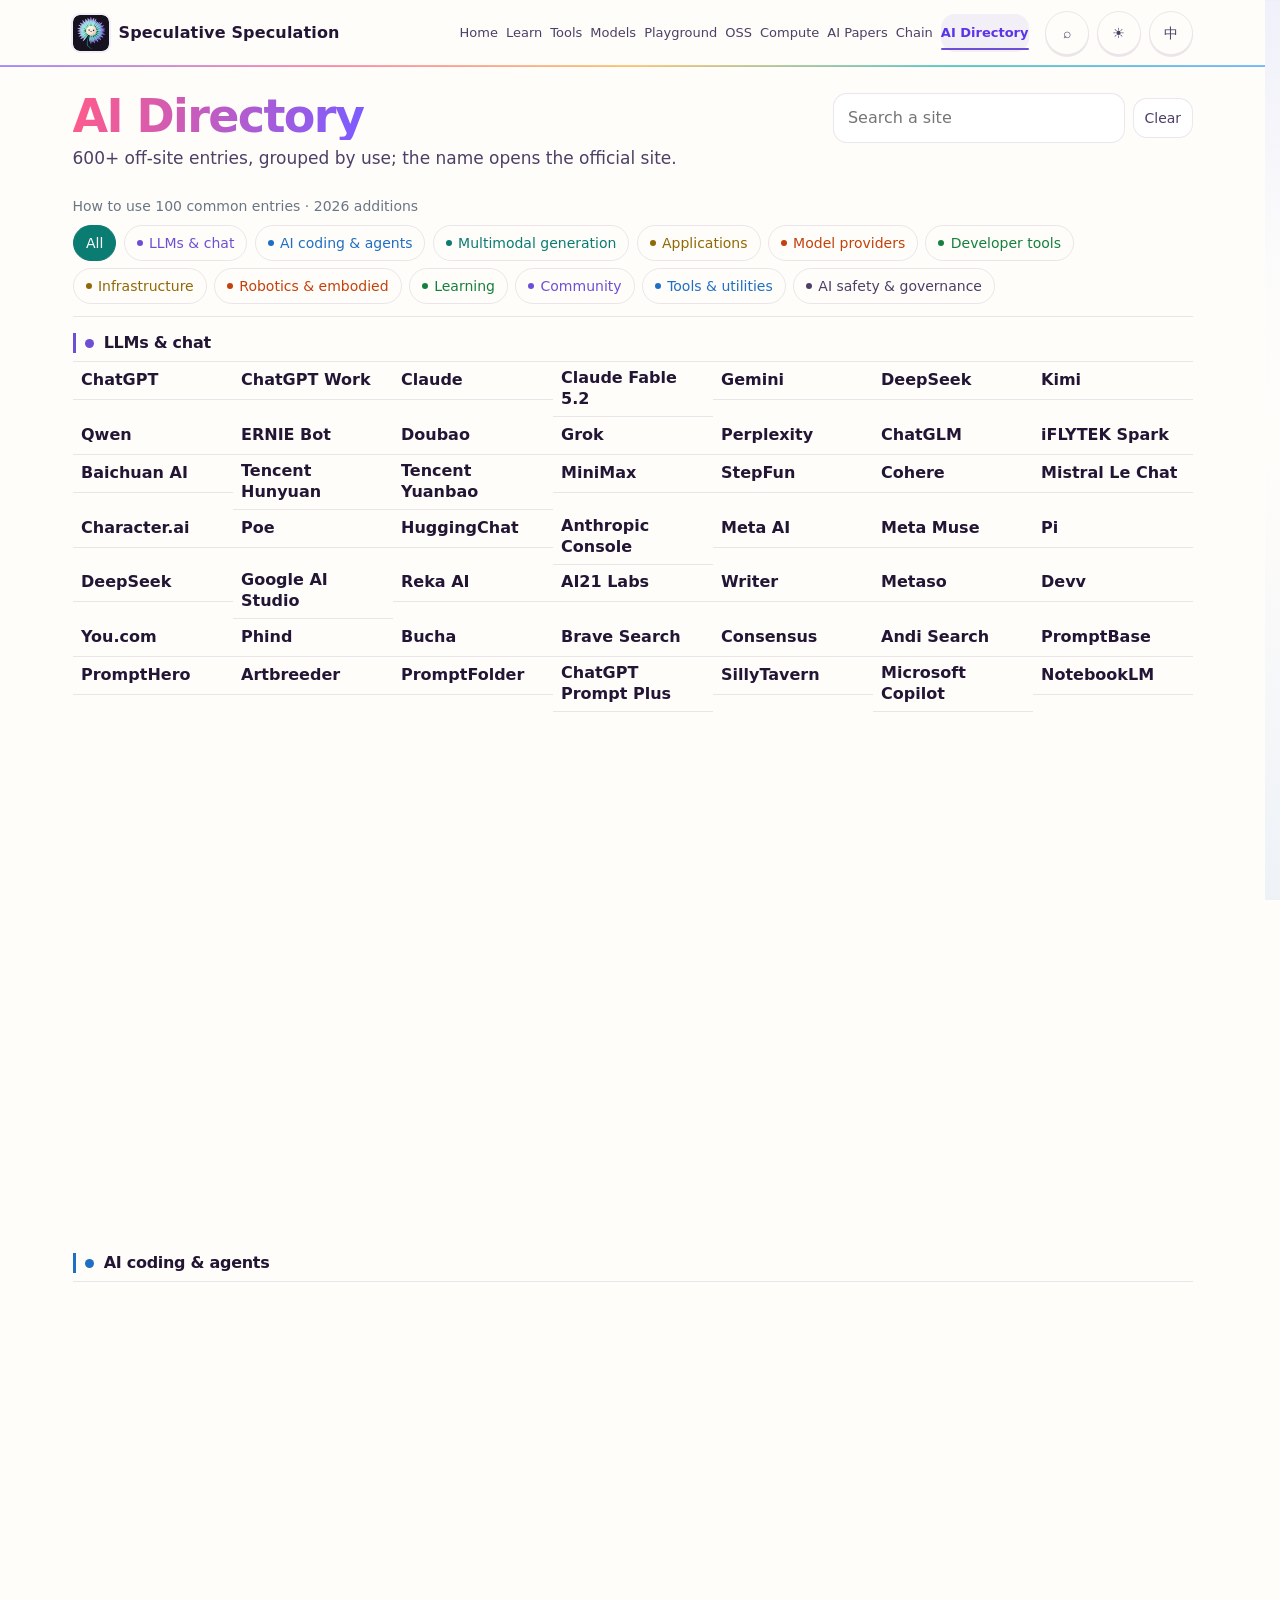
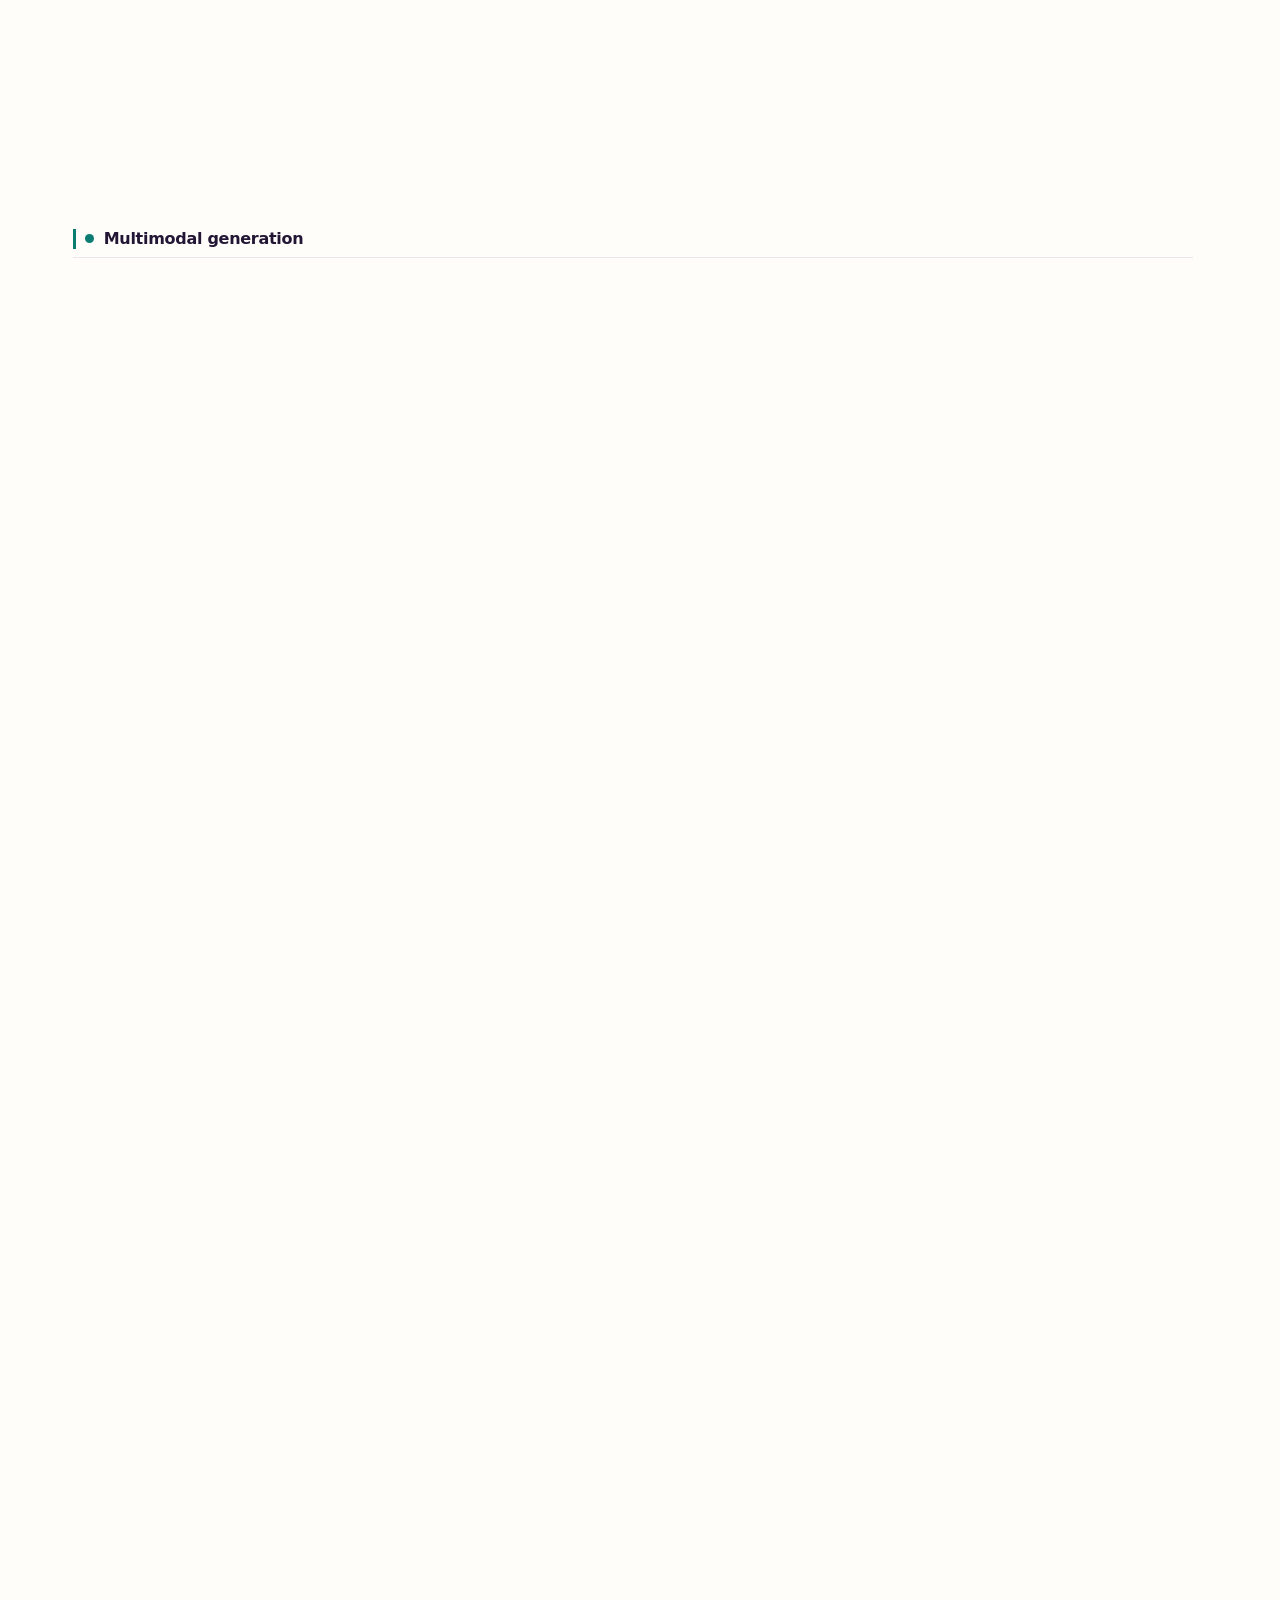
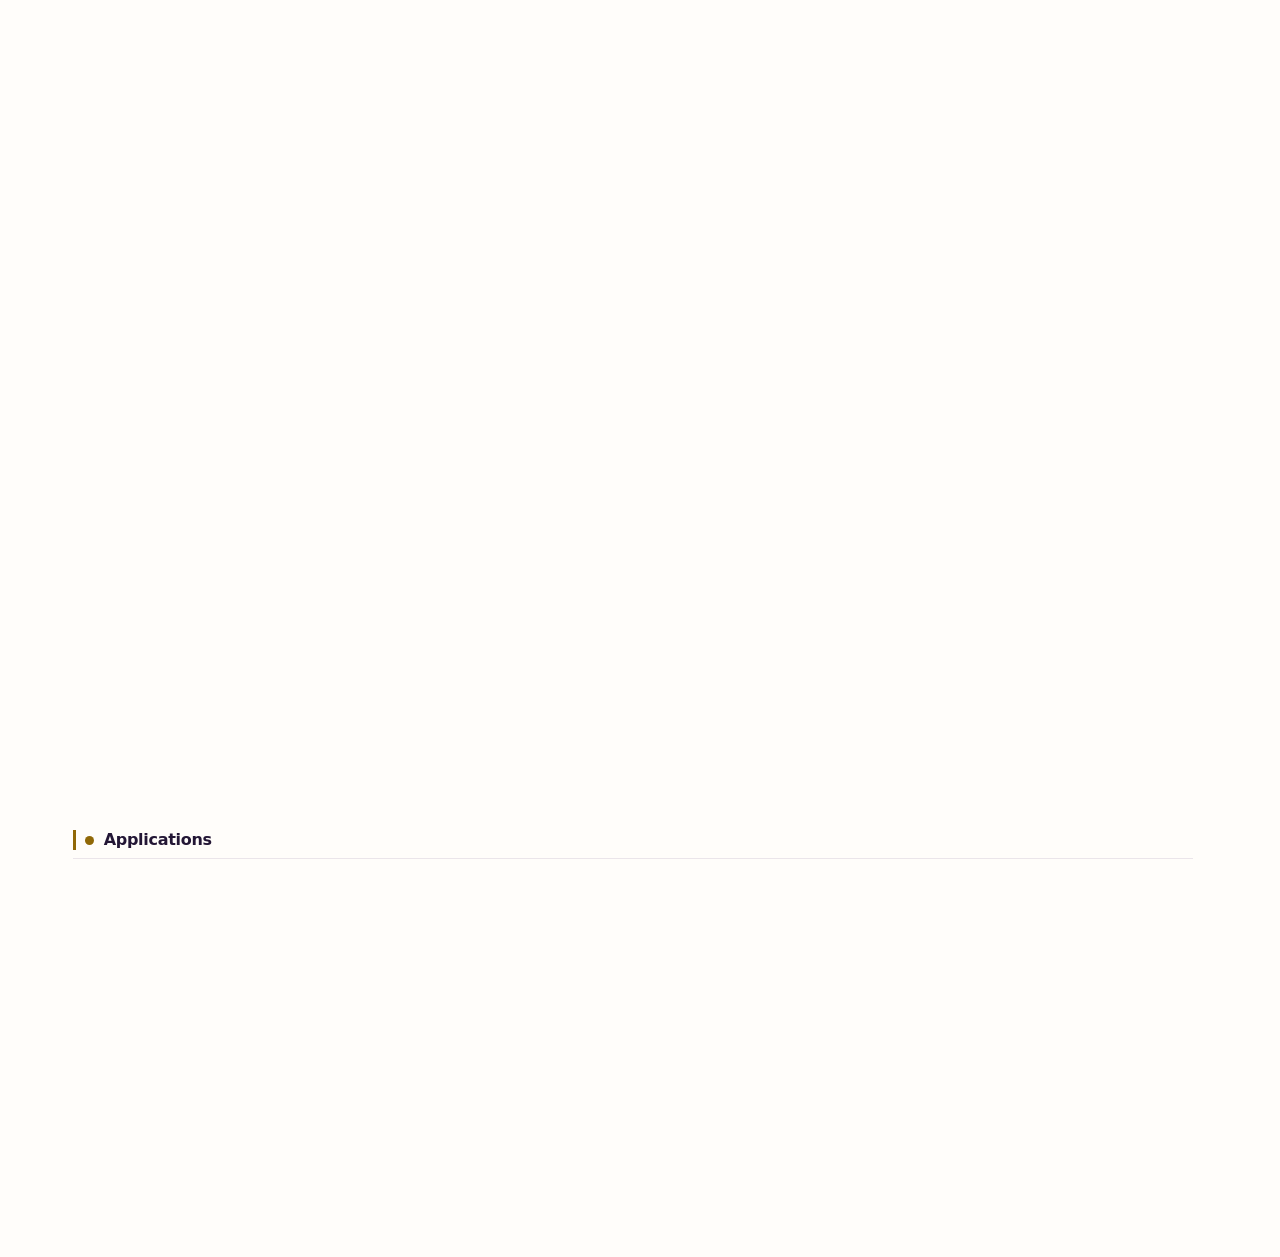
==== commit 01b42091: "品牌：全站改用薄荷蒲公英微笑标，去飞种、短茎，图标同步" ====
--- a/site/index.html
+++ b/site/index.html
@@ -17,10 +17,10 @@
   <link rel="alternate" hreflang="en" href="https://nav.specul.com/?lang=en" />
   <link rel="alternate" hreflang="x-default" href="https://nav.specul.com/" />
   <meta name="theme-color" content="#16121f" />
-  <link rel="icon" type="image/png" href="/assets/brand/dandelion-favicon.png" />
-  <link rel="apple-touch-icon" href="/assets/brand/dandelion-apple-touch.png" />
-  <script src="brand.js?v=18e84553660e"></script>
-  <link rel="stylesheet" href="brand.css?v=18e84553660e" />
+  <link rel="icon" type="image/png" href="/assets/brand/dandelion-favicon-mint.png" />
+  <link rel="apple-touch-icon" href="/assets/brand/dandelion-apple-touch-mint.png" />
+  <script src="brand.js?v=3275c4e05536"></script>
+  <link rel="stylesheet" href="brand.css?v=3275c4e05536" />
   <link rel="stylesheet" href="site.css" />
   <script type="application/ld+json">{"@context":"https://schema.org","@type":"CollectionPage","name":"AI 导航 · 站外 AI 网站目录","url":"https://nav.specul.com/","description":"按用途整理的站外 AI 网站目录。","inLanguage":"zh-Hans","isPartOf":{"@type":"WebSite","name":"Specul · 投机取巧","url":"https://specul.com/"},"mainEntity":{"@type":"ItemList","numberOfItems":633,"itemListElement":[{"@type":"ListItem","position":1,"name":"ChatGPT","url":"https://chatgpt.com"},{"@type":"ListItem","position":2,"name":"ChatGPT Work","url":"https://chatgpt.com/work"},{"@type":"ListItem","position":3,"name":"Claude","url":"https://claude.ai"},{"@type":"ListItem","position":4,"name":"Claude Fable 5.2","url":"https://www.anthropic.com/claude/fable"},{"@type":"ListItem","position":5,"name":"Gemini","url":"https://gemini.google.com"},{"@type":"ListItem","position":6,"name":"Gemini Omni","url":"https://deepmind.google/models/gemini-omni/"},{"@type":"ListItem","position":7,"name":"DeepSeek","url":"https://chat.deepseek.com"},{"@type":"ListItem","position":8,"name":"Kimi","url":"https://www.kimi.com"},{"@type":"ListItem","position":9,"name":"通义千问","url":"https://tongyi.aliyun.com"},{"@type":"ListItem","position":10,"name":"文心一言","url":"https://yiyan.baidu.com/"},{"@type":"ListItem","position":11,"name":"豆包","url":"https://www.doubao.com"},{"@type":"ListItem","position":12,"name":"Grok","url":"https://grok.com"},{"@type":"ListItem","position":13,"name":"Perplexity","url":"https://www.perplexity.ai"},{"@type":"ListItem","position":14,"name":"智谱清言","url":"https://chatglm.cn"},{"@type":"ListItem","position":15,"name":"讯飞星火","url":"https://xinghuo.xfyun.cn"},{"@type":"ListItem","position":16,"name":"百川智能","url":"https://www.baichuan-ai.com"},{"@type":"ListItem","position":17,"name":"腾讯混元","url":"https://hunyuan.tencent.com"},{"@type":"ListItem","position":18,"name":"腾讯元宝","url":"https://yuanbao.tencent.com"},{"@type":"ListItem","position":19,"name":"海螺 AI","url":"https://hailuoai.com"},{"@type":"ListItem","position":20,"name":"阶跃星辰","url":"https://www.stepfun.com"}]}}</script>
 </head>
--- a/site/brand.css
+++ b/site/brand.css
@@ -404,9 +404,9 @@
    头部是透明 PNG，只保留花盘和花瓣，不再靠伪元素画脸；28px 下仍能看清一张脸。
    背景图放在每个站点自己的 assets/brand/ 下，由 sync-brand.mjs 同步过去。 */
 .brand-dot {
-width: 28px; height: 28px; border-radius: 9px; flex-shrink: 0; position: relative;
-background: url("assets/brand/dandelion-head.png") center / contain no-repeat;
-box-shadow: 0 0 0 3px var(--brand-soft);
+width: 36px; height: 36px; border-radius: 7px; flex-shrink: 0; position: relative;
+background: url("assets/brand/dandelion-mark-badge-mint.png") center / contain no-repeat;
+box-shadow: 0 0 0 2px var(--brand-soft);
 }
 .brand-dot::before, .brand-dot::after { content: none; }
 .brand-text { display: flex; flex-direction: column; gap: 1px; }
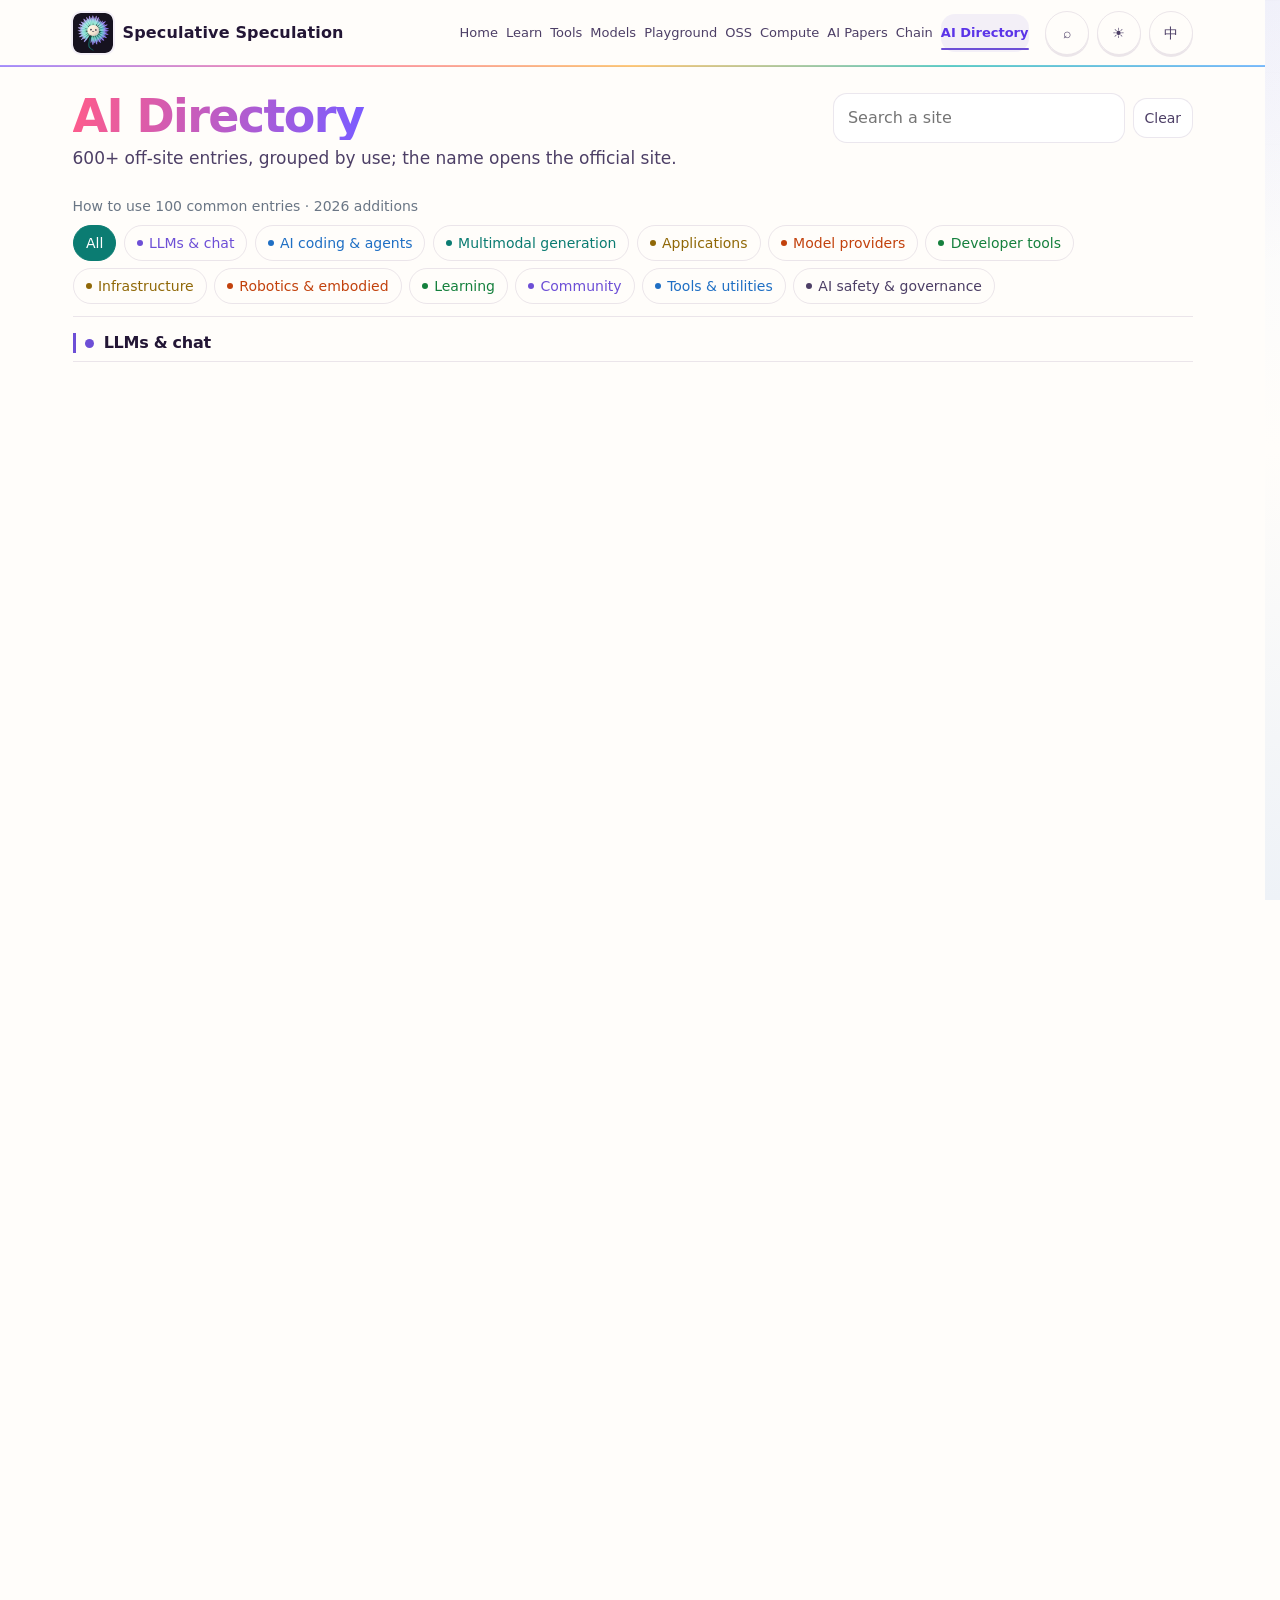
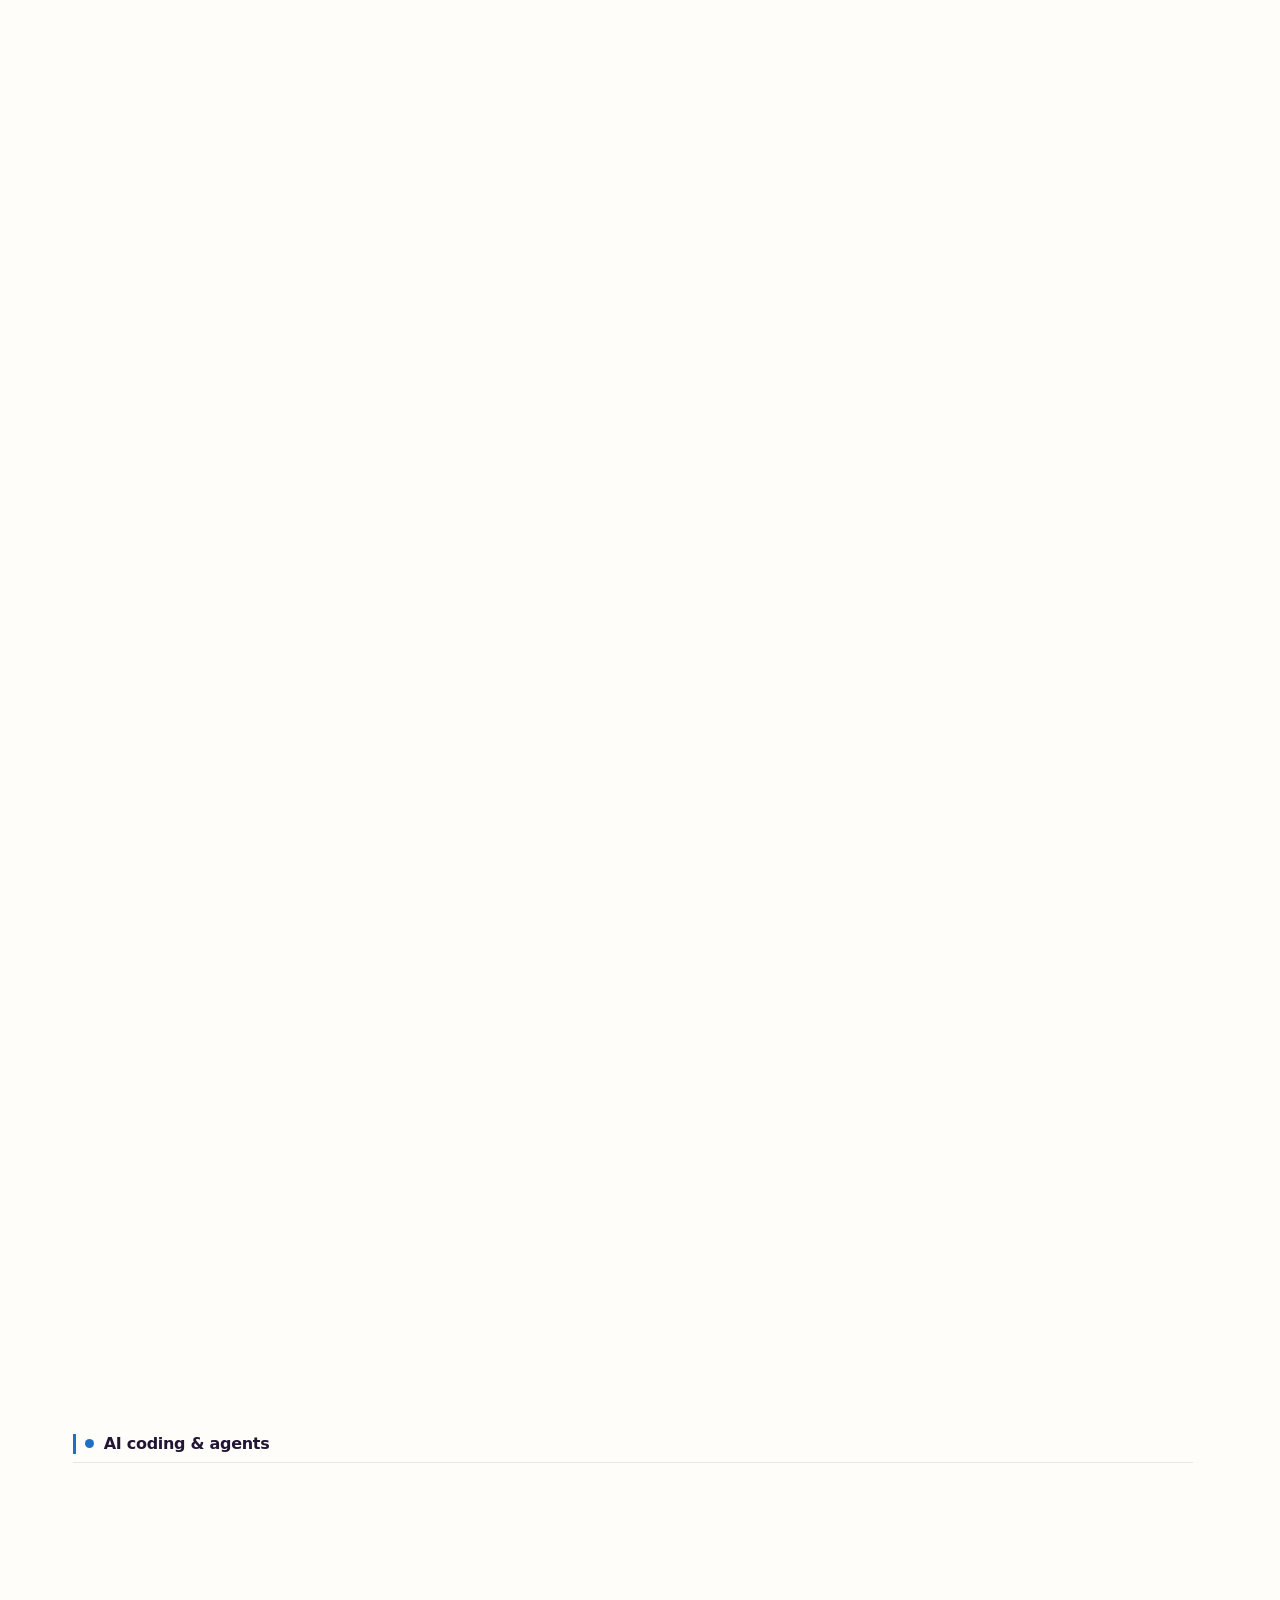
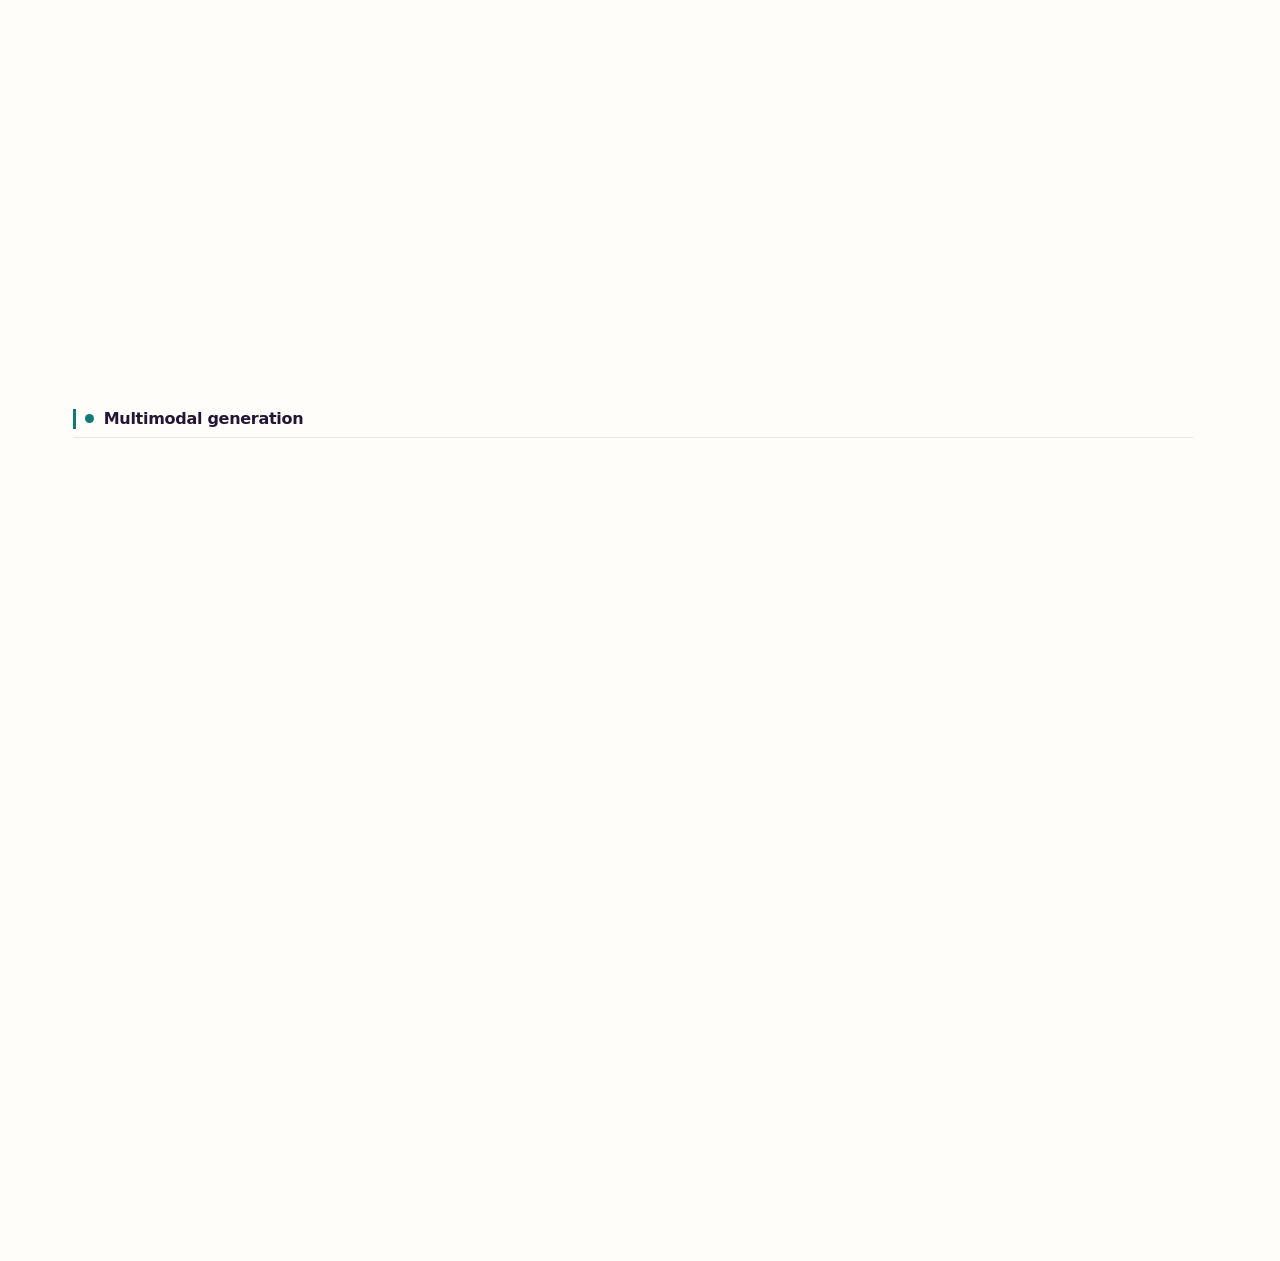
==== commit 7f6b27a0: "品牌：薄荷蒲公英微笑标定为 40px，页头与图标同源" ====
--- a/site/index.html
+++ b/site/index.html
@@ -19,8 +19,8 @@
   <meta name="theme-color" content="#16121f" />
   <link rel="icon" type="image/png" href="/assets/brand/dandelion-favicon-mint.png" />
   <link rel="apple-touch-icon" href="/assets/brand/dandelion-apple-touch-mint.png" />
-  <script src="brand.js?v=3275c4e05536"></script>
-  <link rel="stylesheet" href="brand.css?v=3275c4e05536" />
+  <script src="brand.js?v=383da6719a68"></script>
+  <link rel="stylesheet" href="brand.css?v=383da6719a68" />
   <link rel="stylesheet" href="site.css" />
   <script type="application/ld+json">{"@context":"https://schema.org","@type":"CollectionPage","name":"AI 导航 · 站外 AI 网站目录","url":"https://nav.specul.com/","description":"按用途整理的站外 AI 网站目录。","inLanguage":"zh-Hans","isPartOf":{"@type":"WebSite","name":"Specul · 投机取巧","url":"https://specul.com/"},"mainEntity":{"@type":"ItemList","numberOfItems":633,"itemListElement":[{"@type":"ListItem","position":1,"name":"ChatGPT","url":"https://chatgpt.com"},{"@type":"ListItem","position":2,"name":"ChatGPT Work","url":"https://chatgpt.com/work"},{"@type":"ListItem","position":3,"name":"Claude","url":"https://claude.ai"},{"@type":"ListItem","position":4,"name":"Claude Fable 5.2","url":"https://www.anthropic.com/claude/fable"},{"@type":"ListItem","position":5,"name":"Gemini","url":"https://gemini.google.com"},{"@type":"ListItem","position":6,"name":"Gemini Omni","url":"https://deepmind.google/models/gemini-omni/"},{"@type":"ListItem","position":7,"name":"DeepSeek","url":"https://chat.deepseek.com"},{"@type":"ListItem","position":8,"name":"Kimi","url":"https://www.kimi.com"},{"@type":"ListItem","position":9,"name":"通义千问","url":"https://tongyi.aliyun.com"},{"@type":"ListItem","position":10,"name":"文心一言","url":"https://yiyan.baidu.com/"},{"@type":"ListItem","position":11,"name":"豆包","url":"https://www.doubao.com"},{"@type":"ListItem","position":12,"name":"Grok","url":"https://grok.com"},{"@type":"ListItem","position":13,"name":"Perplexity","url":"https://www.perplexity.ai"},{"@type":"ListItem","position":14,"name":"智谱清言","url":"https://chatglm.cn"},{"@type":"ListItem","position":15,"name":"讯飞星火","url":"https://xinghuo.xfyun.cn"},{"@type":"ListItem","position":16,"name":"百川智能","url":"https://www.baichuan-ai.com"},{"@type":"ListItem","position":17,"name":"腾讯混元","url":"https://hunyuan.tencent.com"},{"@type":"ListItem","position":18,"name":"腾讯元宝","url":"https://yuanbao.tencent.com"},{"@type":"ListItem","position":19,"name":"海螺 AI","url":"https://hailuoai.com"},{"@type":"ListItem","position":20,"name":"阶跃星辰","url":"https://www.stepfun.com"}]}}</script>
 </head>
--- a/site/brand.css
+++ b/site/brand.css
@@ -404,7 +404,7 @@
    头部是透明 PNG，只保留花盘和花瓣，不再靠伪元素画脸；28px 下仍能看清一张脸。
    背景图放在每个站点自己的 assets/brand/ 下，由 sync-brand.mjs 同步过去。 */
 .brand-dot {
-width: 36px; height: 36px; border-radius: 7px; flex-shrink: 0; position: relative;
+width: 40px; height: 40px; border-radius: 8px; flex-shrink: 0; position: relative;
 background: url("assets/brand/dandelion-mark-badge-mint.png") center / contain no-repeat;
 box-shadow: 0 0 0 2px var(--brand-soft);
 }
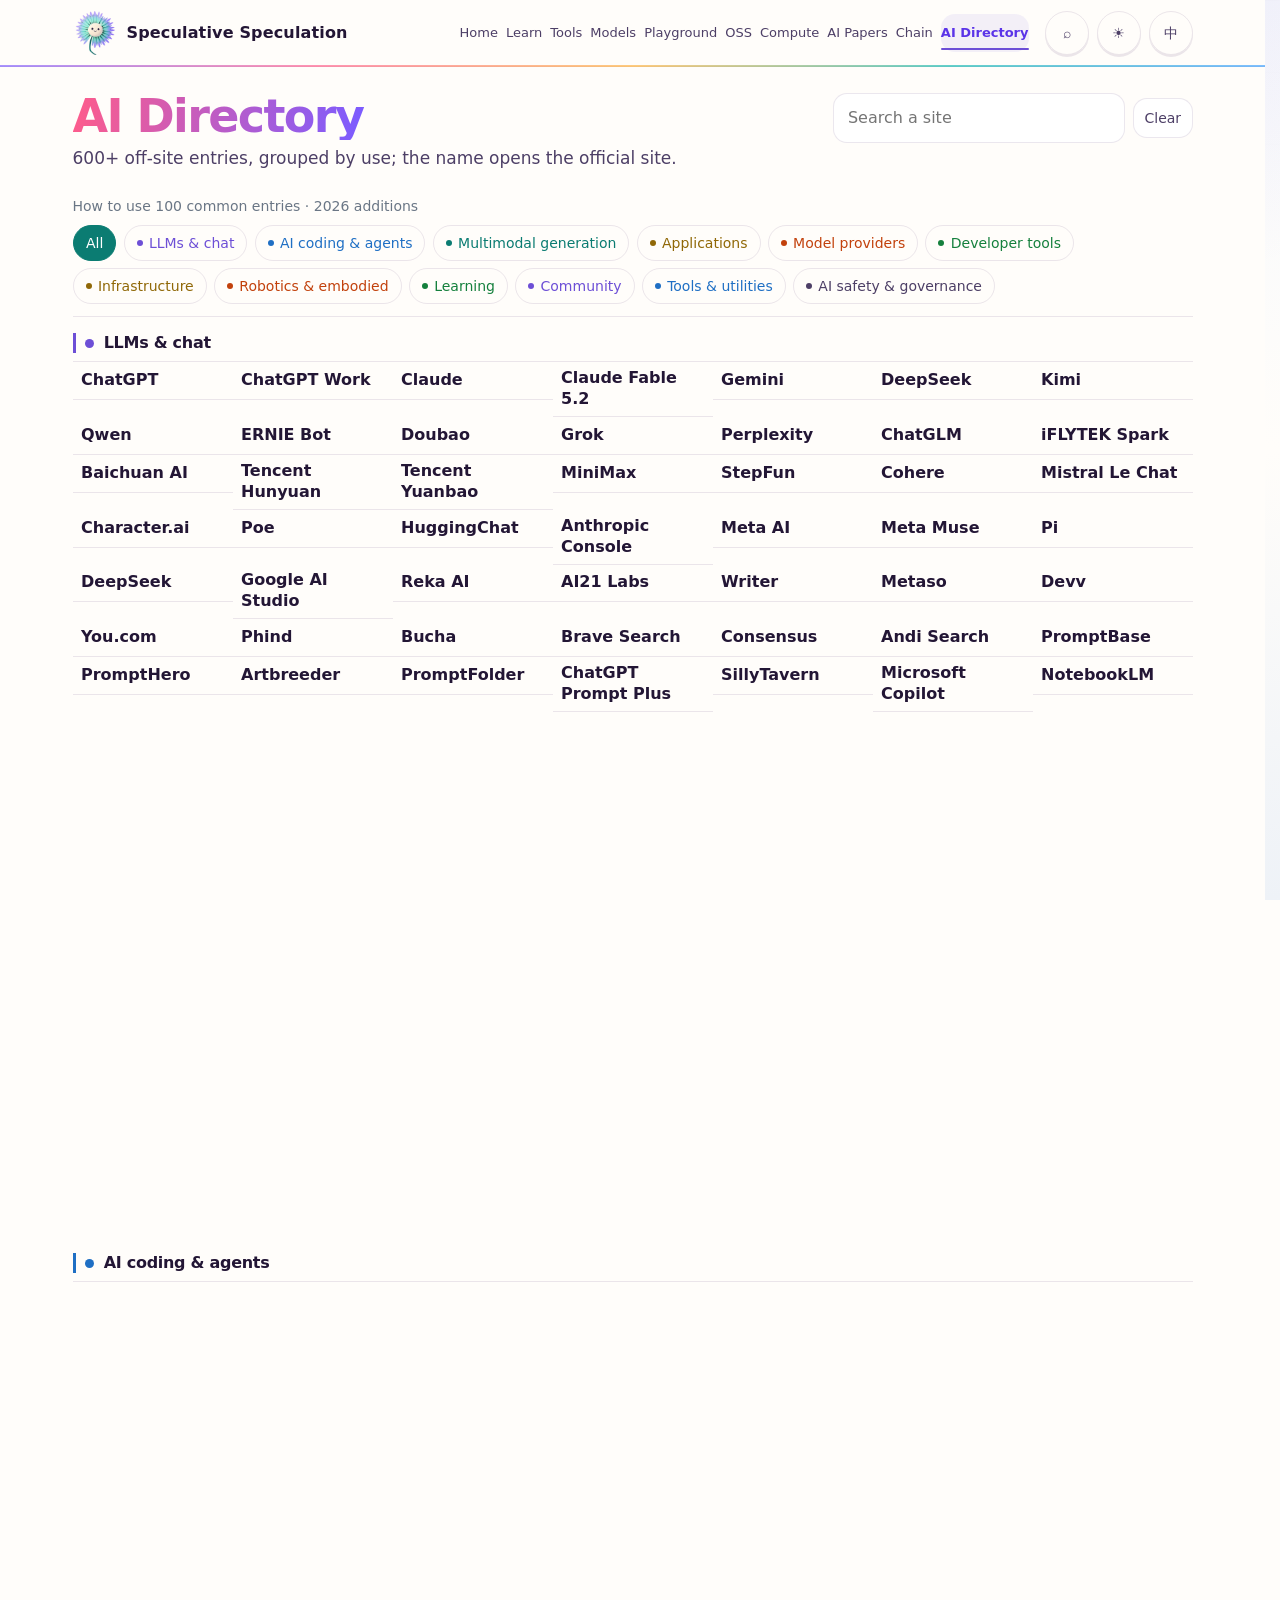
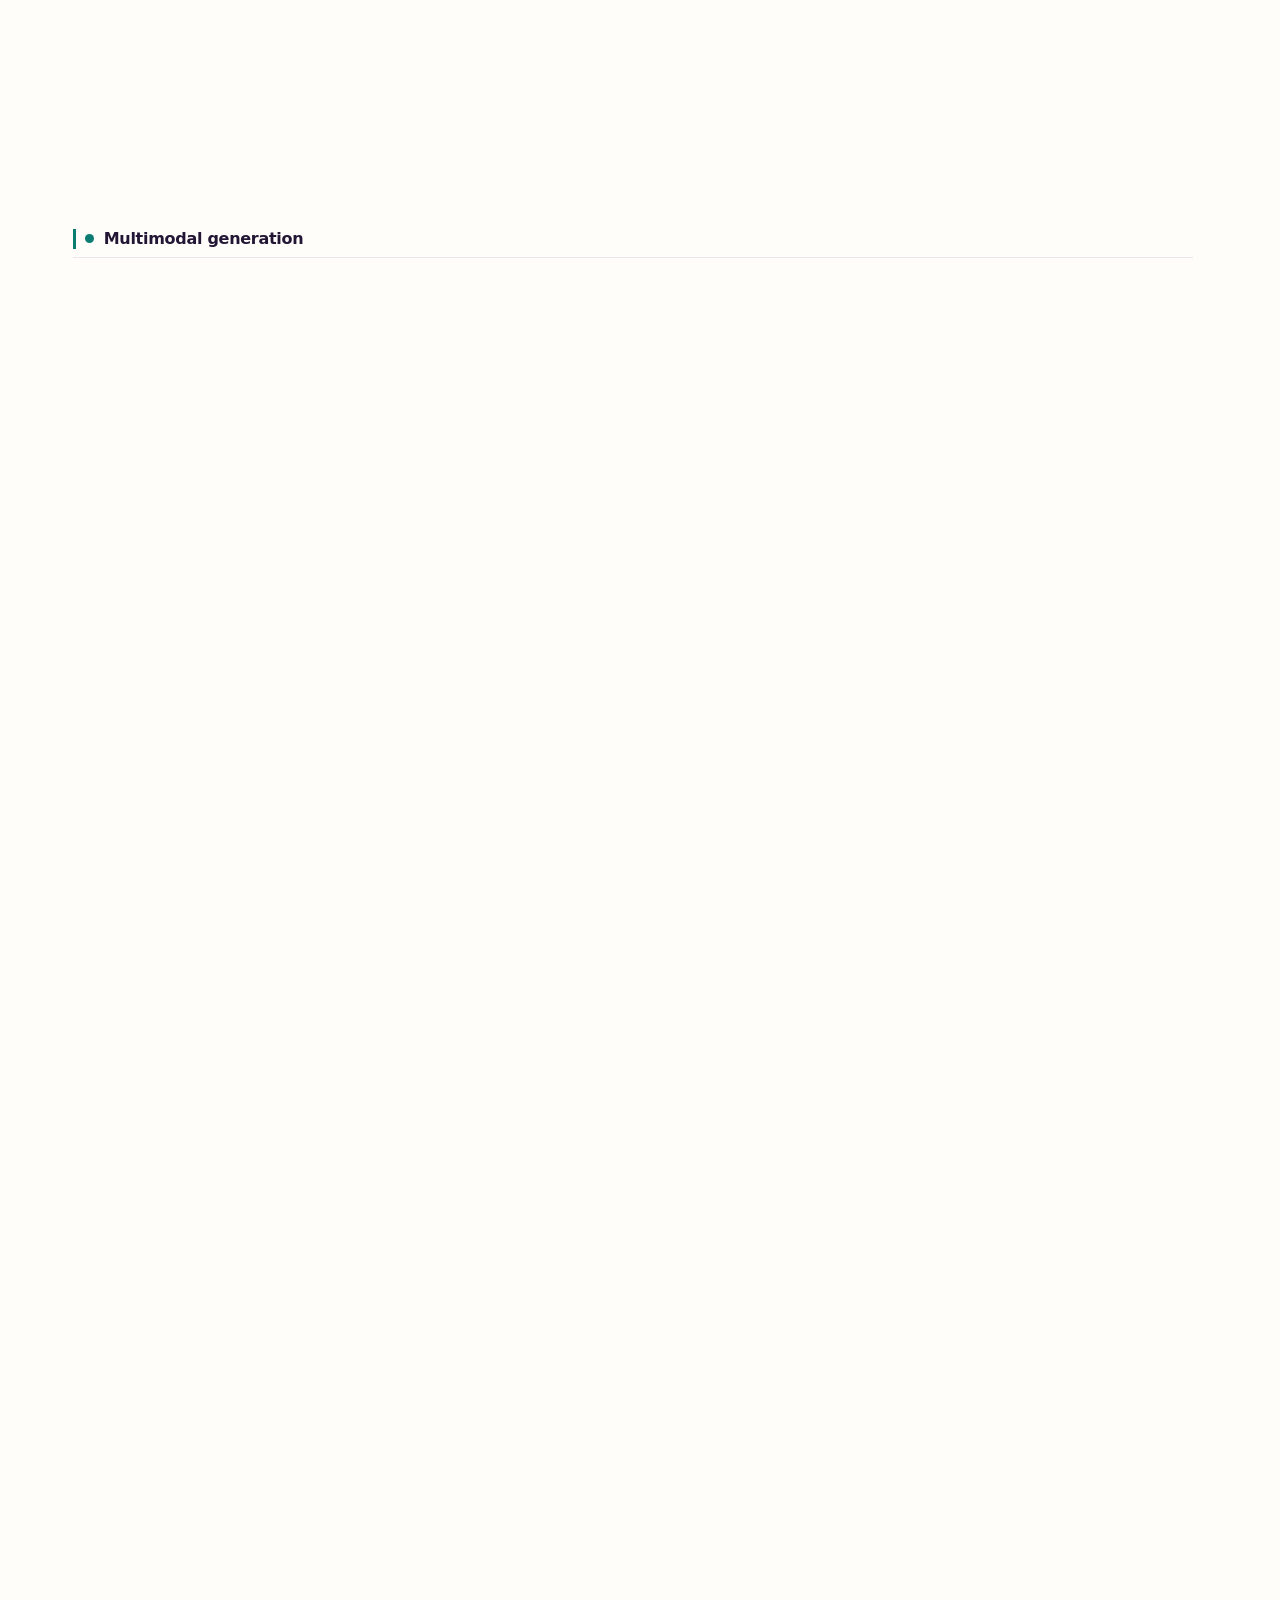
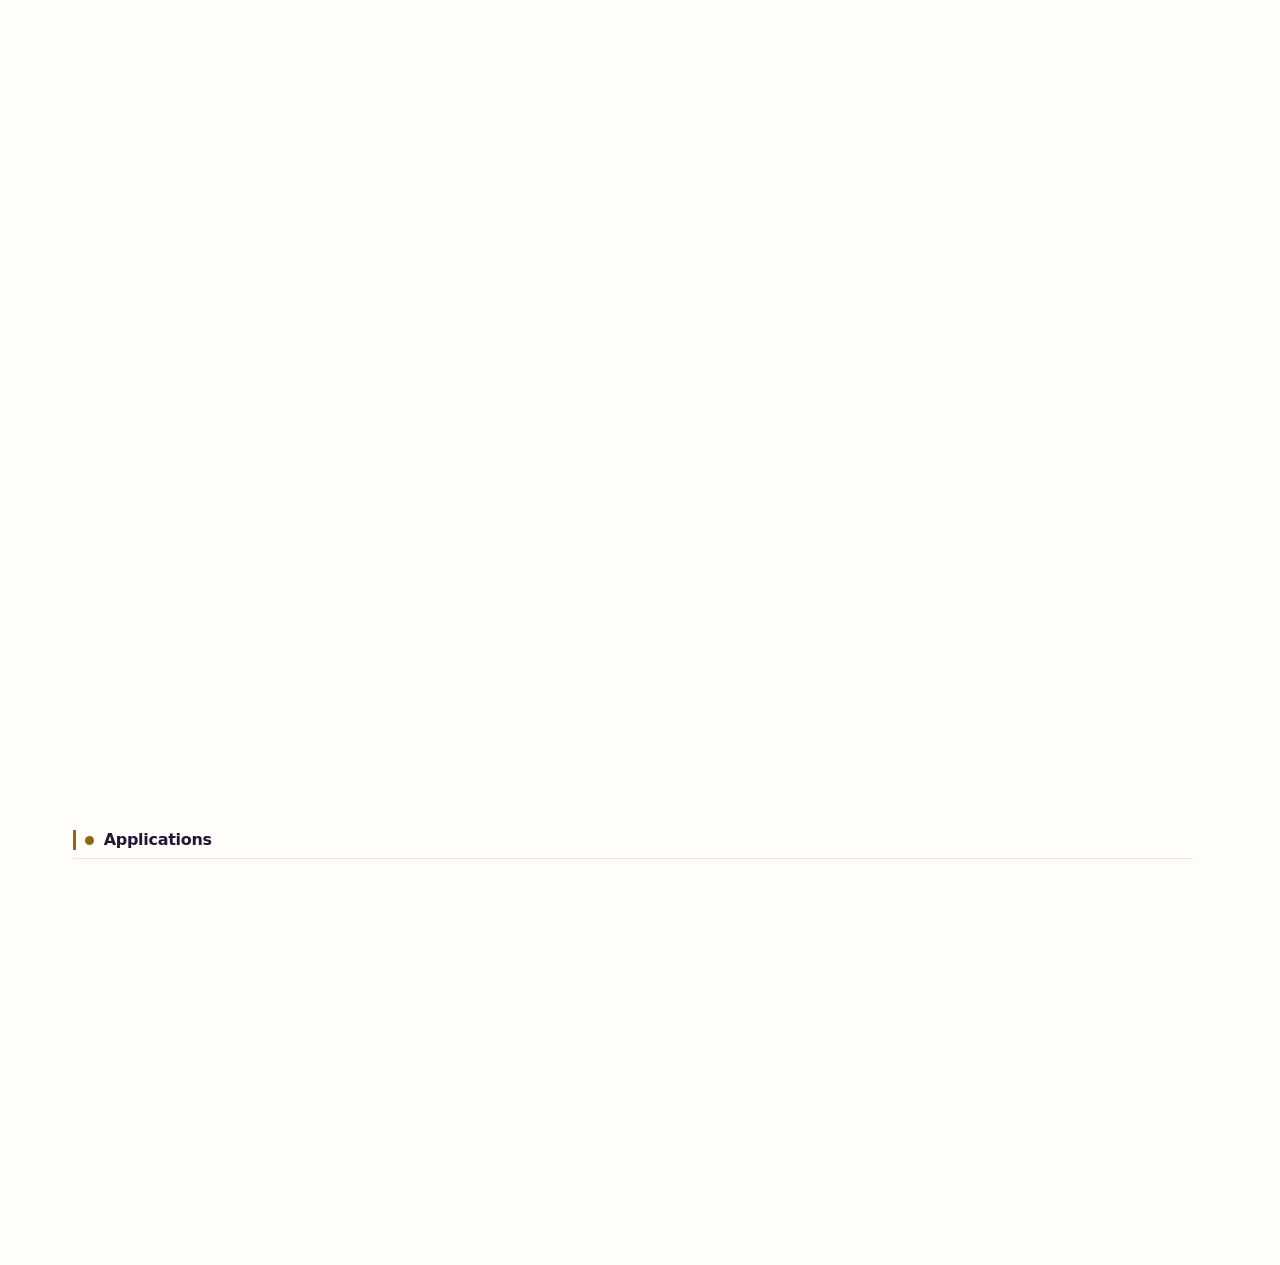
==== commit 8ad75d60: "品牌：页头标志改为透明底整株，favicon 同步透明" ====
--- a/site/index.html
+++ b/site/index.html
@@ -17,10 +17,10 @@
   <link rel="alternate" hreflang="en" href="https://nav.specul.com/?lang=en" />
   <link rel="alternate" hreflang="x-default" href="https://nav.specul.com/" />
   <meta name="theme-color" content="#16121f" />
-  <link rel="icon" type="image/png" href="/assets/brand/dandelion-favicon-mint.png" />
+  <link rel="icon" type="image/png" href="/assets/brand/dandelion-favicon-mark-mint.png" />
   <link rel="apple-touch-icon" href="/assets/brand/dandelion-apple-touch-mint.png" />
-  <script src="brand.js?v=383da6719a68"></script>
-  <link rel="stylesheet" href="brand.css?v=383da6719a68" />
+  <script src="brand.js?v=723ba70928df"></script>
+  <link rel="stylesheet" href="brand.css?v=723ba70928df" />
   <link rel="stylesheet" href="site.css" />
   <script type="application/ld+json">{"@context":"https://schema.org","@type":"CollectionPage","name":"AI 导航 · 站外 AI 网站目录","url":"https://nav.specul.com/","description":"按用途整理的站外 AI 网站目录。","inLanguage":"zh-Hans","isPartOf":{"@type":"WebSite","name":"Specul · 投机取巧","url":"https://specul.com/"},"mainEntity":{"@type":"ItemList","numberOfItems":633,"itemListElement":[{"@type":"ListItem","position":1,"name":"ChatGPT","url":"https://chatgpt.com"},{"@type":"ListItem","position":2,"name":"ChatGPT Work","url":"https://chatgpt.com/work"},{"@type":"ListItem","position":3,"name":"Claude","url":"https://claude.ai"},{"@type":"ListItem","position":4,"name":"Claude Fable 5.2","url":"https://www.anthropic.com/claude/fable"},{"@type":"ListItem","position":5,"name":"Gemini","url":"https://gemini.google.com"},{"@type":"ListItem","position":6,"name":"Gemini Omni","url":"https://deepmind.google/models/gemini-omni/"},{"@type":"ListItem","position":7,"name":"DeepSeek","url":"https://chat.deepseek.com"},{"@type":"ListItem","position":8,"name":"Kimi","url":"https://www.kimi.com"},{"@type":"ListItem","position":9,"name":"通义千问","url":"https://tongyi.aliyun.com"},{"@type":"ListItem","position":10,"name":"文心一言","url":"https://yiyan.baidu.com/"},{"@type":"ListItem","position":11,"name":"豆包","url":"https://www.doubao.com"},{"@type":"ListItem","position":12,"name":"Grok","url":"https://grok.com"},{"@type":"ListItem","position":13,"name":"Perplexity","url":"https://www.perplexity.ai"},{"@type":"ListItem","position":14,"name":"智谱清言","url":"https://chatglm.cn"},{"@type":"ListItem","position":15,"name":"讯飞星火","url":"https://xinghuo.xfyun.cn"},{"@type":"ListItem","position":16,"name":"百川智能","url":"https://www.baichuan-ai.com"},{"@type":"ListItem","position":17,"name":"腾讯混元","url":"https://hunyuan.tencent.com"},{"@type":"ListItem","position":18,"name":"腾讯元宝","url":"https://yuanbao.tencent.com"},{"@type":"ListItem","position":19,"name":"海螺 AI","url":"https://hailuoai.com"},{"@type":"ListItem","position":20,"name":"阶跃星辰","url":"https://www.stepfun.com"}]}}</script>
 </head>
--- a/site/brand.css
+++ b/site/brand.css
@@ -403,10 +403,11 @@
 /* 2026-11-24：品牌标从「渐变圆角方块＋两只眼」换成蒲公英头部。
    头部是透明 PNG，只保留花盘和花瓣，不再靠伪元素画脸；28px 下仍能看清一张脸。
    背景图放在每个站点自己的 assets/brand/ 下，由 sync-brand.mjs 同步过去。 */
+/* 品牌标：透明底的整株薄荷蒲公英，让它在浅色页头里直接落在页面底色上，
+   不再套深色方块；深色页头同样用这一张，花瓣和笑脸自带深色勾边。 */
 .brand-dot {
-width: 40px; height: 40px; border-radius: 8px; flex-shrink: 0; position: relative;
-background: url("assets/brand/dandelion-mark-badge-mint.png") center / contain no-repeat;
-box-shadow: 0 0 0 2px var(--brand-soft);
+width: 44px; height: 44px; border-radius: 0; flex-shrink: 0; position: relative;
+background: url("assets/brand/dandelion-mark-mint.png") center / contain no-repeat;
 }
 .brand-dot::before, .brand-dot::after { content: none; }
 .brand-text { display: flex; flex-direction: column; gap: 1px; }
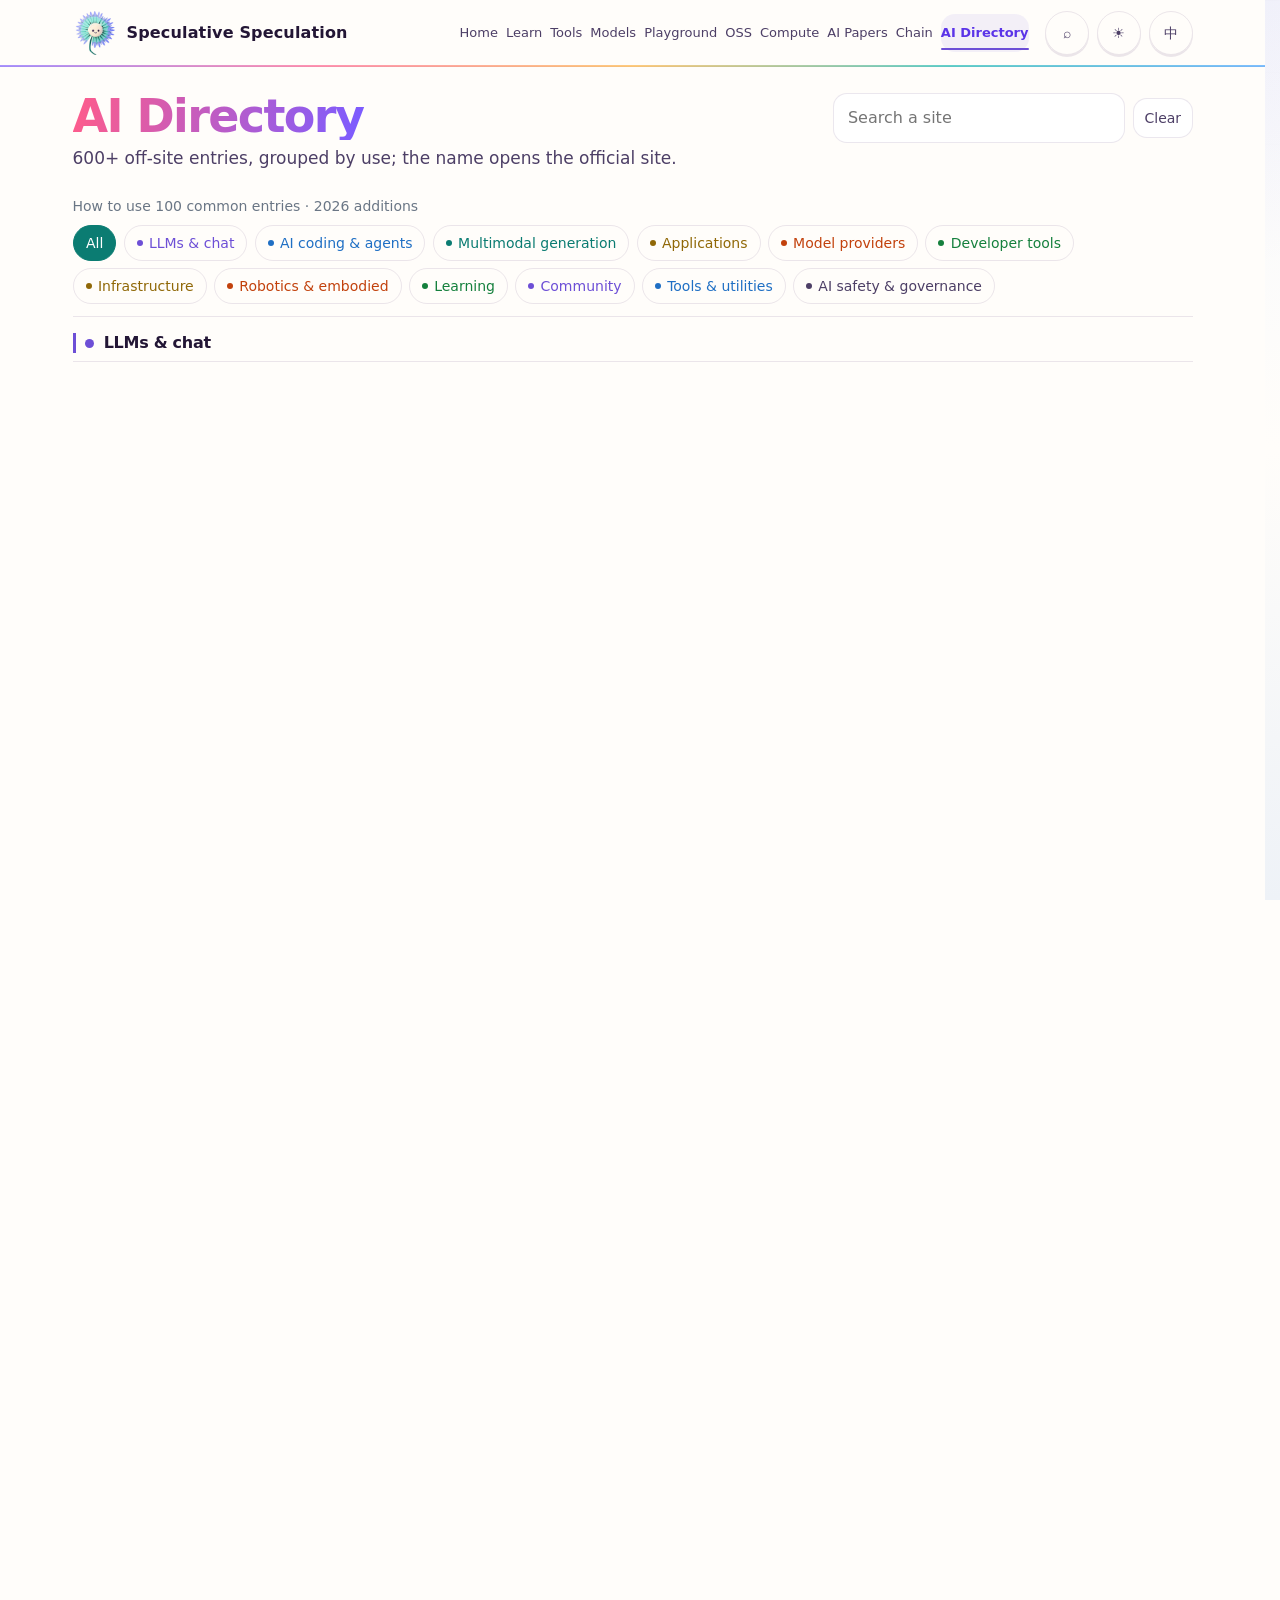
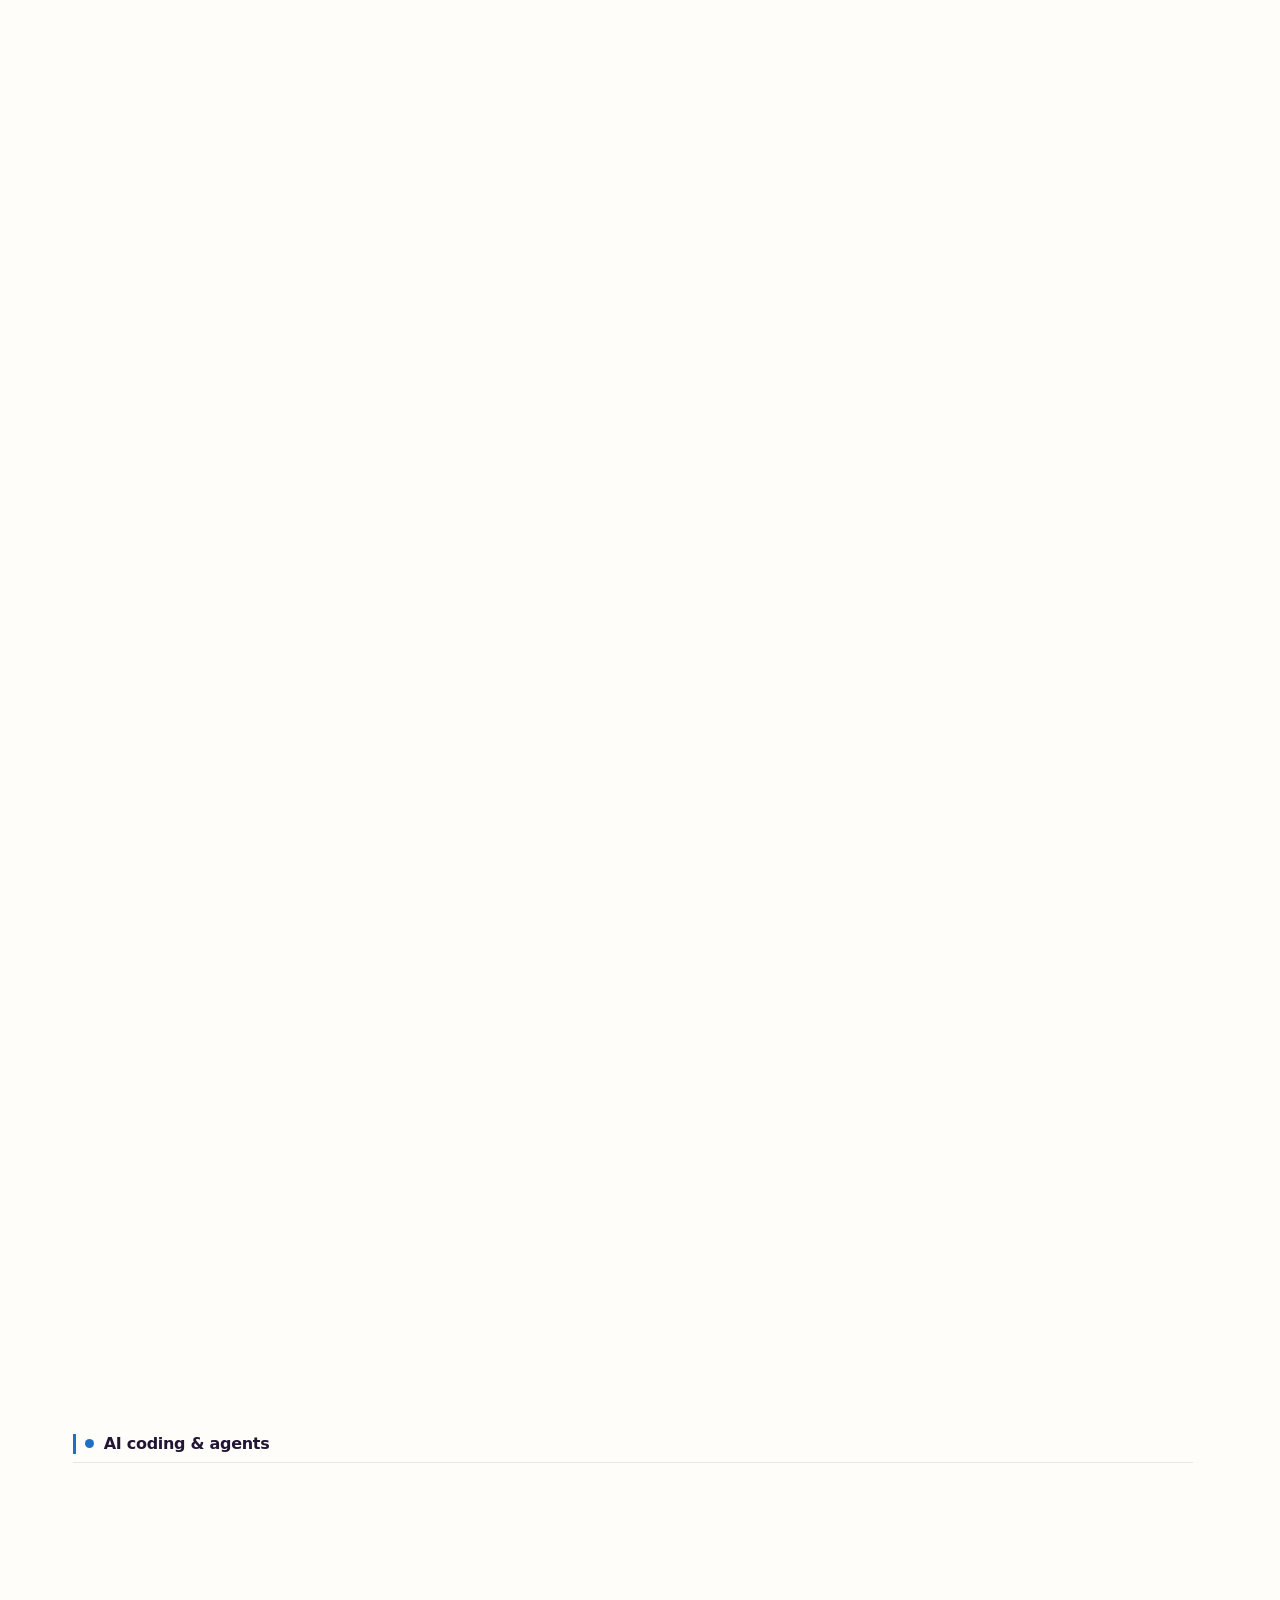
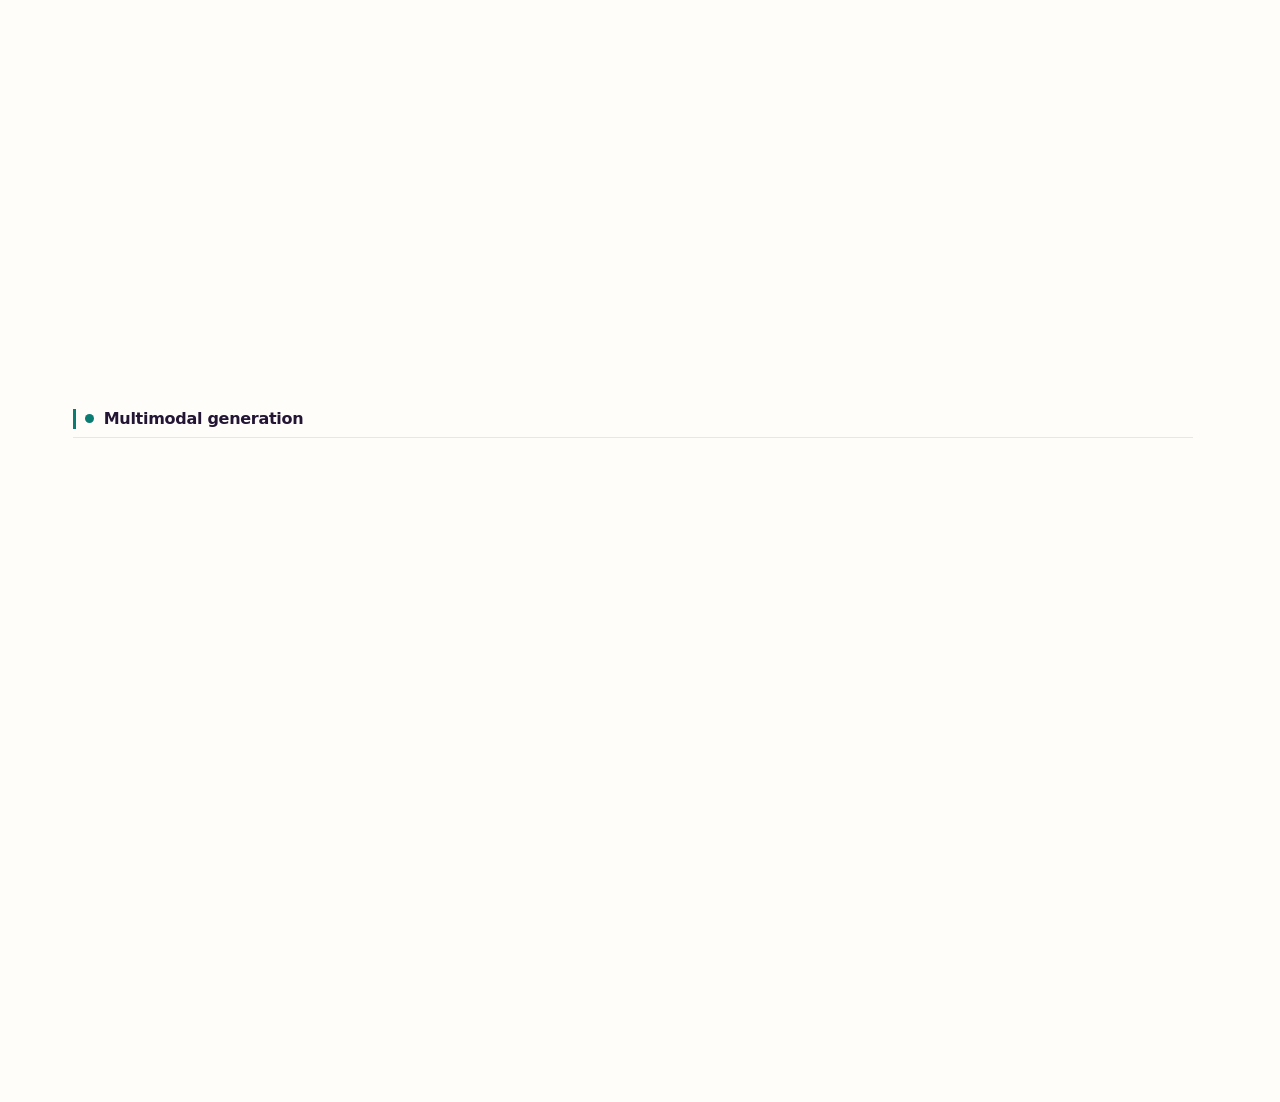
==== commit ce2a8745: "首页去掉多余插画，全站统一单行页脚，十站启用各自配色与表情的蒲公英标" ====
--- a/site/index.html
+++ b/site/index.html
@@ -17,10 +17,10 @@
   <link rel="alternate" hreflang="en" href="https://nav.specul.com/?lang=en" />
   <link rel="alternate" hreflang="x-default" href="https://nav.specul.com/" />
   <meta name="theme-color" content="#16121f" />
-  <link rel="icon" type="image/png" href="/assets/brand/dandelion-favicon-mark-mint.png" />
-  <link rel="apple-touch-icon" href="/assets/brand/dandelion-apple-touch-mint.png" />
-  <script src="brand.js?v=723ba70928df"></script>
-  <link rel="stylesheet" href="brand.css?v=723ba70928df" />
+  <link rel="icon" type="image/png" href="/assets/brand/dandelion-favicon-site.png" />
+  <link rel="apple-touch-icon" href="/assets/brand/dandelion-apple-touch-site.png" />
+  <script src="brand.js?v=775a6f0ca8a6"></script>
+  <link rel="stylesheet" href="brand.css?v=775a6f0ca8a6" />
   <link rel="stylesheet" href="site.css" />
   <script type="application/ld+json">{"@context":"https://schema.org","@type":"CollectionPage","name":"AI 导航 · 站外 AI 网站目录","url":"https://nav.specul.com/","description":"按用途整理的站外 AI 网站目录。","inLanguage":"zh-Hans","isPartOf":{"@type":"WebSite","name":"Specul · 投机取巧","url":"https://specul.com/"},"mainEntity":{"@type":"ItemList","numberOfItems":633,"itemListElement":[{"@type":"ListItem","position":1,"name":"ChatGPT","url":"https://chatgpt.com"},{"@type":"ListItem","position":2,"name":"ChatGPT Work","url":"https://chatgpt.com/work"},{"@type":"ListItem","position":3,"name":"Claude","url":"https://claude.ai"},{"@type":"ListItem","position":4,"name":"Claude Fable 5.2","url":"https://www.anthropic.com/claude/fable"},{"@type":"ListItem","position":5,"name":"Gemini","url":"https://gemini.google.com"},{"@type":"ListItem","position":6,"name":"Gemini Omni","url":"https://deepmind.google/models/gemini-omni/"},{"@type":"ListItem","position":7,"name":"DeepSeek","url":"https://chat.deepseek.com"},{"@type":"ListItem","position":8,"name":"Kimi","url":"https://www.kimi.com"},{"@type":"ListItem","position":9,"name":"通义千问","url":"https://tongyi.aliyun.com"},{"@type":"ListItem","position":10,"name":"文心一言","url":"https://yiyan.baidu.com/"},{"@type":"ListItem","position":11,"name":"豆包","url":"https://www.doubao.com"},{"@type":"ListItem","position":12,"name":"Grok","url":"https://grok.com"},{"@type":"ListItem","position":13,"name":"Perplexity","url":"https://www.perplexity.ai"},{"@type":"ListItem","position":14,"name":"智谱清言","url":"https://chatglm.cn"},{"@type":"ListItem","position":15,"name":"讯飞星火","url":"https://xinghuo.xfyun.cn"},{"@type":"ListItem","position":16,"name":"百川智能","url":"https://www.baichuan-ai.com"},{"@type":"ListItem","position":17,"name":"腾讯混元","url":"https://hunyuan.tencent.com"},{"@type":"ListItem","position":18,"name":"腾讯元宝","url":"https://yuanbao.tencent.com"},{"@type":"ListItem","position":19,"name":"海螺 AI","url":"https://hailuoai.com"},{"@type":"ListItem","position":20,"name":"阶跃星辰","url":"https://www.stepfun.com"}]}}</script>
 </head>
@@ -3993,35 +3993,31 @@
       </div>
     </section>
   </main>
-  <footer class="site-footer">
-    <div class="container foot-row">
+    <footer class="site-footer foot-single">
+    <div class="container foot-line">
       <div class="foot-brand">
-        <span class="brand-dot" aria-hidden="true"></span>
-        <span class="foot-copy">© 2026 <span data-zh>投机取巧</span><span data-en>Specul</span></span>
+        <span class="foot-brand-main">
+          <span class="brand-dot" aria-hidden="true"></span>
+          <span class="foot-copy"><span data-zh>投机取巧 · specul.com</span><span data-en>Specul · specul.com</span></span>
+        </span>
+        <span class="foot-license"><a href="https://specul.com/LICENSE-CONTENT.txt"><span data-zh>内容 CC BY 4.0</span><span data-en>Content CC BY 4.0</span></a><span class="sep" aria-hidden="true">·</span><a href="https://specul.com/LICENSE.txt"><span data-zh>代码 MIT</span><span data-en>Code MIT</span></a></span>
       </div>
-      <nav class="foot-links" aria-label="页脚导航">
-          <a href="https://specul.com/"><span data-zh>首页</span><span data-en>Home</span></a>
-          <a href="https://learn.specul.com/"><span data-zh>学 AI</span><span data-en>Learn</span></a>
-          <a href="https://tools.specul.com/"><span data-zh>工具</span><span data-en>Tools</span></a>
-          <a href="https://models.specul.com/"><span data-zh>模型</span><span data-en>Models</span></a>
-          <a href="https://demos.specul.com/"><span data-zh>作品演示</span><span data-en>Playground</span></a>
-          <a href="https://oss.specul.com/"><span data-zh>开源库</span><span data-en>OSS</span></a>
-          <a href="https://hardware.specul.com/"><span data-zh>硬件算力</span><span data-en>Compute</span></a>
-          <a href="https://papers.specul.com/"><span data-zh>AI 论文</span><span data-en>AI Papers</span></a>
-          <a href="https://chain.specul.com/"><span data-zh>链</span><span data-en>Chain</span></a>
-          <a href="https://nav.specul.com/"><span data-zh>AI&nbsp;导航</span><span data-en>AI Directory</span></a>
-          <a href="https://github.com/speculcom/ai-sites-directory" target="_blank" rel="noopener"><span data-zh>开源</span><span data-en>Open source</span></a>
+      <nav class="foot-sites" aria-label="站内导航">
+        <a class="site-link" href="https://specul.com/"><span data-zh>首页</span><span data-en>Home</span></a><span class="sep site-sep" aria-hidden="true">·</span>
+        <a class="site-link" href="https://learn.specul.com/"><span data-zh>学 AI</span><span data-en>Learn</span></a><span class="sep site-sep" aria-hidden="true">·</span>
+        <a class="site-link" href="https://tools.specul.com/"><span data-zh>工具</span><span data-en>Tools</span></a><span class="sep site-sep" aria-hidden="true">·</span>
+        <a class="site-link" href="https://models.specul.com/"><span data-zh>模型</span><span data-en>Models</span></a><span class="sep site-sep" aria-hidden="true">·</span>
+        <a class="site-link" href="https://demos.specul.com/"><span data-zh>演示</span><span data-en>Demos</span></a><span class="sep site-sep" aria-hidden="true">·</span>
+        <a class="site-link" href="https://oss.specul.com/"><span data-zh>开源</span><span data-en>OSS</span></a><span class="sep site-sep" aria-hidden="true">·</span>
+        <a class="site-link" href="https://hardware.specul.com/"><span data-zh>算力</span><span data-en>Compute</span></a><span class="sep site-sep" aria-hidden="true">·</span>
+        <a class="site-link" href="https://papers.specul.com/"><span data-zh>论文</span><span data-en>Papers</span></a><span class="sep site-sep" aria-hidden="true">·</span>
+        <a class="site-link" href="https://chain.specul.com/"><span data-zh>链</span><span data-en>Chain</span></a><span class="sep site-sep" aria-hidden="true">·</span>
+        <a class="site-link" href="https://nav.specul.com/"><span data-zh>导航</span><span data-en>Directory</span></a>
       </nav>
-      <nav class="foot-legal-links" aria-label="法律">
-        <a href="https://specul.com/legal.html"><span data-zh>法律条款</span><span data-en>Legal terms</span></a>
-        <a href="https://specul.com/legal.html#s6"><span data-zh>免责声明</span><span data-en>Disclaimer</span></a>
-        <a href="https://specul.com/legal.html#s8"><span data-zh>隐私与本地存储</span><span data-en>Privacy</span></a>
+      <nav class="foot-legal" aria-label="法律与纠错">
+        <a href="https://specul.com/legal.html"><span data-zh>法律</span><span data-en>Legal</span></a><span class="sep" aria-hidden="true">·</span>
+        <a href="https://specul.com/correct.html"><span data-zh>纠错</span><span data-en>Corrections</span></a>
       </nav>
-    </div>
-    <div class="container">
-      <p><a href="https://specul.com/search.html"><span data-zh>搜索全站内容</span><span data-en>Search all sites</span></a></p>
-      <p><a href="https://specul.com/correct.html"><span data-zh>发现错误？生成纠错草稿</span><span data-en>Spot an error? Compose a correction draft</span></a></p>
-      <p class="foot-trademark"><span data-zh>产品名与商标归各权利方所有，本站仅作识别与评论之用。</span><span data-en>Product names and trademarks belong to their respective owners and are used here for identification and commentary only.</span></p>
     </div>
   </footer>
 <nav class="nav-tabbar nav-tabbar-1row" aria-label="快捷导航">
--- a/site/brand.css
+++ b/site/brand.css
@@ -1,1349 +1,1465 @@
-/* Specul shared design system. History: _archive/ui-before-20261024. */
-
-
-:root {
-  /* ── 色：暗色为默认 ── */
-
-  --bg:        #07060e;
-  --bg-raise:  #0b0913;
-  --bg-panel:  #100d1a;
-  --bg-inset:  #0a0814;
-
-  --line:        rgba(255, 255, 255, .1);
-  --line-mid:    rgba(255, 255, 255, .18);
-  --line-strong: rgba(255, 255, 255, .24);
-
-  --ink:       #f6f2ff;
-  --ink-mid:   #c3b8dd;
-
-  --ink-dim:   #9b8fb8;
-  --ink-faint: #7f8792;
-
-  /* 品牌紫：唯一主色，用于强调与标识 */
-  --brand:      #8b7cf8;
-  --brand-soft: rgba(139, 124, 248, .14);
-  --brand-line: rgba(139, 124, 248, .34);
-
-  /* 功能青：仅用于「可交互 / 数据」这类功能性提示 */
-  --cyan:      #3ddbc8;
-  --cyan-soft: rgba(61, 219, 200, .12);
-  /* 青色底上的前景色（2026-10-10 新增）。
-     nav 的 .chip.is-on 原本在本站写死 #04121a / #fff 两套 ——
-     那是「同一个组件的同一处前景色写两遍」，每站都可能抄错一份。 */
-  --cyan-on:   #04121a;
-
-  --cat-violet:      #a78bfa;   --cat-violet-ink:  #c4b0ff;   --cat-violet-soft: rgba(167, 139, 250, .2);
-  --cat-rose:        #ff7ba1;   --cat-rose-ink:    #ff9ab8;   --cat-rose-soft:   rgba(255, 92, 138, .2);
-  --cat-amber:       #ffc35c;   --cat-amber-ink:   #ffcf7a;   --cat-amber-soft:  rgba(255, 176, 58, .2);
-  --cat-teal:        #3ad4cc;   --cat-teal-ink:    #5fd8d2;   --cat-teal-soft:   rgba(18, 184, 176, .2);
-  --cat-blue:        #63b0ff;   --cat-blue-ink:    #8cc6ff;   --cat-blue-soft:   rgba(59, 158, 255, .2);
-  --cat-lime:        #a3e34a;   --cat-lime-ink:    #b6e56a;   --cat-lime-soft:   rgba(132, 204, 22, .2);
-
-  /* 状态色：语义固定，不作装饰 */
-  --ok:    #4ade80;   /* 已核验 */
-  --warn:  #fbbf24;   /* 部分核验 */
-  --stop:  #f87171;   /* 过期 / 风险 */
-
-  --ok-soft:   rgba(74, 222, 128, .15);   --ok-ink:   #8ce8ad;
-  --warn-soft: rgba(251, 191, 36, .15);   --warn-ink: #f5cf7a;
-  --stop-soft: rgba(248, 113, 113, .14);  --stop-ink: #f7a3a3;
-
-  --c-form:    #5aa9f5;  --c-form-on:    #04121f;   /* 形态：IDE / CLI / 厂商云 */
-  --c-layer:   #a78bfa;  --c-layer-on:   #120a2e;   /* 抽象层：原语 / 编排 / 开箱 */
-  --c-use:     #3ddbc8;  --c-use-on:     #04211d;   /* 用途：编程 / 办公 / 研究 */
-  --c-state:   #4ade80;  --c-state-on:   #04230f;   /* 状态：已核验 / 部分 / 过期 */
-  --c-quant:   #f5c542;  --c-quant-on:   #241a02;   /* 量化档：Q4 / Q8 / FP16 */
-  --c-class:   #fb923c;  --c-class-on:   #2a1003;   /* 分类：nav 的12 个大类 */
-  /* 每个维度的柔和底（用于 tag / 卡片左条 / 徽章底）*/
-  --c-form-soft:  rgba(90, 169, 245, .14);
-  --c-layer-soft: rgba(167, 139, 250, .14);
-  --c-use-soft:   rgba(61, 219, 200, .14);
-  --c-state-soft: rgba(74, 222, 128, .14);
-  --c-quant-soft: rgba(245, 197, 66, .14);
-  --c-class-soft: rgba(251, 146, 60, .14);
-
-  --q-lossless: #a78bfa;  --q-lossless-soft: rgba(167, 139, 250, .14);  /* 近似无损 */
-  --q-conserv:  #5aa9f5;  --q-conserv-soft:  rgba(90, 169, 245, .14);   /* 保守 */
-  --q-balance:  #3ddbc8;  --q-balance-soft:  rgba(61, 219, 200, .14);   /* 平衡 */
-  --q-ctx:      #f5c542;  --q-ctx-soft:      rgba(245, 197, 66, .14);   /* 长上下文 */
-  --q-extreme:  #fb923c;  --q-extreme-soft:  rgba(251, 146, 60, .14);   /* 极限压缩 */
-
-  /* ── 字号：语义命名 ── */
-
-  --fs-micro: 13px;     /* 角标、计数（原 12）*/
-  --fs-xs:    14px;     /* meta、次要（原 13）*/
-  --fs-sm:    16px;     /* 卡片正文（原 15）*/
-  --fs-base:  16px;     /* 正文（原 15）—— 这一档是「读起来累不累」的关键 */
-  --fs-lg:    19px;     /* 卡片标题（原 18）*/
-  --fs-xl:    23px;     /* 区块标题（原 22）*/
-  /* 大号数字（首页与 models 的统计数）—— 2026-10-10 新增。
-     原来各站写死 24px/30px 不一，改这一个档即六站统一。 */
-  --fs-stat:  24px;
-  --fs-2xl:   var(--display-sub);
-
-  --fs-3xl:   var(--display);
-
-  /* ── 行高 ── */
-  --lh-tight: 1.16;
-  --lh-snug:  1.42;
-
-  --lh-body:  1.62;   /* 2026-11-22：按全站紧凑化要求从 1.75 收紧，仍保留中文正文可读性 */
-
-  /* ── 间距（8px 基线；2026-11-22 全站紧凑化一档）── */
-  --sp-1: 4px;
-  --sp-2: 8px;
-  --sp-3: 12px;
-  --sp-4: 16px;
-  --sp-5: 24px;
-
-  --sp-5b: 30px;
-
-  --sp-6: 44px;
-  --sp-7: 64px;
-
-  --text: var(--ink);            /* 正文色 */
-  --text-dim: var(--ink-dim);    /* 弱化正文 */
-  --muted: var(--ink-mid);       /* meta / 说明文字 */
-  --dim: var(--ink-dim);         /* 旧名 --dim */
-  --panel: var(--bg-panel);      /* 卡片底 */
-  --panel-solid: var(--bg-raise);
-  --bg-soft: var(--bg-inset);    /* 柔和底 */
-  --gold: var(--c-quant);        /* 金色强调 → 量化档色 */
-  --accent: var(--brand);        /* 站点 accent */
-  --card-accent: var(--brand);
-  --border: var(--line);
-  --pa: var(--brand-soft);
-  --dc: var(--c-class);          /* nav 分类色变量 */
-  --red: var(--stop);
-  --font: var(--mono);
-
-  --brand-on: #fff;
-
-  /* v6：圆角整体上调一档（同上，依据是亲和力探针的 radiusCard 基线）。
-   * 4→8 与 8→12 是最关键的两档：它们覆盖徽章、chip、按钮这些**到处都是**的小组件，
-   * 「锐利感」主要来自这里，而不是大面板。 */
-  --r-xs: 8px;    /* 徽章、色条、输入框、代码块（原 4）*/
-  --r-sm: 14px;   /* 标签、chip、按钮（原 8）*/
-  --r:    22px;   /* 卡片（主体，最常用）（原 12）*/
-  --r-lg: 22px;   /* 大面板、对话框、modal（原 18）*/
-  /* B6：补两档大圆角（S2 的卡片用 20/26px）。 */
-  --r-xl: 24px;   /* 原 20 */
-  --r-2xl: 30px;  /* 原 26 */
-  --container: min(1120px, 90vw);
-
-  --container-wide: min(1560px, 92vw);
-
-  --measure: 40em;        /* 正文行宽上限 */
-  --measure-wide: 34em;   /* 导语行宽上限（17px 字号下 ≈ 40 汉字） */
-  --ring: rgba(139, 124, 248, .7);
-
-  --ease: cubic-bezier(.4, 0, .2, 1);
-
-  --shadow: 0 2px 6px -2px rgba(0, 0, 0, .4), 0 14px 30px -20px rgba(0, 0, 0, .7);
-  --shadow-hi: 0 4px 12px -4px rgba(0, 0, 0, .5), 0 22px 44px -24px rgba(0, 0, 0, .8);
-  /* 玻璃表面：页头 / 底部 tab bar 用。必须跟着主题走（见亮色块）。 */
-  --glass: rgba(22, 18, 31, .88);
-
-  --display: var(--display-sub);
-  --display-sub: clamp(28px, 3.8vw, 46px); /* 首屏与详情页主标共用这一档 */
-  --h2: clamp(23px, 2.8vw, 32px);
-  --lede: 17px;
-  --lede-lh: 1.58;
-  /* 区块纵向留白：从 52~88px 收到 40px 一档，六站同一档 */
-  --section-pad: var(--sp-5b);
-  --section-pad-sm: var(--sp-5);
-  --block-gap: var(--sp-4);
-
-  /* 兼容别名：v1 页面仍在引用，迁移完成后删除。
-     --vio → --brand；--grad-text → 品牌紫实色（v2 不再用渐变文字） */
-  --vio: var(--brand);
-  --grad-text: var(--brand);
-  --mono: ui-monospace, "SF Mono", Menlo, Consolas, monospace;
-
-  --grad-title-from: var(--cat-rose);
-  --grad-title-mid:  var(--cat-violet);
-  --grad-title-to:   var(--cat-teal);
-}
-
-  /* 宽屏放宽行宽：容器已封顶 1120px，所以在容器内把行宽放开一档 */
-  @media (min-width: 1600px) {
-    :root { --measure: 46em; --measure-wide: 40em; }
-  }
-/* 超宽屏（≥2200px）再放宽一档：容器已经到 1720px，
-   行宽若不跟着放，导语会只占容器 1/3（实测 2560 下 36%）。 */
-@media (min-width: 2200px) {
-    :root { --measure: 54em; --measure-wide: 48em; }
-  }
-
-@media (min-width: 1560px) { :root { --container: min(1320px, 88vw); } }
-@media (min-width: 1800px) { :root { --container: min(1480px, 86vw); } }
-@media (min-width: 2200px) { :root { --container: min(1720px, 82vw); } }
-@media (min-width: 2800px) { :root { --container: min(2000px, 78vw); } }
-
-/* 浅色：不是把暗色反过来，是重新给一套值 */
-[data-theme="light"] {
-
-  --bg:        #fffdfa;
-  --bg-raise:  #ffffff;
-  --bg-panel:  #ffffff;
-  --bg-inset:  #f7f3ff;
-
-  --line:        rgba(60, 25, 90, .1);
-  --line-mid:    rgba(60, 25, 90, .16);
-  --line-strong: rgba(60, 25, 90, .24);
-
-  --ink:       #231635;
-  --ink-mid:   #4d3f66;
-  --ink-dim:   #6d5c85;
-  /* B5（2026-10-09）：与深色主题同理。#707c8c 在白底上 4.13:1，差一点点到 4.5；
-   * 压暗 5% 到 #6a7685 即 4.51:1（算出来的最小改动，层次几乎看不出差别）。
-   * v6：底色改为暖奶油后仍达标（a11y 探针两主题 0 违规）。 */
-  --ink-faint: #6a7685;
-
-  --brand:      #6d4fd6;
-  --brand-soft: rgba(109, 79, 214, .08);
-  --brand-line: rgba(109, 79, 214, .28);
-
-  --cyan:      #0b7c72;
-  --cyan-soft: rgba(13, 148, 136, .1);
-  --cyan-on:   #ffffff;   /* 亮色下 --cyan 被压深，前景必须反转为白字 */
-
-  /* 分类色盘 · 亮色主题（2026-10-10 · 与暗色同一组，值取自首页内联）
-     ⚠ 亮色下 `ink` 是**压暗版**（原首页值），因为浅底上浅色文字达不到 AA。
-       改任何一个值都必须重跑 `a11y-contrast --strict`。 */
-  --cat-violet:      #7c5cff;   --cat-violet-ink:  #5b34e8;   --cat-violet-soft: rgba(124, 92, 255, .13);
-  --cat-rose:        #ff5c8a;   --cat-rose-ink:    #c81e56;   --cat-rose-soft:   rgba(255, 92, 138, .13);
-  --cat-amber:       #ffb03a;   --cat-amber-ink:   #9a5f00;   --cat-amber-soft:  rgba(255, 176, 58, .16);
-  --cat-teal:        #12b8b0;   --cat-teal-ink:    #07706a;   --cat-teal-soft:   rgba(18, 184, 176, .13);
-  --cat-blue:        #3b9eff;   --cat-blue-ink:    #0b6fc4;   --cat-blue-soft:   rgba(59, 158, 255, .13);
-  --cat-lime:        #84cc16;   --cat-lime-ink:    #3f7200;   --cat-lime-soft:   rgba(132, 204, 22, .14);
-
-  --ok:    #15803d;
-  --warn:  #b45309;
-  --stop:  #dc2626;
-
-  /* 亮色下的徽章两档（与暗色同名，供徽章组件统一引用）。
-     亮底上必须用**更深**的一档才够 AA —— 这是暗色那组值不能直接搬过来的原因。 */
-  --ok-soft:   rgba(21, 128, 61, .10);   --ok-ink:   #166534;
-  --warn-soft: rgba(180, 83, 9, .10);    --warn-ink: #92400e;
-  --stop-soft: rgba(220, 38, 38, .09);   --stop-ink: #991b1b;
-
-  /* 内容维度色板 · 亮色主题（2026-10-03）
-     亮色下用同色系更深一档 —— 对底色仍 ≥3.6:1，且配白字 ≥3.7:1 可读。 */
-  --c-form:    #1f6fc4;  --c-form-on:    #ffffff;
-  --c-layer:   #6d4fd6;  --c-layer-on:   #ffffff;
-  --c-use:     #0b7c72;  --c-use-on:     #ffffff;
-  --c-state:   #15803d;  --c-state-on:   #ffffff;
-
-  --c-quant:   #906807;  --c-quant-on:   #ffffff;
-  --c-class:   #c2410c;  --c-class-on:   #ffffff;
-  --c-form-soft:  rgba(31, 111, 196, .10);
-  --c-layer-soft: rgba(109, 79, 214, .10);
-  --c-use-soft:   rgba(13, 148, 136, .10);
-  --c-state-soft: rgba(21, 128, 61, .10);
-  --c-quant-soft: rgba(169, 122, 8, .10);
-  --c-class-soft: rgba(194, 65, 12, .10);
-
-  /* 量化档 · 亮色：tier 标签是 0.7rem(≈11px) 小字，属正文级→ 必须 ≥4.5:1。
-     实测 #0d9488(3.65) / #a97a08(3.74) 不够，各自加深一档后达标。 */
-  --q-lossless: #6248c4;  --q-lossless-soft: rgba(98, 72, 196, .10);
-  --q-conserv:  #1a5fae;  --q-conserv-soft:  rgba(26, 95, 174, .10);
-  --q-balance:  #0f766e;  --q-balance-soft:  rgba(15, 118, 110, .10);
-  --q-ctx:      #8a6209;  --q-ctx-soft:      rgba(138, 98, 9, .10);
-  --q-extreme:  #b8460f;  --q-extreme-soft:  rgba(184, 70, 15, .10);
-
-  --shadow: 0 2px 6px -2px rgba(60, 25, 90, .1), 0 12px 28px -20px rgba(60, 25, 90, .28);
-  --shadow-hi: 0 4px 10px -4px rgba(60, 25, 90, .14), 0 20px 40px -24px rgba(60, 25, 90, .34);
-  --glass: rgba(255, 253, 250, .9);
-}
-
-* { box-sizing: border-box; }
-html { scroll-behavior: smooth; background: var(--bg); scroll-padding-top: 96px; }
-body {
-  margin: 0;
-  background: var(--bg);
-  color: var(--ink);
-  font-family: "Segoe UI", "PingFang SC", "Microsoft YaHei", "Noto Sans SC", system-ui, -apple-system, sans-serif;
-  font-size: var(--fs-base);
-  line-height: var(--lh-body);
-  -webkit-font-smoothing: antialiased;
-  text-rendering: optimizeLegibility;
-}
-h1, h2, h3, h4, p, ul, ol, figure { margin: 0; padding: 0; }
-
-h1 { font-size: var(--display-sub); line-height: var(--lh-tight); font-weight: 800; letter-spacing: -.028em;
-  text-wrap: balance;
-  margin: 0 0 var(--sp-3); }
-/* 只在窄屏生效的语义换行：桌面保持一行，手机上在逗号后断，避免把「一件」「解决」拆开。 */
-.br-sm { display: none; }
-@media (max-width: 768px) { .br-sm { display: inline; } }
-h2 { font-size: var(--h2); line-height: var(--lh-tight); font-weight: 700; letter-spacing: -.018em; }
-ul, ol { list-style: none; }
-img, svg { max-width: 100%; display: block; }
-a { color: inherit; text-decoration: none; }
-button { background: 0; border: 0; color: inherit; cursor: pointer; font: inherit; }
-code, kbd, pre { overflow-wrap: anywhere; }
-::selection { background: var(--brand-soft); }
-
-:focus-visible {
-  outline: 2px solid var(--ring);
-  outline-offset: 3px;
-  border-radius: var(--r-sm);
-}
-
-.container { width: var(--container); margin-inline: auto; }
-.mono { font-family: ui-monospace, "SF Mono", Menlo, Consolas, monospace; font-variant-numeric: tabular-nums; }
-
-.brand-ambient::before {
-  content: "";
-  position: fixed; inset: 0; z-index: -1; pointer-events: none;
-
-  background: var(--bg);
-}
-.brand-ambient::after {
-  content: "";
-  position: fixed; inset: 0; z-index: -1; pointer-events: none; opacity: .5;
-  background-image:
-    linear-gradient(rgba(255,255,255,.045) 1px, transparent 1px),
-    linear-gradient(90deg, rgba(255,255,255,.045) 1px, transparent 1px);
-  background-size: 72px 72px;
-  -webkit-mask-image: radial-gradient(ellipse 90% 60% at 50% 0%, #000 10%, transparent 72%);
-  mask-image: radial-gradient(ellipse 90% 60% at 50% 0%, #000 10%, transparent 72%);
-}
-[data-theme="light"] .brand-ambient::before {
-  background:
-    radial-gradient(1100px 620px at 78% -8%,
-      color-mix(in srgb, var(--brand) 9%, transparent), transparent 60%),
-    linear-gradient(180deg, #f7f9fc 0%, var(--bg) 50%, #eef2f7 100%);
-}
-[data-theme="light"] .brand-ambient::after {
-  background-image:
-    linear-gradient(rgba(15,23,42,.05) 1px, transparent 1px),
-    linear-gradient(90deg, rgba(15,23,42,.05) 1px, transparent 1px);
-}
-
-.grad-title {
-  background: linear-gradient(100deg,
-    var(--grad-title-from),
-    var(--grad-title-mid) 48%,
-    var(--grad-title-to));
-  -webkit-background-clip: text;
-  background-clip: text;
-  color: transparent;
-}
-/* 降级：不支持 background-clip:text 的浏览器上至少还是品牌紫，
-   而不是「透明字看不见」—— 这条比看起来重要 */
-@supports not ((-webkit-background-clip: text) or (background-clip: text)) {
-  .grad-title { color: var(--brand); }
-}
-
-h1 {
-  background: linear-gradient(100deg,
-    var(--grad-title-from),
-    var(--grad-title-mid) 48%,
-    var(--grad-title-to));
-  -webkit-background-clip: text;
-  background-clip: text;
-  color: transparent;
-}
-/* 副标题 / 说明性子节点还原为正常墨色 */
-h1 .sub,
-h1 .h1-sub,
-h1 small { -webkit-text-fill-color: currentColor; color: var(--ink-dim); }
-@supports not ((-webkit-background-clip: text) or (background-clip: text)) {
-  h1 { color: var(--ink); }
-}
-
-/* 十站首页统一标题区：一行主标 + 一句具体说明，同一左对齐、同一字号。
-   2026-11-24：去掉各站 kicker/eyebrow/两行口号，首屏只留有信息量的内容。 */
-.site-hero {
-  padding: 26px 0 16px;
-}
-.site-hero h1 {
-  margin: 0 0 6px;
-  max-width: none;
-  font-size: clamp(24px, 3.8vw, 46px);
-  line-height: 1.02;
-  letter-spacing: -.035em;
-  white-space: nowrap;
-}
-.site-hero .site-hero-deck {
-  margin: 0;
-  max-width: 82ch;
-  color: var(--ink-mid);
-  font-size: var(--lede);
-  line-height: 1.45;
-}
-.site-hero .site-hero-row {
-  display: flex;
-  align-items: flex-start;
-  justify-content: space-between;
-  gap: 24px;
-}
-@media (max-width: 760px) {
-  .site-hero { padding: 18px 0 12px; }
-  .site-hero h1 { font-size: clamp(24px, 7vw, 34px); }
-  .site-hero .site-hero-deck { font-size: 15px; }
-  .site-hero .site-hero-row { display: block; }
-}
-
-.site-header {
-  position: sticky; top: 0; z-index: 60;
-  border-bottom: 1px solid var(--line);
-  background: color-mix(in srgb, var(--bg) 82%, transparent);
-  backdrop-filter: blur(20px) saturate(160%);
-  -webkit-backdrop-filter: blur(20px) saturate(160%);
-}
-.site-bar {
-  display: flex; align-items: center; justify-content: space-between;
-  gap: var(--sp-4); min-height: 66px; padding-block: var(--sp-2);
-}
-.brand { display: inline-flex; align-items: center; gap: 10px; white-space: nowrap; }
-
-/* 2026-11-24：品牌标从「渐变圆角方块＋两只眼」换成蒲公英头部。
-   头部是透明 PNG，只保留花盘和花瓣，不再靠伪元素画脸；28px 下仍能看清一张脸。
-   背景图放在每个站点自己的 assets/brand/ 下，由 sync-brand.mjs 同步过去。 */
-/* 品牌标：透明底的整株薄荷蒲公英，让它在浅色页头里直接落在页面底色上，
-   不再套深色方块；深色页头同样用这一张，花瓣和笑脸自带深色勾边。 */
-.brand-dot {
-width: 44px; height: 44px; border-radius: 0; flex-shrink: 0; position: relative;
-background: url("assets/brand/dandelion-mark-mint.png") center / contain no-repeat;
-}
-.brand-dot::before, .brand-dot::after { content: none; }
-.brand-text { display: flex; flex-direction: column; gap: 1px; }
-/* 字重 800 = 首页取值（ui-parity 实测原先首页 800 / 分站 700） */
-.brand-name { font-size:var(--fs-sm); font-weight: 800; letter-spacing: .01em; line-height: 1.2; }
-.brand-sub { font-size: 10px; color: var(--ink-faint); letter-spacing: .06em; line-height: 1.2; }
-
-.nav-links { display: flex; align-items: center; gap: var(--sp-5); margin-left: auto; }
-.nav-links > a {
-
-  font-size: var(--fs-xs); color: var(--ink-mid); position: relative;
-  padding-block: var(--sp-2); transition: color .16s var(--ease);
-}
-.nav-links > a:hover { color: var(--ink); }
-/* 标签永远不拆行：导航站激活态加粗后，「AI导航 ↗」曾在 1440px 被挤成两行，
-   箭头掉到胶囊外面。后来改成双伪元素分工（下划线 ::before、箭头 ::after），
-   这道 nowrap 保险仍留在共享层。 */
-.nav-links > a { white-space: nowrap; }
-/* 901–1180px：品牌 + 9 项 + 三个圆钮会把导航挤成逐字竖排（1024px 实测每项高 65px）。
-   这一段不收进抽屉（抽屉只在 ≤900 出现），改为缩间距、缩字号。 */
-@media (max-width: 1180px) and (min-width: 901px) {
-  .nav-links { gap: 14px; }
-  .nav-links > a { font-size: 13px; }
-  .site-bar { gap: var(--sp-3); }
-}
-
-.nav-links > a[aria-current] { color: var(--cat-violet-ink); font-weight: 800; }
-/* 下划线用 ::before，把 ::after 让给外链箭头（AI导航 激活时两者会同时命中，
-   之前都挂在 ::after 上，箭头被 2px 高的下划线盒子挤到胶囊外面）。 */
-.nav-links > a[aria-current]::before {
-  content: ""; position: absolute; left: 0; right: 0; bottom: 2px;
-  height: 2px; border-radius: 2px; background: var(--brand);
-}
-.nav-tools { display: inline-flex; align-items: center; gap: var(--sp-2); }
-.icon-btn {
-  width: 44px; height: 44px; display: grid; place-items: center;
-  border: 1px solid var(--line);
-
-  border-radius: 999px;
-  font-size:var(--fs-xs); color: var(--ink-mid); background: transparent;
-  transition: border-color .16s var(--ease), color .16s var(--ease);
-}
-.icon-btn:hover { border-color: var(--line-strong); color: var(--ink); }
-
-.site-footer {
-border-top: 1px solid var(--line);
-/* 上下留白取首页的 22 / 26px（原先共享层是 --sp-5 / --sp-6，桌面下 60px，
-   与首页差一截 —— 六站页脚高度因此不一致）。 */
-padding: 22px 0 26px;
-color: var(--ink-faint); font-size: var(--fs-xs);
-margin-top: auto;
-}
-.foot-row {
-  display: flex; flex-wrap: wrap; align-items: center;
-  gap: var(--sp-3) var(--sp-5); justify-content: space-between;
-}
-.foot-brand { display: inline-flex; align-items: center; gap: 9px; white-space: nowrap; }
-.foot-copy { color: var(--ink-faint); }
-
-.foot-links { display: flex; flex-wrap: wrap; gap: 6px; flex: 0 0 auto; }
-.foot-links > a {
-  display: inline-flex; align-items: center; padding: 5px 12px;
-  border-radius: 999px; color: var(--ink-mid); background: var(--bg-panel);
-  border: 1px solid var(--line); font-size: var(--fs-xs); font-weight: 750;
-  text-decoration: none; transition: border-color .18s, color .18s;
-}
-.foot-links > a:hover { border-color: var(--cat-violet); color: var(--cat-violet-ink); }
-.foot-links > a[aria-current] { color: var(--cat-violet-ink); border-color: var(--cat-violet); }
-.foot-legal-links { display: flex; flex-wrap: wrap; gap: 8px; flex: 0 0 auto; margin-left: auto; }
-.foot-legal-links > a {
-  display: inline-flex; align-items: center; padding: 5px 13px;
-  border-radius: 999px; border: 1px solid var(--line); color: var(--ink-mid);
-  font-size: var(--fs-xs); font-weight: 750; text-decoration: none; transition: border-color .18s, color .18s;
-}
-.foot-legal-links > a:hover { border-color: var(--cat-violet); color: var(--cat-violet-ink); background: var(--cat-violet-soft); }
-
-/* v8 T8（L3 商标声明）：页脚固定一句商标行。
-   六站共享 shell 的 footer() 生成；www/learn 手写外壳手改同步。
-   不抢视觉：--ink-faint 最弱层级、--fs-xs 最小字号，一行换行不溢出。 */
-.foot-trademark {
-  margin: 10px 0 0; color: var(--ink-faint); font-size: var(--fs-xs);
-  line-height: 1.5; overflow-wrap: anywhere;
-}
-
-@media (max-width: 768px) {
-  .foot-links, .foot-legal-links { gap: 4px; margin-left: 0; }
-  .foot-links > a, .foot-legal-links > a {
-    padding: 4px 9px; font-size: 12px; font-weight: 600;
-  }
-}
-@media (max-width: 400px) {
-  /* 更窄时导航类药丸（较长文字）换行，避免单行溢出 */
-  .foot-links { width: 100%; }
-  .foot-links > a, .foot-legal-links > a { padding: 4px 8px; font-size: 12px; }
-}
-
-.t-skip {
-  position: absolute; left: var(--sp-3); top: 10px; z-index: 100;
-  transform: translateY(-180%);
-
-  background: var(--brand); color: #06080d;
-  padding: 10px 16px; border-radius: var(--r-sm);
-  font-size: var(--fs-xs); font-weight: 600;
-  transition: transform .16s var(--ease);
-}
-.t-skip:focus { transform: translateY(0); }
-
-a, code, kbd, samp { overflow-wrap: anywhere; }
-
-[data-theme="light"] .t-skip { color: #fff; }
-
-.nav-burger {
-  display: none; flex-direction: column; justify-content: center; gap: 4px;
-  width: 44px; height: 44px; padding: 0 6px; background: transparent;
-  border: 1px solid var(--line-mid); border-radius: var(--r-sm); cursor: pointer;
-}
-.nav-burger i { display: block; height: 2px; background: var(--ink-mid); border-radius: 2px; transition: transform .2s var(--ease), opacity .2s var(--ease); }
-.nav-burger[aria-expanded="true"] i:nth-child(1) { transform: translateY(6px) rotate(45deg); }
-.nav-burger[aria-expanded="true"] i:nth-child(2) { opacity: 0; }
-.nav-burger[aria-expanded="true"] i:nth-child(3) { transform: translateY(-6px) rotate(-45deg); }
-.nav-scrim { display: none; position: fixed; inset: 0; z-index: 50; background: rgba(0, 0, 0, .45); opacity: 0; pointer-events: none; transition: opacity .24s var(--ease); }
-.nav-scrim.open { opacity: 1; pointer-events: auto; }
-.nav-drawer {
-  display: none; flex-direction: column; position: fixed; top: 0; right: 0; bottom: 0; z-index: 60;
-  width: min(78vw, 300px); background: var(--bg-panel); border-left: 1px solid var(--line);
-  box-shadow: -14px 0 40px -20px rgba(0, 0, 0, .5);
-  transform: translateX(102%); transition: transform .28s var(--ease);
-  padding: 16px 0 calc(14px + env(safe-area-inset-bottom, 0px));
-
-  overflow-x: hidden; overflow-y: auto;
-}
-.nav-drawer.open { transform: none; }
-.nav-drawer-h { display: flex; align-items: center; justify-content: space-between; padding: 0 20px 14px; border-bottom: 1px solid var(--line); }
-.nav-dclose { width: 44px; height: 44px; border: 1px solid var(--line-mid); background: transparent; color: var(--ink-mid); border-radius: 9px; font-size: 18px; cursor: pointer; line-height: 1; }
-.nav-drawer-list { display: flex; flex-direction: column; padding: 8px 12px; }
-.nav-drawer-list a { display: flex; align-items: center; justify-content: space-between; padding: 13px 12px; border-radius: 12px; color: var(--ink); font-size:var(--fs-sm); font-weight: 700; text-decoration: none; }
-.nav-drawer-list a:active { background: var(--brand-soft); }
-.nav-drawer-list a .ar { color: var(--ink-dim); font-size:var(--fs-xs); }
-.nav-drawer-foot { margin-top: auto; padding: 14px 20px 0; border-top: 1px solid var(--line); }
-.nav-drawer-foot p { margin: 0 0 8px; color: var(--ink-dim); font-size:var(--fs-xs); }
-.nav-drawer-foot nav { display: flex; gap: 14px; }
-.nav-drawer-foot nav a { color: var(--ink-mid); font-size:var(--fs-xs); font-weight: 700; }
-.nav-tabbar {
-  display: none; position: fixed; left: 0; right: 0; bottom: 0; z-index: 40;
-  background: var(--glass); backdrop-filter: blur(18px) saturate(160%);
-  border-top: 1px solid var(--line); padding-bottom: calc(6px + env(safe-area-inset-bottom, 0px));
-}
-.nav-tabbar a, .nav-tabbar button {
-  flex: 1; display: flex; flex-direction: column; align-items: center; gap: 2px;
-  padding: 7px 2px 6px; background: transparent; border: 0; color: var(--ink-dim);
-  font: inherit; font-size: 10px; font-weight: 700; text-decoration: none; cursor: pointer;
-}
-.nav-tabbar a[aria-current="page"], .nav-tabbar button[aria-expanded="true"] { color: var(--brand); }
-.nav-tabbar .ti { font-size: 17px; line-height: 1; }
-/* 2026-11-18：9 项单排、铺满一屏。旧「4 入口 + 更多」与双排结构都没有
-   .nav-tabbar-1row，所以这些规则不会影响尚未重建的站。底栏用短标签：
-   学AI / 演示 / 算力 / AI论文，正式站名仍以顶栏、抽屉、页脚为准。 */
-.nav-tabbar-1row { gap: 0; }
-.nav-tabbar-1row a {
-  min-width: 0; gap: 1px; padding: 6px 0 5px;
-  white-space: nowrap; letter-spacing: -0.1px;
-}
-/* 临时兼容：2026-11-18 早批重建的 demos 仍带双排 5+4 标记。
-   等它下一次用新 shell 重建、换成 .nav-tabbar-1row 后，这段可删。 */
-.nav-tabbar-2row { flex-direction: column; }
-.nav-tabbar-2row .tb-row { display: flex; width: 100%; }
-.nav-tabbar-2row .tb-row + .tb-row { margin-top: 2px; padding-top: 3px; border-top: 1px solid var(--line); }
-.nav-tabbar-2row .tb-row-deep a { color: var(--ink-dim); font-size: 10px; }
-.nav-tabbar-2row .tb-row-deep a .ti { font-size: 14px; }
-.nav-tabbar-2row .tb-row-deep a[aria-current="page"] { color: var(--brand); }
-@media (max-width: 900px) {
-  .nav-burger { display: flex; }
-  .nav-scrim, .nav-drawer { display: flex; }
-  /* 9 项导航在 768 附近会与汉堡并存并横向溢出：900 以下统一收进抽屉。 */
-  .nav-links { flex: 0 0 auto; }
-  .nav-links > a { display: none; }
-  /* 顶部导航收起后，底部导航必须接上：769–900px 这一段原先两头都没有入口。 */
-  .nav-tabbar { display: flex; }
-  .foot-links { display: none; }
-  body.has-tabbar .site-footer, body.has-tabbar .foot { padding-bottom: calc(78px + env(safe-area-inset-bottom, 0px)); }
-}
-@media (max-width: 768px) {
-  .nav-tabbar { display: flex; }
-  /* 窄屏隐藏页脚的站群链接 —— 取首页的做法，提进共享层。
-     理由与首页原注释一致：底部 tab bar（4 入口 + 「更多」开抽屉）已经覆盖同一批入口，
-     页脚再写一遍在 390px 下要多占两三行。HTML 里仍然保留（无脚本也可达）。 */
-  .foot-links { display: none; }
-  /* 有 tab bar 的页面要给页脚留出底部空间，否则最后一行被挡住 */
-  body.has-tabbar .site-footer, body.has-tabbar .foot { padding-bottom: calc(128px + env(safe-area-inset-bottom, 0px)); }
-  body.has-tabbar-1row .site-footer, body.has-tabbar-1row .foot { padding-bottom: calc(78px + env(safe-area-inset-bottom, 0px)); }
-}
-@media (prefers-reduced-motion: reduce) {
-  .nav-burger i, .nav-scrim, .nav-drawer { transition: none !important; }
-}
-/* 无脚本时不能把导航藏进抽屉：汉堡按钮是 <button>，没有 JS 点了没反应。
-   所以 JS 可用时由 brand.js 给 <html> 加 .js-on，只有此时才启用抽屉。 */
-html:not(.js-on) .nav-burger { display: none; }
-html:not(.js-on) .nav-tools, html:not(.js-on) #tabMore { display: none; }
-@media (max-width: 900px) {
-  html:not(.js-on) .site-bar { flex-wrap: wrap; }
-  html:not(.js-on) .nav-links { flex: 1 0 100%; flex-wrap: wrap; gap: var(--sp-3); }
-  html:not(.js-on) .nav-links > a { display: block; }
-}
-@media (max-width: 900px) { html:not(.js-on) .nav-links { display: flex !important; } }
-
-.t-hero {
-  font-size: var(--fs-3xl); line-height: var(--lh-tight);
-
-  font-weight: 800; margin: 0 0 var(--sp-4);
-}
-.t-h1 {
-
-  font-size: var(--display-sub); line-height: var(--lh-tight);
-  font-weight: 800; letter-spacing: -.028em; margin: 0 0 var(--sp-3);
-}
-.t-h2 {
-  font-size: var(--fs-xl); line-height: var(--lh-snug);
-  font-weight: 700; letter-spacing: -.018em; margin: 0 0 var(--sp-3);
-}
-.t-h3 {
-  font-size: var(--fs-lg); line-height: var(--lh-snug);
-  font-weight: 650; margin: 0;
-}
-.t-lede { font-size: 17px; line-height: var(--lh-body); color: var(--ink-mid); max-width: var(--measure-wide); margin: 0; }
-.t-sm { font-size: var(--fs-sm); line-height: 1.68; color: var(--ink-mid); }
-.t-xs { font-size: var(--fs-xs); line-height: 1.6; color: var(--ink-dim); }
-
-/* 区块 eyebrow：中文优先，不再散落英文装饰 */
-.t-eyebrow {
-  display: flex; align-items: center; gap: var(--sp-2);
-  font-size: var(--fs-micro); font-weight: 600;
-  letter-spacing: .14em; color: var(--ink-faint);
-  margin: 0 0 var(--sp-3);
-}
-.t-eyebrow::before {
-  content: ""; width: 14px; height: 2px; border-radius: 2px;
-  background: var(--brand); flex-shrink: 0;
-}
-
-/* 区块：上下留白给足，制造节奏 */
-.t-section { padding-block: var(--sp-6); border-top: 1px solid var(--line); }
-.t-section:first-of-type { border-top: 0; }
-.t-section-lead {
-  font-size: var(--fs-sm); line-height: var(--lh-body);
-  color: var(--ink-dim); max-width: var(--measure); margin: 0 0 var(--sp-5);
-}
-
-.t-card {
-  background: var(--bg-panel);
-  border: 1px solid var(--line);
-  border-radius: var(--r);
-  padding: var(--sp-4);
-  display: flex; flex-direction: column; gap: var(--sp-2);
-  min-width: 0;
-  transition: border-color .18s var(--ease), transform .18s var(--ease);
-}
-a.t-card:hover, .t-card.is-link:hover {
-  border-color: var(--line-strong); transform: translateY(-2px);
-}
-.t-card > p { margin: 0; font-size: var(--fs-sm); line-height: 1.68; color: var(--ink-mid); }
-
-/* 卡片编号锚：让列表有节奏可循 */
-.t-index {
-  font-family: ui-monospace, Menlo, Consolas, monospace;
-  font-size: var(--fs-micro); font-weight: 600;
-  color: var(--ink-faint); letter-spacing: .1em;
-}
-
-/* 细色条锚：卡片左侧 2px，用状态色，不用整块背景 */
-.t-card-bar { position: relative; padding-left: var(--sp-4); }
-.t-card-bar::before {
-  content: ""; position: absolute; left: 0; top: 2px; bottom: 2px;
-  width: 2px; border-radius: 2px; background: var(--brand);
-}
-.t-card-bar.is-ok::before { background: var(--ok); }
-.t-card-bar.is-warn::before { background: var(--warn); }
-.t-card-bar.is-stop::before { background: var(--stop); }
-
-/* 标签：只用于分类标记，不做装饰 */
-.t-tag {
-  align-self: flex-start;
-  display: inline-flex; align-items: center;
-  font-size: var(--fs-micro); font-weight: 600; letter-spacing: .08em;
-  color: var(--brand); background: var(--brand-soft);
-  border: 1px solid var(--brand-line); border-radius: 20px;
-  padding: 3px 9px; line-height: 1.4;
-}
-.t-tag.is-cyan { color: var(--cyan); background: var(--cyan-soft); border-color: color-mix(in srgb, var(--cyan) 34%, transparent); }
-
-/* 状态点：语义固定 */
-.t-state {
-  display: inline-flex; align-items: center; gap: 6px;
-  font-size: var(--fs-micro); color: var(--ink-dim);
-}
-.t-state::before {
-  content: ""; width: 6px; height: 6px; border-radius: 50%;
-  background: var(--ink-faint);
-}
-.t-state.is-ok::before { background: var(--ok); }
-.t-state.is-warn::before { background: var(--warn); }
-.t-state.is-stop::before { background: var(--stop); }
-
-.t-take { margin: 4px 0 0; font-size: var(--fs-xs); line-height: 1.6; color: var(--ink-mid); min-width: 0; }
-.t-next { margin: 6px 0 0; font-size: var(--fs-xs); line-height: 1.6; color: var(--ink-dim); min-width: 0; }
-
-.t-pathcard { background: var(--bg-panel); border: 1px solid var(--line); border-radius: var(--r); padding: var(--sp-4); min-width: 0; }
-.t-pathcard h3 { margin: 0 0 2px; font-size: var(--fs-lg); font-weight: 700; }
-.t-pathcard .t-pathspan { font-size: var(--fs-xs); color: var(--ink-dim); }
-.t-pathcard .t-pathlead { margin: 6px 0 0; font-size: var(--fs-xs); line-height: 1.6; color: var(--ink-mid); }
-.t-pathmeta { display: flex; align-items: center; gap: 6px; flex-wrap: wrap; margin: 4px 0 0; }
-.t-level { display: inline-flex; align-items: center; gap: 5px; padding: 1px 8px; border: 1px solid var(--line); border-radius: 999px; background: var(--bg-inset); color: var(--ink-mid); font-size: var(--fs-micro); font-weight: 600; line-height: 1.7; white-space: nowrap; }
-.t-level::before { content: ""; width: 6px; height: 6px; border-radius: 50%; background: var(--ink-faint); }
-.t-level.is-starter::before { background: var(--cat-teal, #2dd4bf); }
-.t-level.is-builder::before { background: var(--cat-blue, #60a5fa); }
-.t-level.is-deep::before { background: var(--cat-violet, #a78bfa); }
-.t-level.is-ship::before { background: var(--cat-amber, #f59e0b); }
-.t-levelnote { font-size: var(--fs-micro); color: var(--ink-dim); }
-.level-filter { display: flex; flex-wrap: wrap; gap: 6px; margin: 12px 0 2px; }
-.level-filter button { display: inline-flex; align-items: center; gap: 6px; padding: 5px 10px; border: 1px solid var(--line); border-radius: 999px; background: var(--bg-panel); color: var(--ink-mid); font: inherit; font-size: var(--fs-xs); cursor: pointer; }
-.level-filter button span { color: var(--ink-dim); font-variant-numeric: tabular-nums; }
-.level-filter button[aria-pressed="true"] { border-color: var(--accent); color: var(--ink); background: var(--bg-inset); }
-.level-filter button:focus-visible { outline: 2px solid var(--accent); outline-offset: 2px; }
-.t-pathsteps { display: flex; flex-wrap: wrap; gap: 6px; margin: 10px 0 0; padding: 0; list-style: none; counter-reset: tp; }
-.t-pathsteps li { counter-increment: tp; min-width: 0; }
-.t-pathsteps a { display: inline-block; background: var(--bg-raise); border: 1px solid var(--line); border-radius: 999px; padding: 2px 10px; font-size: var(--fs-xs); text-decoration: none; color: var(--ink-mid); }
-.t-pathsteps a::before { content: counter(tp); opacity: .55; margin-right: 5px; font-variant-numeric: tabular-nums; }
-.t-pathsteps a:hover { border-color: var(--line-strong); color: var(--ink); }
-.t-pathgo { display: inline-block; margin-top: 10px; font-size: var(--fs-xs); text-decoration: none; }
-.t-check { border: 1px dashed var(--line-mid); border-radius: 12px; padding: 12px 16px; margin: 18px 0 0; min-width: 0; }
-.t-check .t-check-h { font-size: var(--fs-xs); letter-spacing: .09em; text-transform: uppercase; color: var(--ink-dim); margin-bottom: 6px; }
-.t-check ol { margin: 0; padding-left: 1.2rem; }
-.t-check li { font-size: var(--fs-xs); line-height: 1.7; color: var(--ink-mid); margin: 4px 0; }
-
-.t-guidecard { background: var(--bg-panel); border: 1px solid var(--line); border-radius: var(--r); padding: var(--sp-4); min-width: 0; }
-.t-guidecard h3 { margin: 0 0 2px; font-size: var(--fs-lg); font-weight: 700; }
-.t-guidecard .t-guidespan { font-size: var(--fs-xs); color: var(--ink-dim); }
-.t-guidecard .t-guidelead { margin: 6px 0 0; font-size: var(--fs-xs); line-height: 1.6; color: var(--ink-mid); }
-.t-guidego { display: inline-block; margin-top: 10px; font-size: var(--fs-xs); text-decoration: none; }
-/* 指南页的词条入口胶囊（与 .t-pathsteps a 同族：带底色 → 分色在用） */
-.t-guidechip { display: inline-block; background: var(--bg-raise); border: 1px solid var(--line); border-radius: 999px; padding: 2px 10px; font-size: var(--fs-micro); text-decoration: none; color: var(--ink-mid); }
-.t-guidechip:hover { border-color: var(--line-strong); color: var(--ink); }
-.t-myth { border: 1px solid var(--line); border-left: 3px solid var(--vio); border-radius: var(--r); padding: 12px 16px; margin: 14px 0 0; min-width: 0; }
-.t-myth .t-myth-said { font-size: var(--fs-sm); color: var(--ink-dim); margin: 0; }
-.t-myth .t-myth-fact { font-size: var(--fs-sm); line-height: 1.7; color: var(--ink); margin: 6px 0 0; }
-
-.t-taskcard { background: var(--bg-panel); border: 1px solid var(--line); border-radius: var(--r); padding: var(--sp-4); min-width: 0; }
-.t-taskcard h3 { margin: 0 0 2px; font-size: var(--fs-lg); font-weight: 700; }
-.t-taskcard .t-taskn { font-size: var(--fs-xs); color: var(--ink-dim); font-variant-numeric: tabular-nums; }
-.t-taskcard .t-tasklead { margin: 6px 0 0; font-size: var(--fs-xs); line-height: 1.6; color: var(--ink-mid); }
-.t-taskcard .t-tasknote { margin: 6px 0 0; font-size: var(--fs-micro); color: var(--ink-dim); }
-.t-taskgo { display: inline-block; margin-top: 10px; font-size: var(--fs-xs); text-decoration: none; }
-
-.t-boundary { background: var(--bg-inset); border: 1px solid var(--line); border-radius: var(--r); padding: var(--sp-4); max-width: 82ch; }
-.t-boundary ol { margin: 0; padding: 0; list-style: none; }
-.t-boundary li { margin: 0 0 var(--sp-2); font-size: var(--fs-sm); line-height: 1.7; color: var(--ink-mid); }
-.t-boundary li:last-child { margin-bottom: 0; }
-.t-boundary li strong { color: var(--ink); }
-
-.t-lightcard { background: var(--bg-panel); border: 1px solid var(--line); border-radius: var(--r); padding: var(--sp-4); min-width: 0; }
-.t-lightcard h3 { margin: 0; font-size: var(--fs-lg); font-weight: 700; }
-.t-lightcard .t-lightvendor { margin: 2px 0 0; font-size: var(--fs-xs); color: var(--ink-dim); }
-.t-lightcard dl { margin: var(--sp-3) 0 0; }
-.t-lightcard dt { font-size: var(--fs-micro); color: var(--ink-dim); }
-.t-lightcard dd { margin: 2px 0 var(--sp-2); font-size: var(--fs-sm); line-height: 1.6; color: var(--ink-mid); }
-.t-lightcard .t-lightsrc { font-size: var(--fs-micro); }
-.t-lightcard .t-lightnote { margin: var(--sp-2) 0 0; font-size: var(--fs-micro); color: var(--ink-dim); }
-
-.t-atlas-tl { list-style: none; margin: 0; padding: 0; }
-.t-atlas-tl li { display: flex; gap: 12px; padding: 10px 0; border-bottom: 1px solid var(--line); min-width: 0; }
-.t-atlas-date { font-variant-numeric: tabular-nums; font-size: var(--fs-xs); color: var(--ink-dim); white-space: nowrap; padding-top: 2px; }
-.t-atlas-ev { min-width: 0; }
-.t-atlas-ev h3 { margin: 0; font-size: var(--fs-sm); font-weight: 650; }
-.t-atlas-ev p { margin: 3px 0 0; font-size: var(--fs-xs); line-height: 1.65; color: var(--ink-mid); }
-.t-atlas-org { background: var(--bg-panel); border: 1px solid var(--line); border-radius: var(--r); padding: var(--sp-4); min-width: 0; }
-.t-atlas-org h3 { margin: 0 0 2px; font-size: var(--fs-sm); font-weight: 700; }
-.t-atlas-org .t-atlas-founded { font-size: var(--fs-xs); color: var(--ink-dim); }
-.t-atlas-org p { margin: 6px 0 0; font-size: var(--fs-xs); line-height: 1.6; color: var(--ink-mid); }
-
-.t-btn {
-  display: inline-flex; align-items: center; gap: var(--sp-2);
-  font-size: var(--fs-sm); font-weight: 600; line-height: 1.4;
-  padding: 11px 20px; border-radius: 10px;
-  border: 1px solid var(--line-strong); color: var(--ink);
-  transition: transform .18s var(--ease), border-color .18s var(--ease), background .18s var(--ease);
-}
-.t-btn:hover { transform: translateY(-2px); border-color: var(--brand); }
-.t-btn-primary {
-
-  background: var(--brand); border-color: var(--brand); color: var(--brand-on, #fff);
-}
-.t-btn-primary:hover { filter: brightness(1.08); }
-
-.t-metrics { display: flex; flex-wrap: wrap; gap: var(--sp-4) var(--sp-5); }
-.t-metrics > div { min-width: 84px; }
-.t-metrics strong {
-  display: block; font-size: 24px; font-weight: 700; line-height: 1.2;
-  color: var(--ink); font-variant-numeric: tabular-nums;
-}
-.t-metrics span { font-size: var(--fs-xs); color: var(--ink-dim); }
-
-.t-grid { display: grid; gap: var(--sp-3); }
-.t-grid-2 { grid-template-columns: repeat(auto-fit, minmax(300px, 1fr)); }
-.t-grid-3 { grid-template-columns: repeat(auto-fit, minmax(250px, 1fr)); }
-
-/* 1px 间隙网格：分隔线由容器背景产生，卡片不加边框 */
-.t-mesh {
-  display: grid; gap: 1px;
-  background: var(--line);
-  border: 1px solid var(--line); border-radius: var(--r); overflow: hidden;
-}
-.t-mesh > * { background: var(--bg-panel); padding: var(--sp-4); }
-
-/* 表格：编辑台质感 */
-.t-table { width: 100%; border-collapse: collapse; font-size: var(--fs-sm); }
-.t-table th, .t-table td {
-  text-align: left; padding: 11px var(--sp-3);
-  border-bottom: 1px solid var(--line); vertical-align: top;
-}
-.t-table thead th {
-  font-size: var(--fs-micro); font-weight: 600; letter-spacing: .1em;
-  text-transform: uppercase; color: var(--ink-faint);
-  border-bottom-color: var(--line-mid);
-}
-.t-table tbody tr:last-child td { border-bottom: 0; }
-.t-table tbody tr:hover { background: var(--bg-inset); }
-.t-table a { color: var(--brand); }
-.t-table a:hover { text-decoration: underline; }
-
-[data-en] { display: none !important; }
-html[data-lang="en"] [data-zh] { display: none !important; }
-html[data-lang="en"] [data-en] { display: revert !important; }
-
-h1[data-en], h2[data-en], h3[data-en], h4[data-en], p[data-en], li[data-en],
-.t-lede[data-en], .t-section-lead[data-en], .t-sm[data-en] { display: block; }
-.t-btn[data-en], .t-btn[data-zh] { display: inline-flex; }
-[data-zh].t-tag, [data-zh].t-state { display: inline-flex !important; }
-.t-metrics span { display: block; }
-
-@media (max-width: 760px) {
-  :root {
-
-    --display: var(--display-sub);
-    --display-sub: clamp(24px, 6.4vw, 32px);
-    --h2: clamp(20px, 5vw, 26px);
-    --sp-6: 34px; --sp-7: 48px;   /* 2026-11-22：随全站紧凑化下调，手机一屏尽量多显示一档内容 */
-    --container: min(1120px, 90vw);
-  }
-
-  .site-bar { flex-wrap: nowrap; }
-  .nav-links { flex: 0 0 auto; }          /* 链接已隐藏，只剩一个空盒子，别占宽 */
-  .nav-links > a { display: none; }
-  .nav-tools { flex-shrink: 0; margin-left: auto; }  /* 推到右侧，紧挨汉堡 */
-  .nav-burger { flex-shrink: 0; }
-  .brand-sub { display: none; }
-}
-@media (max-width: 520px) {
-  .site-bar { column-gap: var(--sp-2); }
-  .site-bar .nav-links { display: none; }
-  .nav-tools { gap: var(--sp-1); }
-  .brand-text { display: block; }
-  .brand-text .brand-name, .brand-text .brand-sub { display: none; }
-  .brand-text::after { content: "Specul"; font-size: var(--fs-sm); font-weight: 800; letter-spacing: -.02em; }
-}
-@media (prefers-reduced-motion: reduce) {
-  html { scroll-behavior: auto; }
-  *, *::before, *::after { transition: none !important; animation: none !important; }
-}
-
-:root {
-  --play-shadow: 0 4px 0 color-mix(in srgb, var(--line) 65%, transparent), 0 14px 32px -22px var(--brand);
-  --play-border: color-mix(in srgb, var(--cat-violet) 28%, var(--line));
-}
-html { scrollbar-gutter: stable; }
-body { -webkit-tap-highlight-color: transparent; }
-[hidden] { display: none !important; }
-main { min-width: 0; overflow-wrap: anywhere; }
-input, select, textarea { font: inherit; }
-input[type="search"], input[type="text"], select { min-height: 44px; }
-button, a { touch-action: manipulation; }
-.site-header::after {
-  content: ""; position: absolute; inset: auto 0 -1px; height: 2px; pointer-events: none;
-  background: linear-gradient(90deg, var(--cat-violet), var(--cat-rose), var(--cat-amber), var(--cat-teal), var(--cat-blue)); opacity: .65;
-}
-.nav-links > a { border-radius: var(--r-sm); transition: background-color .16s, color .16s; }
-.nav-links > a[aria-current="page"] { background: var(--brand-soft); }
-
-/* ══════════════════════════════════════════════════════════════════════
-   统一表单控件 + 类目筛选 + 事实卡（2026-11-08）
-   --------------------------------------------------------------------------
-   一处定义，九站共用。此前 hardware / papers / chain / demos 的类目筛选是
-   裸 <select>，站级 CSS 又没被页面引入，四个目录页几乎没有版式。
-   这里把它们提升为共享设计系统组件：全部只用上面的 token，明暗主题自动跟随，
-   字号一律走 --fs-* 档位，颜色一律走语义变量。
-   ⚠ 站级 CSS 里若用 `background` 简写覆盖 select，会连带抹掉这里的箭头渐变，
-     改站级规则时请只写 background-color。
-   ══════════════════════════════════════════════════════════════════════ */
-
-select,
-input[type="search"],
-input[type="text"] {
-  appearance: none;
-  -webkit-appearance: none;
-  border: 1px solid var(--line-mid);
-  border-radius: var(--r-sm);
-  background-color: var(--bg-panel);
-  color: var(--ink);
-  transition: border-color .16s var(--ease), background-color .16s var(--ease);
-}
-select {
-  padding: var(--sp-2) calc(var(--sp-5) + var(--sp-1)) var(--sp-2) var(--sp-3);
-  cursor: pointer;
-  max-width: 100%;
-  background-image:
-    linear-gradient(45deg, transparent 50%, var(--ink-mid) 50%),
-    linear-gradient(135deg, var(--ink-mid) 50%, transparent 50%);
-  background-position: calc(100% - var(--sp-4)) 55%, calc(100% - var(--sp-3) - 2px) 55%;
-  background-size: 6px 6px, 6px 6px;
-  background-repeat: no-repeat;
-}
-input[type="search"], input[type="text"] { padding: var(--sp-2) var(--sp-3); }
-select:hover, input[type="search"]:hover, input[type="text"]:hover { border-color: var(--brand-line); }
-select:focus-visible, input[type="search"]:focus-visible, input[type="text"]:focus-visible,
-.fx-chip:focus-visible, .fx-source:focus-visible { outline: 2px solid var(--brand); outline-offset: 2px; }
-
-/* ── 筛选工具栏 ─────────────────────────────────────────────────────── */
-.fx-bar {
-  margin: var(--sp-4) 0 var(--sp-5);
-  padding: var(--sp-3) var(--sp-4);
-  border: 1px solid var(--line);
-  border-radius: var(--r);
-  background: var(--bg-panel);
-}
-.fx-head {
-  display: flex; align-items: baseline; justify-content: space-between;
-  flex-wrap: wrap; gap: var(--sp-2); margin-bottom: var(--sp-3);
-}
-.fx-title {
-  display: inline-flex; align-items: center; gap: var(--sp-2);
-  font-size: var(--fs-xs); font-weight: 600; letter-spacing: .08em;
-  text-transform: uppercase; color: var(--ink-faint);
-}
-.fx-title::before {
-  content: ""; width: 14px; height: 2px; border-radius: var(--r-xs);
-  background: var(--brand); flex: none;
-}
-.fx-count { font-size: var(--fs-xs); color: var(--ink-mid); font-variant-numeric: tabular-nums; }
-.fx-count b { font-size: var(--fs-lg); font-weight: 700; color: var(--ink); }
-.fx-chips { display: flex; flex-wrap: wrap; gap: var(--sp-2); }
-.fx-chip {
-  display: inline-flex; align-items: center; gap: var(--sp-2);
-  padding: var(--sp-2) var(--sp-3);
-  border: 1px solid var(--line-mid); border-radius: 999px;
-  background: var(--bg-inset); color: var(--ink-mid);
-  font: inherit; font-size: var(--fs-xs); line-height: 1.3;
-  cursor: pointer; white-space: nowrap;
-  transition: border-color .16s var(--ease), background-color .16s var(--ease), color .16s var(--ease), transform .16s var(--ease);
-}
-.fx-chip:hover { border-color: var(--brand-line); color: var(--ink); transform: translateY(-1px); }
-.fx-chip[aria-pressed="true"] {
-  /* 2026-11-09：原先浅紫底 + 浅紫边，亮色主题下与未选中的区分度只有 1.02:1，
-     根本看不出哪个在生效（WCAG 1.4.11 要求状态标识 3:1）。改为「更深的底 +
-     2px 品牌色内环」，环形对白底 5.7:1、对暗底 5.1:1，同时不动主按钮的 --brand-on。 */
-  background: color-mix(in srgb, var(--brand) 20%, var(--bg));
-  border-color: var(--brand);
-  box-shadow: inset 0 0 0 1px var(--brand);
-  color: var(--ink);
-}
-.fx-dot { width: 8px; height: 8px; border-radius: 50%; background: var(--cat, var(--brand)); flex: none; }
-.fx-chip[aria-pressed="true"] .fx-dot { background: var(--brand); }
-.fx-n { font-style: normal; font-size: var(--fs-micro); color: var(--ink-faint); font-variant-numeric: tabular-nums; }
-.fx-chip[aria-pressed="true"] .fx-n { color: var(--ink); }
-
-/* 类目色：按 data-cat 上色，一处定义同时供筛选按钮与卡片使用 */
-[data-cat="accelerator"], [data-cat="architecture"], [data-cat="provenance"], [data-cat="游戏"] {
-  --cat: var(--cat-violet); --cat-soft: var(--cat-violet-soft);
-}
-[data-cat="system"], [data-cat="alignment"], [data-cat="credential"], [data-cat="Web 应用"] {
-  --cat: var(--cat-rose); --cat-soft: var(--cat-rose-soft);
-}
-[data-cat="edge"], [data-cat="scaling"], [data-cat="protocol"], [data-cat="数据可视化"] {
-  --cat: var(--cat-amber); --cat-soft: var(--cat-amber-soft);
-}
-[data-cat="robot-body"], [data-cat="adaptation"], [data-cat="inference"], [data-cat="内容与媒体"] {
-  --cat: var(--cat-teal); --cat-soft: var(--cat-teal-soft);
-}
-[data-cat="sensor"], [data-cat="efficiency"], [data-cat="data-rights"], [data-cat="自动化"] {
-  --cat: var(--cat-blue); --cat-soft: var(--cat-blue-soft);
-}
-[data-cat="cloud"], [data-cat="reasoning"], [data-cat="模型演示"] {
-  --cat: var(--cat-lime); --cat-soft: var(--cat-lime-soft);
-}
-
-/* ── 事实卡 ─────────────────────────────────────────────────────────── */
-.fx-stats {
-  display: flex; flex-wrap: wrap; gap: var(--sp-4) var(--sp-5);
-  margin: var(--sp-4) 0; padding: var(--sp-3) var(--sp-4);
-  border: 1px solid var(--line); border-radius: var(--r); background: var(--bg-raise);
-}
-.fx-stats > div { min-width: 84px; }
-.fx-stats strong { display: block; font-size: var(--fs-xl); font-weight: 700; line-height: 1.2; color: var(--ink); }
-.fx-stats strong.fx-date { font-size: var(--fs-lg); }
-.fx-stats span { font-size: var(--fs-micro); color: var(--ink-faint); }
-
-.fx-grid {
-  display: grid; gap: var(--sp-3);
-  grid-template-columns: repeat(auto-fill, minmax(min(320px, 100%), 1fr));
-  margin: 0 0 var(--sp-5);
-}
-.fx-card {
-  position: relative; display: flex; flex-direction: column; gap: var(--sp-2);
-  min-width: 0; padding: var(--sp-4);
-  border: 1px solid var(--line); border-radius: var(--r);
-  background: var(--bg-panel);
-  transition: border-color .18s var(--ease), transform .18s var(--ease);
-}
-.fx-card::before {
-  content: ""; position: absolute; inset: 0 auto 0 0; width: 3px;
-  border-radius: var(--r) 0 0 var(--r);
-  background: var(--cat, var(--brand)); opacity: .7;
-}
-.fx-card:hover { border-color: var(--line-strong); transform: translateY(-2px); }
-.fx-card h3 {
-  font-size: var(--fs-lg); font-weight: 650; line-height: var(--lh-snug);
-  margin: 0; letter-spacing: -.012em;
-}
-.fx-card h3 a { color: var(--ink); transition: color .16s var(--ease); }
-.fx-card h3 a:hover { color: var(--brand); }
-.fx-sub { font-size: var(--fs-xs); font-weight: 400; color: var(--ink-faint); }
-.fx-card p { font-size: var(--fs-sm); line-height: var(--lh-body); color: var(--ink-mid); margin: 0; }
-.fx-top { display: flex; align-items: flex-start; justify-content: space-between; flex-wrap: wrap; gap: var(--sp-2); }
-.fx-badge {
-  display: inline-flex; align-items: center;
-  padding: 3px var(--sp-2); border-radius: 999px;
-  font-size: var(--fs-micro); line-height: 1.4; color: var(--ink);
-  background: var(--cat-soft, var(--brand-soft));
-  border: 1px solid var(--cat, var(--brand-line));
-}
-.fx-meta {
-  display: flex; flex-wrap: wrap; align-items: center;
-  gap: var(--sp-1) var(--sp-3);
-  font-size: var(--fs-xs); color: var(--ink-faint);
-}
-.fx-meta > span { display: inline-flex; align-items: center; gap: var(--sp-1); }
-.fx-key { color: var(--ink-dim); }
-.fx-sep { width: 3px; height: 3px; border-radius: 50%; background: var(--line-strong); }
-.fx-specs {
-  display: grid; gap: var(--sp-2);
-  grid-template-columns: repeat(auto-fill, minmax(min(140px, 100%), 1fr));
-  margin: var(--sp-1) 0 0; padding: var(--sp-3) 0 0;
-  border-top: 1px solid var(--line);
-}
-.fx-specs > div { min-width: 0; }
-.fx-specs dt { font-size: var(--fs-micro); color: var(--ink-faint); margin-bottom: 2px; }
-.fx-specs dd { margin: 0; font-size: var(--fs-sm); color: var(--ink); overflow-wrap: anywhere; }
-.fx-source {
-  display: inline-flex; align-items: center; gap: var(--sp-1);
-  margin-top: auto; padding-top: var(--sp-2);
-  font-size: var(--fs-xs); color: var(--brand);
-}
-.fx-source:hover { text-decoration: underline; }
-
-/* ── 路径页与口径页 ─────────────────────────────────────────────────── */
-.fx-path { list-style: none; margin: var(--sp-4) 0; padding: 0; display: grid; gap: var(--sp-3); }
-.fx-path li {
-  position: relative; padding: var(--sp-3) var(--sp-4) var(--sp-3) var(--sp-5b);
-  border: 1px solid var(--line); border-radius: var(--r-sm); background: var(--bg-panel);
-  font-size: var(--fs-sm); line-height: var(--lh-body); color: var(--ink-mid);
-}
-.fx-path li b { position: absolute; left: var(--sp-3); top: var(--sp-3); color: var(--brand); font-size: var(--fs-xs); }
-.fx-path a { color: var(--brand); }
-.fx-list { margin: var(--sp-4) 0; padding: 0; list-style: none; display: grid; gap: var(--sp-2); }
-.fx-list li {
-  position: relative; padding-left: var(--sp-4);
-  font-size: var(--fs-sm); line-height: var(--lh-body); color: var(--ink-mid);
-}
-.fx-list li::before {
-  content: ""; position: absolute; left: 0; top: .7em;
-  width: 6px; height: 6px; border-radius: 50%; background: var(--brand);
-}
-
-@media (max-width: 560px) {
-  .fx-bar { padding: var(--sp-3); }
-  .fx-grid { grid-template-columns: 1fr; }
-  .fx-chips { flex-wrap: nowrap; overflow-x: auto; padding-bottom: var(--sp-1); scrollbar-width: thin; }
-  .fx-chip { flex: none; }
-  .fx-stats { gap: var(--sp-3) var(--sp-4); padding: var(--sp-3); }
-}
-
-/* 英文导航标签比中文长得多：flex 项被压缩后会把 Home / Papers / Learn
-   折成两行。只在英文态收紧间距、禁止折行，中文态与既有断点一律不动。
-   900 以下链接本来就收进抽屉，这条不影响窄屏。 */
-html[data-lang="en"] .nav-links { gap: var(--sp-2); }
-html[data-lang="en"] .nav-links > a {
-  white-space: nowrap; flex: none; font-size: var(--fs-micro);
-}
-@media (max-width: 1120px) {
-  html[data-lang="en"] .brand-sub { display: none; }
-}
-
-/* 导航分组在顶部不再画分隔线：10 个入口统一读成一条横排。
-   抽屉里仍保留分组（见 .nav-drawer-list 规则），因为抽屉是纵向长列表。 */
-.nav-drawer-list > a[data-nav-group="external"] {
-  color: var(--ink); background: var(--cyan-soft); border: 1px solid var(--cyan);
-}
-.nav-drawer-list > a.nav-group-start {
-  margin-top: var(--sp-2); padding-top: var(--sp-3);
-  border-top: 1px solid var(--line);
-}
-.icon-btn { min-width: 44px; min-height: 44px; box-shadow: 0 2px 0 var(--line); }
-.icon-btn:active, .nav-burger:active { transform: translateY(1px); }
-.nav-dclose { min-width: 44px; min-height: 44px; }
-.nav-drawer { width: min(90vw, 360px); padding-top: max(16px, env(safe-area-inset-top, 0px)); }
-.nav-drawer-h { flex-wrap: wrap; gap: var(--sp-2); }
-.nav-drawer-h .brand-name { flex: 1; min-width: 0; }
-.nav-drawer-h .brand-sub { display: none; }
-.nav-drawer-list { gap: var(--sp-2); }
-.nav-drawer-list a { min-height: 52px; border: 1px solid var(--line); background: var(--bg-raise); }
-.nav-drawer-list a[aria-current="page"] { border-color: var(--brand-line); background: var(--brand-soft); }
-.nav-drawer-list a:nth-child(3n+1) .ar { color: var(--cat-rose-ink); }
-.nav-drawer-list a:nth-child(3n+2) .ar { color: var(--cat-teal-ink); }
-.nav-drawer-list a:nth-child(3n) .ar { color: var(--cat-amber-ink); }
-:is(.t-card, .t-pathcard, .t-guidecard, .hp-route, .pa-card, .m-famcard, .engine-card) {
-  border-radius: var(--r); box-shadow: var(--play-shadow);
-  transition: transform .18s var(--ease), box-shadow .18s var(--ease), border-color .18s var(--ease);
-}
-:is(.t-pathcard, .t-guidecard, .pa-card, .m-famcard):nth-child(6n+1) { border-block-start-color: var(--cat-violet); }
-:is(.t-pathcard, .t-guidecard, .pa-card, .m-famcard):nth-child(6n+2) { border-block-start-color: var(--cat-teal); }
-:is(.t-pathcard, .t-guidecard, .pa-card, .m-famcard):nth-child(6n+3) { border-block-start-color: var(--cat-rose); }
-:is(.t-pathcard, .t-guidecard, .pa-card, .m-famcard):nth-child(6n+4) { border-block-start-color: var(--cat-amber); }
-:is(.t-pathcard, .t-guidecard, .pa-card, .m-famcard):nth-child(6n+5) { border-block-start-color: var(--cat-blue); }
-:is(.t-pathcard, .t-guidecard, .pa-card, .m-famcard):nth-child(6n) { border-block-start-color: var(--cat-lime); }
-@media (hover: hover) and (pointer: fine) {
-  :is(a.t-card, a.t-pathcard, a.t-guidecard, .hp-route, a.pa-card, a.m-famcard):hover { transform: translateY(-3px); border-color: var(--play-border); }
-}
-@media (max-width: 768px) {
-  .site-header { padding-top: env(safe-area-inset-top, 0px); }
-  .nav-tabbar {
-    left: max(10px, env(safe-area-inset-left, 0px)); right: max(10px, env(safe-area-inset-right, 0px));
-    bottom: max(8px, env(safe-area-inset-bottom, 0px)); border: 1px solid var(--line-mid);
-    border-radius: 24px; padding: 5px; box-shadow: var(--shadow-hi);
-  }
-  /* 单排 9 项铺满横向空间：左右贴边，只留安全区；顶部圆角保留。 */
-  .nav-tabbar-1row {
-    left: 0; right: 0; bottom: 0; border-left: 0; border-right: 0; border-bottom: 0;
-    border-radius: 20px 20px 0 0;
-    padding: 4px max(4px, env(safe-area-inset-right, 0px)) calc(4px + env(safe-area-inset-bottom, 0px)) max(4px, env(safe-area-inset-left, 0px));
-  }
-  .nav-tabbar a, .nav-tabbar button { min-height: 52px; border-radius: 18px; justify-content: center; font-size: 11px; }
-  .nav-tabbar a[aria-current="page"], .nav-tabbar button[aria-expanded="true"] { background: var(--brand-soft); }
-  /* 9 项单排：390px 用 11px；≤360px 降到 10px，保证「AI论文」不被截断。 */
-  .nav-tabbar-1row a { min-height: 52px; border-radius: 14px; padding: 5px 0 4px; font-size: 11px; }
-  /* 兼容早批双排页（demos）；新页不会再命中这段。 */
-  .nav-tabbar-2row a { min-height: 48px; border-radius: 16px; }
-  .nav-tabbar-2row .tb-row-deep a { min-height: 44px; border-radius: 14px; font-size: 10px; }
-  body.has-tabbar .site-footer { padding-bottom: calc(128px + env(safe-area-inset-bottom, 0px)); }
-  body.has-tabbar-1row .site-footer { padding-bottom: calc(78px + env(safe-area-inset-bottom, 0px)); }
-}
-@media (max-width: 360px) {
-  .nav-tabbar-1row a { font-size: 10px; }
-  .nav-tabbar-1row .ti { font-size: 15px; }
-  /* 320px 英文态：Models / Demos 用 10px 会几乎贴在一起，单独降一档。 */
-  html[data-lang="en"] .nav-tabbar-1row a { font-size: 9px; }
-}
-@media (prefers-reduced-motion: reduce) {
-  html { scroll-behavior: auto; }
-  *, *::before, *::after { animation-duration: .01ms !important; animation-iteration-count: 1 !important; transition-duration: .01ms !important; }
-}
-@media (forced-colors: active) {
-  .site-header::after { display: none; }
-  .nav-tabbar a[aria-current="page"] { outline: 2px solid Highlight; }
-}
-
-/* ============================================================================
- * 数据视觉层（2026-11-18）
- * 全站共用；只服务内联 SVG 图表与图注。所有颜色走品牌 token，因此暗/亮主题
- * 自动切换。卡片用 12 栅格，移动端全部落成单列；图表不横向溢出。
- * ========================================================================== */
-.vz-section {
-  position: relative;
-  margin: 0 0 var(--sp-5b);
-  padding: var(--sp-5) 0 var(--sp-5b);
-  border-top: 1px solid var(--line);
-  border-bottom: 1px solid var(--line);
-  background:
-    radial-gradient(900px 280px at 8% 0%, var(--brand-soft), transparent 62%),
-    radial-gradient(760px 260px at 94% 100%, var(--cyan-soft), transparent 64%);
-}
-.vz-head { max-width: 820px; }
-.vz-kicker {
-  margin: 0 0 10px;
-  font-size: 10px;
-  letter-spacing: .16em;
-  text-transform: uppercase;
-  color: var(--cyan);
-  font-weight: 650;
-}
-.vz-title {
-  margin: 0;
-  font-size: clamp(26px, 2.7vw, 34px);
-  line-height: 1.14;
-  letter-spacing: -.02em;
-  color: var(--ink);
-  text-wrap: balance;
-}
-.vz-title-sub {
-  display: inline-block;
-  margin-left: .5em;
-  font-size: 12px;
-  font-weight: 500;
-  letter-spacing: .04em;
-  color: var(--ink-faint);
-}
-.vz-dek {
-  margin: 8px 0 0;
-  max-width: 68ch;
-  font-size: 14px;
-  line-height: var(--lh-body);
-  color: var(--ink-mid);
-}
-.vz-grid {
-  display: grid;
-  grid-template-columns: repeat(12, minmax(0, 1fr));
-  gap: 10px;
-  margin-top: 14px;
-}
-.vz-card {
-  grid-column: span 4;
-  min-width: 0;
-  margin: 0;
-  padding: 13px 13px 11px;
-  border: 1px solid var(--line);
-  border-radius: 16px;
-  background: linear-gradient(180deg, var(--bg-panel), var(--bg-inset));
-  box-shadow: 0 1px 0 rgba(255, 255, 255, .03) inset;
-  overflow: hidden;
-}
-.vz-span-3 { grid-column: span 3; }
-.vz-span-4 { grid-column: span 4; }
-.vz-span-5 { grid-column: span 5; }
-.vz-span-6 { grid-column: span 6; }
-.vz-span-7 { grid-column: span 7; }
-.vz-span-8 { grid-column: span 8; }
-.vz-span-12 { grid-column: span 12; }
-.vz-cap { display: flex; gap: 10px; align-items: flex-start; margin: 0; }
-.vz-no {
-  flex: 0 0 auto;
-  width: 22px;
-  height: 22px;
-  border-radius: 7px;
-  display: grid;
-  place-items: center;
-  font-size: 10px;
-  font-variant-numeric: tabular-nums;
-  color: var(--cat-teal-ink);
-  border: 1px solid var(--brand-line);
-  background: var(--brand-soft);
-}
-.vz-cap b { display: block; font-size: 14px; line-height: 1.25; color: var(--ink); }
-.vz-cap small { display: block; margin-top: 3px; font-size: 11px; line-height: 1.4; color: var(--ink-faint); }
-.vz-plot { margin-top: 12px; min-width: 0; overflow: hidden; }
-.vz-plot svg { display: block; width: 100%; height: auto; }
-.vz-foot {
-  margin: 10px 0 0;
-  padding-top: 9px;
-  border-top: 1px dashed var(--line);
-  font-size: 11px;
-  line-height: 1.6;
-  color: var(--ink-faint);
-}
-.vz-foot-wide { max-width: 96ch; margin-top: 16px; }
-.vz-more { margin: 14px 0 0; font-size: 13px; }
-.vz-more a { color: var(--cyan); text-decoration: none; border-bottom: 1px solid var(--brand-line); }
-.vz-more a:hover { border-bottom-color: var(--cyan); }
-
-/* SVG 内文字 */
-.vz-svg text { font-family: var(--font-sans, ui-sans-serif, system-ui, -apple-system, "Segoe UI", sans-serif); }
-.vz-t { fill: var(--ink-mid); font-size: 16px; }
-.vz-t-strong { fill: var(--ink); font-size: 16px; font-weight: 650; }
-.vz-t-dim { fill: var(--ink-faint); font-size: 14px; }
-.vz-t-value { fill: var(--ink); font-size: 15px; font-weight: 700; font-variant-numeric: tabular-nums; }
-.vz-t-big { fill: var(--ink); font-size: 28px; font-weight: 720; font-variant-numeric: tabular-nums; }
-.vz-gridline { stroke: var(--line); stroke-width: 1; stroke-dasharray: 3 6; }
-.vz-axis { stroke: var(--line-mid); stroke-width: 1.2; }
-.vz-bar { fill: var(--brand); }
-.vz-node { stroke-width: 1.4; }
-.vz-conn { stroke: var(--line-mid); stroke-width: 1; }
-.vz-arrow { stroke: var(--cyan); stroke-width: 1.4; fill: none; }
-.vz-stack { stroke-width: 1.2; }
-.vz-tag {
-  display: inline-flex;
-  align-items: center;
-  justify-content: center;
-  min-width: 44px;
-  padding: 3px 7px;
-  border-radius: 6px;
-  font-size: 10px;
-  color: var(--cat-teal-ink);
-  border: 1px solid var(--brand-line);
-  background: var(--brand-soft);
-}
-
-/* 文本型图卡（补丁清单 / 概念位置 / 接线） */
-.vz-list { display: grid; gap: 9px; margin-top: 4px; }
-.vz-list > div { display: grid; grid-template-columns: 34px 1fr; gap: 9px; align-items: start; padding-bottom: 8px; border-bottom: 1px dashed var(--line); }
-.vz-list > div:last-child { border-bottom: 0; padding-bottom: 0; }
-.vz-list b { font-size: 20px; line-height: 1.1; color: var(--cyan); font-variant-numeric: tabular-nums; }
-.vz-list span { font-size: 11px; line-height: 1.55; color: var(--ink-mid); }
-.vz-map { display: grid; gap: 8px; }
-.vz-map-row { display: grid; grid-template-columns: 46px 96px 1fr; gap: 7px; align-items: center; padding: 7px 0; border-bottom: 1px dashed var(--line); }
-.vz-map-row:last-child { border-bottom: 0; }
-.vz-map-row b { font-size: 12px; color: var(--ink); }
-.vz-map-row small { font-size: 10px; line-height: 1.45; color: var(--ink-faint); }
-.vz-path { display: flex; flex-wrap: wrap; align-items: center; gap: 8px 10px; padding: 12px 4px 4px; }
-.vz-path span { padding: 7px 12px; border-radius: 999px; border: 1px solid #6d4fd6; background: #6d4fd6; color: #fff; font-size: 12px; }
-.vz-path i { font-style: normal; color: var(--cyan); font-size: 12px; }
-.vz-wire { display: grid; grid-template-columns: repeat(3, minmax(0, 1fr)); gap: 10px; }
-.vz-wire > div { padding: 12px; border: 1px solid var(--line); border-radius: 12px; background: var(--bg-raise); }
-.vz-wire b { display: block; font-size: 17px; color: var(--cyan); }
-.vz-wire span { display: block; margin-top: 3px; font-size: 11px; color: var(--ink-faint); }
-.vz-wire small { display: block; margin-top: 8px; font-size: 10.8px; line-height: 1.55; color: var(--ink-mid); }
-.vz-compare { display: grid; grid-template-columns: repeat(3, minmax(0, 1fr)); gap: 10px; }
-.vz-compare > div { padding: 12px; border: 1px solid var(--line); border-radius: 12px; background: var(--bg-raise); }
-.vz-compare b { display: block; font-size: 16px; color: var(--ink); }
-.vz-compare span { display: block; margin-top: 3px; font-size: 11px; color: var(--ink-mid); font-variant-numeric: tabular-nums; }
-.vz-compare small { display: block; margin-top: 8px; font-size: 10px; line-height: 1.5; color: var(--ink-faint); }
-
-@media (max-width: 980px) {
-  .vz-span-3, .vz-span-4, .vz-span-5 { grid-column: span 6; }
-  .vz-span-7, .vz-span-8 { grid-column: span 12; }
-  .vz-wire, .vz-compare { grid-template-columns: 1fr; }
-}
-@media (max-width: 640px) {
-  .vz-card, .vz-span-3, .vz-span-4, .vz-span-5, .vz-span-6, .vz-span-7, .vz-span-8, .vz-span-12 { grid-column: span 12; }
-  .vz-card { padding: 11px 11px 9px; }
-  .vz-title-sub { display: block; margin: 6px 0 0; }
-  .vz-map-row { grid-template-columns: 44px 1fr; }
-  .vz-map-row small { grid-column: 2; }
-  .vz-path span { padding: 6px 10px; font-size: 11px; }
-}
+/* Specul shared design system. History: _archive/ui-before-20261024. */
+
+
+:root {
+  /* ── 色：暗色为默认 ── */
+
+  --bg:        #07060e;
+  --bg-raise:  #0b0913;
+  --bg-panel:  #100d1a;
+  --bg-inset:  #0a0814;
+
+  --line:        rgba(255, 255, 255, .1);
+  --line-mid:    rgba(255, 255, 255, .18);
+  --line-strong: rgba(255, 255, 255, .24);
+
+  --ink:       #f6f2ff;
+  --ink-mid:   #c3b8dd;
+
+  --ink-dim:   #9b8fb8;
+  --ink-faint: #7f8792;
+
+  /* 品牌紫：唯一主色，用于强调与标识 */
+  --brand:      #8b7cf8;
+  --brand-soft: rgba(139, 124, 248, .14);
+  --brand-line: rgba(139, 124, 248, .34);
+
+  /* 功能青：仅用于「可交互 / 数据」这类功能性提示 */
+  --cyan:      #3ddbc8;
+  --cyan-soft: rgba(61, 219, 200, .12);
+  /* 青色底上的前景色（2026-10-10 新增）。
+     nav 的 .chip.is-on 原本在本站写死 #04121a / #fff 两套 ——
+     那是「同一个组件的同一处前景色写两遍」，每站都可能抄错一份。 */
+  --cyan-on:   #04121a;
+
+  --cat-violet:      #a78bfa;   --cat-violet-ink:  #c4b0ff;   --cat-violet-soft: rgba(167, 139, 250, .2);
+  --cat-rose:        #ff7ba1;   --cat-rose-ink:    #ff9ab8;   --cat-rose-soft:   rgba(255, 92, 138, .2);
+  --cat-amber:       #ffc35c;   --cat-amber-ink:   #ffcf7a;   --cat-amber-soft:  rgba(255, 176, 58, .2);
+  --cat-teal:        #3ad4cc;   --cat-teal-ink:    #5fd8d2;   --cat-teal-soft:   rgba(18, 184, 176, .2);
+  --cat-blue:        #63b0ff;   --cat-blue-ink:    #8cc6ff;   --cat-blue-soft:   rgba(59, 158, 255, .2);
+  --cat-lime:        #a3e34a;   --cat-lime-ink:    #b6e56a;   --cat-lime-soft:   rgba(132, 204, 22, .2);
+
+  /* 状态色：语义固定，不作装饰 */
+  --ok:    #4ade80;   /* 已核验 */
+  --warn:  #fbbf24;   /* 部分核验 */
+  --stop:  #f87171;   /* 过期 / 风险 */
+
+  --ok-soft:   rgba(74, 222, 128, .15);   --ok-ink:   #8ce8ad;
+  --warn-soft: rgba(251, 191, 36, .15);   --warn-ink: #f5cf7a;
+  --stop-soft: rgba(248, 113, 113, .14);  --stop-ink: #f7a3a3;
+
+  --c-form:    #5aa9f5;  --c-form-on:    #04121f;   /* 形态：IDE / CLI / 厂商云 */
+  --c-layer:   #a78bfa;  --c-layer-on:   #120a2e;   /* 抽象层：原语 / 编排 / 开箱 */
+  --c-use:     #3ddbc8;  --c-use-on:     #04211d;   /* 用途：编程 / 办公 / 研究 */
+  --c-state:   #4ade80;  --c-state-on:   #04230f;   /* 状态：已核验 / 部分 / 过期 */
+  --c-quant:   #f5c542;  --c-quant-on:   #241a02;   /* 量化档：Q4 / Q8 / FP16 */
+  --c-class:   #fb923c;  --c-class-on:   #2a1003;   /* 分类：nav 的12 个大类 */
+  /* 每个维度的柔和底（用于 tag / 卡片左条 / 徽章底）*/
+  --c-form-soft:  rgba(90, 169, 245, .14);
+  --c-layer-soft: rgba(167, 139, 250, .14);
+  --c-use-soft:   rgba(61, 219, 200, .14);
+  --c-state-soft: rgba(74, 222, 128, .14);
+  --c-quant-soft: rgba(245, 197, 66, .14);
+  --c-class-soft: rgba(251, 146, 60, .14);
+
+  --q-lossless: #a78bfa;  --q-lossless-soft: rgba(167, 139, 250, .14);  /* 近似无损 */
+  --q-conserv:  #5aa9f5;  --q-conserv-soft:  rgba(90, 169, 245, .14);   /* 保守 */
+  --q-balance:  #3ddbc8;  --q-balance-soft:  rgba(61, 219, 200, .14);   /* 平衡 */
+  --q-ctx:      #f5c542;  --q-ctx-soft:      rgba(245, 197, 66, .14);   /* 长上下文 */
+  --q-extreme:  #fb923c;  --q-extreme-soft:  rgba(251, 146, 60, .14);   /* 极限压缩 */
+
+  /* ── 字号：语义命名 ── */
+
+  --fs-micro: 13px;     /* 角标、计数（原 12）*/
+  --fs-xs:    14px;     /* meta、次要（原 13）*/
+  --fs-sm:    16px;     /* 卡片正文（原 15）*/
+  --fs-base:  16px;     /* 正文（原 15）—— 这一档是「读起来累不累」的关键 */
+  --fs-lg:    19px;     /* 卡片标题（原 18）*/
+  --fs-xl:    23px;     /* 区块标题（原 22）*/
+  /* 大号数字（首页与 models 的统计数）—— 2026-10-10 新增。
+     原来各站写死 24px/30px 不一，改这一个档即六站统一。 */
+  --fs-stat:  24px;
+  --fs-2xl:   var(--display-sub);
+
+  --fs-3xl:   var(--display);
+
+  /* ── 行高 ── */
+  --lh-tight: 1.16;
+  --lh-snug:  1.42;
+
+  --lh-body:  1.62;   /* 2026-11-22：按全站紧凑化要求从 1.75 收紧，仍保留中文正文可读性 */
+
+  /* ── 间距（8px 基线；2026-11-22 全站紧凑化一档）── */
+  --sp-1: 4px;
+  --sp-2: 8px;
+  --sp-3: 12px;
+  --sp-4: 16px;
+  --sp-5: 24px;
+
+  --sp-5b: 30px;
+
+  --sp-6: 44px;
+  --sp-7: 64px;
+
+  --text: var(--ink);            /* 正文色 */
+  --text-dim: var(--ink-dim);    /* 弱化正文 */
+  --muted: var(--ink-mid);       /* meta / 说明文字 */
+  --dim: var(--ink-dim);         /* 旧名 --dim */
+  --panel: var(--bg-panel);      /* 卡片底 */
+  --panel-solid: var(--bg-raise);
+  --bg-soft: var(--bg-inset);    /* 柔和底 */
+  --gold: var(--c-quant);        /* 金色强调 → 量化档色 */
+  --accent: var(--brand);        /* 站点 accent */
+  --card-accent: var(--brand);
+  --border: var(--line);
+  --pa: var(--brand-soft);
+  --dc: var(--c-class);          /* nav 分类色变量 */
+  --red: var(--stop);
+  --font: var(--mono);
+
+  --brand-on: #fff;
+
+  /* v6：圆角整体上调一档（同上，依据是亲和力探针的 radiusCard 基线）。
+   * 4→8 与 8→12 是最关键的两档：它们覆盖徽章、chip、按钮这些**到处都是**的小组件，
+   * 「锐利感」主要来自这里，而不是大面板。 */
+  --r-xs: 8px;    /* 徽章、色条、输入框、代码块（原 4）*/
+  --r-sm: 14px;   /* 标签、chip、按钮（原 8）*/
+  --r:    22px;   /* 卡片（主体，最常用）（原 12）*/
+  --r-lg: 22px;   /* 大面板、对话框、modal（原 18）*/
+  /* B6：补两档大圆角（S2 的卡片用 20/26px）。 */
+  --r-xl: 24px;   /* 原 20 */
+  --r-2xl: 30px;  /* 原 26 */
+  --container: min(1120px, 90vw);
+
+  --container-wide: min(1560px, 92vw);
+
+  --measure: 40em;        /* 正文行宽上限 */
+  --measure-wide: 34em;   /* 导语行宽上限（17px 字号下 ≈ 40 汉字） */
+  --ring: rgba(139, 124, 248, .7);
+
+  --ease: cubic-bezier(.4, 0, .2, 1);
+
+  --shadow: 0 2px 6px -2px rgba(0, 0, 0, .4), 0 14px 30px -20px rgba(0, 0, 0, .7);
+  --shadow-hi: 0 4px 12px -4px rgba(0, 0, 0, .5), 0 22px 44px -24px rgba(0, 0, 0, .8);
+  /* 玻璃表面：页头 / 底部 tab bar 用。必须跟着主题走（见亮色块）。 */
+  --glass: rgba(22, 18, 31, .88);
+
+  --display: var(--display-sub);
+  --display-sub: clamp(28px, 3.8vw, 46px); /* 首屏与详情页主标共用这一档 */
+  --h2: clamp(23px, 2.8vw, 32px);
+  --lede: 17px;
+  --lede-lh: 1.58;
+  /* 区块纵向留白：从 52~88px 收到 40px 一档，六站同一档 */
+  --section-pad: var(--sp-5b);
+  --section-pad-sm: var(--sp-5);
+  --block-gap: var(--sp-4);
+
+  /* 兼容别名：v1 页面仍在引用，迁移完成后删除。
+     --vio → --brand；--grad-text → 品牌紫实色（v2 不再用渐变文字） */
+  --vio: var(--brand);
+  --grad-text: var(--brand);
+  --mono: ui-monospace, "SF Mono", Menlo, Consolas, monospace;
+
+  --grad-title-from: var(--cat-rose);
+  --grad-title-mid:  var(--cat-violet);
+  --grad-title-to:   var(--cat-teal);
+}
+
+  /* 宽屏放宽行宽：容器已封顶 1120px，所以在容器内把行宽放开一档 */
+  @media (min-width: 1600px) {
+    :root { --measure: 46em; --measure-wide: 40em; }
+  }
+/* 超宽屏（≥2200px）再放宽一档：容器已经到 1720px，
+   行宽若不跟着放，导语会只占容器 1/3（实测 2560 下 36%）。 */
+@media (min-width: 2200px) {
+    :root { --measure: 54em; --measure-wide: 48em; }
+  }
+
+@media (min-width: 1560px) { :root { --container: min(1320px, 88vw); } }
+@media (min-width: 1800px) { :root { --container: min(1480px, 86vw); } }
+@media (min-width: 2200px) { :root { --container: min(1720px, 82vw); } }
+@media (min-width: 2800px) { :root { --container: min(2000px, 78vw); } }
+
+/* 浅色：不是把暗色反过来，是重新给一套值 */
+[data-theme="light"] {
+
+  --bg:        #fffdfa;
+  --bg-raise:  #ffffff;
+  --bg-panel:  #ffffff;
+  --bg-inset:  #f7f3ff;
+
+  --line:        rgba(60, 25, 90, .1);
+  --line-mid:    rgba(60, 25, 90, .16);
+  --line-strong: rgba(60, 25, 90, .24);
+
+  --ink:       #231635;
+  --ink-mid:   #4d3f66;
+  --ink-dim:   #6d5c85;
+  /* B5（2026-10-09）：与深色主题同理。#707c8c 在白底上 4.13:1，差一点点到 4.5；
+   * 压暗 5% 到 #6a7685 即 4.51:1（算出来的最小改动，层次几乎看不出差别）。
+   * v6：底色改为暖奶油后仍达标（a11y 探针两主题 0 违规）。 */
+  --ink-faint: #6a7685;
+
+  --brand:      #6d4fd6;
+  --brand-soft: rgba(109, 79, 214, .08);
+  --brand-line: rgba(109, 79, 214, .28);
+
+  --cyan:      #0b7c72;
+  --cyan-soft: rgba(13, 148, 136, .1);
+  --cyan-on:   #ffffff;   /* 亮色下 --cyan 被压深，前景必须反转为白字 */
+
+  /* 分类色盘 · 亮色主题（2026-10-10 · 与暗色同一组，值取自首页内联）
+     ⚠ 亮色下 `ink` 是**压暗版**（原首页值），因为浅底上浅色文字达不到 AA。
+       改任何一个值都必须重跑 `a11y-contrast --strict`。 */
+  --cat-violet:      #7c5cff;   --cat-violet-ink:  #5b34e8;   --cat-violet-soft: rgba(124, 92, 255, .13);
+  --cat-rose:        #ff5c8a;   --cat-rose-ink:    #c81e56;   --cat-rose-soft:   rgba(255, 92, 138, .13);
+  --cat-amber:       #ffb03a;   --cat-amber-ink:   #9a5f00;   --cat-amber-soft:  rgba(255, 176, 58, .16);
+  --cat-teal:        #12b8b0;   --cat-teal-ink:    #07706a;   --cat-teal-soft:   rgba(18, 184, 176, .13);
+  --cat-blue:        #3b9eff;   --cat-blue-ink:    #0b6fc4;   --cat-blue-soft:   rgba(59, 158, 255, .13);
+  --cat-lime:        #84cc16;   --cat-lime-ink:    #3f7200;   --cat-lime-soft:   rgba(132, 204, 22, .14);
+
+  --ok:    #15803d;
+  --warn:  #b45309;
+  --stop:  #dc2626;
+
+  /* 亮色下的徽章两档（与暗色同名，供徽章组件统一引用）。
+     亮底上必须用**更深**的一档才够 AA —— 这是暗色那组值不能直接搬过来的原因。 */
+  --ok-soft:   rgba(21, 128, 61, .10);   --ok-ink:   #166534;
+  --warn-soft: rgba(180, 83, 9, .10);    --warn-ink: #92400e;
+  --stop-soft: rgba(220, 38, 38, .09);   --stop-ink: #991b1b;
+
+  /* 内容维度色板 · 亮色主题（2026-10-03）
+     亮色下用同色系更深一档 —— 对底色仍 ≥3.6:1，且配白字 ≥3.7:1 可读。 */
+  --c-form:    #1f6fc4;  --c-form-on:    #ffffff;
+  --c-layer:   #6d4fd6;  --c-layer-on:   #ffffff;
+  --c-use:     #0b7c72;  --c-use-on:     #ffffff;
+  --c-state:   #15803d;  --c-state-on:   #ffffff;
+
+  --c-quant:   #906807;  --c-quant-on:   #ffffff;
+  --c-class:   #c2410c;  --c-class-on:   #ffffff;
+  --c-form-soft:  rgba(31, 111, 196, .10);
+  --c-layer-soft: rgba(109, 79, 214, .10);
+  --c-use-soft:   rgba(13, 148, 136, .10);
+  --c-state-soft: rgba(21, 128, 61, .10);
+  --c-quant-soft: rgba(169, 122, 8, .10);
+  --c-class-soft: rgba(194, 65, 12, .10);
+
+  /* 量化档 · 亮色：tier 标签是 0.7rem(≈11px) 小字，属正文级→ 必须 ≥4.5:1。
+     实测 #0d9488(3.65) / #a97a08(3.74) 不够，各自加深一档后达标。 */
+  --q-lossless: #6248c4;  --q-lossless-soft: rgba(98, 72, 196, .10);
+  --q-conserv:  #1a5fae;  --q-conserv-soft:  rgba(26, 95, 174, .10);
+  --q-balance:  #0f766e;  --q-balance-soft:  rgba(15, 118, 110, .10);
+  --q-ctx:      #8a6209;  --q-ctx-soft:      rgba(138, 98, 9, .10);
+  --q-extreme:  #b8460f;  --q-extreme-soft:  rgba(184, 70, 15, .10);
+
+  --shadow: 0 2px 6px -2px rgba(60, 25, 90, .1), 0 12px 28px -20px rgba(60, 25, 90, .28);
+  --shadow-hi: 0 4px 10px -4px rgba(60, 25, 90, .14), 0 20px 40px -24px rgba(60, 25, 90, .34);
+  --glass: rgba(255, 253, 250, .9);
+}
+
+* { box-sizing: border-box; }
+html { scroll-behavior: smooth; background: var(--bg); scroll-padding-top: 96px; }
+body {
+  margin: 0;
+  background: var(--bg);
+  color: var(--ink);
+  font-family: "Segoe UI", "PingFang SC", "Microsoft YaHei", "Noto Sans SC", system-ui, -apple-system, sans-serif;
+  font-size: var(--fs-base);
+  line-height: var(--lh-body);
+  -webkit-font-smoothing: antialiased;
+  text-rendering: optimizeLegibility;
+}
+h1, h2, h3, h4, p, ul, ol, figure { margin: 0; padding: 0; }
+
+h1 { font-size: var(--display-sub); line-height: var(--lh-tight); font-weight: 800; letter-spacing: -.028em;
+  text-wrap: balance;
+  margin: 0 0 var(--sp-3); }
+/* 只在窄屏生效的语义换行：桌面保持一行，手机上在逗号后断，避免把「一件」「解决」拆开。 */
+.br-sm { display: none; }
+@media (max-width: 768px) { .br-sm { display: inline; } }
+h2 { font-size: var(--h2); line-height: var(--lh-tight); font-weight: 700; letter-spacing: -.018em; }
+ul, ol { list-style: none; }
+img, svg { max-width: 100%; display: block; }
+a { color: inherit; text-decoration: none; }
+button { background: 0; border: 0; color: inherit; cursor: pointer; font: inherit; }
+code, kbd, pre { overflow-wrap: anywhere; }
+::selection { background: var(--brand-soft); }
+
+:focus-visible {
+  outline: 2px solid var(--ring);
+  outline-offset: 3px;
+  border-radius: var(--r-sm);
+}
+
+.container { width: var(--container); margin-inline: auto; }
+.mono { font-family: ui-monospace, "SF Mono", Menlo, Consolas, monospace; font-variant-numeric: tabular-nums; }
+
+.brand-ambient::before {
+  content: "";
+  position: fixed; inset: 0; z-index: -1; pointer-events: none;
+
+  background: var(--bg);
+}
+.brand-ambient::after {
+  content: "";
+  position: fixed; inset: 0; z-index: -1; pointer-events: none; opacity: .5;
+  background-image:
+    linear-gradient(rgba(255,255,255,.045) 1px, transparent 1px),
+    linear-gradient(90deg, rgba(255,255,255,.045) 1px, transparent 1px);
+  background-size: 72px 72px;
+  -webkit-mask-image: radial-gradient(ellipse 90% 60% at 50% 0%, #000 10%, transparent 72%);
+  mask-image: radial-gradient(ellipse 90% 60% at 50% 0%, #000 10%, transparent 72%);
+}
+[data-theme="light"] .brand-ambient::before {
+  background:
+    radial-gradient(1100px 620px at 78% -8%,
+      color-mix(in srgb, var(--brand) 9%, transparent), transparent 60%),
+    linear-gradient(180deg, #f7f9fc 0%, var(--bg) 50%, #eef2f7 100%);
+}
+[data-theme="light"] .brand-ambient::after {
+  background-image:
+    linear-gradient(rgba(15,23,42,.05) 1px, transparent 1px),
+    linear-gradient(90deg, rgba(15,23,42,.05) 1px, transparent 1px);
+}
+
+.grad-title {
+  background: linear-gradient(100deg,
+    var(--grad-title-from),
+    var(--grad-title-mid) 48%,
+    var(--grad-title-to));
+  -webkit-background-clip: text;
+  background-clip: text;
+  color: transparent;
+}
+/* 降级：不支持 background-clip:text 的浏览器上至少还是品牌紫，
+   而不是「透明字看不见」—— 这条比看起来重要 */
+@supports not ((-webkit-background-clip: text) or (background-clip: text)) {
+  .grad-title { color: var(--brand); }
+}
+
+h1 {
+  background: linear-gradient(100deg,
+    var(--grad-title-from),
+    var(--grad-title-mid) 48%,
+    var(--grad-title-to));
+  -webkit-background-clip: text;
+  background-clip: text;
+  color: transparent;
+}
+/* 副标题 / 说明性子节点还原为正常墨色 */
+h1 .sub,
+h1 .h1-sub,
+h1 small { -webkit-text-fill-color: currentColor; color: var(--ink-dim); }
+@supports not ((-webkit-background-clip: text) or (background-clip: text)) {
+  h1 { color: var(--ink); }
+}
+
+/* 十站首页统一标题区：一行主标 + 一句具体说明，同一左对齐、同一字号。
+   2026-11-24：去掉各站 kicker/eyebrow/两行口号，首屏只留有信息量的内容。 */
+.site-hero {
+  padding: 26px 0 16px;
+}
+.site-hero h1 {
+  margin: 0 0 6px;
+  max-width: none;
+  font-size: clamp(24px, 3.8vw, 46px);
+  line-height: 1.02;
+  letter-spacing: -.035em;
+  white-space: nowrap;
+}
+.site-hero .site-hero-deck {
+  margin: 0;
+  max-width: 82ch;
+  color: var(--ink-mid);
+  font-size: var(--lede);
+  line-height: 1.45;
+}
+.site-hero .site-hero-row {
+  display: flex;
+  align-items: flex-start;
+  justify-content: space-between;
+  gap: 24px;
+}
+@media (max-width: 760px) {
+  .site-hero { padding: 18px 0 12px; }
+  .site-hero h1 { font-size: clamp(24px, 7vw, 34px); }
+  .site-hero .site-hero-deck { font-size: 15px; }
+  .site-hero .site-hero-row { display: block; }
+}
+
+.site-header {
+  position: sticky; top: 0; z-index: 60;
+  border-bottom: 1px solid var(--line);
+  background: color-mix(in srgb, var(--bg) 82%, transparent);
+  backdrop-filter: blur(20px) saturate(160%);
+  -webkit-backdrop-filter: blur(20px) saturate(160%);
+}
+.site-bar {
+  display: flex; align-items: center; justify-content: space-between;
+  gap: var(--sp-4); min-height: 66px; padding-block: var(--sp-2);
+}
+.brand { display: inline-flex; align-items: center; gap: 10px; white-space: nowrap; }
+
+/* 2026-11-24：品牌标从「渐变圆角方块＋两只眼」换成蒲公英头部。
+   头部是透明 PNG，只保留花盘和花瓣，不再靠伪元素画脸；28px 下仍能看清一张脸。
+   背景图放在每个站点自己的 assets/brand/ 下，由 sync-brand.mjs 同步过去。 */
+/* 品牌标：透明底的整株薄荷蒲公英，让它在浅色页头里直接落在页面底色上，
+   不再套深色方块；深色页头同样用这一张，花瓣和笑脸自带深色勾边。 */
+.brand-dot {
+width: 44px; height: 44px; border-radius: 0; flex-shrink: 0; position: relative;
+background: url("assets/brand/dandelion-mark-site.png") center / contain no-repeat;
+}
+.brand-dot::before, .brand-dot::after { content: none; }
+.brand-text { display: flex; flex-direction: column; gap: 1px; }
+/* 字重 800 = 首页取值（ui-parity 实测原先首页 800 / 分站 700） */
+.brand-name { font-size:var(--fs-sm); font-weight: 800; letter-spacing: .01em; line-height: 1.2; }
+.brand-sub { font-size: 10px; color: var(--ink-faint); letter-spacing: .06em; line-height: 1.2; }
+
+.nav-links { display: flex; align-items: center; gap: var(--sp-5); margin-left: auto; }
+.nav-links > a {
+
+  font-size: var(--fs-xs); color: var(--ink-mid); position: relative;
+  padding-block: var(--sp-2); transition: color .16s var(--ease);
+}
+.nav-links > a:hover { color: var(--ink); }
+/* 标签永远不拆行：导航站激活态加粗后，「AI导航 ↗」曾在 1440px 被挤成两行，
+   箭头掉到胶囊外面。后来改成双伪元素分工（下划线 ::before、箭头 ::after），
+   这道 nowrap 保险仍留在共享层。 */
+.nav-links > a { white-space: nowrap; }
+/* 901–1180px：品牌 + 9 项 + 三个圆钮会把导航挤成逐字竖排（1024px 实测每项高 65px）。
+   这一段不收进抽屉（抽屉只在 ≤900 出现），改为缩间距、缩字号。 */
+@media (max-width: 1180px) and (min-width: 901px) {
+  .nav-links { gap: 14px; }
+  .nav-links > a { font-size: 13px; }
+  .site-bar { gap: var(--sp-3); }
+}
+
+.nav-links > a[aria-current] { color: var(--cat-violet-ink); font-weight: 800; }
+/* 下划线用 ::before，把 ::after 让给外链箭头（AI导航 激活时两者会同时命中，
+   之前都挂在 ::after 上，箭头被 2px 高的下划线盒子挤到胶囊外面）。 */
+.nav-links > a[aria-current]::before {
+  content: ""; position: absolute; left: 0; right: 0; bottom: 2px;
+  height: 2px; border-radius: 2px; background: var(--brand);
+}
+.nav-tools { display: inline-flex; align-items: center; gap: var(--sp-2); }
+.icon-btn {
+  width: 44px; height: 44px; display: grid; place-items: center;
+  border: 1px solid var(--line);
+
+  border-radius: 999px;
+  font-size:var(--fs-xs); color: var(--ink-mid); background: transparent;
+  transition: border-color .16s var(--ease), color .16s var(--ease);
+}
+.icon-btn:hover { border-color: var(--line-strong); color: var(--ink); }
+
+.site-footer {
+border-top: 1px solid var(--line);
+/* 上下留白取首页的 22 / 26px（原先共享层是 --sp-5 / --sp-6，桌面下 60px，
+   与首页差一截 —— 六站页脚高度因此不一致）。 */
+padding: 22px 0 26px;
+color: var(--ink-faint); font-size: var(--fs-xs);
+margin-top: auto;
+}
+.foot-row {
+  display: flex; flex-wrap: wrap; align-items: center;
+  gap: var(--sp-3) var(--sp-5); justify-content: space-between;
+}
+.foot-brand { display: inline-flex; align-items: center; gap: 9px; white-space: nowrap; }
+.foot-copy { color: var(--ink-faint); }
+
+.foot-links { display: flex; flex-wrap: wrap; gap: 6px; flex: 0 0 auto; }
+.foot-links > a {
+  display: inline-flex; align-items: center; padding: 5px 12px;
+  border-radius: 999px; color: var(--ink-mid); background: var(--bg-panel);
+  border: 1px solid var(--line); font-size: var(--fs-xs); font-weight: 750;
+  text-decoration: none; transition: border-color .18s, color .18s;
+}
+.foot-links > a:hover { border-color: var(--cat-violet); color: var(--cat-violet-ink); }
+.foot-links > a[aria-current] { color: var(--cat-violet-ink); border-color: var(--cat-violet); }
+.foot-legal-links { display: flex; flex-wrap: wrap; gap: 8px; flex: 0 0 auto; margin-left: auto; }
+.foot-legal-links > a {
+  display: inline-flex; align-items: center; padding: 5px 13px;
+  border-radius: 999px; border: 1px solid var(--line); color: var(--ink-mid);
+  font-size: var(--fs-xs); font-weight: 750; text-decoration: none; transition: border-color .18s, color .18s;
+}
+.foot-legal-links > a:hover { border-color: var(--cat-violet); color: var(--cat-violet-ink); background: var(--cat-violet-soft); }
+
+/* v8 T8（L3 商标声明）：页脚固定一句商标行。
+   六站共享 shell 的 footer() 生成；www/learn 手写外壳手改同步。
+   不抢视觉：--ink-faint 最弱层级、--fs-xs 最小字号，一行换行不溢出。 */
+.foot-trademark {
+  margin: 10px 0 0; color: var(--ink-faint); font-size: var(--fs-xs);
+  line-height: 1.5; overflow-wrap: anywhere;
+}
+
+@media (max-width: 768px) {
+  .foot-links, .foot-legal-links { gap: 4px; margin-left: 0; }
+  .foot-links > a, .foot-legal-links > a {
+    padding: 4px 9px; font-size: 12px; font-weight: 600;
+  }
+}
+@media (max-width: 400px) {
+  /* 更窄时导航类药丸（较长文字）换行，避免单行溢出 */
+  .foot-links { width: 100%; }
+  .foot-links > a, .foot-legal-links > a { padding: 4px 8px; font-size: 12px; }
+}
+
+.t-skip {
+  position: absolute; left: var(--sp-3); top: 10px; z-index: 100;
+  transform: translateY(-180%);
+
+  background: var(--brand); color: #06080d;
+  padding: 10px 16px; border-radius: var(--r-sm);
+  font-size: var(--fs-xs); font-weight: 600;
+  transition: transform .16s var(--ease);
+}
+.t-skip:focus { transform: translateY(0); }
+
+a, code, kbd, samp { overflow-wrap: anywhere; }
+
+[data-theme="light"] .t-skip { color: #fff; }
+
+.nav-burger {
+  display: none; flex-direction: column; justify-content: center; gap: 4px;
+  width: 44px; height: 44px; padding: 0 6px; background: transparent;
+  border: 1px solid var(--line-mid); border-radius: var(--r-sm); cursor: pointer;
+}
+.nav-burger i { display: block; height: 2px; background: var(--ink-mid); border-radius: 2px; transition: transform .2s var(--ease), opacity .2s var(--ease); }
+.nav-burger[aria-expanded="true"] i:nth-child(1) { transform: translateY(6px) rotate(45deg); }
+.nav-burger[aria-expanded="true"] i:nth-child(2) { opacity: 0; }
+.nav-burger[aria-expanded="true"] i:nth-child(3) { transform: translateY(-6px) rotate(-45deg); }
+.nav-scrim { display: none; position: fixed; inset: 0; z-index: 50; background: rgba(0, 0, 0, .45); opacity: 0; pointer-events: none; transition: opacity .24s var(--ease); }
+.nav-scrim.open { opacity: 1; pointer-events: auto; }
+.nav-drawer {
+  display: none; flex-direction: column; position: fixed; top: 0; right: 0; bottom: 0; z-index: 60;
+  width: min(78vw, 300px); background: var(--bg-panel); border-left: 1px solid var(--line);
+  box-shadow: -14px 0 40px -20px rgba(0, 0, 0, .5);
+  transform: translateX(102%); transition: transform .28s var(--ease);
+  padding: 16px 0 calc(14px + env(safe-area-inset-bottom, 0px));
+
+  overflow-x: hidden; overflow-y: auto;
+}
+.nav-drawer.open { transform: none; }
+.nav-drawer-h { display: flex; align-items: center; justify-content: space-between; padding: 0 20px 14px; border-bottom: 1px solid var(--line); }
+.nav-dclose { width: 44px; height: 44px; border: 1px solid var(--line-mid); background: transparent; color: var(--ink-mid); border-radius: 9px; font-size: 18px; cursor: pointer; line-height: 1; }
+.nav-drawer-list { display: flex; flex-direction: column; padding: 8px 12px; }
+.nav-drawer-list a { display: flex; align-items: center; justify-content: space-between; padding: 13px 12px; border-radius: 12px; color: var(--ink); font-size:var(--fs-sm); font-weight: 700; text-decoration: none; }
+.nav-drawer-list a:active { background: var(--brand-soft); }
+.nav-drawer-list a .ar { color: var(--ink-dim); font-size:var(--fs-xs); }
+.nav-drawer-foot { margin-top: auto; padding: 14px 20px 0; border-top: 1px solid var(--line); }
+.nav-drawer-foot p { margin: 0 0 8px; color: var(--ink-dim); font-size:var(--fs-xs); }
+.nav-drawer-foot nav { display: flex; gap: 14px; }
+.nav-drawer-foot nav a { color: var(--ink-mid); font-size:var(--fs-xs); font-weight: 700; }
+.nav-tabbar {
+  display: none; position: fixed; left: 0; right: 0; bottom: 0; z-index: 40;
+  background: var(--glass); backdrop-filter: blur(18px) saturate(160%);
+  border-top: 1px solid var(--line); padding-bottom: calc(6px + env(safe-area-inset-bottom, 0px));
+}
+.nav-tabbar a, .nav-tabbar button {
+  flex: 1; display: flex; flex-direction: column; align-items: center; gap: 2px;
+  padding: 7px 2px 6px; background: transparent; border: 0; color: var(--ink-dim);
+  font: inherit; font-size: 10px; font-weight: 700; text-decoration: none; cursor: pointer;
+}
+.nav-tabbar a[aria-current="page"], .nav-tabbar button[aria-expanded="true"] { color: var(--brand); }
+.nav-tabbar .ti { font-size: 17px; line-height: 1; }
+/* 2026-11-18：9 项单排、铺满一屏。旧「4 入口 + 更多」与双排结构都没有
+   .nav-tabbar-1row，所以这些规则不会影响尚未重建的站。底栏用短标签：
+   学AI / 演示 / 算力 / AI论文，正式站名仍以顶栏、抽屉、页脚为准。 */
+.nav-tabbar-1row { gap: 0; }
+.nav-tabbar-1row a {
+  min-width: 0; gap: 1px; padding: 6px 0 5px;
+  white-space: nowrap; letter-spacing: -0.1px;
+}
+/* 临时兼容：2026-11-18 早批重建的 demos 仍带双排 5+4 标记。
+   等它下一次用新 shell 重建、换成 .nav-tabbar-1row 后，这段可删。 */
+.nav-tabbar-2row { flex-direction: column; }
+.nav-tabbar-2row .tb-row { display: flex; width: 100%; }
+.nav-tabbar-2row .tb-row + .tb-row { margin-top: 2px; padding-top: 3px; border-top: 1px solid var(--line); }
+.nav-tabbar-2row .tb-row-deep a { color: var(--ink-dim); font-size: 10px; }
+.nav-tabbar-2row .tb-row-deep a .ti { font-size: 14px; }
+.nav-tabbar-2row .tb-row-deep a[aria-current="page"] { color: var(--brand); }
+@media (max-width: 900px) {
+  .nav-burger { display: flex; }
+  .nav-scrim, .nav-drawer { display: flex; }
+  /* 9 项导航在 768 附近会与汉堡并存并横向溢出：900 以下统一收进抽屉。 */
+  .nav-links { flex: 0 0 auto; }
+  .nav-links > a { display: none; }
+  /* 顶部导航收起后，底部导航必须接上：769–900px 这一段原先两头都没有入口。 */
+  .nav-tabbar { display: flex; }
+  .foot-links { display: none; }
+  body.has-tabbar .site-footer, body.has-tabbar .foot { padding-bottom: calc(78px + env(safe-area-inset-bottom, 0px)); }
+}
+@media (max-width: 768px) {
+  .nav-tabbar { display: flex; }
+  /* 窄屏隐藏页脚的站群链接 —— 取首页的做法，提进共享层。
+     理由与首页原注释一致：底部 tab bar（4 入口 + 「更多」开抽屉）已经覆盖同一批入口，
+     页脚再写一遍在 390px 下要多占两三行。HTML 里仍然保留（无脚本也可达）。 */
+  .foot-links { display: none; }
+  /* 有 tab bar 的页面要给页脚留出底部空间，否则最后一行被挡住 */
+  body.has-tabbar .site-footer, body.has-tabbar .foot { padding-bottom: calc(128px + env(safe-area-inset-bottom, 0px)); }
+  body.has-tabbar-1row .site-footer, body.has-tabbar-1row .foot { padding-bottom: calc(78px + env(safe-area-inset-bottom, 0px)); }
+}
+@media (prefers-reduced-motion: reduce) {
+  .nav-burger i, .nav-scrim, .nav-drawer { transition: none !important; }
+}
+/* 无脚本时不能把导航藏进抽屉：汉堡按钮是 <button>，没有 JS 点了没反应。
+   所以 JS 可用时由 brand.js 给 <html> 加 .js-on，只有此时才启用抽屉。 */
+html:not(.js-on) .nav-burger { display: none; }
+html:not(.js-on) .nav-tools, html:not(.js-on) #tabMore { display: none; }
+@media (max-width: 900px) {
+  html:not(.js-on) .site-bar { flex-wrap: wrap; }
+  html:not(.js-on) .nav-links { flex: 1 0 100%; flex-wrap: wrap; gap: var(--sp-3); }
+  html:not(.js-on) .nav-links > a { display: block; }
+}
+@media (max-width: 900px) { html:not(.js-on) .nav-links { display: flex !important; } }
+
+.t-hero {
+  font-size: var(--fs-3xl); line-height: var(--lh-tight);
+
+  font-weight: 800; margin: 0 0 var(--sp-4);
+}
+.t-h1 {
+
+  font-size: var(--display-sub); line-height: var(--lh-tight);
+  font-weight: 800; letter-spacing: -.028em; margin: 0 0 var(--sp-3);
+}
+.t-h2 {
+  font-size: var(--fs-xl); line-height: var(--lh-snug);
+  font-weight: 700; letter-spacing: -.018em; margin: 0 0 var(--sp-3);
+}
+.t-h3 {
+  font-size: var(--fs-lg); line-height: var(--lh-snug);
+  font-weight: 650; margin: 0;
+}
+.t-lede { font-size: 17px; line-height: var(--lh-body); color: var(--ink-mid); max-width: var(--measure-wide); margin: 0; }
+.t-sm { font-size: var(--fs-sm); line-height: 1.68; color: var(--ink-mid); }
+.t-xs { font-size: var(--fs-xs); line-height: 1.6; color: var(--ink-dim); }
+
+/* 区块 eyebrow：中文优先，不再散落英文装饰 */
+.t-eyebrow {
+  display: flex; align-items: center; gap: var(--sp-2);
+  font-size: var(--fs-micro); font-weight: 600;
+  letter-spacing: .14em; color: var(--ink-faint);
+  margin: 0 0 var(--sp-3);
+}
+.t-eyebrow::before {
+  content: ""; width: 14px; height: 2px; border-radius: 2px;
+  background: var(--brand); flex-shrink: 0;
+}
+
+/* 区块：上下留白给足，制造节奏 */
+.t-section { padding-block: var(--sp-6); border-top: 1px solid var(--line); }
+.t-section:first-of-type { border-top: 0; }
+.t-section-lead {
+  font-size: var(--fs-sm); line-height: var(--lh-body);
+  color: var(--ink-dim); max-width: var(--measure); margin: 0 0 var(--sp-5);
+}
+
+.t-card {
+  background: var(--bg-panel);
+  border: 1px solid var(--line);
+  border-radius: var(--r);
+  padding: var(--sp-4);
+  display: flex; flex-direction: column; gap: var(--sp-2);
+  min-width: 0;
+  transition: border-color .18s var(--ease), transform .18s var(--ease);
+}
+a.t-card:hover, .t-card.is-link:hover {
+  border-color: var(--line-strong); transform: translateY(-2px);
+}
+.t-card > p { margin: 0; font-size: var(--fs-sm); line-height: 1.68; color: var(--ink-mid); }
+
+/* 卡片编号锚：让列表有节奏可循 */
+.t-index {
+  font-family: ui-monospace, Menlo, Consolas, monospace;
+  font-size: var(--fs-micro); font-weight: 600;
+  color: var(--ink-faint); letter-spacing: .1em;
+}
+
+/* 细色条锚：卡片左侧 2px，用状态色，不用整块背景 */
+.t-card-bar { position: relative; padding-left: var(--sp-4); }
+.t-card-bar::before {
+  content: ""; position: absolute; left: 0; top: 2px; bottom: 2px;
+  width: 2px; border-radius: 2px; background: var(--brand);
+}
+.t-card-bar.is-ok::before { background: var(--ok); }
+.t-card-bar.is-warn::before { background: var(--warn); }
+.t-card-bar.is-stop::before { background: var(--stop); }
+
+/* 标签：只用于分类标记，不做装饰 */
+.t-tag {
+  align-self: flex-start;
+  display: inline-flex; align-items: center;
+  font-size: var(--fs-micro); font-weight: 600; letter-spacing: .08em;
+  color: var(--brand); background: var(--brand-soft);
+  border: 1px solid var(--brand-line); border-radius: 20px;
+  padding: 3px 9px; line-height: 1.4;
+}
+.t-tag.is-cyan { color: var(--cyan); background: var(--cyan-soft); border-color: color-mix(in srgb, var(--cyan) 34%, transparent); }
+
+/* 状态点：语义固定 */
+.t-state {
+  display: inline-flex; align-items: center; gap: 6px;
+  font-size: var(--fs-micro); color: var(--ink-dim);
+}
+.t-state::before {
+  content: ""; width: 6px; height: 6px; border-radius: 50%;
+  background: var(--ink-faint);
+}
+.t-state.is-ok::before { background: var(--ok); }
+.t-state.is-warn::before { background: var(--warn); }
+.t-state.is-stop::before { background: var(--stop); }
+
+.t-take { margin: 4px 0 0; font-size: var(--fs-xs); line-height: 1.6; color: var(--ink-mid); min-width: 0; }
+.t-next { margin: 6px 0 0; font-size: var(--fs-xs); line-height: 1.6; color: var(--ink-dim); min-width: 0; }
+
+.t-pathcard { background: var(--bg-panel); border: 1px solid var(--line); border-radius: var(--r); padding: var(--sp-4); min-width: 0; }
+.t-pathcard h3 { margin: 0 0 2px; font-size: var(--fs-lg); font-weight: 700; }
+.t-pathcard .t-pathspan { font-size: var(--fs-xs); color: var(--ink-dim); }
+.t-pathcard .t-pathlead { margin: 6px 0 0; font-size: var(--fs-xs); line-height: 1.6; color: var(--ink-mid); }
+.t-pathmeta { display: flex; align-items: center; gap: 6px; flex-wrap: wrap; margin: 4px 0 0; }
+.t-level { display: inline-flex; align-items: center; gap: 5px; padding: 1px 8px; border: 1px solid var(--line); border-radius: 999px; background: var(--bg-inset); color: var(--ink-mid); font-size: var(--fs-micro); font-weight: 600; line-height: 1.7; white-space: nowrap; }
+.t-level::before { content: ""; width: 6px; height: 6px; border-radius: 50%; background: var(--ink-faint); }
+.t-level.is-starter::before { background: var(--cat-teal, #2dd4bf); }
+.t-level.is-builder::before { background: var(--cat-blue, #60a5fa); }
+.t-level.is-deep::before { background: var(--cat-violet, #a78bfa); }
+.t-level.is-ship::before { background: var(--cat-amber, #f59e0b); }
+.t-levelnote { font-size: var(--fs-micro); color: var(--ink-dim); }
+.level-filter { display: flex; flex-wrap: wrap; gap: 6px; margin: 12px 0 2px; }
+.level-filter button { display: inline-flex; align-items: center; gap: 6px; padding: 5px 10px; border: 1px solid var(--line); border-radius: 999px; background: var(--bg-panel); color: var(--ink-mid); font: inherit; font-size: var(--fs-xs); cursor: pointer; }
+.level-filter button span { color: var(--ink-dim); font-variant-numeric: tabular-nums; }
+.level-filter button[aria-pressed="true"] { border-color: var(--accent); color: var(--ink); background: var(--bg-inset); }
+.level-filter button:focus-visible { outline: 2px solid var(--accent); outline-offset: 2px; }
+.t-pathsteps { display: flex; flex-wrap: wrap; gap: 6px; margin: 10px 0 0; padding: 0; list-style: none; counter-reset: tp; }
+.t-pathsteps li { counter-increment: tp; min-width: 0; }
+.t-pathsteps a { display: inline-block; background: var(--bg-raise); border: 1px solid var(--line); border-radius: 999px; padding: 2px 10px; font-size: var(--fs-xs); text-decoration: none; color: var(--ink-mid); }
+.t-pathsteps a::before { content: counter(tp); opacity: .55; margin-right: 5px; font-variant-numeric: tabular-nums; }
+.t-pathsteps a:hover { border-color: var(--line-strong); color: var(--ink); }
+.t-pathgo { display: inline-block; margin-top: 10px; font-size: var(--fs-xs); text-decoration: none; }
+.t-check { border: 1px dashed var(--line-mid); border-radius: 12px; padding: 12px 16px; margin: 18px 0 0; min-width: 0; }
+.t-check .t-check-h { font-size: var(--fs-xs); letter-spacing: .09em; text-transform: uppercase; color: var(--ink-dim); margin-bottom: 6px; }
+.t-check ol { margin: 0; padding-left: 1.2rem; }
+.t-check li { font-size: var(--fs-xs); line-height: 1.7; color: var(--ink-mid); margin: 4px 0; }
+
+.t-guidecard { background: var(--bg-panel); border: 1px solid var(--line); border-radius: var(--r); padding: var(--sp-4); min-width: 0; }
+.t-guidecard h3 { margin: 0 0 2px; font-size: var(--fs-lg); font-weight: 700; }
+.t-guidecard .t-guidespan { font-size: var(--fs-xs); color: var(--ink-dim); }
+.t-guidecard .t-guidelead { margin: 6px 0 0; font-size: var(--fs-xs); line-height: 1.6; color: var(--ink-mid); }
+.t-guidego { display: inline-block; margin-top: 10px; font-size: var(--fs-xs); text-decoration: none; }
+/* 指南页的词条入口胶囊（与 .t-pathsteps a 同族：带底色 → 分色在用） */
+.t-guidechip { display: inline-block; background: var(--bg-raise); border: 1px solid var(--line); border-radius: 999px; padding: 2px 10px; font-size: var(--fs-micro); text-decoration: none; color: var(--ink-mid); }
+.t-guidechip:hover { border-color: var(--line-strong); color: var(--ink); }
+.t-myth { border: 1px solid var(--line); border-left: 3px solid var(--vio); border-radius: var(--r); padding: 12px 16px; margin: 14px 0 0; min-width: 0; }
+.t-myth .t-myth-said { font-size: var(--fs-sm); color: var(--ink-dim); margin: 0; }
+.t-myth .t-myth-fact { font-size: var(--fs-sm); line-height: 1.7; color: var(--ink); margin: 6px 0 0; }
+
+.t-taskcard { background: var(--bg-panel); border: 1px solid var(--line); border-radius: var(--r); padding: var(--sp-4); min-width: 0; }
+.t-taskcard h3 { margin: 0 0 2px; font-size: var(--fs-lg); font-weight: 700; }
+.t-taskcard .t-taskn { font-size: var(--fs-xs); color: var(--ink-dim); font-variant-numeric: tabular-nums; }
+.t-taskcard .t-tasklead { margin: 6px 0 0; font-size: var(--fs-xs); line-height: 1.6; color: var(--ink-mid); }
+.t-taskcard .t-tasknote { margin: 6px 0 0; font-size: var(--fs-micro); color: var(--ink-dim); }
+.t-taskgo { display: inline-block; margin-top: 10px; font-size: var(--fs-xs); text-decoration: none; }
+
+.t-boundary { background: var(--bg-inset); border: 1px solid var(--line); border-radius: var(--r); padding: var(--sp-4); max-width: 82ch; }
+.t-boundary ol { margin: 0; padding: 0; list-style: none; }
+.t-boundary li { margin: 0 0 var(--sp-2); font-size: var(--fs-sm); line-height: 1.7; color: var(--ink-mid); }
+.t-boundary li:last-child { margin-bottom: 0; }
+.t-boundary li strong { color: var(--ink); }
+
+.t-lightcard { background: var(--bg-panel); border: 1px solid var(--line); border-radius: var(--r); padding: var(--sp-4); min-width: 0; }
+.t-lightcard h3 { margin: 0; font-size: var(--fs-lg); font-weight: 700; }
+.t-lightcard .t-lightvendor { margin: 2px 0 0; font-size: var(--fs-xs); color: var(--ink-dim); }
+.t-lightcard dl { margin: var(--sp-3) 0 0; }
+.t-lightcard dt { font-size: var(--fs-micro); color: var(--ink-dim); }
+.t-lightcard dd { margin: 2px 0 var(--sp-2); font-size: var(--fs-sm); line-height: 1.6; color: var(--ink-mid); }
+.t-lightcard .t-lightsrc { font-size: var(--fs-micro); }
+.t-lightcard .t-lightnote { margin: var(--sp-2) 0 0; font-size: var(--fs-micro); color: var(--ink-dim); }
+
+.t-atlas-tl { list-style: none; margin: 0; padding: 0; }
+.t-atlas-tl li { display: flex; gap: 12px; padding: 10px 0; border-bottom: 1px solid var(--line); min-width: 0; }
+.t-atlas-date { font-variant-numeric: tabular-nums; font-size: var(--fs-xs); color: var(--ink-dim); white-space: nowrap; padding-top: 2px; }
+.t-atlas-ev { min-width: 0; }
+.t-atlas-ev h3 { margin: 0; font-size: var(--fs-sm); font-weight: 650; }
+.t-atlas-ev p { margin: 3px 0 0; font-size: var(--fs-xs); line-height: 1.65; color: var(--ink-mid); }
+.t-atlas-org { background: var(--bg-panel); border: 1px solid var(--line); border-radius: var(--r); padding: var(--sp-4); min-width: 0; }
+.t-atlas-org h3 { margin: 0 0 2px; font-size: var(--fs-sm); font-weight: 700; }
+.t-atlas-org .t-atlas-founded { font-size: var(--fs-xs); color: var(--ink-dim); }
+.t-atlas-org p { margin: 6px 0 0; font-size: var(--fs-xs); line-height: 1.6; color: var(--ink-mid); }
+
+.t-btn {
+  display: inline-flex; align-items: center; gap: var(--sp-2);
+  font-size: var(--fs-sm); font-weight: 600; line-height: 1.4;
+  padding: 11px 20px; border-radius: 10px;
+  border: 1px solid var(--line-strong); color: var(--ink);
+  transition: transform .18s var(--ease), border-color .18s var(--ease), background .18s var(--ease);
+}
+.t-btn:hover { transform: translateY(-2px); border-color: var(--brand); }
+.t-btn-primary {
+
+  background: var(--brand); border-color: var(--brand); color: var(--brand-on, #fff);
+}
+.t-btn-primary:hover { filter: brightness(1.08); }
+
+.t-metrics { display: flex; flex-wrap: wrap; gap: var(--sp-4) var(--sp-5); }
+.t-metrics > div { min-width: 84px; }
+.t-metrics strong {
+  display: block; font-size: 24px; font-weight: 700; line-height: 1.2;
+  color: var(--ink); font-variant-numeric: tabular-nums;
+}
+.t-metrics span { font-size: var(--fs-xs); color: var(--ink-dim); }
+
+.t-grid { display: grid; gap: var(--sp-3); }
+.t-grid-2 { grid-template-columns: repeat(auto-fit, minmax(300px, 1fr)); }
+.t-grid-3 { grid-template-columns: repeat(auto-fit, minmax(250px, 1fr)); }
+
+/* 1px 间隙网格：分隔线由容器背景产生，卡片不加边框 */
+.t-mesh {
+  display: grid; gap: 1px;
+  background: var(--line);
+  border: 1px solid var(--line); border-radius: var(--r); overflow: hidden;
+}
+.t-mesh > * { background: var(--bg-panel); padding: var(--sp-4); }
+
+/* 表格：编辑台质感 */
+.t-table { width: 100%; border-collapse: collapse; font-size: var(--fs-sm); }
+.t-table th, .t-table td {
+  text-align: left; padding: 11px var(--sp-3);
+  border-bottom: 1px solid var(--line); vertical-align: top;
+}
+.t-table thead th {
+  font-size: var(--fs-micro); font-weight: 600; letter-spacing: .1em;
+  text-transform: uppercase; color: var(--ink-faint);
+  border-bottom-color: var(--line-mid);
+}
+.t-table tbody tr:last-child td { border-bottom: 0; }
+.t-table tbody tr:hover { background: var(--bg-inset); }
+.t-table a { color: var(--brand); }
+.t-table a:hover { text-decoration: underline; }
+
+[data-en] { display: none !important; }
+html[data-lang="en"] [data-zh] { display: none !important; }
+html[data-lang="en"] [data-en] { display: revert !important; }
+
+h1[data-en], h2[data-en], h3[data-en], h4[data-en], p[data-en], li[data-en],
+.t-lede[data-en], .t-section-lead[data-en], .t-sm[data-en] { display: block; }
+.t-btn[data-en], .t-btn[data-zh] { display: inline-flex; }
+[data-zh].t-tag, [data-zh].t-state { display: inline-flex !important; }
+.t-metrics span { display: block; }
+
+@media (max-width: 760px) {
+  :root {
+
+    --display: var(--display-sub);
+    --display-sub: clamp(24px, 6.4vw, 32px);
+    --h2: clamp(20px, 5vw, 26px);
+    --sp-6: 34px; --sp-7: 48px;   /* 2026-11-22：随全站紧凑化下调，手机一屏尽量多显示一档内容 */
+    --container: min(1120px, 90vw);
+  }
+
+  .site-bar { flex-wrap: nowrap; }
+  .nav-links { flex: 0 0 auto; }          /* 链接已隐藏，只剩一个空盒子，别占宽 */
+  .nav-links > a { display: none; }
+  .nav-tools { flex-shrink: 0; margin-left: auto; }  /* 推到右侧，紧挨汉堡 */
+  .nav-burger { flex-shrink: 0; }
+  .brand-sub { display: none; }
+}
+@media (max-width: 520px) {
+  .site-bar { column-gap: var(--sp-2); }
+  .site-bar .nav-links { display: none; }
+  .nav-tools { gap: var(--sp-1); }
+  .brand-text { display: block; }
+  .brand-text .brand-name, .brand-text .brand-sub { display: none; }
+  .brand-text::after { content: "Specul"; font-size: var(--fs-sm); font-weight: 800; letter-spacing: -.02em; }
+}
+@media (prefers-reduced-motion: reduce) {
+  html { scroll-behavior: auto; }
+  *, *::before, *::after { transition: none !important; animation: none !important; }
+}
+
+:root {
+  --play-shadow: 0 4px 0 color-mix(in srgb, var(--line) 65%, transparent), 0 14px 32px -22px var(--brand);
+  --play-border: color-mix(in srgb, var(--cat-violet) 28%, var(--line));
+}
+html { scrollbar-gutter: stable; }
+body { -webkit-tap-highlight-color: transparent; }
+[hidden] { display: none !important; }
+main { min-width: 0; overflow-wrap: anywhere; }
+input, select, textarea { font: inherit; }
+input[type="search"], input[type="text"], select { min-height: 44px; }
+button, a { touch-action: manipulation; }
+.site-header::after {
+  content: ""; position: absolute; inset: auto 0 -1px; height: 2px; pointer-events: none;
+  background: linear-gradient(90deg, var(--cat-violet), var(--cat-rose), var(--cat-amber), var(--cat-teal), var(--cat-blue)); opacity: .65;
+}
+.nav-links > a { border-radius: var(--r-sm); transition: background-color .16s, color .16s; }
+.nav-links > a[aria-current="page"] { background: var(--brand-soft); }
+
+/* ══════════════════════════════════════════════════════════════════════
+   统一表单控件 + 类目筛选 + 事实卡（2026-11-08）
+   --------------------------------------------------------------------------
+   一处定义，九站共用。此前 hardware / papers / chain / demos 的类目筛选是
+   裸 <select>，站级 CSS 又没被页面引入，四个目录页几乎没有版式。
+   这里把它们提升为共享设计系统组件：全部只用上面的 token，明暗主题自动跟随，
+   字号一律走 --fs-* 档位，颜色一律走语义变量。
+   ⚠ 站级 CSS 里若用 `background` 简写覆盖 select，会连带抹掉这里的箭头渐变，
+     改站级规则时请只写 background-color。
+   ══════════════════════════════════════════════════════════════════════ */
+
+select,
+input[type="search"],
+input[type="text"] {
+  appearance: none;
+  -webkit-appearance: none;
+  border: 1px solid var(--line-mid);
+  border-radius: var(--r-sm);
+  background-color: var(--bg-panel);
+  color: var(--ink);
+  transition: border-color .16s var(--ease), background-color .16s var(--ease);
+}
+select {
+  padding: var(--sp-2) calc(var(--sp-5) + var(--sp-1)) var(--sp-2) var(--sp-3);
+  cursor: pointer;
+  max-width: 100%;
+  background-image:
+    linear-gradient(45deg, transparent 50%, var(--ink-mid) 50%),
+    linear-gradient(135deg, var(--ink-mid) 50%, transparent 50%);
+  background-position: calc(100% - var(--sp-4)) 55%, calc(100% - var(--sp-3) - 2px) 55%;
+  background-size: 6px 6px, 6px 6px;
+  background-repeat: no-repeat;
+}
+input[type="search"], input[type="text"] { padding: var(--sp-2) var(--sp-3); }
+select:hover, input[type="search"]:hover, input[type="text"]:hover { border-color: var(--brand-line); }
+select:focus-visible, input[type="search"]:focus-visible, input[type="text"]:focus-visible,
+.fx-chip:focus-visible, .fx-source:focus-visible { outline: 2px solid var(--brand); outline-offset: 2px; }
+
+/* ── 筛选工具栏 ─────────────────────────────────────────────────────── */
+.fx-bar {
+  margin: var(--sp-4) 0 var(--sp-5);
+  padding: var(--sp-3) var(--sp-4);
+  border: 1px solid var(--line);
+  border-radius: var(--r);
+  background: var(--bg-panel);
+}
+.fx-head {
+  display: flex; align-items: baseline; justify-content: space-between;
+  flex-wrap: wrap; gap: var(--sp-2); margin-bottom: var(--sp-3);
+}
+.fx-title {
+  display: inline-flex; align-items: center; gap: var(--sp-2);
+  font-size: var(--fs-xs); font-weight: 600; letter-spacing: .08em;
+  text-transform: uppercase; color: var(--ink-faint);
+}
+.fx-title::before {
+  content: ""; width: 14px; height: 2px; border-radius: var(--r-xs);
+  background: var(--brand); flex: none;
+}
+.fx-count { font-size: var(--fs-xs); color: var(--ink-mid); font-variant-numeric: tabular-nums; }
+.fx-count b { font-size: var(--fs-lg); font-weight: 700; color: var(--ink); }
+.fx-chips { display: flex; flex-wrap: wrap; gap: var(--sp-2); }
+.fx-chip {
+  display: inline-flex; align-items: center; gap: var(--sp-2);
+  padding: var(--sp-2) var(--sp-3);
+  border: 1px solid var(--line-mid); border-radius: 999px;
+  background: var(--bg-inset); color: var(--ink-mid);
+  font: inherit; font-size: var(--fs-xs); line-height: 1.3;
+  cursor: pointer; white-space: nowrap;
+  transition: border-color .16s var(--ease), background-color .16s var(--ease), color .16s var(--ease), transform .16s var(--ease);
+}
+.fx-chip:hover { border-color: var(--brand-line); color: var(--ink); transform: translateY(-1px); }
+.fx-chip[aria-pressed="true"] {
+  /* 2026-11-09：原先浅紫底 + 浅紫边，亮色主题下与未选中的区分度只有 1.02:1，
+     根本看不出哪个在生效（WCAG 1.4.11 要求状态标识 3:1）。改为「更深的底 +
+     2px 品牌色内环」，环形对白底 5.7:1、对暗底 5.1:1，同时不动主按钮的 --brand-on。 */
+  background: color-mix(in srgb, var(--brand) 20%, var(--bg));
+  border-color: var(--brand);
+  box-shadow: inset 0 0 0 1px var(--brand);
+  color: var(--ink);
+}
+.fx-dot { width: 8px; height: 8px; border-radius: 50%; background: var(--cat, var(--brand)); flex: none; }
+.fx-chip[aria-pressed="true"] .fx-dot { background: var(--brand); }
+.fx-n { font-style: normal; font-size: var(--fs-micro); color: var(--ink-faint); font-variant-numeric: tabular-nums; }
+.fx-chip[aria-pressed="true"] .fx-n { color: var(--ink); }
+
+/* 类目色：按 data-cat 上色，一处定义同时供筛选按钮与卡片使用 */
+[data-cat="accelerator"], [data-cat="architecture"], [data-cat="provenance"], [data-cat="游戏"] {
+  --cat: var(--cat-violet); --cat-soft: var(--cat-violet-soft);
+}
+[data-cat="system"], [data-cat="alignment"], [data-cat="credential"], [data-cat="Web 应用"] {
+  --cat: var(--cat-rose); --cat-soft: var(--cat-rose-soft);
+}
+[data-cat="edge"], [data-cat="scaling"], [data-cat="protocol"], [data-cat="数据可视化"] {
+  --cat: var(--cat-amber); --cat-soft: var(--cat-amber-soft);
+}
+[data-cat="robot-body"], [data-cat="adaptation"], [data-cat="inference"], [data-cat="内容与媒体"] {
+  --cat: var(--cat-teal); --cat-soft: var(--cat-teal-soft);
+}
+[data-cat="sensor"], [data-cat="efficiency"], [data-cat="data-rights"], [data-cat="自动化"] {
+  --cat: var(--cat-blue); --cat-soft: var(--cat-blue-soft);
+}
+[data-cat="cloud"], [data-cat="reasoning"], [data-cat="模型演示"] {
+  --cat: var(--cat-lime); --cat-soft: var(--cat-lime-soft);
+}
+
+/* ── 事实卡 ─────────────────────────────────────────────────────────── */
+.fx-stats {
+  display: flex; flex-wrap: wrap; gap: var(--sp-4) var(--sp-5);
+  margin: var(--sp-4) 0; padding: var(--sp-3) var(--sp-4);
+  border: 1px solid var(--line); border-radius: var(--r); background: var(--bg-raise);
+}
+.fx-stats > div { min-width: 84px; }
+.fx-stats strong { display: block; font-size: var(--fs-xl); font-weight: 700; line-height: 1.2; color: var(--ink); }
+.fx-stats strong.fx-date { font-size: var(--fs-lg); }
+.fx-stats span { font-size: var(--fs-micro); color: var(--ink-faint); }
+
+.fx-grid {
+  display: grid; gap: var(--sp-3);
+  grid-template-columns: repeat(auto-fill, minmax(min(320px, 100%), 1fr));
+  margin: 0 0 var(--sp-5);
+}
+.fx-card {
+  position: relative; display: flex; flex-direction: column; gap: var(--sp-2);
+  min-width: 0; padding: var(--sp-4);
+  border: 1px solid var(--line); border-radius: var(--r);
+  background: var(--bg-panel);
+  transition: border-color .18s var(--ease), transform .18s var(--ease);
+}
+.fx-card::before {
+  content: ""; position: absolute; inset: 0 auto 0 0; width: 3px;
+  border-radius: var(--r) 0 0 var(--r);
+  background: var(--cat, var(--brand)); opacity: .7;
+}
+.fx-card:hover { border-color: var(--line-strong); transform: translateY(-2px); }
+.fx-card h3 {
+  font-size: var(--fs-lg); font-weight: 650; line-height: var(--lh-snug);
+  margin: 0; letter-spacing: -.012em;
+}
+.fx-card h3 a { color: var(--ink); transition: color .16s var(--ease); }
+.fx-card h3 a:hover { color: var(--brand); }
+.fx-sub { font-size: var(--fs-xs); font-weight: 400; color: var(--ink-faint); }
+.fx-card p { font-size: var(--fs-sm); line-height: var(--lh-body); color: var(--ink-mid); margin: 0; }
+.fx-top { display: flex; align-items: flex-start; justify-content: space-between; flex-wrap: wrap; gap: var(--sp-2); }
+.fx-badge {
+  display: inline-flex; align-items: center;
+  padding: 3px var(--sp-2); border-radius: 999px;
+  font-size: var(--fs-micro); line-height: 1.4; color: var(--ink);
+  background: var(--cat-soft, var(--brand-soft));
+  border: 1px solid var(--cat, var(--brand-line));
+}
+.fx-meta {
+  display: flex; flex-wrap: wrap; align-items: center;
+  gap: var(--sp-1) var(--sp-3);
+  font-size: var(--fs-xs); color: var(--ink-faint);
+}
+.fx-meta > span { display: inline-flex; align-items: center; gap: var(--sp-1); }
+.fx-key { color: var(--ink-dim); }
+.fx-sep { width: 3px; height: 3px; border-radius: 50%; background: var(--line-strong); }
+.fx-specs {
+  display: grid; gap: var(--sp-2);
+  grid-template-columns: repeat(auto-fill, minmax(min(140px, 100%), 1fr));
+  margin: var(--sp-1) 0 0; padding: var(--sp-3) 0 0;
+  border-top: 1px solid var(--line);
+}
+.fx-specs > div { min-width: 0; }
+.fx-specs dt { font-size: var(--fs-micro); color: var(--ink-faint); margin-bottom: 2px; }
+.fx-specs dd { margin: 0; font-size: var(--fs-sm); color: var(--ink); overflow-wrap: anywhere; }
+.fx-source {
+  display: inline-flex; align-items: center; gap: var(--sp-1);
+  margin-top: auto; padding-top: var(--sp-2);
+  font-size: var(--fs-xs); color: var(--brand);
+}
+.fx-source:hover { text-decoration: underline; }
+
+/* ── 路径页与口径页 ─────────────────────────────────────────────────── */
+.fx-path { list-style: none; margin: var(--sp-4) 0; padding: 0; display: grid; gap: var(--sp-3); }
+.fx-path li {
+  position: relative; padding: var(--sp-3) var(--sp-4) var(--sp-3) var(--sp-5b);
+  border: 1px solid var(--line); border-radius: var(--r-sm); background: var(--bg-panel);
+  font-size: var(--fs-sm); line-height: var(--lh-body); color: var(--ink-mid);
+}
+.fx-path li b { position: absolute; left: var(--sp-3); top: var(--sp-3); color: var(--brand); font-size: var(--fs-xs); }
+.fx-path a { color: var(--brand); }
+.fx-list { margin: var(--sp-4) 0; padding: 0; list-style: none; display: grid; gap: var(--sp-2); }
+.fx-list li {
+  position: relative; padding-left: var(--sp-4);
+  font-size: var(--fs-sm); line-height: var(--lh-body); color: var(--ink-mid);
+}
+.fx-list li::before {
+  content: ""; position: absolute; left: 0; top: .7em;
+  width: 6px; height: 6px; border-radius: 50%; background: var(--brand);
+}
+
+@media (max-width: 560px) {
+  .fx-bar { padding: var(--sp-3); }
+  .fx-grid { grid-template-columns: 1fr; }
+  .fx-chips { flex-wrap: nowrap; overflow-x: auto; padding-bottom: var(--sp-1); scrollbar-width: thin; }
+  .fx-chip { flex: none; }
+  .fx-stats { gap: var(--sp-3) var(--sp-4); padding: var(--sp-3); }
+}
+
+/* 英文导航标签比中文长得多：flex 项被压缩后会把 Home / Papers / Learn
+   折成两行。只在英文态收紧间距、禁止折行，中文态与既有断点一律不动。
+   900 以下链接本来就收进抽屉，这条不影响窄屏。 */
+html[data-lang="en"] .nav-links { gap: var(--sp-2); }
+html[data-lang="en"] .nav-links > a {
+  white-space: nowrap; flex: none; font-size: var(--fs-micro);
+}
+@media (max-width: 1120px) {
+  html[data-lang="en"] .brand-sub { display: none; }
+}
+
+/* 导航分组在顶部不再画分隔线：10 个入口统一读成一条横排。
+   抽屉里仍保留分组（见 .nav-drawer-list 规则），因为抽屉是纵向长列表。 */
+.nav-drawer-list > a[data-nav-group="external"] {
+  color: var(--ink); background: var(--cyan-soft); border: 1px solid var(--cyan);
+}
+.nav-drawer-list > a.nav-group-start {
+  margin-top: var(--sp-2); padding-top: var(--sp-3);
+  border-top: 1px solid var(--line);
+}
+.icon-btn { min-width: 44px; min-height: 44px; box-shadow: 0 2px 0 var(--line); }
+.icon-btn:active, .nav-burger:active { transform: translateY(1px); }
+.nav-dclose { min-width: 44px; min-height: 44px; }
+.nav-drawer { width: min(90vw, 360px); padding-top: max(16px, env(safe-area-inset-top, 0px)); }
+.nav-drawer-h { flex-wrap: wrap; gap: var(--sp-2); }
+.nav-drawer-h .brand-name { flex: 1; min-width: 0; }
+.nav-drawer-h .brand-sub { display: none; }
+.nav-drawer-list { gap: var(--sp-2); }
+.nav-drawer-list a { min-height: 52px; border: 1px solid var(--line); background: var(--bg-raise); }
+.nav-drawer-list a[aria-current="page"] { border-color: var(--brand-line); background: var(--brand-soft); }
+.nav-drawer-list a:nth-child(3n+1) .ar { color: var(--cat-rose-ink); }
+.nav-drawer-list a:nth-child(3n+2) .ar { color: var(--cat-teal-ink); }
+.nav-drawer-list a:nth-child(3n) .ar { color: var(--cat-amber-ink); }
+:is(.t-card, .t-pathcard, .t-guidecard, .hp-route, .pa-card, .m-famcard, .engine-card) {
+  border-radius: var(--r); box-shadow: var(--play-shadow);
+  transition: transform .18s var(--ease), box-shadow .18s var(--ease), border-color .18s var(--ease);
+}
+:is(.t-pathcard, .t-guidecard, .pa-card, .m-famcard):nth-child(6n+1) { border-block-start-color: var(--cat-violet); }
+:is(.t-pathcard, .t-guidecard, .pa-card, .m-famcard):nth-child(6n+2) { border-block-start-color: var(--cat-teal); }
+:is(.t-pathcard, .t-guidecard, .pa-card, .m-famcard):nth-child(6n+3) { border-block-start-color: var(--cat-rose); }
+:is(.t-pathcard, .t-guidecard, .pa-card, .m-famcard):nth-child(6n+4) { border-block-start-color: var(--cat-amber); }
+:is(.t-pathcard, .t-guidecard, .pa-card, .m-famcard):nth-child(6n+5) { border-block-start-color: var(--cat-blue); }
+:is(.t-pathcard, .t-guidecard, .pa-card, .m-famcard):nth-child(6n) { border-block-start-color: var(--cat-lime); }
+@media (hover: hover) and (pointer: fine) {
+  :is(a.t-card, a.t-pathcard, a.t-guidecard, .hp-route, a.pa-card, a.m-famcard):hover { transform: translateY(-3px); border-color: var(--play-border); }
+}
+@media (max-width: 768px) {
+  .site-header { padding-top: env(safe-area-inset-top, 0px); }
+  .nav-tabbar {
+    left: max(10px, env(safe-area-inset-left, 0px)); right: max(10px, env(safe-area-inset-right, 0px));
+    bottom: max(8px, env(safe-area-inset-bottom, 0px)); border: 1px solid var(--line-mid);
+    border-radius: 24px; padding: 5px; box-shadow: var(--shadow-hi);
+  }
+  /* 单排 9 项铺满横向空间：左右贴边，只留安全区；顶部圆角保留。 */
+  .nav-tabbar-1row {
+    left: 0; right: 0; bottom: 0; border-left: 0; border-right: 0; border-bottom: 0;
+    border-radius: 20px 20px 0 0;
+    padding: 4px max(4px, env(safe-area-inset-right, 0px)) calc(4px + env(safe-area-inset-bottom, 0px)) max(4px, env(safe-area-inset-left, 0px));
+  }
+  .nav-tabbar a, .nav-tabbar button { min-height: 52px; border-radius: 18px; justify-content: center; font-size: 11px; }
+  .nav-tabbar a[aria-current="page"], .nav-tabbar button[aria-expanded="true"] { background: var(--brand-soft); }
+  /* 9 项单排：390px 用 11px；≤360px 降到 10px，保证「AI论文」不被截断。 */
+  .nav-tabbar-1row a { min-height: 52px; border-radius: 14px; padding: 5px 0 4px; font-size: 11px; }
+  /* 兼容早批双排页（demos）；新页不会再命中这段。 */
+  .nav-tabbar-2row a { min-height: 48px; border-radius: 16px; }
+  .nav-tabbar-2row .tb-row-deep a { min-height: 44px; border-radius: 14px; font-size: 10px; }
+  body.has-tabbar .site-footer { padding-bottom: calc(128px + env(safe-area-inset-bottom, 0px)); }
+  body.has-tabbar-1row .site-footer { padding-bottom: calc(78px + env(safe-area-inset-bottom, 0px)); }
+}
+@media (max-width: 360px) {
+  .nav-tabbar-1row a { font-size: 10px; }
+  .nav-tabbar-1row .ti { font-size: 15px; }
+  /* 320px 英文态：Models / Demos 用 10px 会几乎贴在一起，单独降一档。 */
+  html[data-lang="en"] .nav-tabbar-1row a { font-size: 9px; }
+}
+@media (prefers-reduced-motion: reduce) {
+  html { scroll-behavior: auto; }
+  *, *::before, *::after { animation-duration: .01ms !important; animation-iteration-count: 1 !important; transition-duration: .01ms !important; }
+}
+@media (forced-colors: active) {
+  .site-header::after { display: none; }
+  .nav-tabbar a[aria-current="page"] { outline: 2px solid Highlight; }
+}
+
+/* ============================================================================
+ * 数据视觉层（2026-11-18）
+ * 全站共用；只服务内联 SVG 图表与图注。所有颜色走品牌 token，因此暗/亮主题
+ * 自动切换。卡片用 12 栅格，移动端全部落成单列；图表不横向溢出。
+ * ========================================================================== */
+.vz-section {
+  position: relative;
+  margin: 0 0 var(--sp-5b);
+  padding: var(--sp-5) 0 var(--sp-5b);
+  border-top: 1px solid var(--line);
+  border-bottom: 1px solid var(--line);
+  background:
+    radial-gradient(900px 280px at 8% 0%, var(--brand-soft), transparent 62%),
+    radial-gradient(760px 260px at 94% 100%, var(--cyan-soft), transparent 64%);
+}
+.vz-head { max-width: 820px; }
+.vz-kicker {
+  margin: 0 0 10px;
+  font-size: 10px;
+  letter-spacing: .16em;
+  text-transform: uppercase;
+  color: var(--cyan);
+  font-weight: 650;
+}
+.vz-title {
+  margin: 0;
+  font-size: clamp(26px, 2.7vw, 34px);
+  line-height: 1.14;
+  letter-spacing: -.02em;
+  color: var(--ink);
+  text-wrap: balance;
+}
+.vz-title-sub {
+  display: inline-block;
+  margin-left: .5em;
+  font-size: 12px;
+  font-weight: 500;
+  letter-spacing: .04em;
+  color: var(--ink-faint);
+}
+.vz-dek {
+  margin: 8px 0 0;
+  max-width: 68ch;
+  font-size: 14px;
+  line-height: var(--lh-body);
+  color: var(--ink-mid);
+}
+.vz-grid {
+  display: grid;
+  grid-template-columns: repeat(12, minmax(0, 1fr));
+  gap: 10px;
+  margin-top: 14px;
+}
+.vz-card {
+  grid-column: span 4;
+  min-width: 0;
+  margin: 0;
+  padding: 13px 13px 11px;
+  border: 1px solid var(--line);
+  border-radius: 16px;
+  background: linear-gradient(180deg, var(--bg-panel), var(--bg-inset));
+  box-shadow: 0 1px 0 rgba(255, 255, 255, .03) inset;
+  overflow: hidden;
+}
+.vz-span-3 { grid-column: span 3; }
+.vz-span-4 { grid-column: span 4; }
+.vz-span-5 { grid-column: span 5; }
+.vz-span-6 { grid-column: span 6; }
+.vz-span-7 { grid-column: span 7; }
+.vz-span-8 { grid-column: span 8; }
+.vz-span-12 { grid-column: span 12; }
+.vz-cap { display: flex; gap: 10px; align-items: flex-start; margin: 0; }
+.vz-no {
+  flex: 0 0 auto;
+  width: 22px;
+  height: 22px;
+  border-radius: 7px;
+  display: grid;
+  place-items: center;
+  font-size: 10px;
+  font-variant-numeric: tabular-nums;
+  color: var(--cat-teal-ink);
+  border: 1px solid var(--brand-line);
+  background: var(--brand-soft);
+}
+.vz-cap b { display: block; font-size: 14px; line-height: 1.25; color: var(--ink); }
+.vz-cap small { display: block; margin-top: 3px; font-size: 11px; line-height: 1.4; color: var(--ink-faint); }
+.vz-plot { margin-top: 12px; min-width: 0; overflow: hidden; }
+.vz-plot svg { display: block; width: 100%; height: auto; }
+.vz-foot {
+  margin: 10px 0 0;
+  padding-top: 9px;
+  border-top: 1px dashed var(--line);
+  font-size: 11px;
+  line-height: 1.6;
+  color: var(--ink-faint);
+}
+.vz-foot-wide { max-width: 96ch; margin-top: 16px; }
+.vz-more { margin: 14px 0 0; font-size: 13px; }
+.vz-more a { color: var(--cyan); text-decoration: none; border-bottom: 1px solid var(--brand-line); }
+.vz-more a:hover { border-bottom-color: var(--cyan); }
+
+/* SVG 内文字 */
+.vz-svg text { font-family: var(--font-sans, ui-sans-serif, system-ui, -apple-system, "Segoe UI", sans-serif); }
+.vz-t { fill: var(--ink-mid); font-size: 16px; }
+.vz-t-strong { fill: var(--ink); font-size: 16px; font-weight: 650; }
+.vz-t-dim { fill: var(--ink-faint); font-size: 14px; }
+.vz-t-value { fill: var(--ink); font-size: 15px; font-weight: 700; font-variant-numeric: tabular-nums; }
+.vz-t-big { fill: var(--ink); font-size: 28px; font-weight: 720; font-variant-numeric: tabular-nums; }
+.vz-gridline { stroke: var(--line); stroke-width: 1; stroke-dasharray: 3 6; }
+.vz-axis { stroke: var(--line-mid); stroke-width: 1.2; }
+.vz-bar { fill: var(--brand); }
+.vz-node { stroke-width: 1.4; }
+.vz-conn { stroke: var(--line-mid); stroke-width: 1; }
+.vz-arrow { stroke: var(--cyan); stroke-width: 1.4; fill: none; }
+.vz-stack { stroke-width: 1.2; }
+.vz-tag {
+  display: inline-flex;
+  align-items: center;
+  justify-content: center;
+  min-width: 44px;
+  padding: 3px 7px;
+  border-radius: 6px;
+  font-size: 10px;
+  color: var(--cat-teal-ink);
+  border: 1px solid var(--brand-line);
+  background: var(--brand-soft);
+}
+
+/* 文本型图卡（补丁清单 / 概念位置 / 接线） */
+.vz-list { display: grid; gap: 9px; margin-top: 4px; }
+.vz-list > div { display: grid; grid-template-columns: 34px 1fr; gap: 9px; align-items: start; padding-bottom: 8px; border-bottom: 1px dashed var(--line); }
+.vz-list > div:last-child { border-bottom: 0; padding-bottom: 0; }
+.vz-list b { font-size: 20px; line-height: 1.1; color: var(--cyan); font-variant-numeric: tabular-nums; }
+.vz-list span { font-size: 11px; line-height: 1.55; color: var(--ink-mid); }
+.vz-map { display: grid; gap: 8px; }
+.vz-map-row { display: grid; grid-template-columns: 46px 96px 1fr; gap: 7px; align-items: center; padding: 7px 0; border-bottom: 1px dashed var(--line); }
+.vz-map-row:last-child { border-bottom: 0; }
+.vz-map-row b { font-size: 12px; color: var(--ink); }
+.vz-map-row small { font-size: 10px; line-height: 1.45; color: var(--ink-faint); }
+.vz-path { display: flex; flex-wrap: wrap; align-items: center; gap: 8px 10px; padding: 12px 4px 4px; }
+.vz-path span { padding: 7px 12px; border-radius: 999px; border: 1px solid #6d4fd6; background: #6d4fd6; color: #fff; font-size: 12px; }
+.vz-path i { font-style: normal; color: var(--cyan); font-size: 12px; }
+.vz-wire { display: grid; grid-template-columns: repeat(3, minmax(0, 1fr)); gap: 10px; }
+.vz-wire > div { padding: 12px; border: 1px solid var(--line); border-radius: 12px; background: var(--bg-raise); }
+.vz-wire b { display: block; font-size: 17px; color: var(--cyan); }
+.vz-wire span { display: block; margin-top: 3px; font-size: 11px; color: var(--ink-faint); }
+.vz-wire small { display: block; margin-top: 8px; font-size: 10.8px; line-height: 1.55; color: var(--ink-mid); }
+.vz-compare { display: grid; grid-template-columns: repeat(3, minmax(0, 1fr)); gap: 10px; }
+.vz-compare > div { padding: 12px; border: 1px solid var(--line); border-radius: 12px; background: var(--bg-raise); }
+.vz-compare b { display: block; font-size: 16px; color: var(--ink); }
+.vz-compare span { display: block; margin-top: 3px; font-size: 11px; color: var(--ink-mid); font-variant-numeric: tabular-nums; }
+.vz-compare small { display: block; margin-top: 8px; font-size: 10px; line-height: 1.5; color: var(--ink-faint); }
+
+@media (max-width: 980px) {
+  .vz-span-3, .vz-span-4, .vz-span-5 { grid-column: span 6; }
+  .vz-span-7, .vz-span-8 { grid-column: span 12; }
+  .vz-wire, .vz-compare { grid-template-columns: 1fr; }
+}
+@media (max-width: 640px) {
+  .vz-card, .vz-span-3, .vz-span-4, .vz-span-5, .vz-span-6, .vz-span-7, .vz-span-8, .vz-span-12 { grid-column: span 12; }
+  .vz-card { padding: 11px 11px 9px; }
+  .vz-title-sub { display: block; margin: 6px 0 0; }
+  .vz-map-row { grid-template-columns: 44px 1fr; }
+  .vz-map-row small { grid-column: 2; }
+  .vz-path span { padding: 6px 10px; font-size: 11px; }
+}
+
+/* ===== 单行页脚（全站统一，来自 footer-compact.css） ===== */
+/* 单行页脚：品牌与许可在左，站内导航居中，法律/纠错在右侧独立成组。
+   宽屏一行；窄屏收起站内导航，只留品牌、许可与法律/纠错。 */
+.site-footer.foot-single {
+  padding: 18px 0 22px;
+}
+.site-footer.foot-single .foot-line {
+  display: flex;
+  align-items: center;
+  gap: 18px;
+  flex-wrap: nowrap;
+  white-space: nowrap;
+}
+.site-footer.foot-single .foot-brand {
+  flex: 0 0 auto;
+  display: flex;
+  flex-direction: column;
+  align-items: flex-start;
+  gap: 2px;
+}
+.site-footer.foot-single .foot-brand-main {
+  display: flex;
+  align-items: center;
+  gap: 8px;
+}
+.site-footer.foot-single .foot-copy {
+  color: var(--ink-faint);
+  font-weight: 650;
+}
+.site-footer.foot-single .foot-license {
+  color: var(--ink-faint);
+  font-size: 10px;
+  line-height: 1.35;
+  letter-spacing: .01em;
+  padding-left: 30px;
+}
+.site-footer.foot-single .foot-license .sep {
+  margin: 0 4px;
+  font-size: 10px;
+  color: var(--ink-faint);
+}
+.site-footer.foot-single .foot-license a {
+  color: var(--ink-mid);
+  text-decoration: none;
+  border-bottom: 1px dotted var(--line-strong);
+}
+.site-footer.foot-single .foot-license a:hover {
+  color: var(--cat-violet-ink);
+  border-bottom-color: var(--cat-violet-ink);
+}
+.site-footer.foot-single .foot-sites {
+  display: flex;
+  align-items: center;
+  margin: 0 auto;
+  flex-wrap: nowrap;
+  min-width: 0;
+}
+.site-footer.foot-single .foot-sites a,
+.site-footer.foot-single .foot-legal a {
+  display: inline-flex;
+  align-items: center;
+  padding: 3px 6px;
+  border-radius: 5px;
+  color: var(--ink-mid);
+  font-size: var(--fs-xs);
+  font-weight: 650;
+  line-height: 1.4;
+  text-decoration: none;
+  transition: color .16s var(--ease), background .16s var(--ease);
+}
+.site-footer.foot-single .foot-sites a:hover,
+.site-footer.foot-single .foot-legal a:hover {
+  color: var(--cat-violet-ink);
+  background: var(--cat-violet-soft);
+}
+.site-footer.foot-single .foot-legal {
+  display: flex;
+  align-items: center;
+  flex: 0 0 auto;
+  padding-left: 18px;
+  border-left: 1px solid var(--line-strong);
+}
+.site-footer.foot-single .foot-legal a {
+  font-weight: 700;
+}
+.site-footer.foot-single .sep {
+  color: var(--line-strong);
+  font-size: 11px;
+  line-height: 1;
+}
+@media (max-width: 860px) {
+  .site-footer.foot-single .foot-sites,
+  .site-footer.foot-single .foot-sites .site-sep {
+    display: none;
+  }
+  .site-footer.foot-single .foot-legal {
+    margin-left: auto;
+    padding-left: 0;
+    border-left: 0;
+  }
+}
+@media (max-width: 640px) {
+  .site-footer.foot-single {
+    padding: 12px 0 16px;
+  }
+  .site-footer.foot-single .foot-line {
+    flex-wrap: wrap;
+    justify-content: space-between;
+    gap: 4px 12px;
+    white-space: normal;
+  }
+  .site-footer.foot-single .foot-legal {
+    margin-left: auto;
+  }
+}
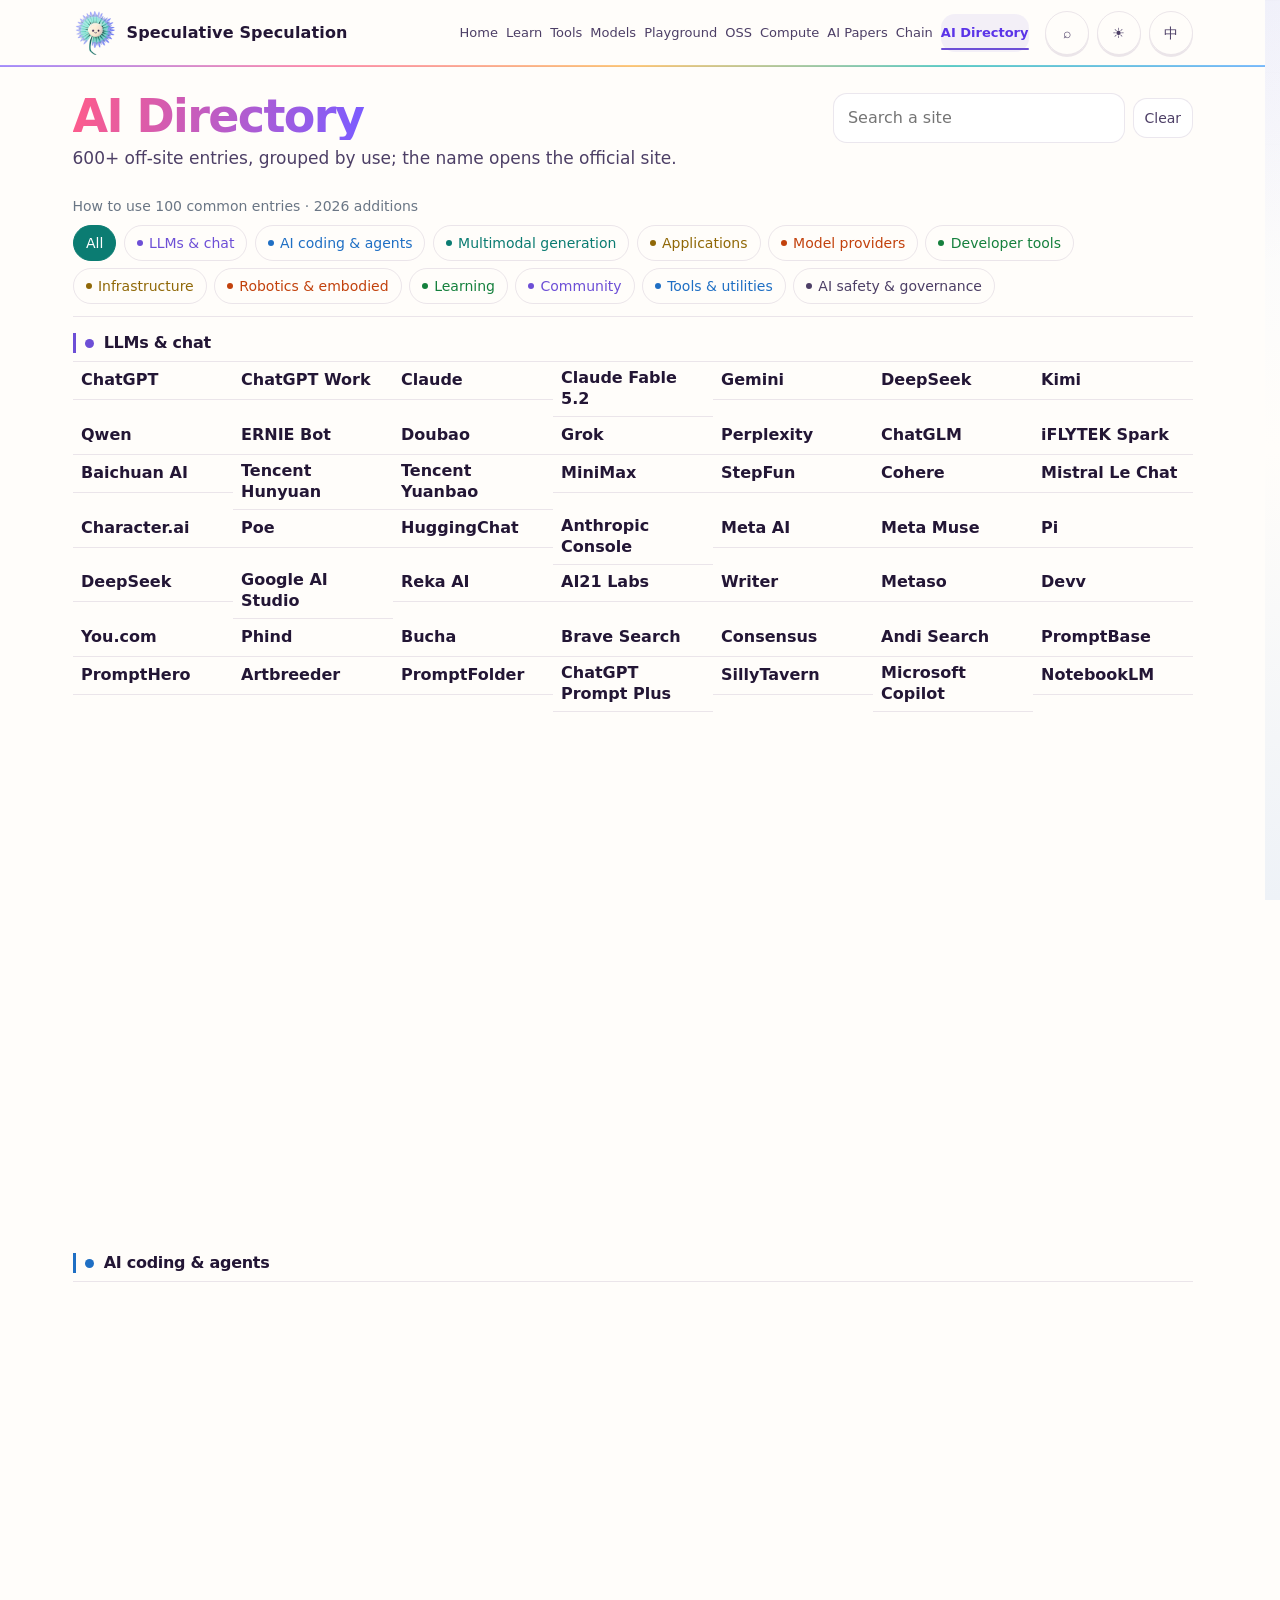
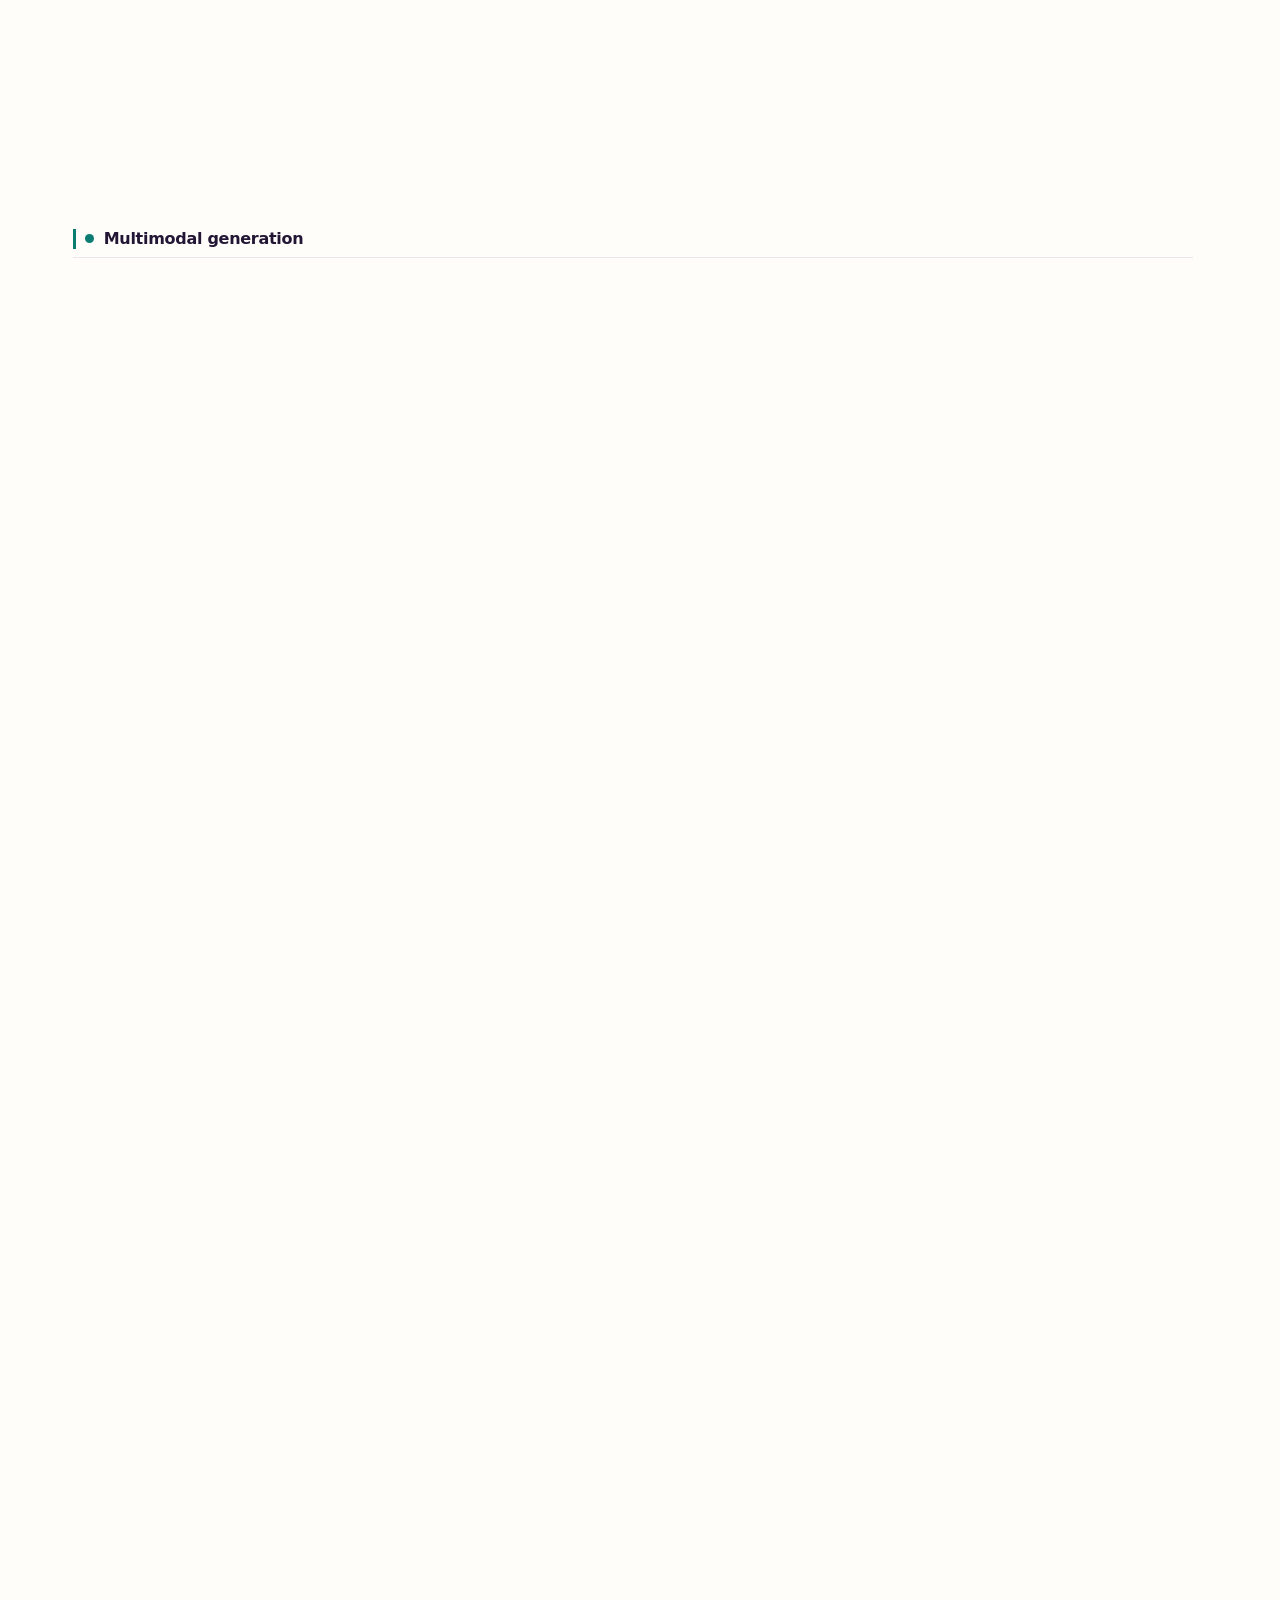
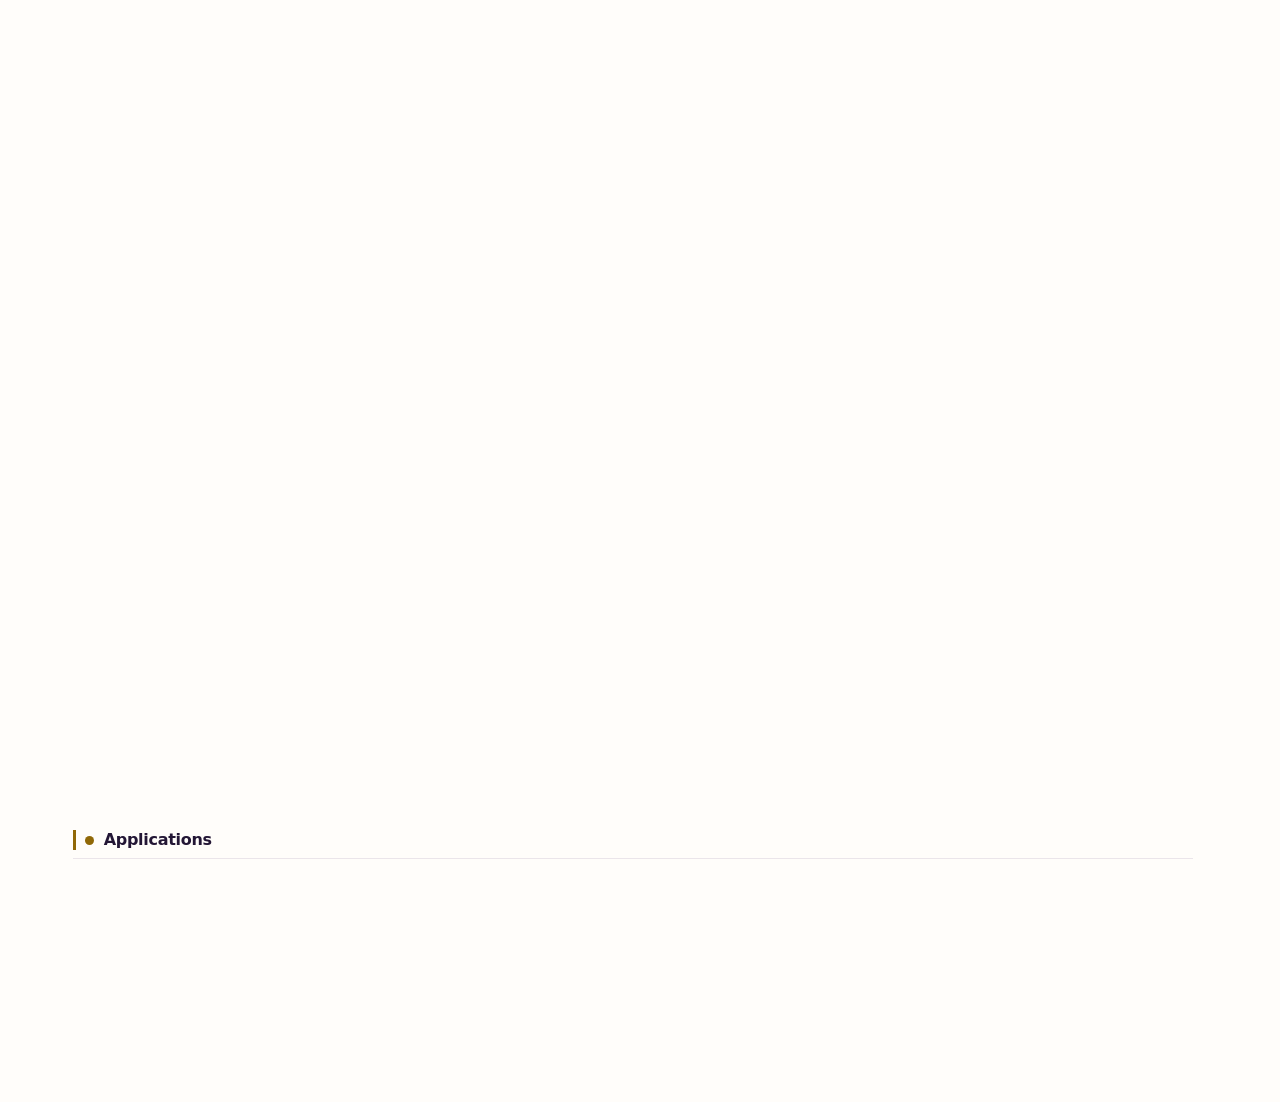
==== commit 1075bfa0: "终检：统一页脚源码与隐私入口、修正图标相对路径与可访问性" ====
--- a/site/index.html
+++ b/site/index.html
@@ -17,10 +17,10 @@
   <link rel="alternate" hreflang="en" href="https://nav.specul.com/?lang=en" />
   <link rel="alternate" hreflang="x-default" href="https://nav.specul.com/" />
   <meta name="theme-color" content="#16121f" />
-  <link rel="icon" type="image/png" href="/assets/brand/dandelion-favicon-site.png" />
-  <link rel="apple-touch-icon" href="/assets/brand/dandelion-apple-touch-site.png" />
-  <script src="brand.js?v=775a6f0ca8a6"></script>
-  <link rel="stylesheet" href="brand.css?v=775a6f0ca8a6" />
+  <link rel="icon" type="image/png" href="assets/brand/dandelion-favicon-site.png" />
+  <link rel="apple-touch-icon" href="assets/brand/dandelion-apple-touch-site.png" />
+  <script src="brand.js?v=e1ea0c16e2de"></script>
+  <link rel="stylesheet" href="brand.css?v=e1ea0c16e2de" />
   <link rel="stylesheet" href="site.css" />
   <script type="application/ld+json">{"@context":"https://schema.org","@type":"CollectionPage","name":"AI 导航 · 站外 AI 网站目录","url":"https://nav.specul.com/","description":"按用途整理的站外 AI 网站目录。","inLanguage":"zh-Hans","isPartOf":{"@type":"WebSite","name":"Specul · 投机取巧","url":"https://specul.com/"},"mainEntity":{"@type":"ItemList","numberOfItems":633,"itemListElement":[{"@type":"ListItem","position":1,"name":"ChatGPT","url":"https://chatgpt.com"},{"@type":"ListItem","position":2,"name":"ChatGPT Work","url":"https://chatgpt.com/work"},{"@type":"ListItem","position":3,"name":"Claude","url":"https://claude.ai"},{"@type":"ListItem","position":4,"name":"Claude Fable 5.2","url":"https://www.anthropic.com/claude/fable"},{"@type":"ListItem","position":5,"name":"Gemini","url":"https://gemini.google.com"},{"@type":"ListItem","position":6,"name":"Gemini Omni","url":"https://deepmind.google/models/gemini-omni/"},{"@type":"ListItem","position":7,"name":"DeepSeek","url":"https://chat.deepseek.com"},{"@type":"ListItem","position":8,"name":"Kimi","url":"https://www.kimi.com"},{"@type":"ListItem","position":9,"name":"通义千问","url":"https://tongyi.aliyun.com"},{"@type":"ListItem","position":10,"name":"文心一言","url":"https://yiyan.baidu.com/"},{"@type":"ListItem","position":11,"name":"豆包","url":"https://www.doubao.com"},{"@type":"ListItem","position":12,"name":"Grok","url":"https://grok.com"},{"@type":"ListItem","position":13,"name":"Perplexity","url":"https://www.perplexity.ai"},{"@type":"ListItem","position":14,"name":"智谱清言","url":"https://chatglm.cn"},{"@type":"ListItem","position":15,"name":"讯飞星火","url":"https://xinghuo.xfyun.cn"},{"@type":"ListItem","position":16,"name":"百川智能","url":"https://www.baichuan-ai.com"},{"@type":"ListItem","position":17,"name":"腾讯混元","url":"https://hunyuan.tencent.com"},{"@type":"ListItem","position":18,"name":"腾讯元宝","url":"https://yuanbao.tencent.com"},{"@type":"ListItem","position":19,"name":"海螺 AI","url":"https://hailuoai.com"},{"@type":"ListItem","position":20,"name":"阶跃星辰","url":"https://www.stepfun.com"}]}}</script>
 </head>
@@ -3993,16 +3993,16 @@
       </div>
     </section>
   </main>
-    <footer class="site-footer foot-single">
+      <footer class="site-footer foot-single">
     <div class="container foot-line">
       <div class="foot-brand">
         <span class="foot-brand-main">
           <span class="brand-dot" aria-hidden="true"></span>
           <span class="foot-copy"><span data-zh>投机取巧 · specul.com</span><span data-en>Specul · specul.com</span></span>
         </span>
-        <span class="foot-license"><a href="https://specul.com/LICENSE-CONTENT.txt"><span data-zh>内容 CC BY 4.0</span><span data-en>Content CC BY 4.0</span></a><span class="sep" aria-hidden="true">·</span><a href="https://specul.com/LICENSE.txt"><span data-zh>代码 MIT</span><span data-en>Code MIT</span></a></span>
+        <span class="foot-license"><a href="https://specul.com/LICENSE-CONTENT.txt"><span data-zh>内容 CC BY 4.0</span><span data-en>Content CC BY 4.0</span></a><span class="sep" aria-hidden="true">·</span><a href="https://specul.com/LICENSE.txt"><span data-zh>代码 MIT</span><span data-en>Code MIT</span></a><span class="sep" aria-hidden="true">·</span><a class="foot-source" href="https://github.com/speculcom/ai-sites-directory" target="_blank" rel="noopener"><span data-zh>源码</span><span data-en>Source</span></a></span>
       </div>
-      <nav class="foot-sites" aria-label="站内导航">
+      <nav class="foot-sites" aria-label="Footer site links">
         <a class="site-link" href="https://specul.com/"><span data-zh>首页</span><span data-en>Home</span></a><span class="sep site-sep" aria-hidden="true">·</span>
         <a class="site-link" href="https://learn.specul.com/"><span data-zh>学 AI</span><span data-en>Learn</span></a><span class="sep site-sep" aria-hidden="true">·</span>
         <a class="site-link" href="https://tools.specul.com/"><span data-zh>工具</span><span data-en>Tools</span></a><span class="sep site-sep" aria-hidden="true">·</span>
@@ -4014,8 +4014,9 @@
         <a class="site-link" href="https://chain.specul.com/"><span data-zh>链</span><span data-en>Chain</span></a><span class="sep site-sep" aria-hidden="true">·</span>
         <a class="site-link" href="https://nav.specul.com/"><span data-zh>导航</span><span data-en>Directory</span></a>
       </nav>
-      <nav class="foot-legal" aria-label="法律与纠错">
+      <nav class="foot-legal" aria-label="Legal and corrections">
         <a href="https://specul.com/legal.html"><span data-zh>法律</span><span data-en>Legal</span></a><span class="sep" aria-hidden="true">·</span>
+        <a href="https://specul.com/legal.html#s8"><span data-zh>隐私</span><span data-en>Privacy</span></a><span class="sep" aria-hidden="true">·</span>
         <a href="https://specul.com/correct.html"><span data-zh>纠错</span><span data-en>Corrections</span></a>
       </nav>
     </div>
--- a/site/brand.css
+++ b/site/brand.css
@@ -1387,7 +1387,7 @@
 .site-footer.foot-single .foot-license .sep {
   margin: 0 4px;
   font-size: 10px;
-  color: var(--ink-faint);
+  color: var(--ink-mid);
 }
 .site-footer.foot-single .foot-license a {
   color: var(--ink-mid);
@@ -1434,7 +1434,7 @@
   font-weight: 700;
 }
 .site-footer.foot-single .sep {
-  color: var(--line-strong);
+  color: var(--ink-mid);
   font-size: 11px;
   line-height: 1;
 }
@@ -1459,6 +1459,19 @@
     gap: 4px 12px;
     white-space: normal;
   }
+  .site-footer.foot-single .foot-brand {
+    white-space: normal;
+    min-width: 0;
+    max-width: 100%;
+  }
+  .site-footer.foot-single .foot-license {
+    padding-left: 0;
+    white-space: normal;
+  }
+  .site-footer.foot-single .foot-license a,
+  .site-footer.foot-single .foot-license .sep {
+    white-space: nowrap;
+  }
   .site-footer.foot-single .foot-legal {
     margin-left: auto;
   }
--- a/site/site.css
+++ b/site/site.css
@@ -559,7 +559,6 @@
 .site-hero .dir-tools { flex: 0 0 min(360px, 40vw); }
 .site-hero .dir-tools .dir-search { max-width: none; }
 @media (max-width: 760px) {
-  .site-hero .site-hero-row { display: block; }
   .site-hero .dir-tools { margin-top: 10px; }
 }
 
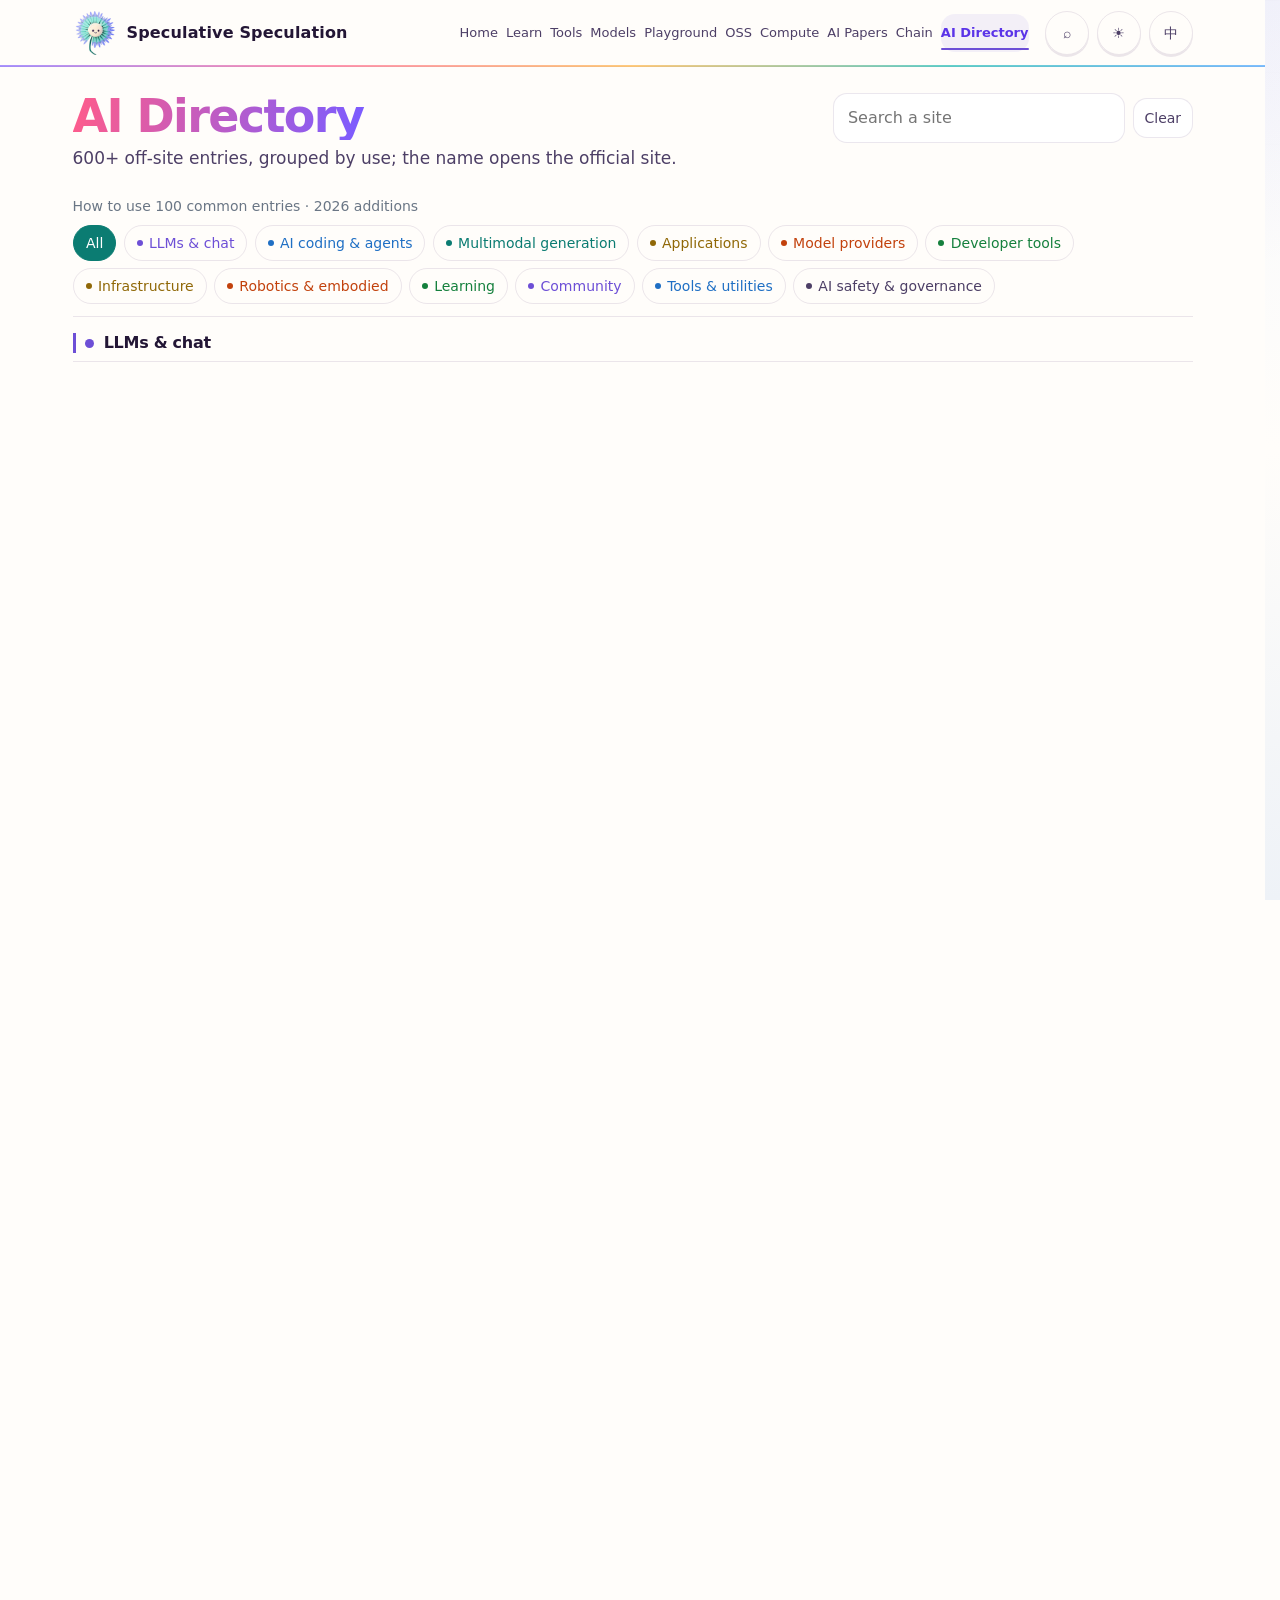
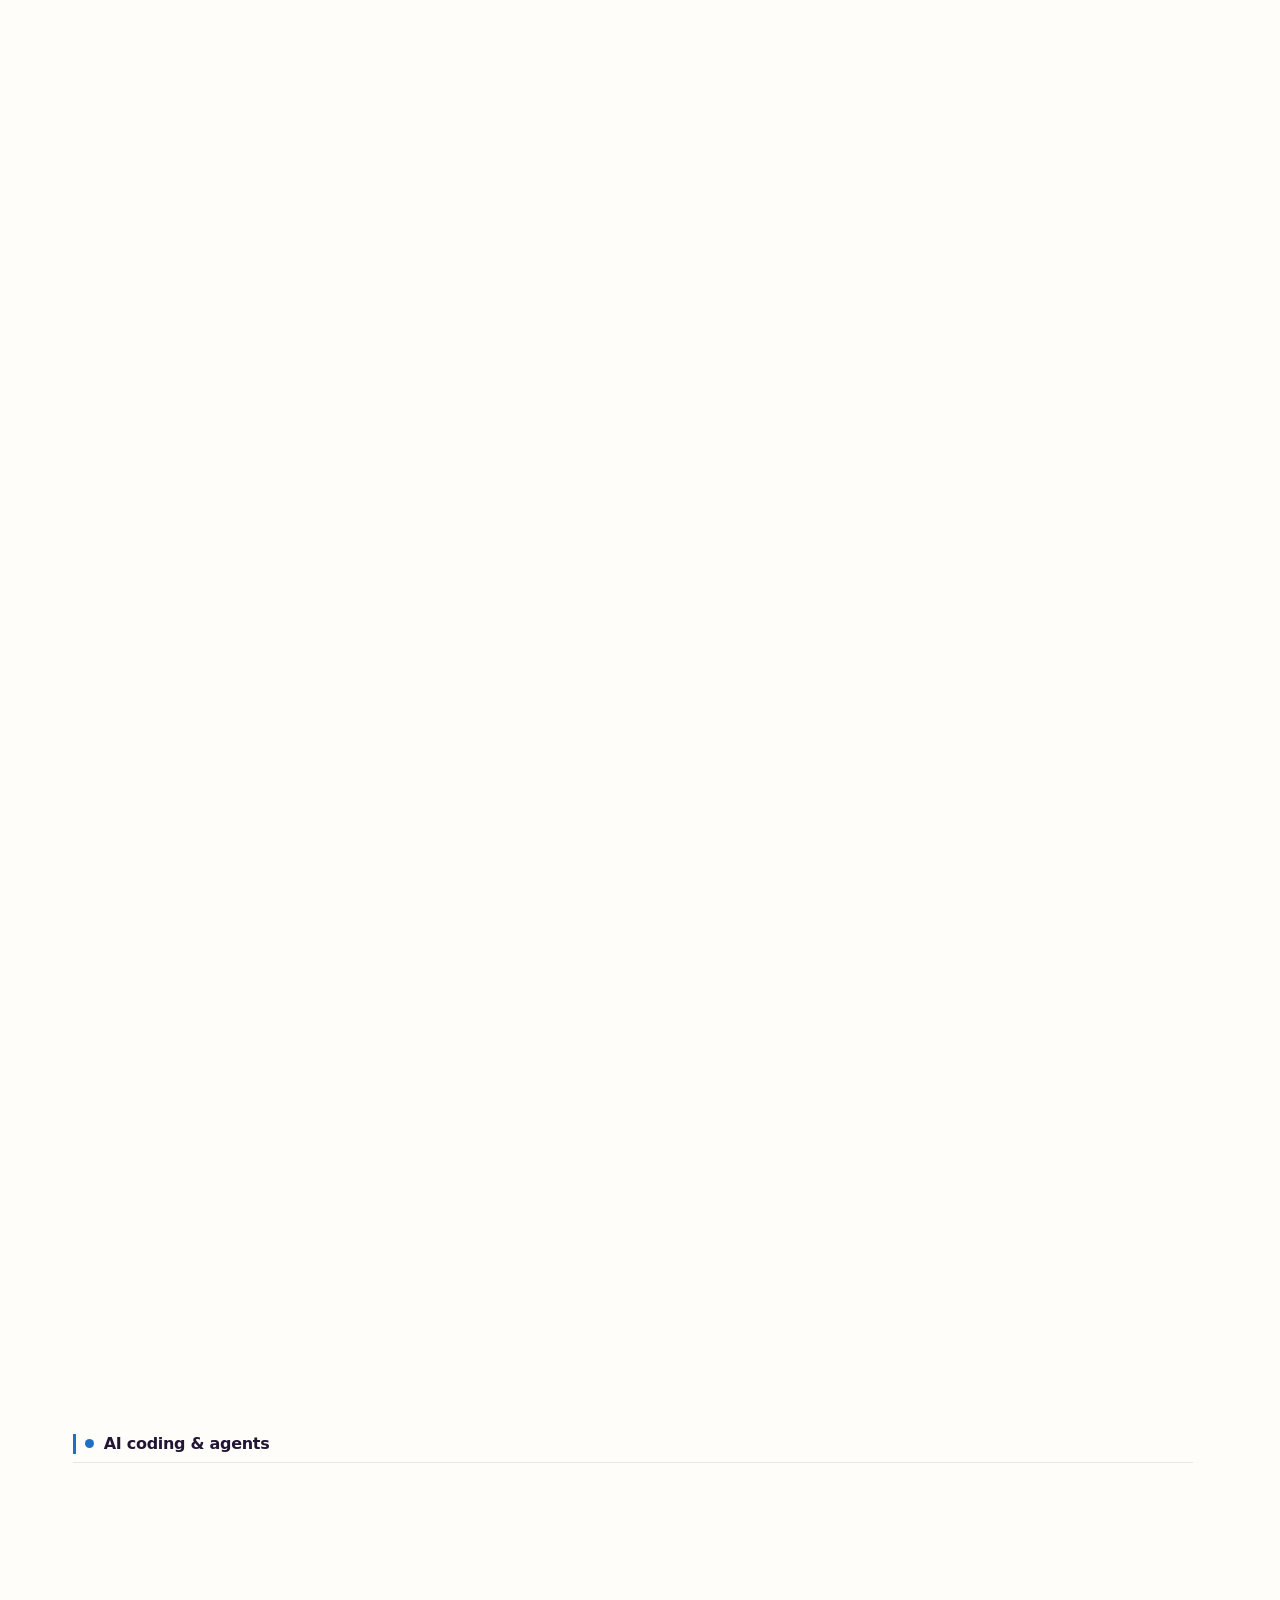
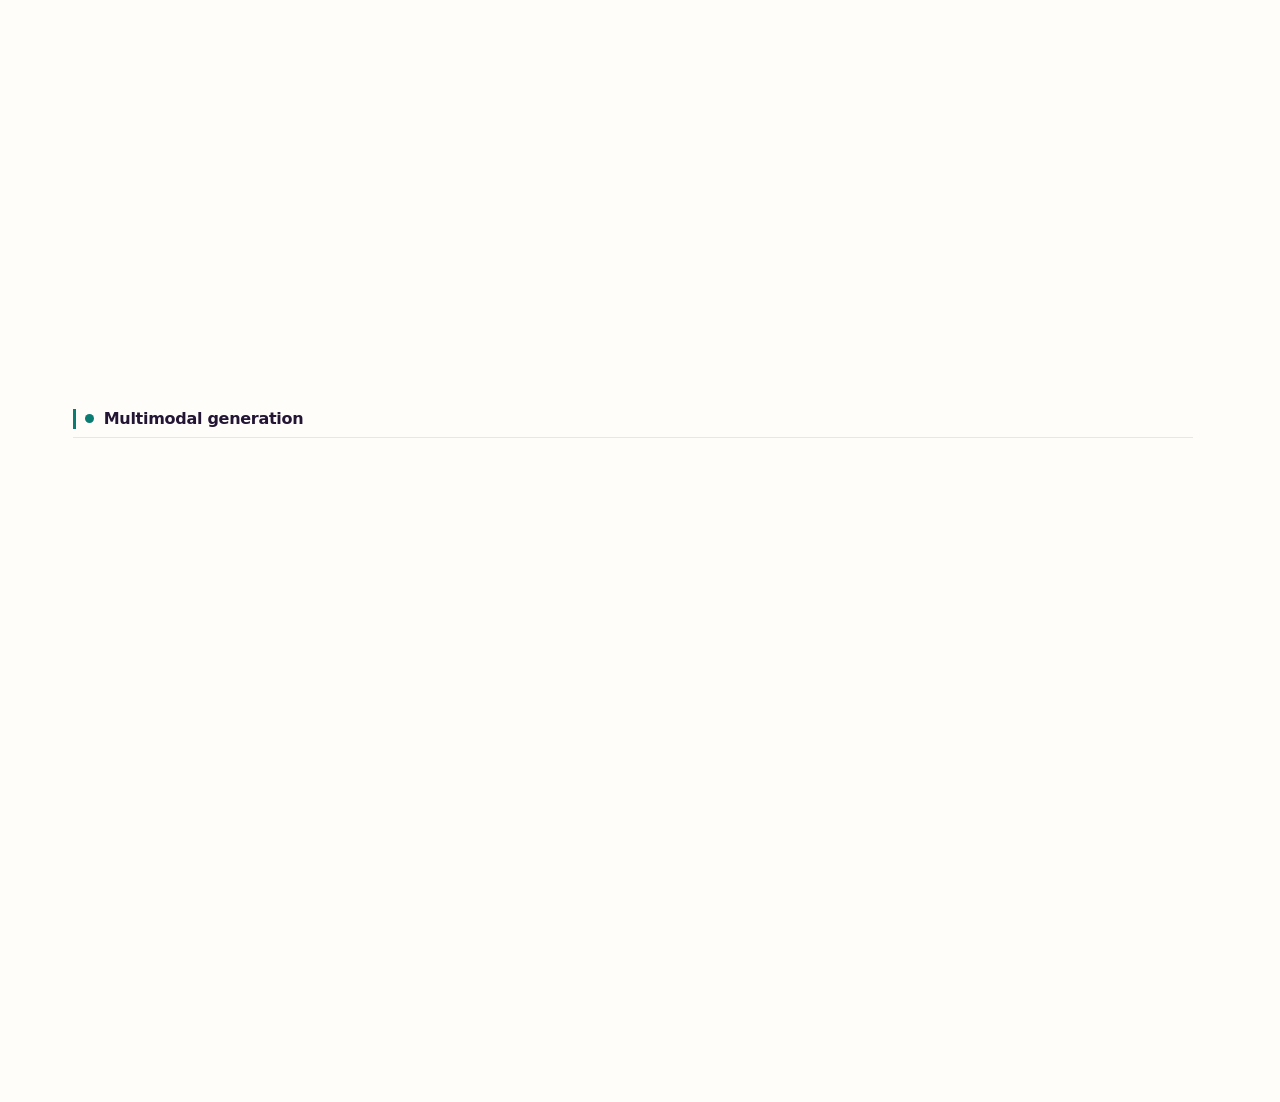
==== commit e3374b84: "移动端页脚去掉重复站标，全站统一" ====
--- a/site/index.html
+++ b/site/index.html
@@ -19,8 +19,8 @@
   <meta name="theme-color" content="#16121f" />
   <link rel="icon" type="image/png" href="assets/brand/dandelion-favicon-site.png" />
   <link rel="apple-touch-icon" href="assets/brand/dandelion-apple-touch-site.png" />
-  <script src="brand.js?v=e1ea0c16e2de"></script>
-  <link rel="stylesheet" href="brand.css?v=e1ea0c16e2de" />
+  <script src="brand.js?v=37d1072be69b"></script>
+  <link rel="stylesheet" href="brand.css?v=37d1072be69b" />
   <link rel="stylesheet" href="site.css" />
   <script type="application/ld+json">{"@context":"https://schema.org","@type":"CollectionPage","name":"AI 导航 · 站外 AI 网站目录","url":"https://nav.specul.com/","description":"按用途整理的站外 AI 网站目录。","inLanguage":"zh-Hans","isPartOf":{"@type":"WebSite","name":"Specul · 投机取巧","url":"https://specul.com/"},"mainEntity":{"@type":"ItemList","numberOfItems":633,"itemListElement":[{"@type":"ListItem","position":1,"name":"ChatGPT","url":"https://chatgpt.com"},{"@type":"ListItem","position":2,"name":"ChatGPT Work","url":"https://chatgpt.com/work"},{"@type":"ListItem","position":3,"name":"Claude","url":"https://claude.ai"},{"@type":"ListItem","position":4,"name":"Claude Fable 5.2","url":"https://www.anthropic.com/claude/fable"},{"@type":"ListItem","position":5,"name":"Gemini","url":"https://gemini.google.com"},{"@type":"ListItem","position":6,"name":"Gemini Omni","url":"https://deepmind.google/models/gemini-omni/"},{"@type":"ListItem","position":7,"name":"DeepSeek","url":"https://chat.deepseek.com"},{"@type":"ListItem","position":8,"name":"Kimi","url":"https://www.kimi.com"},{"@type":"ListItem","position":9,"name":"通义千问","url":"https://tongyi.aliyun.com"},{"@type":"ListItem","position":10,"name":"文心一言","url":"https://yiyan.baidu.com/"},{"@type":"ListItem","position":11,"name":"豆包","url":"https://www.doubao.com"},{"@type":"ListItem","position":12,"name":"Grok","url":"https://grok.com"},{"@type":"ListItem","position":13,"name":"Perplexity","url":"https://www.perplexity.ai"},{"@type":"ListItem","position":14,"name":"智谱清言","url":"https://chatglm.cn"},{"@type":"ListItem","position":15,"name":"讯飞星火","url":"https://xinghuo.xfyun.cn"},{"@type":"ListItem","position":16,"name":"百川智能","url":"https://www.baichuan-ai.com"},{"@type":"ListItem","position":17,"name":"腾讯混元","url":"https://hunyuan.tencent.com"},{"@type":"ListItem","position":18,"name":"腾讯元宝","url":"https://yuanbao.tencent.com"},{"@type":"ListItem","position":19,"name":"海螺 AI","url":"https://hailuoai.com"},{"@type":"ListItem","position":20,"name":"阶跃星辰","url":"https://www.stepfun.com"}]}}</script>
 </head>
--- a/site/brand.css
+++ b/site/brand.css
@@ -1438,6 +1438,12 @@
   font-size: 11px;
   line-height: 1;
 }
+/* 底部 tabbar 出现的同一断点：页脚不再重复放 44px 站标，移动端只留文字品牌。 */
+@media (max-width: 900px) {
+  .site-footer.foot-single .foot-brand-main .brand-dot {
+    display: none;
+  }
+}
 @media (max-width: 860px) {
   .site-footer.foot-single .foot-sites,
   .site-footer.foot-single .foot-sites .site-sep {
